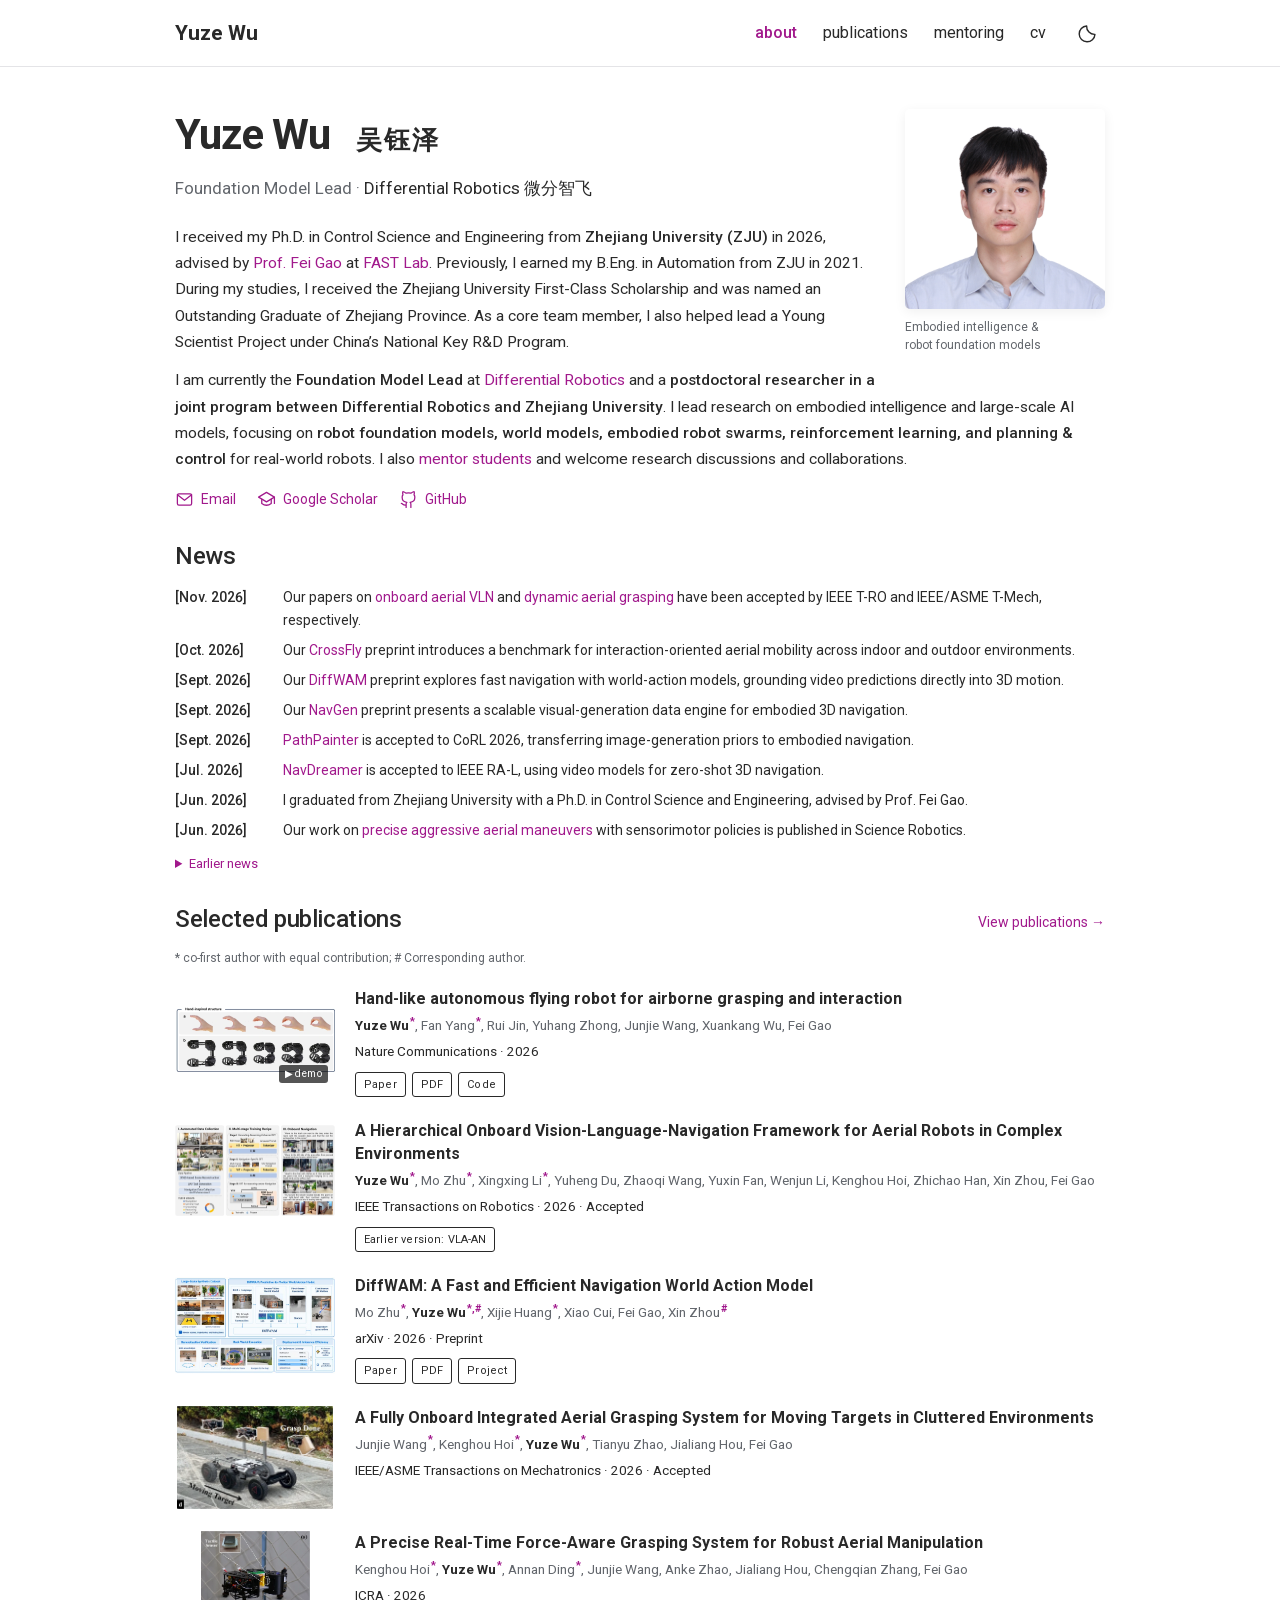
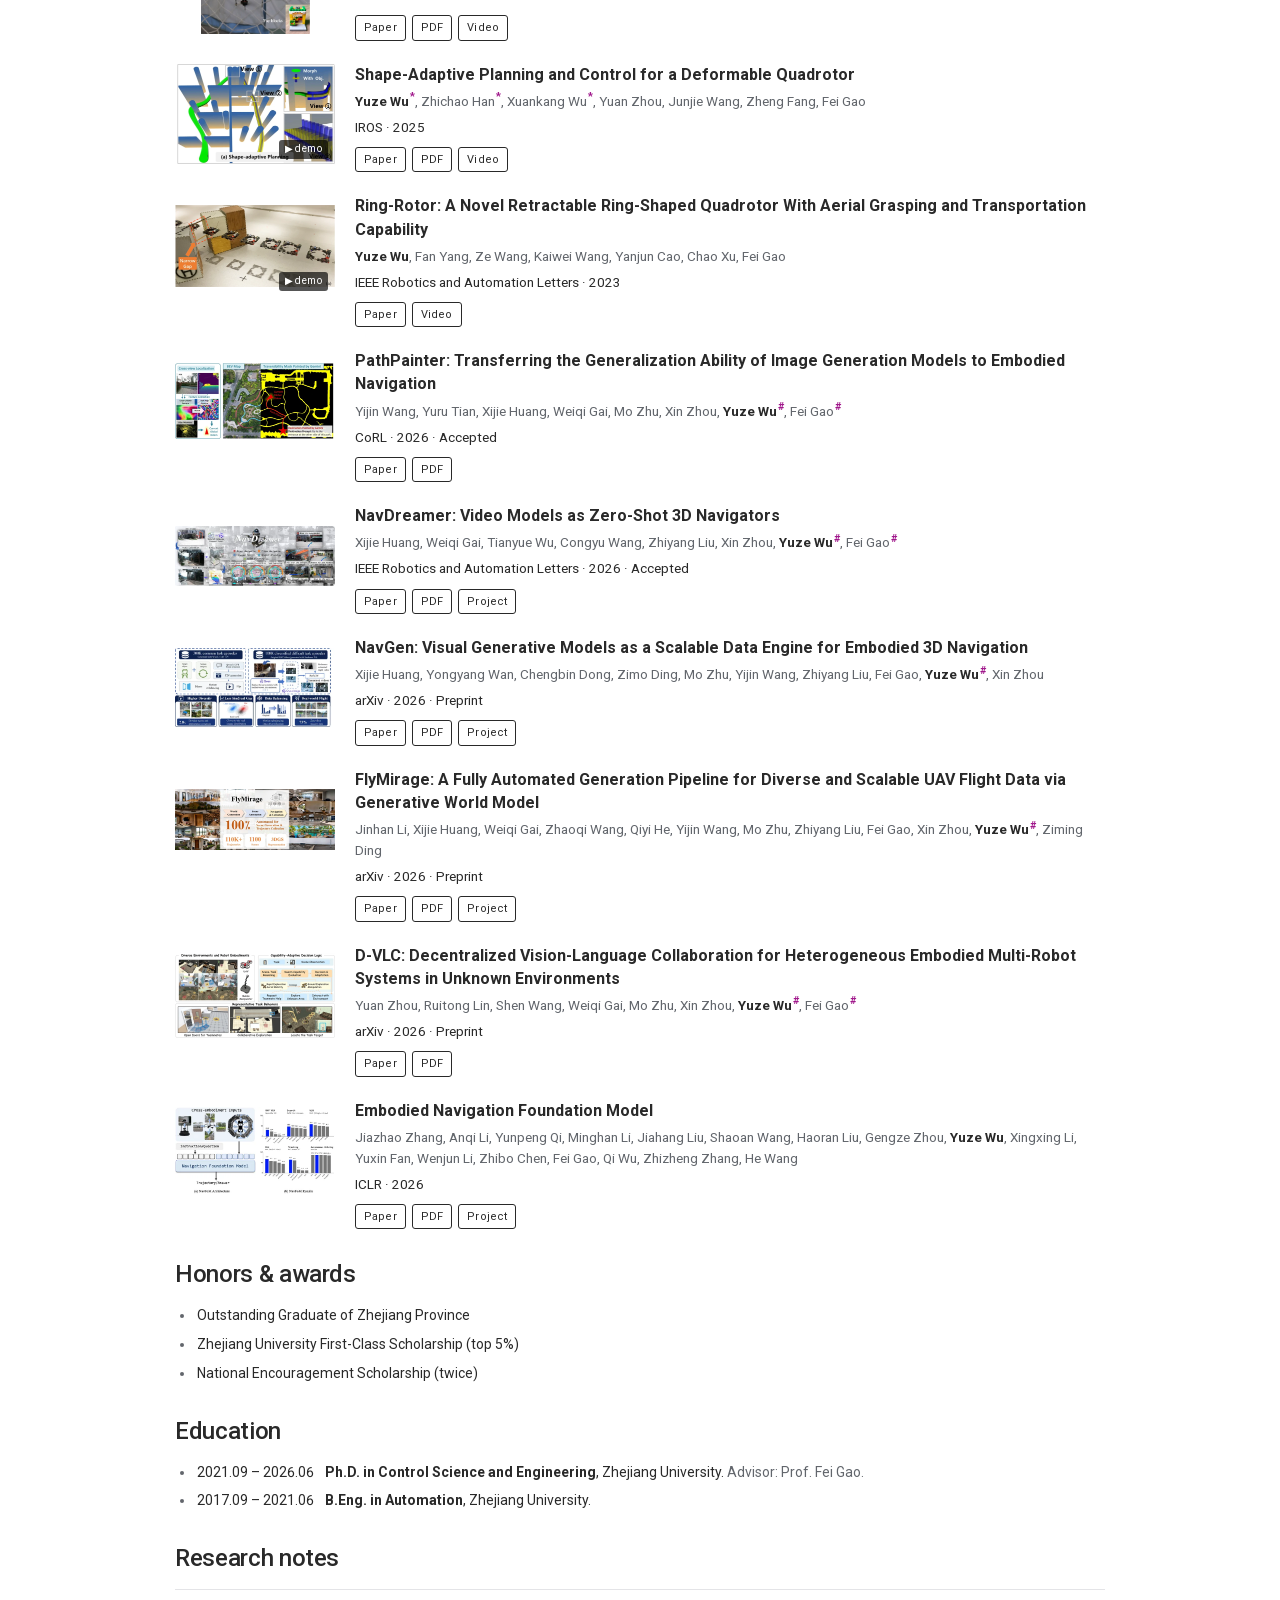
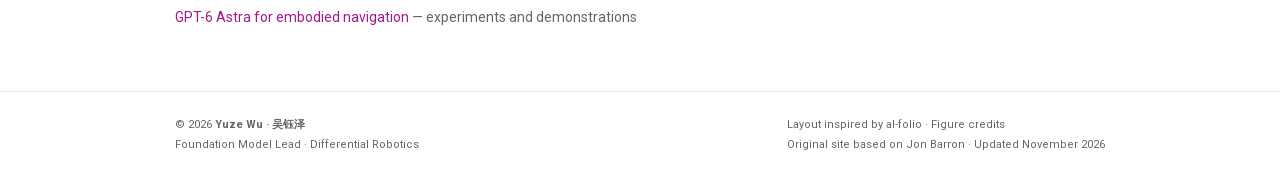
==== index.html @ e942617f "Refresh paper thumbnails, biography, and embodied swarm research direction" ====
<!doctype html>
<html lang="en"><head>
<meta charset="utf-8"><meta name="viewport" content="width=device-width, initial-scale=1">
<title>Yuze Wu · 吴钰泽</title><meta name="description" content="Yuze Wu (吴钰泽), Foundation Model Lead at Differential Robotics and joint postdoctoral researcher with Zhejiang University. Research in embodied intelligence, world models, embodied robot swarms, robot learning and aerial robotics."><meta name="author" content="Yuze Wu">
<link rel="canonical" href="https://wyz000.github.io/"><meta property="og:type" content="website"><meta property="og:title" content="Yuze Wu · 吴钰泽"><meta property="og:description" content="Yuze Wu (吴钰泽), Foundation Model Lead at Differential Robotics and joint postdoctoral researcher with Zhejiang University. Research in embodied intelligence, world models, embodied robot swarms, robot learning and aerial robotics."><meta property="og:url" content="https://wyz000.github.io/"><meta property="og:image" content="https://wyz000.github.io/assets/images/yuze-wu.jpg">
<meta name="theme-color" content="#ffffff"><link rel="icon" href="./assets/favicon.svg" type="image/svg+xml">
<script>try{const t=localStorage.getItem('theme');document.documentElement.dataset.theme=t||(matchMedia('(prefers-color-scheme: dark)').matches?'dark':'light')}catch(e){}</script>
<link rel="stylesheet" href="./assets/css/site.css?v=ba0b3f9cfb"><script src="./assets/js/site.js" defer></script>
<script type="application/ld+json">{"@context": "https://schema.org", "@type": "Person", "name": "Yuze Wu", "alternateName": "吴钰泽", "url": "https://wyz000.github.io", "jobTitle": ["Foundation Model Lead", "Postdoctoral Researcher"], "affiliation": [{"@type": "Organization", "name": "Differential Robotics", "url": "https://www.diffrobot.com/"}, {"@type": "CollegeOrUniversity", "name": "Zhejiang University"}], "alumniOf": {"@type": "CollegeOrUniversity", "name": "Zhejiang University"}, "sameAs": ["https://scholar.google.com/citations?user=xYCz7sAAAAAJ&hl=en", "https://github.com/Wyz000"]}</script></head>
<body><a class="skip-link" href="#main">Skip to content</a>
<header class="site-header"><div class="wrap header-inner"><a class="brand" href="./" aria-label="Yuze Wu home"><strong>Yuze Wu</strong></a>
<div class="header-right"><nav id="site-nav" aria-label="Main navigation" data-menu><a href="./" aria-current="page">about</a><a href="./publications/">publications</a><a href="./mentoring/">mentoring</a><a href="./cv/">cv</a></nav>
<button class="icon-button" type="button" data-theme-toggle aria-label="Switch to dark theme"><svg class="moon" viewBox="0 0 24 24" fill="none" stroke="currentColor" stroke-width="1.6" stroke-linecap="round" stroke-linejoin="round" aria-hidden="true"><path d="M20.5 13A9 9 0 0 1 11 3.5 9 9 0 1 0 20.5 13Z"/></svg><svg class="sun" viewBox="0 0 24 24" fill="none" stroke="currentColor" stroke-width="1.6" stroke-linecap="round" stroke-linejoin="round" aria-hidden="true"><circle cx="12" cy="12" r="4"/><path d="M12 2v2m0 16v2M2 12h2m16 0h2M5 5l1.5 1.5m11 11L19 19M5 19l1.5-1.5m11-11L19 5"/></svg></button>
<button class="icon-button menu-button" type="button" data-menu-toggle aria-label="Toggle navigation" aria-expanded="false" aria-controls="site-nav"><svg class="" viewBox="0 0 24 24" fill="none" stroke="currentColor" stroke-width="1.6" stroke-linecap="round" stroke-linejoin="round" aria-hidden="true"><path d="M4 6h16M4 12h16M4 18h16"/></svg></button></div></div></header>
<main id="main" class="wrap"><div class="about-body"><figure class="portrait"><img src="./assets/images/yuze-wu.jpg" alt="Yuze Wu" width="400" height="400" fetchpriority="high"><figcaption>Embodied intelligence &amp;<br>robot foundation models</figcaption></figure>
<h1 class="profile-name">Yuze Wu <span class="name-zh" lang="zh-CN">吴钰泽</span></h1>
<p class="subtitle">Foundation Model Lead · <a href="https://www.diffrobot.com/">Differential Robotics <span lang="zh-CN">微分智飞</span></a></p>
<div class="intro"><p>I received my Ph.D. in Control Science and Engineering from <strong>Zhejiang University (ZJU)</strong> in 2026, advised by <a href="http://zju-fast.com/research-group/fei-gao/">Prof. Fei Gao</a> at <a href="http://zju-fast.com/">FAST Lab</a>. Previously, I earned my B.Eng. in Automation from ZJU in 2021. During my studies, I received the Zhejiang University First-Class Scholarship and was named an Outstanding Graduate of Zhejiang Province. As a core team member, I also helped lead a Young Scientist Project under China’s National Key R&amp;D Program.</p>
<p>I am currently the <strong>Foundation Model Lead</strong> at <a href="https://www.diffrobot.com/">Differential Robotics</a> and a <strong>postdoctoral researcher in a joint program between Differential Robotics and Zhejiang University</strong>. I lead research on embodied intelligence and large-scale AI models, focusing on <strong>robot foundation models, world models, embodied robot swarms, reinforcement learning, and planning &amp; control</strong> for real-world robots. I also <a href="./mentoring/">mentor students</a> and welcome research discussions and collaborations.</p></div>
<div class="socials"><a href="mailto:wuyuze000@zju.edu.cn"><svg class="" viewBox="0 0 24 24" fill="none" stroke="currentColor" stroke-width="1.6" stroke-linecap="round" stroke-linejoin="round" aria-hidden="true"><rect x="3" y="5" width="18" height="14" rx="2"/><path d="m3 6 9 7 9-7"/></svg><span>Email</span></a><a href="https://scholar.google.com/citations?user=xYCz7sAAAAAJ&amp;hl=en"><svg class="" viewBox="0 0 24 24" fill="none" stroke="currentColor" stroke-width="1.6" stroke-linecap="round" stroke-linejoin="round" aria-hidden="true"><path d="m2 9 10-6 10 6-10 6L2 9Z"/><path d="M6 12v5c4 3 8 3 12 0v-5M22 9v8"/></svg><span>Google Scholar</span></a><a href="https://github.com/Wyz000"><svg class="" viewBox="0 0 24 24" fill="none" stroke="currentColor" stroke-width="1.6" stroke-linecap="round" stroke-linejoin="round" aria-hidden="true"><path d="M9 19c-4 1-4-2-6-2m12 5v-4c0-1-.3-2-1-2.5 3-.3 6-1.5 6-6A5 5 0 0 0 19 6a5 5 0 0 0 0-4s-1 0-4 2a13 13 0 0 0-6 0C6 2 5 2 5 2a5 5 0 0 0 0 4 5 5 0 0 0-1 3.5c0 4.5 3 5.7 6 6-.7.5-1 1.5-1 2.5v4"/></svg><span>GitHub</span></a></div></div>
<section class="section" aria-labelledby="news-title"><h2 id="news-title">News</h2><ul class="news-list"><li><time datetime="2026-11">[Nov. 2026]</time> <span>Our papers on <a href="./publications/#vln-ar-2026">onboard aerial VLN</a> and <a href="./publications/#dynamic-grasp-2026">dynamic aerial grasping</a> have been accepted by IEEE T-RO and IEEE/ASME T-Mech, respectively.</span></li><li><time datetime="2026-10">[Oct. 2026]</time> <span>Our <a href="./publications/#crossfly-2026">CrossFly</a> preprint introduces a benchmark for interaction-oriented aerial mobility across indoor and outdoor environments.</span></li><li><time datetime="2026-09">[Sept. 2026]</time> <span>Our <a href="./publications/#diffwam-2026">DiffWAM</a> preprint explores fast navigation with world-action models, grounding video predictions directly into 3D motion.</span></li><li><time datetime="2026-09">[Sept. 2026]</time> <span>Our <a href="./publications/#navgen-2026">NavGen</a> preprint presents a scalable visual-generation data engine for embodied 3D navigation.</span></li><li><time datetime="2026-09">[Sept. 2026]</time> <span><a href="./publications/#pathpainter-2026">PathPainter</a> is accepted to CoRL 2026, transferring image-generation priors to embodied navigation.</span></li><li><time datetime="2026-07">[Jul. 2026]</time> <span><a href="./publications/#navdreamer-2026">NavDreamer</a> is accepted to IEEE RA-L, using video models for zero-shot 3D navigation.</span></li><li><time datetime="2026-06">[Jun. 2026]</time> <span>I graduated from Zhejiang University with a Ph.D. in Control Science and Engineering, advised by Prof. Fei Gao.</span></li><li><time datetime="2026-06">[Jun. 2026]</time> <span>Our work on <a href="./publications/#sensorimotor-2026">precise aggressive aerial maneuvers</a> with sensorimotor policies is published in Science Robotics.</span></li></ul><details class="earlier-news"><summary>Earlier news</summary><ul class="news-list"><li><time datetime="2026-05">[May 2026]</time> <span>Our <a href="./publications/#flymirage-2026">FlyMirage</a> preprint presents an automated pipeline for generating diverse UAV navigation data with world models.</span></li><li><time datetime="2026-01">[Jan. 2026]</time> <span><a href="./publications/#hiarm-2026">HI-ARM</a>, our hand-like flying robot for airborne grasping and interaction, is published in Nature Communications.</span></li><li><time datetime="2025-09">[Sept. 2025]</time> <span>Our <a href="./publications/#navfom-2026">NavFoM</a> preprint introduces a navigation foundation model spanning robot embodiments and navigation tasks.</span></li><li><time datetime="2025-08">[Aug. 2025]</time> <span>Our <a href="./publications/#reactive-aerobatic-2025">reactive aerobatic flight</a> work is accepted to IEEE RA-L.</span></li></ul></details></section>
<section class="section" aria-labelledby="selected-title"><div class="section-heading"><h2 id="selected-title">Selected publications</h2><a href="./publications/">View publications →</a></div><p class="author-legend">* co-first author with equal contribution; # Corresponding author.</p><div class="pub-list"><article class="pub" id="hiarm-2026" data-publication data-category="robotics" data-search="hand-like autonomous flying robot for airborne grasping and interaction yuze wu fan yang rui jin yuhang zhong junjie wang xuankang wu fei gao 2026 nature communications integrates flight and grasping in a hand-inspired robot for perching, transport and airborne interaction."><button type="button" class="pub-media" data-demo="https://wyz000.github.io/gif/HI-ARM_Movie1%20Summary%20Presentation.gif" aria-label="Play demonstration: Hand-like autonomous flying robot for airborne grasping and interaction" aria-pressed="false"><img src="./assets/images/hi-arm-figure.webp" data-poster="./assets/images/hi-arm-figure.webp" alt="Hand-inspired structure: the human grasping sequence and the corresponding HI-ARM morphing sequence." width="640" height="263" loading="lazy" decoding="async"></button><div class="pub-info"><h3><a href="https://www.nature.com/articles/s41467-026-68967-3">Hand-like autonomous flying robot for airborne grasping and interaction</a></h3><div class="authors"><strong>Yuze Wu</strong><sup class="author-mark" aria-label="co-first author with equal contribution" title="co-first author with equal contribution">*</sup>, Fan Yang<sup class="author-mark" aria-label="co-first author with equal contribution" title="co-first author with equal contribution">*</sup>, Rui Jin, Yuhang Zhong, Junjie Wang, Xuankang Wu, Fei Gao</div><p class="venue"><em>Nature Communications · 2026</em></p><div class="pub-links"><a class="pub-link" href="https://www.nature.com/articles/s41467-026-68967-3">Paper</a><a class="pub-link" href="https://www.nature.com/articles/s41467-026-68967-3.pdf">PDF</a><a class="pub-link" href="https://github.com/Wyz000/HIARM">Code</a></div></div></article><article class="pub" id="vln-ar-2026" data-publication data-category="models" data-search="a hierarchical onboard vision-language-navigation framework for aerial robots in complex environments yuze wu mo zhu xingxing li yuheng du zhaoqi wang yuxin fan wenjun li kenghou hoi zhichao han xin zhou fei gao 2026 ieee transactions on robotics a hierarchical onboard vision-language navigation framework for aerial robots, extending vla-an."><a class="pub-media" href="https://arxiv.org/abs/2512.15258" aria-label="View A Hierarchical Onboard Vision-Language-Navigation Framework for Aerial Robots in Complex Environments"><img src="./assets/images/vln-ar.webp" data-poster="./assets/images/vln-ar.webp" alt="Complete overview of VLN-AR data collection, multi-stage training, and onboard navigation." width="640" height="365" loading="lazy" decoding="async"></a><div class="pub-info"><h3>A Hierarchical Onboard Vision-Language-Navigation Framework for Aerial Robots in Complex Environments</h3><div class="authors"><strong>Yuze Wu</strong><sup class="author-mark" aria-label="co-first author with equal contribution" title="co-first author with equal contribution">*</sup>, Mo Zhu<sup class="author-mark" aria-label="co-first author with equal contribution" title="co-first author with equal contribution">*</sup>, Xingxing Li<sup class="author-mark" aria-label="co-first author with equal contribution" title="co-first author with equal contribution">*</sup>, Yuheng Du, Zhaoqi Wang, Yuxin Fan, Wenjun Li, Kenghou Hoi, Zhichao Han, Xin Zhou, Fei Gao</div><p class="venue"><em>IEEE Transactions on Robotics · 2026 · Accepted</em></p><div class="pub-links"><a class="pub-link" href="https://arxiv.org/abs/2512.15258">Earlier version: VLA-AN</a></div></div></article><article class="pub" id="diffwam-2026" data-publication data-category="models" data-search="diffwam: a fast and efficient navigation world action model mo zhu yuze wu xijie huang xiao cui fei gao xin zhou 2026 arxiv grounds predictive representations from video foundation models directly into continuous 3d navigation trajectories."><a class="pub-media" href="https://zzmmzzm.github.io/diffwam.github.io/" aria-label="View DiffWAM: A Fast and Efficient Navigation World Action Model"><img src="./assets/images/diffwam.webp" data-poster="./assets/images/diffwam.webp" alt="DiffWAM: A Fast and Efficient Navigation World Action Model" width="540" height="348" loading="lazy" decoding="async"></a><div class="pub-info"><h3><a href="https://arxiv.org/abs/2609.39763">DiffWAM: A Fast and Efficient Navigation World Action Model</a></h3><div class="authors">Mo Zhu<sup class="author-mark" aria-label="co-first author with equal contribution" title="co-first author with equal contribution">*</sup>, <strong>Yuze Wu</strong><sup class="author-mark" aria-label="co-first author with equal contribution; Corresponding author" title="co-first author with equal contribution; Corresponding author">*,#</sup>, Xijie Huang<sup class="author-mark" aria-label="co-first author with equal contribution" title="co-first author with equal contribution">*</sup>, Xiao Cui, Fei Gao, Xin Zhou<sup class="author-mark" aria-label="Corresponding author" title="Corresponding author">#</sup></div><p class="venue"><em>arXiv · 2026 · Preprint</em></p><div class="pub-links"><a class="pub-link" href="https://arxiv.org/abs/2609.39763">Paper</a><a class="pub-link" href="https://arxiv.org/pdf/2609.39763">PDF</a><a class="pub-link" href="https://zzmmzzm.github.io/diffwam.github.io/">Project</a></div></div></article><article class="pub" id="dynamic-grasp-2026" data-publication data-category="robotics" data-search="a fully onboard integrated aerial grasping system for moving targets in cluttered environments junjie wang kenghou hoi yuze wu tianyu zhao jialiang hou fei gao 2026 ieee/asme transactions on mechatronics fully onboard perception and planning for aerial grasping of moving targets in cluttered environments."><div class="pub-media"><img src="./assets/images/dynamic-grasp.webp" data-poster="./assets/images/dynamic-grasp.webp" alt="Outdoor moving-target capture experiment, showing the aerial robot and mobile target." width="640" height="426" loading="lazy" decoding="async"></div><div class="pub-info"><h3>A Fully Onboard Integrated Aerial Grasping System for Moving Targets in Cluttered Environments</h3><div class="authors">Junjie Wang<sup class="author-mark" aria-label="co-first author with equal contribution" title="co-first author with equal contribution">*</sup>, Kenghou Hoi<sup class="author-mark" aria-label="co-first author with equal contribution" title="co-first author with equal contribution">*</sup>, <strong>Yuze Wu</strong><sup class="author-mark" aria-label="co-first author with equal contribution" title="co-first author with equal contribution">*</sup>, Tianyu Zhao, Jialiang Hou, Fei Gao</div><p class="venue"><em>IEEE/ASME Transactions on Mechatronics · 2026 · Accepted</em></p><div class="pub-links"></div></div></article><article class="pub" id="force-grasp-2026" data-publication data-category="robotics" data-search="a precise real-time force-aware grasping system for robust aerial manipulation kenghou hoi yuze wu annan ding junjie wang anke zhao jialiang hou chengqian zhang fei gao 2026 icra introduces lightweight magnetic tactile sensing and force-aware control for delicate aerial grasping."><a class="pub-media" href="https://arxiv.org/abs/2602.08599" aria-label="View A Precise Real-Time Force-Aware Grasping System for Robust Aerial Manipulation"><img src="./assets/images/force-grasp.webp" data-poster="./assets/images/force-grasp.webp" alt="Force-aware aerial grasping of toy blocks with the tactile sensor inset." width="640" height="606" loading="lazy" decoding="async"></a><div class="pub-info"><h3><a href="https://arxiv.org/abs/2602.08599">A Precise Real-Time Force-Aware Grasping System for Robust Aerial Manipulation</a></h3><div class="authors">Kenghou Hoi<sup class="author-mark" aria-label="co-first author with equal contribution" title="co-first author with equal contribution">*</sup>, <strong>Yuze Wu</strong><sup class="author-mark" aria-label="co-first author with equal contribution" title="co-first author with equal contribution">*</sup>, Annan Ding<sup class="author-mark" aria-label="co-first author with equal contribution" title="co-first author with equal contribution">*</sup>, Junjie Wang, Anke Zhao, Jialiang Hou, Chengqian Zhang, Fei Gao</div><p class="venue"><em>ICRA · 2026</em></p><div class="pub-links"><a class="pub-link" href="https://arxiv.org/abs/2602.08599">Paper</a><a class="pub-link" href="https://arxiv.org/pdf/2602.08599">PDF</a><a class="pub-link" href="https://www.youtube.com/watch?v=mbcZkrJEf1I">Video</a></div></div></article><article class="pub" id="shape-adaptive-2025" data-publication data-category="robotics" data-search="shape-adaptive planning and control for a deformable quadrotor yuze wu zhichao han xuankang wu yuan zhou junjie wang zheng fang fei gao 2025 iros plans deformation-aware trajectories and compensates disturbances for shape-changing quadrotors."><button type="button" class="pub-media" data-demo="https://wyz000.github.io/gif/Iros2025%20Rr%20Video-mid.gif" aria-label="Play demonstration: Shape-Adaptive Planning and Control for a Deformable Quadrotor" aria-pressed="false"><img src="./assets/images/shape-adaptive.webp" data-poster="./assets/images/shape-adaptive.webp" alt="Shape-adaptive planning overview with deformation trajectories." width="640" height="406" loading="lazy" decoding="async"></button><div class="pub-info"><h3><a href="https://arxiv.org/abs/2505.15010">Shape-Adaptive Planning and Control for a Deformable Quadrotor</a></h3><div class="authors"><strong>Yuze Wu</strong><sup class="author-mark" aria-label="co-first author with equal contribution" title="co-first author with equal contribution">*</sup>, Zhichao Han<sup class="author-mark" aria-label="co-first author with equal contribution" title="co-first author with equal contribution">*</sup>, Xuankang Wu<sup class="author-mark" aria-label="co-first author with equal contribution" title="co-first author with equal contribution">*</sup>, Yuan Zhou, Junjie Wang, Zheng Fang, Fei Gao</div><p class="venue"><em>IROS · 2025</em></p><div class="pub-links"><a class="pub-link" href="https://arxiv.org/abs/2505.15010">Paper</a><a class="pub-link" href="https://arxiv.org/pdf/2505.15010">PDF</a><a class="pub-link" href="https://www.bilibili.com/video/BV14eRpYnE8K/">Video</a></div></div></article><article class="pub" id="ring-rotor-2023" data-publication data-category="robotics" data-search="ring-rotor: a novel retractable ring-shaped quadrotor with aerial grasping and transportation capability yuze wu fan yang ze wang kaiwei wang yanjun cao chao xu fei gao 2023 ieee robotics and automation letters a retractable ring-shaped quadrotor for whole-body aerial grasping and transportation."><button type="button" class="pub-media" data-demo="https://wyz000.github.io/gif/RingRotor_0905.gif" aria-label="Play demonstration: Ring-Rotor: A Novel Retractable Ring-Shaped Quadrotor With Aerial Grasping and Transportation Capability" aria-pressed="false"><img src="./assets/images/ring-rotor.webp" data-poster="./assets/images/ring-rotor.webp" alt="Long-exposure demonstration of Ring-Rotor deforming through a narrow gap." width="640" height="327" loading="lazy" decoding="async"></button><div class="pub-info"><h3><a href="https://ieeexplore.ieee.org/document/10044964">Ring-Rotor: A Novel Retractable Ring-Shaped Quadrotor With Aerial Grasping and Transportation Capability</a></h3><div class="authors"><strong>Yuze Wu</strong>, Fan Yang, Ze Wang, Kaiwei Wang, Yanjun Cao, Chao Xu, Fei Gao</div><p class="venue"><em>IEEE Robotics and Automation Letters · 2023</em></p><div class="pub-links"><a class="pub-link" href="https://ieeexplore.ieee.org/document/10044964">Paper</a><a class="pub-link" href="https://www.bilibili.com/video/BV1gY4y1K723/">Video</a></div></div></article><article class="pub" id="pathpainter-2026" data-publication data-category="models" data-search="pathpainter: transferring the generalization ability of image generation models to embodied navigation yijin wang yuru tian xijie huang weiqi gai mo zhu xin zhou yuze wu fei gao 2026 corl transfers image generation priors to navigation using bird&#x27;s-eye-view maps and cross-view localization."><a class="pub-media" href="https://arxiv.org/abs/2605.07496" aria-label="View PathPainter: Transferring the Generalization Ability of Image Generation Models to Embodied Navigation"><img src="./assets/images/pathpainter.webp" data-poster="./assets/images/pathpainter.webp" alt="PathPainter: Transferring the Generalization Ability of Image Generation Models to Embodied Navigation — Figure 1: Navigation system overview" width="640" height="302" loading="lazy" decoding="async"></a><div class="pub-info"><h3><a href="https://arxiv.org/abs/2605.07496">PathPainter: Transferring the Generalization Ability of Image Generation Models to Embodied Navigation</a></h3><div class="authors">Yijin Wang, Yuru Tian, Xijie Huang, Weiqi Gai, Mo Zhu, Xin Zhou, <strong>Yuze Wu</strong><sup class="author-mark" aria-label="Corresponding author" title="Corresponding author">#</sup>, Fei Gao<sup class="author-mark" aria-label="Corresponding author" title="Corresponding author">#</sup></div><p class="venue"><em>CoRL · 2026 · Accepted</em></p><div class="pub-links"><a class="pub-link" href="https://arxiv.org/abs/2605.07496">Paper</a><a class="pub-link" href="https://arxiv.org/pdf/2605.07496">PDF</a></div></div></article><article class="pub" id="navdreamer-2026" data-publication data-category="models" data-search="navdreamer: video models as zero-shot 3d navigators xijie huang weiqi gai tianyue wu congyu wang zhiyang liu xin zhou yuze wu fei gao 2026 ieee robotics and automation letters uses video generation models as a zero-shot interface between language instructions and 3d navigation trajectories."><a class="pub-media" href="https://xinjiu612.github.io/NavDreamer/" aria-label="View NavDreamer: Video Models as Zero-Shot 3D Navigators"><img src="./assets/images/navdreamer.webp" data-poster="./assets/images/navdreamer.webp" alt="NavDreamer: Video Models as Zero-Shot 3D Navigators" width="540" height="348" loading="lazy" decoding="async"></a><div class="pub-info"><h3><a href="https://arxiv.org/abs/2602.09765">NavDreamer: Video Models as Zero-Shot 3D Navigators</a></h3><div class="authors">Xijie Huang, Weiqi Gai, Tianyue Wu, Congyu Wang, Zhiyang Liu, Xin Zhou, <strong>Yuze Wu</strong><sup class="author-mark" aria-label="Corresponding author" title="Corresponding author">#</sup>, Fei Gao<sup class="author-mark" aria-label="Corresponding author" title="Corresponding author">#</sup></div><p class="venue"><em>IEEE Robotics and Automation Letters · 2026 · Accepted</em></p><div class="pub-links"><a class="pub-link" href="https://arxiv.org/abs/2602.09765">Paper</a><a class="pub-link" href="https://arxiv.org/pdf/2602.09765">PDF</a><a class="pub-link" href="https://xinjiu612.github.io/NavDreamer/">Project</a></div></div></article><article class="pub" id="navgen-2026" data-publication data-category="models" data-search="navgen: visual generative models as a scalable data engine for embodied 3d navigation xijie huang yongyang wan chengbin dong zimo ding mo zhu yijin wang zhiyang liu fei gao yuze wu xin zhou 2026 arxiv uses visual generative models to scale diverse aerial navigation training data."><a class="pub-media" href="https://xinjiu612.github.io/NavGen/" aria-label="View NavGen: Visual Generative Models as a Scalable Data Engine for Embodied 3D Navigation"><img src="./assets/images/navgen.webp" data-poster="./assets/images/navgen.webp" alt="NavGen: Visual Generative Models as a Scalable Data Engine for Embodied 3D Navigation" width="540" height="348" loading="lazy" decoding="async"></a><div class="pub-info"><h3><a href="https://arxiv.org/abs/2609.30770">NavGen: Visual Generative Models as a Scalable Data Engine for Embodied 3D Navigation</a></h3><div class="authors">Xijie Huang, Yongyang Wan, Chengbin Dong, Zimo Ding, Mo Zhu, Yijin Wang, Zhiyang Liu, Fei Gao, <strong>Yuze Wu</strong><sup class="author-mark" aria-label="Corresponding author" title="Corresponding author">#</sup>, Xin Zhou</div><p class="venue"><em>arXiv · 2026 · Preprint</em></p><div class="pub-links"><a class="pub-link" href="https://arxiv.org/abs/2609.30770">Paper</a><a class="pub-link" href="https://arxiv.org/pdf/2609.30770">PDF</a><a class="pub-link" href="https://xinjiu612.github.io/NavGen/">Project</a></div></div></article><article class="pub" id="flymirage-2026" data-publication data-category="models" data-search="flymirage: a fully automated generation pipeline for diverse and scalable uav flight data via generative world model jinhan li xijie huang weiqi gai zhaoqi wang qiyi he yijin wang mo zhu zhiyang liu fei gao xin zhou yuze wu ziming ding 2026 arxiv combines generative world models, scene annotation and motion planning to create aerial navigation data."><a class="pub-media" href="https://lij1500.github.io/flymirage_website/" aria-label="View FlyMirage: A Fully Automated Generation Pipeline for Diverse and Scalable UAV Flight Data via Generative World Model"><img src="./assets/images/flymirage.webp" data-poster="./assets/images/flymirage.webp" alt="FlyMirage: A Fully Automated Generation Pipeline for Diverse and Scalable UAV Flight Data via Generative World Model — Figure 1: FlyMirage pipeline and scene diversity" width="640" height="242" loading="lazy" decoding="async"></a><div class="pub-info"><h3><a href="https://arxiv.org/abs/2605.19600">FlyMirage: A Fully Automated Generation Pipeline for Diverse and Scalable UAV Flight Data via Generative World Model</a></h3><div class="authors">Jinhan Li, Xijie Huang, Weiqi Gai, Zhaoqi Wang, Qiyi He, Yijin Wang, Mo Zhu, Zhiyang Liu, Fei Gao, Xin Zhou, <strong>Yuze Wu</strong><sup class="author-mark" aria-label="Corresponding author" title="Corresponding author">#</sup>, Ziming Ding</div><p class="venue"><em>arXiv · 2026 · Preprint</em></p><div class="pub-links"><a class="pub-link" href="https://arxiv.org/abs/2605.19600">Paper</a><a class="pub-link" href="https://arxiv.org/pdf/2605.19600">PDF</a><a class="pub-link" href="https://lij1500.github.io/flymirage_website/">Project</a></div></div></article><article class="pub" id="d-vlc-2026" data-publication data-category="models" data-search="d-vlc: decentralized vision-language collaboration for heterogeneous embodied multi-robot systems in unknown environments yuan zhou ruitong lin shen wang weiqi gai mo zhu xin zhou yuze wu fei gao 2026 arxiv decentralized vision-language reasoning coordinates heterogeneous robots in unknown environments."><a class="pub-media" href="https://arxiv.org/abs/2607.29009" aria-label="View D-VLC: Decentralized Vision-Language Collaboration for Heterogeneous Embodied Multi-Robot Systems in Unknown Environments"><img src="./assets/images/d-vlc.webp" data-poster="./assets/images/d-vlc.webp" alt="D-VLC: Decentralized Vision-Language Collaboration for Heterogeneous Embodied Multi-Robot Systems in Unknown Environments — Figure 1: Decentralized heterogeneous multi-robot collaboration" width="640" height="340" loading="lazy" decoding="async"></a><div class="pub-info"><h3><a href="https://arxiv.org/abs/2607.29009">D-VLC: Decentralized Vision-Language Collaboration for Heterogeneous Embodied Multi-Robot Systems in Unknown Environments</a></h3><div class="authors">Yuan Zhou, Ruitong Lin, Shen Wang, Weiqi Gai, Mo Zhu, Xin Zhou, <strong>Yuze Wu</strong><sup class="author-mark" aria-label="Corresponding author" title="Corresponding author">#</sup>, Fei Gao<sup class="author-mark" aria-label="Corresponding author" title="Corresponding author">#</sup></div><p class="venue"><em>arXiv · 2026 · Preprint</em></p><div class="pub-links"><a class="pub-link" href="https://arxiv.org/abs/2607.29009">Paper</a><a class="pub-link" href="https://arxiv.org/pdf/2607.29009">PDF</a></div></div></article><article class="pub" id="navfom-2026" data-publication data-category="models" data-search="embodied navigation foundation model jiazhao zhang anqi li yunpeng qi minghan li jiahang liu shaoan wang haoran liu gengze zhou yuze wu xingxing li yuxin fan wenjun li zhibo chen fei gao qi wu zhizheng zhang he wang 2026 iclr a cross-embodiment, cross-task navigation model spanning multiple robot platforms."><a class="pub-media" href="https://pku-epic.github.io/NavFoM-Web/" aria-label="View Embodied Navigation Foundation Model"><img src="./assets/images/navfom.webp" data-poster="./assets/images/navfom.webp" alt="Embodied Navigation Foundation Model" width="540" height="348" loading="lazy" decoding="async"></a><div class="pub-info"><h3><a href="https://openreview.net/forum?id=kkBOIsrCXh">Embodied Navigation Foundation Model</a></h3><div class="authors">Jiazhao Zhang, Anqi Li, Yunpeng Qi, Minghan Li, Jiahang Liu, Shaoan Wang, Haoran Liu, Gengze Zhou, <strong>Yuze Wu</strong>, Xingxing Li, Yuxin Fan, Wenjun Li, Zhibo Chen, Fei Gao, Qi Wu, Zhizheng Zhang, He Wang</div><p class="venue"><em>ICLR · 2026</em></p><div class="pub-links"><a class="pub-link" href="https://openreview.net/forum?id=kkBOIsrCXh">Paper</a><a class="pub-link" href="https://arxiv.org/pdf/2509.12129">PDF</a><a class="pub-link" href="https://pku-epic.github.io/NavFoM-Web/">Project</a></div></div></article></div></section>
<section class="section" aria-labelledby="honors-title"><h2 id="honors-title">Honors &amp; awards</h2><ul class="compact-list"><li>Outstanding Graduate of Zhejiang Province</li><li>Zhejiang University First-Class Scholarship (top 5%)</li><li>National Encouragement Scholarship (twice)</li></ul></section>
<section class="section" aria-labelledby="education-title"><h2 id="education-title">Education</h2><ul class="compact-list education-list"><li><span class="education-date">2021.09 – 2026.06</span> <strong>Ph.D. in Control Science and Engineering</strong>, Zhejiang University. <span class="quiet-note">Advisor: Prof. Fei Gao.</span></li><li><span class="education-date">2017.09 – 2021.06</span> <strong>B.Eng. in Automation</strong>, Zhejiang University.</li></ul></section>
<section class="section" aria-labelledby="notes-title"><h2 id="notes-title">Research notes</h2><p class="research-note"><a href="https://wyz000.github.io/blog/gpt6-astra-navigation/">GPT-6 Astra for embodied navigation</a> <span class="quiet-note">— experiments and demonstrations</span></p></section></main>
<footer class="site-footer"><div class="wrap footer-inner"><span>© 2026 <strong>Yuze Wu · <span lang="zh-CN">吴钰泽</span></strong><br>Foundation Model Lead · <a href="https://www.diffrobot.com/">Differential Robotics</a></span><span>Layout inspired by <a href="https://github.com/alshedivat/al-folio">al-folio</a> · <a href="./assets/images/CREDITS.txt">Figure credits</a><br>Original site based on <a href="https://jonbarron.info/">Jon Barron</a> · Updated November 2026</span></div></footer></body></html>
---- assets/css/site.css ----
@font-face{font-family:Roboto;font-style:normal;font-weight:100 900;font-display:swap;src:url('../fonts/roboto-latin.woff2') format('woff2')}

:root{--bg:#fff;--text:#292929;--muted:#62666c;--accent:#a1198c;--line:#e4e4e7;--soft:#f7f7f9;--header:rgba(255,255,255,.96);color-scheme:light}
:root[data-theme=dark]{--bg:#1c1c1f;--text:#e9e9ed;--muted:#adaeb8;--accent:#e692d2;--line:#3a3a42;--soft:#25252b;--header:rgba(28,28,31,.96);color-scheme:dark}
*{box-sizing:border-box}html{scroll-behavior:smooth;scroll-padding-top:88px}body{margin:0;background:var(--bg);color:var(--text);font:16px/1.65 Roboto,-apple-system,BlinkMacSystemFont,"Segoe UI","Noto Sans",Arial,sans-serif;font-weight:400;transition:background .2s,color .2s}a{color:var(--accent);text-decoration:none}a:hover{text-decoration:underline;text-underline-offset:4px}button,input{font:inherit}button{cursor:pointer}button,a,input,summary{touch-action:manipulation}a:focus-visible,button:focus-visible,input:focus-visible,summary:focus-visible{outline:2px solid var(--accent);outline-offset:5px}img{max-width:100%;height:auto}p{margin:0 0 1rem}h1,h2,h3{line-height:1.25}h1{font-size:42px;font-weight:300;letter-spacing:-.8px;margin:0 0 12px}h2{font-size:24px;font-weight:500;letter-spacing:-.35px;margin:0 0 15px}h3{font-size:18px;font-weight:500;margin:0 0 7px}strong{font-weight:700}.wrap{width:min(940px,calc(100% - 48px));margin-inline:auto}.skip-link{position:fixed;left:12px;top:-60px;z-index:100;background:var(--bg);padding:10px}.skip-link:focus{top:10px}
.site-header{position:sticky;top:0;z-index:20;background:var(--header);border-bottom:1px solid var(--line);backdrop-filter:blur(10px)}.header-inner{min-height:66px;display:flex;align-items:center;justify-content:space-between;gap:24px}.brand{color:var(--text);font-size:21px;font-weight:700;white-space:nowrap}.brand strong{font-weight:700}.brand:hover{text-decoration:none}.header-right{display:flex;align-items:center;gap:24px}nav{display:flex;gap:26px}nav a{color:var(--text);font-size:16px}nav a[aria-current=page]{color:var(--accent);font-weight:500}.icon-button{border:0;background:none;color:var(--text);display:grid;place-items:center;width:35px;height:35px;padding:5px;border-radius:50%}.icon-button:hover{background:var(--soft)}.icon-button svg{width:21px;height:21px}.menu-button{display:none}main{padding-top:40px;min-height:calc(100vh - 160px)}.profile-name{font-weight:700}.name-zh{font-size:26px;letter-spacing:2px;font-weight:inherit;margin-left:16px}.subtitle{font-size:17px;color:var(--muted);margin-bottom:22px}.subtitle a{color:var(--text)}.about-body{display:flow-root}.about-body .socials{margin-top:15px}.portrait{float:right;width:200px;margin:0 0 15px 28px}.portrait img{display:block;width:100%;aspect-ratio:1/1;object-fit:cover;border-radius:5px;box-shadow:0 3px 12px #00000010}.portrait figcaption{font-size:12px;line-height:1.5;color:var(--muted);margin-top:9px}.intro{font-size:15.5px;line-height:1.7}.intro p{margin-bottom:12px}.intro p:last-child{margin-bottom:0}.intro strong{font-weight:500}.socials{display:flex;gap:21px;align-items:center;flex-wrap:wrap;margin-top:15px}.socials a{display:flex;gap:7px;align-items:center;font-size:14px}.socials svg{width:19px;height:19px}.section{margin-top:30px}.section-heading{display:flex;justify-content:space-between;align-items:baseline;gap:20px}.section-heading a{font-size:14px;white-space:nowrap}.research-list{padding:0;list-style:none;margin:0}.research-list li{margin:0 0 11px;line-height:1.7}.research-list strong{font-weight:500}.research-list span{color:var(--muted)}.news{border-collapse:collapse;width:100%;font-size:14px}.news td{padding:6px 0;vertical-align:top}.news th{width:110px;font-weight:400;color:var(--muted);text-align:left;vertical-align:top;padding:6px 18px 6px 0;white-space:nowrap}.page-intro{color:var(--muted);max-width:760px}.pub-list{display:grid;gap:22px}.pub{display:grid;grid-template-columns:160px minmax(0,1fr);gap:20px;position:relative}.pub-media{position:relative;align-self:start;padding:0;border:0;background:var(--soft);border-radius:4px;overflow:hidden;width:100%}.pub-media img{display:block;width:100%;aspect-ratio:1.55;object-fit:contain;background:#fff}.pub-media[data-demo]::after{content:'▶  demo';position:absolute;right:7px;bottom:7px;color:#fff;background:#000a;border-radius:3px;padding:1px 6px;font-size:10px;letter-spacing:.4px}.pub-media[data-playing=true]::after{content:'Ⅱ  pause'}.pub-art{aspect-ratio:1.55;display:flex;align-items:center;justify-content:center;background:var(--soft);border:1px solid var(--line);border-radius:4px;color:var(--accent);font-size:22px;letter-spacing:-.5px;text-align:center;padding:15px}.pub h3{font-size:16px;line-height:1.45;margin:0 0 5px;font-weight:700}.pub h3 a{color:var(--text)}.authors{font-size:13.5px;line-height:1.55;color:var(--muted);margin-bottom:5px}.authors strong{color:var(--text);font-weight:700}.venue{font-size:13.5px;line-height:1.5;margin:0 0 8px}.venue em{font-style:normal}.venue .tag{color:var(--accent);font-weight:500}.pub-links{display:flex;flex-wrap:wrap;gap:6px;margin:10px 0 0}.pub-link,.pub-details summary,.outline-button{font-size:11px;line-height:1.4;padding:4px 8px;border:1px solid var(--text);border-radius:3px;color:var(--text);background:transparent;display:inline-block;text-decoration:none;letter-spacing:.15px}.pub-link:hover,.pub-details summary:hover,.outline-button:hover{color:var(--accent);border-color:var(--accent);text-decoration:none}.summary{font-size:13.5px;color:var(--muted);line-height:1.6;margin:7px 0}.pub-details{margin-top:9px}.pub-details summary{list-style:none;cursor:pointer}.pub-details summary::-webkit-details-marker{display:none}.pub-details summary::after{content:' +';color:var(--accent)}.pub-details[open] summary::after{content:' −'}.pub-details p{font-size:13px;background:var(--soft);padding:14px;margin:10px 0 0;line-height:1.65}.pub-details pre{white-space:pre-wrap;word-break:break-word;font-size:11px;line-height:1.7;background:var(--soft);padding:14px;margin-bottom:8px}.year-heading{font-size:25px;color:var(--muted);font-weight:300;border-top:1px solid var(--line);padding-top:24px;margin:35px 0 25px}.pub-group:first-child .year-heading{border-top:0;padding-top:0}.pub-controls{margin:28px 0 32px}.search-box{width:100%;padding:11px 14px;border:1px solid var(--line);border-radius:4px;color:var(--text);background:var(--bg)}.search-box:focus{border-color:var(--accent)}.filters{display:flex;gap:9px;flex-wrap:wrap;margin-top:13px}.filter{font-size:12px;padding:5px 11px;border:1px solid var(--line);background:transparent;color:var(--muted);border-radius:4px}.filter[aria-pressed=true]{color:var(--accent);border-color:var(--accent);background:var(--soft)}.results-count{font-size:12px;color:var(--muted);margin:12px 0 0}.empty{padding:30px;background:var(--soft);color:var(--muted);border-radius:4px}.text-content{max-width:760px}.text-content h2{margin-top:35px;font-size:24px}.text-content ul{padding-left:21px}.text-content li{margin-bottom:12px}.text-content li::marker{color:var(--accent)}.quiet-note{font-size:14px;color:var(--muted)}.cv-entry{display:grid;grid-template-columns:145px minmax(0,1fr);gap:20px;padding:22px 0;border-bottom:1px solid var(--line)}.cv-entry time{font-size:14px;color:var(--muted)}.cv-entry h3{font-size:17px}.cv-entry p{font-size:14px;color:var(--muted);margin:4px 0}.cv-title{display:flex;justify-content:space-between;align-items:center;gap:16px}.research-note{margin-top:16px;padding-top:16px;border-top:1px solid var(--line);font-size:14px}.site-footer{margin-top:62px;padding:23px 0 26px;border-top:1px solid var(--line);font-size:11px;color:var(--muted);line-height:1.8}.footer-inner{display:flex;justify-content:space-between;gap:25px}.site-footer a{color:var(--muted)}[hidden]{display:none!important}.sr-only{position:absolute;width:1px;height:1px;padding:0;margin:-1px;overflow:hidden;clip:rect(0,0,0,0);white-space:nowrap;border:0}.sun{display:none}[data-theme=dark] .sun{display:block}[data-theme=dark] .moon{display:none}
@media(min-width:1100px){.wrap{width:930px}main{padding-top:42px}}
@media(max-width:700px){body{font-size:15px}.wrap{width:calc(100% - 36px)}main{padding-top:34px}h1{font-size:35px}.name-zh{font-size:22px;margin-left:10px}.subtitle{font-size:15px;margin-bottom:24px}.header-inner{min-height:60px}.brand{font-size:19px}.header-right{gap:10px}.menu-button{display:grid}nav{position:absolute;top:59px;left:0;right:0;background:var(--bg);border-bottom:1px solid var(--line);padding:20px 25px;flex-direction:column;gap:16px;display:none}nav[data-open=true]{display:flex}.portrait{width:32%;margin-left:22px}.intro{font-size:15px;line-height:1.75}.portrait figcaption{font-size:11px}.section{margin-top:28px}h2{font-size:23px}.pub{grid-template-columns:135px minmax(0,1fr);gap:18px}.pub h3{font-size:15px}.authors,.venue{font-size:12px}.summary{font-size:12.5px}.footer-inner{display:block}.footer-inner span{display:block}.cv-entry{grid-template-columns:110px minmax(0,1fr);gap:15px}}
@media(max-width:460px){.portrait{width:120px;margin-left:18px;margin-bottom:14px}.portrait figcaption{display:none}.pub{grid-template-columns:1fr;gap:13px;padding-bottom:26px;border-bottom:1px solid var(--line)}.pub-media,.pub-art{width:100%;max-width:270px}.pub-list{gap:20px}.pub h3{font-size:16px}.authors,.venue{font-size:13px}.summary{font-size:13px}.socials{gap:18px}.news th{width:80px;padding-right:12px}.section-heading{gap:10px}.section-heading a{font-size:12px}.cv-entry{grid-template-columns:1fr;gap:5px}.name-zh{font-size:20px;letter-spacing:1px}.subtitle{max-width:none}.pub-details p{font-size:13px}}
@media(prefers-reduced-motion:reduce){html{scroll-behavior:auto}body{transition:none}}

/* Compact academic content and complete author attribution. */
.author-mark{color:var(--accent);font-size:.78em;font-weight:600;line-height:0;vertical-align:super;margin-left:1px}
.author-legend{font-size:12px;color:var(--muted);margin:0 0 19px;line-height:1.6}
.news-list{list-style:none;padding:0;margin:0;font-size:14px;line-height:1.65}
.news-list li{display:grid;grid-template-columns:96px minmax(0,1fr);gap:12px;margin:0 0 7px}
.news-list time{font-weight:500;white-space:nowrap;font-variant-numeric:tabular-nums}
.earlier-news{margin-top:10px;font-size:13px}
.earlier-news>summary{color:var(--accent);cursor:pointer;width:fit-content}
.earlier-news[open]>.news-list{margin-top:12px}
.compact-list{padding-left:20px;margin:0;font-size:14px;line-height:1.7}
.compact-list li{padding-left:2px;margin-bottom:5px}
.compact-list li::marker{color:var(--muted)}
.education-date{font-variant-numeric:tabular-nums;margin-right:8px;white-space:nowrap}
.education-list .quiet-note{font-size:inherit}
@media(max-width:700px){.intro{font-size:15px;line-height:1.7}.portrait{width:30%;margin-left:22px}.news-list{font-size:13.5px}.news-list li{grid-template-columns:88px minmax(0,1fr);gap:8px}.compact-list{font-size:13.5px}.author-legend{font-size:11.5px}}
@media(max-width:460px){.portrait{width:115px;margin-left:18px}.news-list li{display:block;margin-bottom:9px}.news-list time{margin-right:6px}.education-date{display:block;margin-right:0}.section-heading{align-items:center}.section-heading h2{font-size:22px}}

@media print{:root,:root[data-theme=dark]{--bg:#fff;--text:#000;--muted:#444;--accent:#000;--line:#ddd;--soft:#f7f7f7;color-scheme:light}.site-header,.site-footer,.print-button,.pub-controls,.socials{display:none}body{font-size:11pt;color:#000;background:#fff}.wrap{width:100%}main{padding-top:0}h1{font-size:28pt}.cv-entry{break-inside:avoid}a{color:#000}.section{margin-top:20px}}
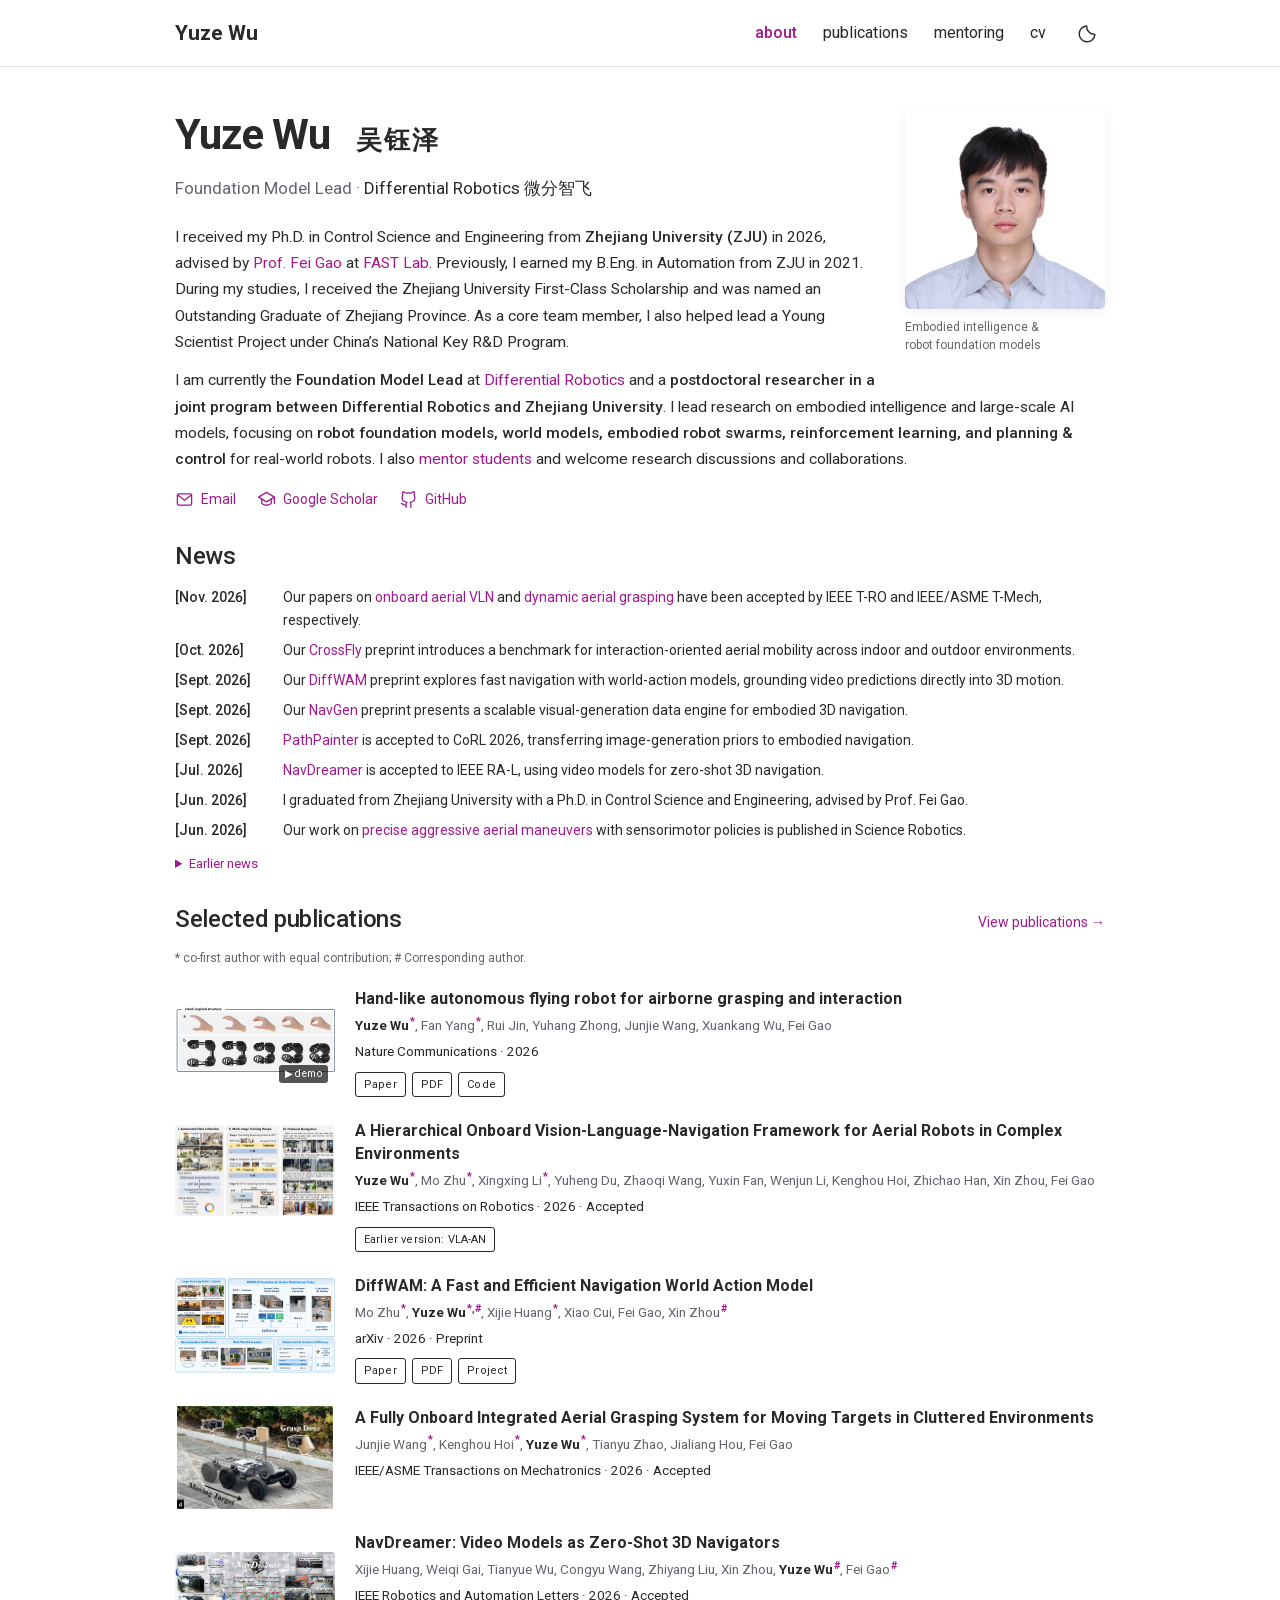
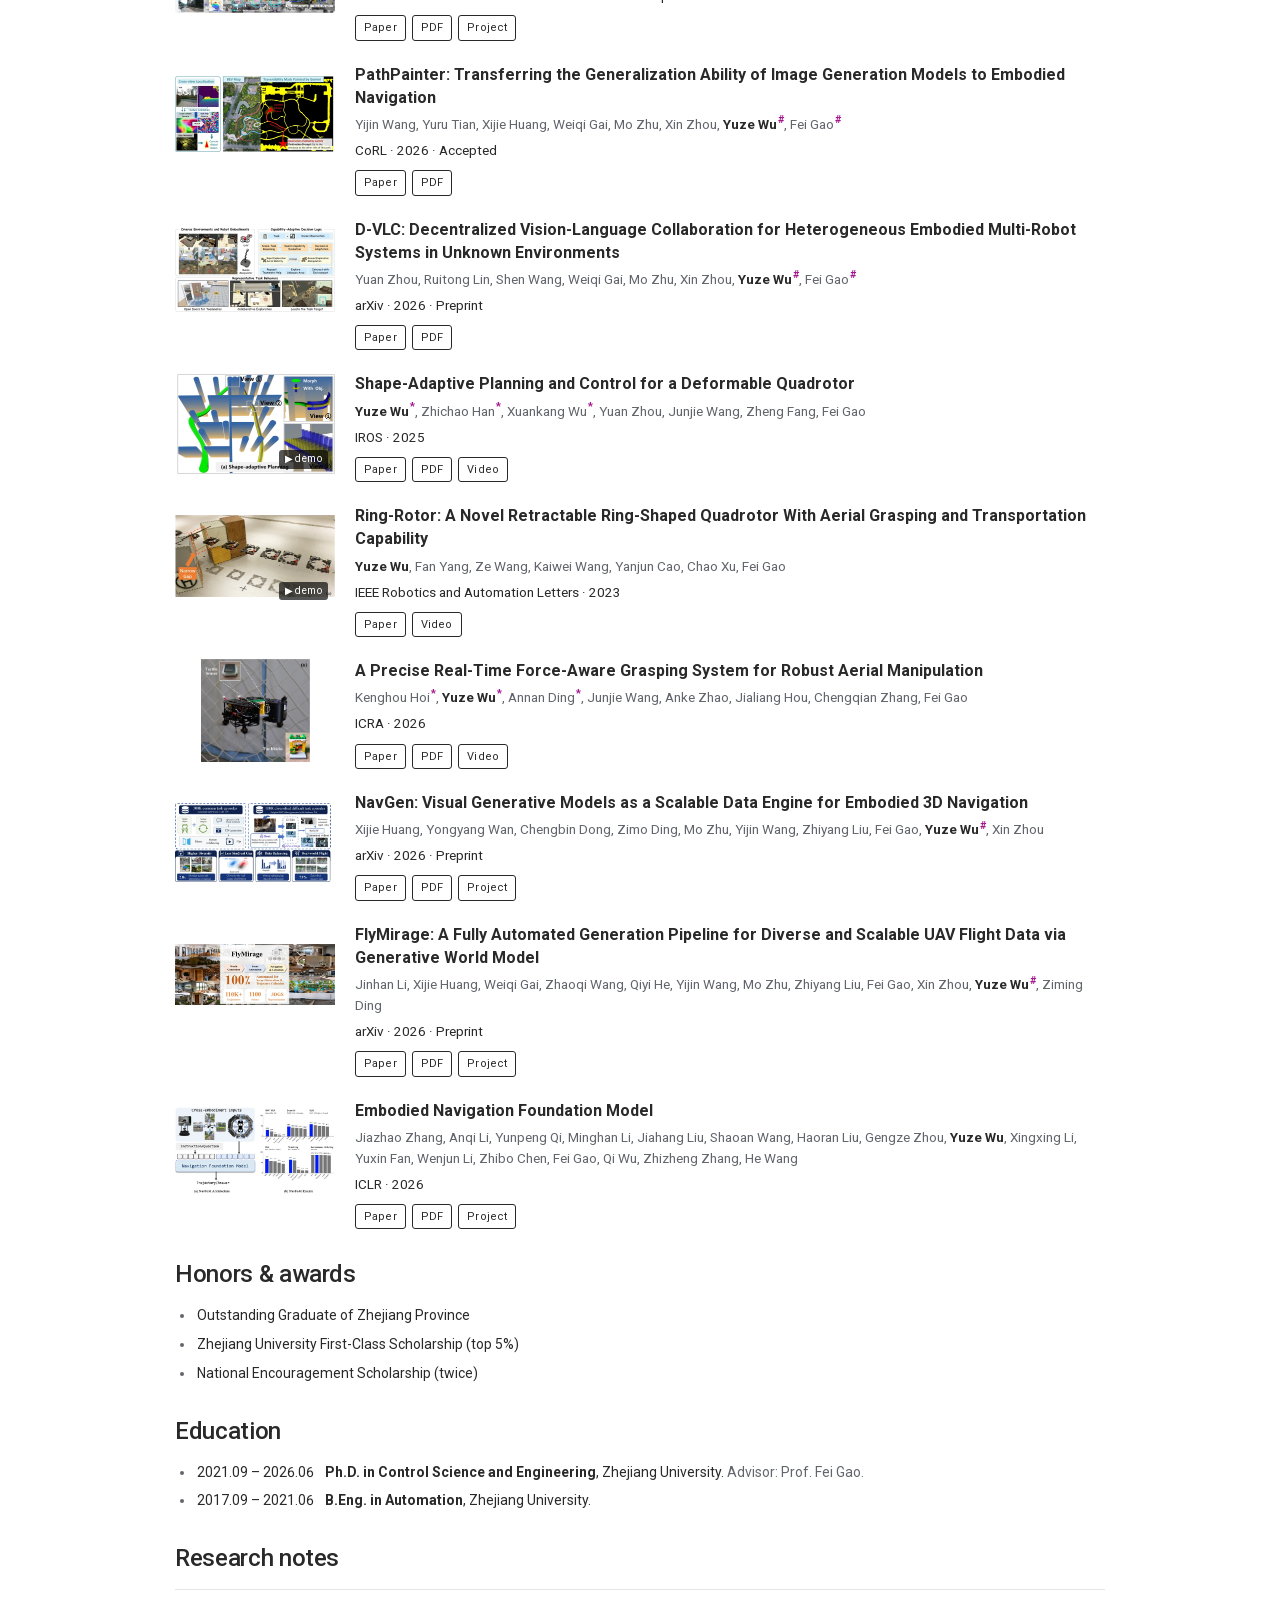
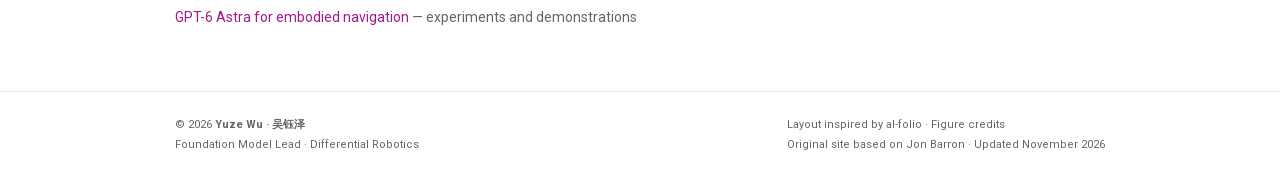
==== commit 2f11dc78: "Reorder selected publications around NavDreamer" ====
--- a/index.html
+++ b/index.html
@@ -19,7 +19,7 @@
 <p>I am currently the <strong>Foundation Model Lead</strong> at <a href="https://www.diffrobot.com/">Differential Robotics</a> and a <strong>postdoctoral researcher in a joint program between Differential Robotics and Zhejiang University</strong>. I lead research on embodied intelligence and large-scale AI models, focusing on <strong>robot foundation models, world models, embodied robot swarms, reinforcement learning, and planning &amp; control</strong> for real-world robots. I also <a href="./mentoring/">mentor students</a> and welcome research discussions and collaborations.</p></div>
 <div class="socials"><a href="mailto:wuyuze000@zju.edu.cn"><svg class="" viewBox="0 0 24 24" fill="none" stroke="currentColor" stroke-width="1.6" stroke-linecap="round" stroke-linejoin="round" aria-hidden="true"><rect x="3" y="5" width="18" height="14" rx="2"/><path d="m3 6 9 7 9-7"/></svg><span>Email</span></a><a href="https://scholar.google.com/citations?user=xYCz7sAAAAAJ&amp;hl=en"><svg class="" viewBox="0 0 24 24" fill="none" stroke="currentColor" stroke-width="1.6" stroke-linecap="round" stroke-linejoin="round" aria-hidden="true"><path d="m2 9 10-6 10 6-10 6L2 9Z"/><path d="M6 12v5c4 3 8 3 12 0v-5M22 9v8"/></svg><span>Google Scholar</span></a><a href="https://github.com/Wyz000"><svg class="" viewBox="0 0 24 24" fill="none" stroke="currentColor" stroke-width="1.6" stroke-linecap="round" stroke-linejoin="round" aria-hidden="true"><path d="M9 19c-4 1-4-2-6-2m12 5v-4c0-1-.3-2-1-2.5 3-.3 6-1.5 6-6A5 5 0 0 0 19 6a5 5 0 0 0 0-4s-1 0-4 2a13 13 0 0 0-6 0C6 2 5 2 5 2a5 5 0 0 0 0 4 5 5 0 0 0-1 3.5c0 4.5 3 5.7 6 6-.7.5-1 1.5-1 2.5v4"/></svg><span>GitHub</span></a></div></div>
 <section class="section" aria-labelledby="news-title"><h2 id="news-title">News</h2><ul class="news-list"><li><time datetime="2026-11">[Nov. 2026]</time> <span>Our papers on <a href="./publications/#vln-ar-2026">onboard aerial VLN</a> and <a href="./publications/#dynamic-grasp-2026">dynamic aerial grasping</a> have been accepted by IEEE T-RO and IEEE/ASME T-Mech, respectively.</span></li><li><time datetime="2026-10">[Oct. 2026]</time> <span>Our <a href="./publications/#crossfly-2026">CrossFly</a> preprint introduces a benchmark for interaction-oriented aerial mobility across indoor and outdoor environments.</span></li><li><time datetime="2026-09">[Sept. 2026]</time> <span>Our <a href="./publications/#diffwam-2026">DiffWAM</a> preprint explores fast navigation with world-action models, grounding video predictions directly into 3D motion.</span></li><li><time datetime="2026-09">[Sept. 2026]</time> <span>Our <a href="./publications/#navgen-2026">NavGen</a> preprint presents a scalable visual-generation data engine for embodied 3D navigation.</span></li><li><time datetime="2026-09">[Sept. 2026]</time> <span><a href="./publications/#pathpainter-2026">PathPainter</a> is accepted to CoRL 2026, transferring image-generation priors to embodied navigation.</span></li><li><time datetime="2026-07">[Jul. 2026]</time> <span><a href="./publications/#navdreamer-2026">NavDreamer</a> is accepted to IEEE RA-L, using video models for zero-shot 3D navigation.</span></li><li><time datetime="2026-06">[Jun. 2026]</time> <span>I graduated from Zhejiang University with a Ph.D. in Control Science and Engineering, advised by Prof. Fei Gao.</span></li><li><time datetime="2026-06">[Jun. 2026]</time> <span>Our work on <a href="./publications/#sensorimotor-2026">precise aggressive aerial maneuvers</a> with sensorimotor policies is published in Science Robotics.</span></li></ul><details class="earlier-news"><summary>Earlier news</summary><ul class="news-list"><li><time datetime="2026-05">[May 2026]</time> <span>Our <a href="./publications/#flymirage-2026">FlyMirage</a> preprint presents an automated pipeline for generating diverse UAV navigation data with world models.</span></li><li><time datetime="2026-01">[Jan. 2026]</time> <span><a href="./publications/#hiarm-2026">HI-ARM</a>, our hand-like flying robot for airborne grasping and interaction, is published in Nature Communications.</span></li><li><time datetime="2025-09">[Sept. 2025]</time> <span>Our <a href="./publications/#navfom-2026">NavFoM</a> preprint introduces a navigation foundation model spanning robot embodiments and navigation tasks.</span></li><li><time datetime="2025-08">[Aug. 2025]</time> <span>Our <a href="./publications/#reactive-aerobatic-2025">reactive aerobatic flight</a> work is accepted to IEEE RA-L.</span></li></ul></details></section>
-<section class="section" aria-labelledby="selected-title"><div class="section-heading"><h2 id="selected-title">Selected publications</h2><a href="./publications/">View publications →</a></div><p class="author-legend">* co-first author with equal contribution; # Corresponding author.</p><div class="pub-list"><article class="pub" id="hiarm-2026" data-publication data-category="robotics" data-search="hand-like autonomous flying robot for airborne grasping and interaction yuze wu fan yang rui jin yuhang zhong junjie wang xuankang wu fei gao 2026 nature communications integrates flight and grasping in a hand-inspired robot for perching, transport and airborne interaction."><button type="button" class="pub-media" data-demo="https://wyz000.github.io/gif/HI-ARM_Movie1%20Summary%20Presentation.gif" aria-label="Play demonstration: Hand-like autonomous flying robot for airborne grasping and interaction" aria-pressed="false"><img src="./assets/images/hi-arm-figure.webp" data-poster="./assets/images/hi-arm-figure.webp" alt="Hand-inspired structure: the human grasping sequence and the corresponding HI-ARM morphing sequence." width="640" height="263" loading="lazy" decoding="async"></button><div class="pub-info"><h3><a href="https://www.nature.com/articles/s41467-026-68967-3">Hand-like autonomous flying robot for airborne grasping and interaction</a></h3><div class="authors"><strong>Yuze Wu</strong><sup class="author-mark" aria-label="co-first author with equal contribution" title="co-first author with equal contribution">*</sup>, Fan Yang<sup class="author-mark" aria-label="co-first author with equal contribution" title="co-first author with equal contribution">*</sup>, Rui Jin, Yuhang Zhong, Junjie Wang, Xuankang Wu, Fei Gao</div><p class="venue"><em>Nature Communications · 2026</em></p><div class="pub-links"><a class="pub-link" href="https://www.nature.com/articles/s41467-026-68967-3">Paper</a><a class="pub-link" href="https://www.nature.com/articles/s41467-026-68967-3.pdf">PDF</a><a class="pub-link" href="https://github.com/Wyz000/HIARM">Code</a></div></div></article><article class="pub" id="vln-ar-2026" data-publication data-category="models" data-search="a hierarchical onboard vision-language-navigation framework for aerial robots in complex environments yuze wu mo zhu xingxing li yuheng du zhaoqi wang yuxin fan wenjun li kenghou hoi zhichao han xin zhou fei gao 2026 ieee transactions on robotics a hierarchical onboard vision-language navigation framework for aerial robots, extending vla-an."><a class="pub-media" href="https://arxiv.org/abs/2512.15258" aria-label="View A Hierarchical Onboard Vision-Language-Navigation Framework for Aerial Robots in Complex Environments"><img src="./assets/images/vln-ar.webp" data-poster="./assets/images/vln-ar.webp" alt="Complete overview of VLN-AR data collection, multi-stage training, and onboard navigation." width="640" height="365" loading="lazy" decoding="async"></a><div class="pub-info"><h3>A Hierarchical Onboard Vision-Language-Navigation Framework for Aerial Robots in Complex Environments</h3><div class="authors"><strong>Yuze Wu</strong><sup class="author-mark" aria-label="co-first author with equal contribution" title="co-first author with equal contribution">*</sup>, Mo Zhu<sup class="author-mark" aria-label="co-first author with equal contribution" title="co-first author with equal contribution">*</sup>, Xingxing Li<sup class="author-mark" aria-label="co-first author with equal contribution" title="co-first author with equal contribution">*</sup>, Yuheng Du, Zhaoqi Wang, Yuxin Fan, Wenjun Li, Kenghou Hoi, Zhichao Han, Xin Zhou, Fei Gao</div><p class="venue"><em>IEEE Transactions on Robotics · 2026 · Accepted</em></p><div class="pub-links"><a class="pub-link" href="https://arxiv.org/abs/2512.15258">Earlier version: VLA-AN</a></div></div></article><article class="pub" id="diffwam-2026" data-publication data-category="models" data-search="diffwam: a fast and efficient navigation world action model mo zhu yuze wu xijie huang xiao cui fei gao xin zhou 2026 arxiv grounds predictive representations from video foundation models directly into continuous 3d navigation trajectories."><a class="pub-media" href="https://zzmmzzm.github.io/diffwam.github.io/" aria-label="View DiffWAM: A Fast and Efficient Navigation World Action Model"><img src="./assets/images/diffwam.webp" data-poster="./assets/images/diffwam.webp" alt="DiffWAM: A Fast and Efficient Navigation World Action Model" width="540" height="348" loading="lazy" decoding="async"></a><div class="pub-info"><h3><a href="https://arxiv.org/abs/2609.39763">DiffWAM: A Fast and Efficient Navigation World Action Model</a></h3><div class="authors">Mo Zhu<sup class="author-mark" aria-label="co-first author with equal contribution" title="co-first author with equal contribution">*</sup>, <strong>Yuze Wu</strong><sup class="author-mark" aria-label="co-first author with equal contribution; Corresponding author" title="co-first author with equal contribution; Corresponding author">*,#</sup>, Xijie Huang<sup class="author-mark" aria-label="co-first author with equal contribution" title="co-first author with equal contribution">*</sup>, Xiao Cui, Fei Gao, Xin Zhou<sup class="author-mark" aria-label="Corresponding author" title="Corresponding author">#</sup></div><p class="venue"><em>arXiv · 2026 · Preprint</em></p><div class="pub-links"><a class="pub-link" href="https://arxiv.org/abs/2609.39763">Paper</a><a class="pub-link" href="https://arxiv.org/pdf/2609.39763">PDF</a><a class="pub-link" href="https://zzmmzzm.github.io/diffwam.github.io/">Project</a></div></div></article><article class="pub" id="dynamic-grasp-2026" data-publication data-category="robotics" data-search="a fully onboard integrated aerial grasping system for moving targets in cluttered environments junjie wang kenghou hoi yuze wu tianyu zhao jialiang hou fei gao 2026 ieee/asme transactions on mechatronics fully onboard perception and planning for aerial grasping of moving targets in cluttered environments."><div class="pub-media"><img src="./assets/images/dynamic-grasp.webp" data-poster="./assets/images/dynamic-grasp.webp" alt="Outdoor moving-target capture experiment, showing the aerial robot and mobile target." width="640" height="426" loading="lazy" decoding="async"></div><div class="pub-info"><h3>A Fully Onboard Integrated Aerial Grasping System for Moving Targets in Cluttered Environments</h3><div class="authors">Junjie Wang<sup class="author-mark" aria-label="co-first author with equal contribution" title="co-first author with equal contribution">*</sup>, Kenghou Hoi<sup class="author-mark" aria-label="co-first author with equal contribution" title="co-first author with equal contribution">*</sup>, <strong>Yuze Wu</strong><sup class="author-mark" aria-label="co-first author with equal contribution" title="co-first author with equal contribution">*</sup>, Tianyu Zhao, Jialiang Hou, Fei Gao</div><p class="venue"><em>IEEE/ASME Transactions on Mechatronics · 2026 · Accepted</em></p><div class="pub-links"></div></div></article><article class="pub" id="force-grasp-2026" data-publication data-category="robotics" data-search="a precise real-time force-aware grasping system for robust aerial manipulation kenghou hoi yuze wu annan ding junjie wang anke zhao jialiang hou chengqian zhang fei gao 2026 icra introduces lightweight magnetic tactile sensing and force-aware control for delicate aerial grasping."><a class="pub-media" href="https://arxiv.org/abs/2602.08599" aria-label="View A Precise Real-Time Force-Aware Grasping System for Robust Aerial Manipulation"><img src="./assets/images/force-grasp.webp" data-poster="./assets/images/force-grasp.webp" alt="Force-aware aerial grasping of toy blocks with the tactile sensor inset." width="640" height="606" loading="lazy" decoding="async"></a><div class="pub-info"><h3><a href="https://arxiv.org/abs/2602.08599">A Precise Real-Time Force-Aware Grasping System for Robust Aerial Manipulation</a></h3><div class="authors">Kenghou Hoi<sup class="author-mark" aria-label="co-first author with equal contribution" title="co-first author with equal contribution">*</sup>, <strong>Yuze Wu</strong><sup class="author-mark" aria-label="co-first author with equal contribution" title="co-first author with equal contribution">*</sup>, Annan Ding<sup class="author-mark" aria-label="co-first author with equal contribution" title="co-first author with equal contribution">*</sup>, Junjie Wang, Anke Zhao, Jialiang Hou, Chengqian Zhang, Fei Gao</div><p class="venue"><em>ICRA · 2026</em></p><div class="pub-links"><a class="pub-link" href="https://arxiv.org/abs/2602.08599">Paper</a><a class="pub-link" href="https://arxiv.org/pdf/2602.08599">PDF</a><a class="pub-link" href="https://www.youtube.com/watch?v=mbcZkrJEf1I">Video</a></div></div></article><article class="pub" id="shape-adaptive-2025" data-publication data-category="robotics" data-search="shape-adaptive planning and control for a deformable quadrotor yuze wu zhichao han xuankang wu yuan zhou junjie wang zheng fang fei gao 2025 iros plans deformation-aware trajectories and compensates disturbances for shape-changing quadrotors."><button type="button" class="pub-media" data-demo="https://wyz000.github.io/gif/Iros2025%20Rr%20Video-mid.gif" aria-label="Play demonstration: Shape-Adaptive Planning and Control for a Deformable Quadrotor" aria-pressed="false"><img src="./assets/images/shape-adaptive.webp" data-poster="./assets/images/shape-adaptive.webp" alt="Shape-adaptive planning overview with deformation trajectories." width="640" height="406" loading="lazy" decoding="async"></button><div class="pub-info"><h3><a href="https://arxiv.org/abs/2505.15010">Shape-Adaptive Planning and Control for a Deformable Quadrotor</a></h3><div class="authors"><strong>Yuze Wu</strong><sup class="author-mark" aria-label="co-first author with equal contribution" title="co-first author with equal contribution">*</sup>, Zhichao Han<sup class="author-mark" aria-label="co-first author with equal contribution" title="co-first author with equal contribution">*</sup>, Xuankang Wu<sup class="author-mark" aria-label="co-first author with equal contribution" title="co-first author with equal contribution">*</sup>, Yuan Zhou, Junjie Wang, Zheng Fang, Fei Gao</div><p class="venue"><em>IROS · 2025</em></p><div class="pub-links"><a class="pub-link" href="https://arxiv.org/abs/2505.15010">Paper</a><a class="pub-link" href="https://arxiv.org/pdf/2505.15010">PDF</a><a class="pub-link" href="https://www.bilibili.com/video/BV14eRpYnE8K/">Video</a></div></div></article><article class="pub" id="ring-rotor-2023" data-publication data-category="robotics" data-search="ring-rotor: a novel retractable ring-shaped quadrotor with aerial grasping and transportation capability yuze wu fan yang ze wang kaiwei wang yanjun cao chao xu fei gao 2023 ieee robotics and automation letters a retractable ring-shaped quadrotor for whole-body aerial grasping and transportation."><button type="button" class="pub-media" data-demo="https://wyz000.github.io/gif/RingRotor_0905.gif" aria-label="Play demonstration: Ring-Rotor: A Novel Retractable Ring-Shaped Quadrotor With Aerial Grasping and Transportation Capability" aria-pressed="false"><img src="./assets/images/ring-rotor.webp" data-poster="./assets/images/ring-rotor.webp" alt="Long-exposure demonstration of Ring-Rotor deforming through a narrow gap." width="640" height="327" loading="lazy" decoding="async"></button><div class="pub-info"><h3><a href="https://ieeexplore.ieee.org/document/10044964">Ring-Rotor: A Novel Retractable Ring-Shaped Quadrotor With Aerial Grasping and Transportation Capability</a></h3><div class="authors"><strong>Yuze Wu</strong>, Fan Yang, Ze Wang, Kaiwei Wang, Yanjun Cao, Chao Xu, Fei Gao</div><p class="venue"><em>IEEE Robotics and Automation Letters · 2023</em></p><div class="pub-links"><a class="pub-link" href="https://ieeexplore.ieee.org/document/10044964">Paper</a><a class="pub-link" href="https://www.bilibili.com/video/BV1gY4y1K723/">Video</a></div></div></article><article class="pub" id="pathpainter-2026" data-publication data-category="models" data-search="pathpainter: transferring the generalization ability of image generation models to embodied navigation yijin wang yuru tian xijie huang weiqi gai mo zhu xin zhou yuze wu fei gao 2026 corl transfers image generation priors to navigation using bird&#x27;s-eye-view maps and cross-view localization."><a class="pub-media" href="https://arxiv.org/abs/2605.07496" aria-label="View PathPainter: Transferring the Generalization Ability of Image Generation Models to Embodied Navigation"><img src="./assets/images/pathpainter.webp" data-poster="./assets/images/pathpainter.webp" alt="PathPainter: Transferring the Generalization Ability of Image Generation Models to Embodied Navigation — Figure 1: Navigation system overview" width="640" height="302" loading="lazy" decoding="async"></a><div class="pub-info"><h3><a href="https://arxiv.org/abs/2605.07496">PathPainter: Transferring the Generalization Ability of Image Generation Models to Embodied Navigation</a></h3><div class="authors">Yijin Wang, Yuru Tian, Xijie Huang, Weiqi Gai, Mo Zhu, Xin Zhou, <strong>Yuze Wu</strong><sup class="author-mark" aria-label="Corresponding author" title="Corresponding author">#</sup>, Fei Gao<sup class="author-mark" aria-label="Corresponding author" title="Corresponding author">#</sup></div><p class="venue"><em>CoRL · 2026 · Accepted</em></p><div class="pub-links"><a class="pub-link" href="https://arxiv.org/abs/2605.07496">Paper</a><a class="pub-link" href="https://arxiv.org/pdf/2605.07496">PDF</a></div></div></article><article class="pub" id="navdreamer-2026" data-publication data-category="models" data-search="navdreamer: video models as zero-shot 3d navigators xijie huang weiqi gai tianyue wu congyu wang zhiyang liu xin zhou yuze wu fei gao 2026 ieee robotics and automation letters uses video generation models as a zero-shot interface between language instructions and 3d navigation trajectories."><a class="pub-media" href="https://xinjiu612.github.io/NavDreamer/" aria-label="View NavDreamer: Video Models as Zero-Shot 3D Navigators"><img src="./assets/images/navdreamer.webp" data-poster="./assets/images/navdreamer.webp" alt="NavDreamer: Video Models as Zero-Shot 3D Navigators" width="540" height="348" loading="lazy" decoding="async"></a><div class="pub-info"><h3><a href="https://arxiv.org/abs/2602.09765">NavDreamer: Video Models as Zero-Shot 3D Navigators</a></h3><div class="authors">Xijie Huang, Weiqi Gai, Tianyue Wu, Congyu Wang, Zhiyang Liu, Xin Zhou, <strong>Yuze Wu</strong><sup class="author-mark" aria-label="Corresponding author" title="Corresponding author">#</sup>, Fei Gao<sup class="author-mark" aria-label="Corresponding author" title="Corresponding author">#</sup></div><p class="venue"><em>IEEE Robotics and Automation Letters · 2026 · Accepted</em></p><div class="pub-links"><a class="pub-link" href="https://arxiv.org/abs/2602.09765">Paper</a><a class="pub-link" href="https://arxiv.org/pdf/2602.09765">PDF</a><a class="pub-link" href="https://xinjiu612.github.io/NavDreamer/">Project</a></div></div></article><article class="pub" id="navgen-2026" data-publication data-category="models" data-search="navgen: visual generative models as a scalable data engine for embodied 3d navigation xijie huang yongyang wan chengbin dong zimo ding mo zhu yijin wang zhiyang liu fei gao yuze wu xin zhou 2026 arxiv uses visual generative models to scale diverse aerial navigation training data."><a class="pub-media" href="https://xinjiu612.github.io/NavGen/" aria-label="View NavGen: Visual Generative Models as a Scalable Data Engine for Embodied 3D Navigation"><img src="./assets/images/navgen.webp" data-poster="./assets/images/navgen.webp" alt="NavGen: Visual Generative Models as a Scalable Data Engine for Embodied 3D Navigation" width="540" height="348" loading="lazy" decoding="async"></a><div class="pub-info"><h3><a href="https://arxiv.org/abs/2609.30770">NavGen: Visual Generative Models as a Scalable Data Engine for Embodied 3D Navigation</a></h3><div class="authors">Xijie Huang, Yongyang Wan, Chengbin Dong, Zimo Ding, Mo Zhu, Yijin Wang, Zhiyang Liu, Fei Gao, <strong>Yuze Wu</strong><sup class="author-mark" aria-label="Corresponding author" title="Corresponding author">#</sup>, Xin Zhou</div><p class="venue"><em>arXiv · 2026 · Preprint</em></p><div class="pub-links"><a class="pub-link" href="https://arxiv.org/abs/2609.30770">Paper</a><a class="pub-link" href="https://arxiv.org/pdf/2609.30770">PDF</a><a class="pub-link" href="https://xinjiu612.github.io/NavGen/">Project</a></div></div></article><article class="pub" id="flymirage-2026" data-publication data-category="models" data-search="flymirage: a fully automated generation pipeline for diverse and scalable uav flight data via generative world model jinhan li xijie huang weiqi gai zhaoqi wang qiyi he yijin wang mo zhu zhiyang liu fei gao xin zhou yuze wu ziming ding 2026 arxiv combines generative world models, scene annotation and motion planning to create aerial navigation data."><a class="pub-media" href="https://lij1500.github.io/flymirage_website/" aria-label="View FlyMirage: A Fully Automated Generation Pipeline for Diverse and Scalable UAV Flight Data via Generative World Model"><img src="./assets/images/flymirage.webp" data-poster="./assets/images/flymirage.webp" alt="FlyMirage: A Fully Automated Generation Pipeline for Diverse and Scalable UAV Flight Data via Generative World Model — Figure 1: FlyMirage pipeline and scene diversity" width="640" height="242" loading="lazy" decoding="async"></a><div class="pub-info"><h3><a href="https://arxiv.org/abs/2605.19600">FlyMirage: A Fully Automated Generation Pipeline for Diverse and Scalable UAV Flight Data via Generative World Model</a></h3><div class="authors">Jinhan Li, Xijie Huang, Weiqi Gai, Zhaoqi Wang, Qiyi He, Yijin Wang, Mo Zhu, Zhiyang Liu, Fei Gao, Xin Zhou, <strong>Yuze Wu</strong><sup class="author-mark" aria-label="Corresponding author" title="Corresponding author">#</sup>, Ziming Ding</div><p class="venue"><em>arXiv · 2026 · Preprint</em></p><div class="pub-links"><a class="pub-link" href="https://arxiv.org/abs/2605.19600">Paper</a><a class="pub-link" href="https://arxiv.org/pdf/2605.19600">PDF</a><a class="pub-link" href="https://lij1500.github.io/flymirage_website/">Project</a></div></div></article><article class="pub" id="d-vlc-2026" data-publication data-category="models" data-search="d-vlc: decentralized vision-language collaboration for heterogeneous embodied multi-robot systems in unknown environments yuan zhou ruitong lin shen wang weiqi gai mo zhu xin zhou yuze wu fei gao 2026 arxiv decentralized vision-language reasoning coordinates heterogeneous robots in unknown environments."><a class="pub-media" href="https://arxiv.org/abs/2607.29009" aria-label="View D-VLC: Decentralized Vision-Language Collaboration for Heterogeneous Embodied Multi-Robot Systems in Unknown Environments"><img src="./assets/images/d-vlc.webp" data-poster="./assets/images/d-vlc.webp" alt="D-VLC: Decentralized Vision-Language Collaboration for Heterogeneous Embodied Multi-Robot Systems in Unknown Environments — Figure 1: Decentralized heterogeneous multi-robot collaboration" width="640" height="340" loading="lazy" decoding="async"></a><div class="pub-info"><h3><a href="https://arxiv.org/abs/2607.29009">D-VLC: Decentralized Vision-Language Collaboration for Heterogeneous Embodied Multi-Robot Systems in Unknown Environments</a></h3><div class="authors">Yuan Zhou, Ruitong Lin, Shen Wang, Weiqi Gai, Mo Zhu, Xin Zhou, <strong>Yuze Wu</strong><sup class="author-mark" aria-label="Corresponding author" title="Corresponding author">#</sup>, Fei Gao<sup class="author-mark" aria-label="Corresponding author" title="Corresponding author">#</sup></div><p class="venue"><em>arXiv · 2026 · Preprint</em></p><div class="pub-links"><a class="pub-link" href="https://arxiv.org/abs/2607.29009">Paper</a><a class="pub-link" href="https://arxiv.org/pdf/2607.29009">PDF</a></div></div></article><article class="pub" id="navfom-2026" data-publication data-category="models" data-search="embodied navigation foundation model jiazhao zhang anqi li yunpeng qi minghan li jiahang liu shaoan wang haoran liu gengze zhou yuze wu xingxing li yuxin fan wenjun li zhibo chen fei gao qi wu zhizheng zhang he wang 2026 iclr a cross-embodiment, cross-task navigation model spanning multiple robot platforms."><a class="pub-media" href="https://pku-epic.github.io/NavFoM-Web/" aria-label="View Embodied Navigation Foundation Model"><img src="./assets/images/navfom.webp" data-poster="./assets/images/navfom.webp" alt="Embodied Navigation Foundation Model" width="540" height="348" loading="lazy" decoding="async"></a><div class="pub-info"><h3><a href="https://openreview.net/forum?id=kkBOIsrCXh">Embodied Navigation Foundation Model</a></h3><div class="authors">Jiazhao Zhang, Anqi Li, Yunpeng Qi, Minghan Li, Jiahang Liu, Shaoan Wang, Haoran Liu, Gengze Zhou, <strong>Yuze Wu</strong>, Xingxing Li, Yuxin Fan, Wenjun Li, Zhibo Chen, Fei Gao, Qi Wu, Zhizheng Zhang, He Wang</div><p class="venue"><em>ICLR · 2026</em></p><div class="pub-links"><a class="pub-link" href="https://openreview.net/forum?id=kkBOIsrCXh">Paper</a><a class="pub-link" href="https://arxiv.org/pdf/2509.12129">PDF</a><a class="pub-link" href="https://pku-epic.github.io/NavFoM-Web/">Project</a></div></div></article></div></section>
+<section class="section" aria-labelledby="selected-title"><div class="section-heading"><h2 id="selected-title">Selected publications</h2><a href="./publications/">View publications →</a></div><p class="author-legend">* co-first author with equal contribution; # Corresponding author.</p><div class="pub-list"><article class="pub" id="hiarm-2026" data-publication data-category="robotics" data-search="hand-like autonomous flying robot for airborne grasping and interaction yuze wu fan yang rui jin yuhang zhong junjie wang xuankang wu fei gao 2026 nature communications integrates flight and grasping in a hand-inspired robot for perching, transport and airborne interaction."><button type="button" class="pub-media" data-demo="https://wyz000.github.io/gif/HI-ARM_Movie1%20Summary%20Presentation.gif" aria-label="Play demonstration: Hand-like autonomous flying robot for airborne grasping and interaction" aria-pressed="false"><img src="./assets/images/hi-arm-figure.webp" data-poster="./assets/images/hi-arm-figure.webp" alt="Hand-inspired structure: the human grasping sequence and the corresponding HI-ARM morphing sequence." width="640" height="263" loading="lazy" decoding="async"></button><div class="pub-info"><h3><a href="https://www.nature.com/articles/s41467-026-68967-3">Hand-like autonomous flying robot for airborne grasping and interaction</a></h3><div class="authors"><strong>Yuze Wu</strong><sup class="author-mark" aria-label="co-first author with equal contribution" title="co-first author with equal contribution">*</sup>, Fan Yang<sup class="author-mark" aria-label="co-first author with equal contribution" title="co-first author with equal contribution">*</sup>, Rui Jin, Yuhang Zhong, Junjie Wang, Xuankang Wu, Fei Gao</div><p class="venue"><em>Nature Communications · 2026</em></p><div class="pub-links"><a class="pub-link" href="https://www.nature.com/articles/s41467-026-68967-3">Paper</a><a class="pub-link" href="https://www.nature.com/articles/s41467-026-68967-3.pdf">PDF</a><a class="pub-link" href="https://github.com/Wyz000/HIARM">Code</a></div></div></article><article class="pub" id="vln-ar-2026" data-publication data-category="models" data-search="a hierarchical onboard vision-language-navigation framework for aerial robots in complex environments yuze wu mo zhu xingxing li yuheng du zhaoqi wang yuxin fan wenjun li kenghou hoi zhichao han xin zhou fei gao 2026 ieee transactions on robotics a hierarchical onboard vision-language navigation framework for aerial robots, extending vla-an."><a class="pub-media" href="https://arxiv.org/abs/2512.15258" aria-label="View A Hierarchical Onboard Vision-Language-Navigation Framework for Aerial Robots in Complex Environments"><img src="./assets/images/vln-ar.webp" data-poster="./assets/images/vln-ar.webp" alt="Complete overview of VLN-AR data collection, multi-stage training, and onboard navigation." width="640" height="365" loading="lazy" decoding="async"></a><div class="pub-info"><h3>A Hierarchical Onboard Vision-Language-Navigation Framework for Aerial Robots in Complex Environments</h3><div class="authors"><strong>Yuze Wu</strong><sup class="author-mark" aria-label="co-first author with equal contribution" title="co-first author with equal contribution">*</sup>, Mo Zhu<sup class="author-mark" aria-label="co-first author with equal contribution" title="co-first author with equal contribution">*</sup>, Xingxing Li<sup class="author-mark" aria-label="co-first author with equal contribution" title="co-first author with equal contribution">*</sup>, Yuheng Du, Zhaoqi Wang, Yuxin Fan, Wenjun Li, Kenghou Hoi, Zhichao Han, Xin Zhou, Fei Gao</div><p class="venue"><em>IEEE Transactions on Robotics · 2026 · Accepted</em></p><div class="pub-links"><a class="pub-link" href="https://arxiv.org/abs/2512.15258">Earlier version: VLA-AN</a></div></div></article><article class="pub" id="diffwam-2026" data-publication data-category="models" data-search="diffwam: a fast and efficient navigation world action model mo zhu yuze wu xijie huang xiao cui fei gao xin zhou 2026 arxiv grounds predictive representations from video foundation models directly into continuous 3d navigation trajectories."><a class="pub-media" href="https://zzmmzzm.github.io/diffwam.github.io/" aria-label="View DiffWAM: A Fast and Efficient Navigation World Action Model"><img src="./assets/images/diffwam.webp" data-poster="./assets/images/diffwam.webp" alt="DiffWAM: A Fast and Efficient Navigation World Action Model" width="540" height="348" loading="lazy" decoding="async"></a><div class="pub-info"><h3><a href="https://arxiv.org/abs/2609.39763">DiffWAM: A Fast and Efficient Navigation World Action Model</a></h3><div class="authors">Mo Zhu<sup class="author-mark" aria-label="co-first author with equal contribution" title="co-first author with equal contribution">*</sup>, <strong>Yuze Wu</strong><sup class="author-mark" aria-label="co-first author with equal contribution; Corresponding author" title="co-first author with equal contribution; Corresponding author">*,#</sup>, Xijie Huang<sup class="author-mark" aria-label="co-first author with equal contribution" title="co-first author with equal contribution">*</sup>, Xiao Cui, Fei Gao, Xin Zhou<sup class="author-mark" aria-label="Corresponding author" title="Corresponding author">#</sup></div><p class="venue"><em>arXiv · 2026 · Preprint</em></p><div class="pub-links"><a class="pub-link" href="https://arxiv.org/abs/2609.39763">Paper</a><a class="pub-link" href="https://arxiv.org/pdf/2609.39763">PDF</a><a class="pub-link" href="https://zzmmzzm.github.io/diffwam.github.io/">Project</a></div></div></article><article class="pub" id="dynamic-grasp-2026" data-publication data-category="robotics" data-search="a fully onboard integrated aerial grasping system for moving targets in cluttered environments junjie wang kenghou hoi yuze wu tianyu zhao jialiang hou fei gao 2026 ieee/asme transactions on mechatronics fully onboard perception and planning for aerial grasping of moving targets in cluttered environments."><div class="pub-media"><img src="./assets/images/dynamic-grasp.webp" data-poster="./assets/images/dynamic-grasp.webp" alt="Outdoor moving-target capture experiment, showing the aerial robot and mobile target." width="640" height="426" loading="lazy" decoding="async"></div><div class="pub-info"><h3>A Fully Onboard Integrated Aerial Grasping System for Moving Targets in Cluttered Environments</h3><div class="authors">Junjie Wang<sup class="author-mark" aria-label="co-first author with equal contribution" title="co-first author with equal contribution">*</sup>, Kenghou Hoi<sup class="author-mark" aria-label="co-first author with equal contribution" title="co-first author with equal contribution">*</sup>, <strong>Yuze Wu</strong><sup class="author-mark" aria-label="co-first author with equal contribution" title="co-first author with equal contribution">*</sup>, Tianyu Zhao, Jialiang Hou, Fei Gao</div><p class="venue"><em>IEEE/ASME Transactions on Mechatronics · 2026 · Accepted</em></p><div class="pub-links"></div></div></article><article class="pub" id="navdreamer-2026" data-publication data-category="models" data-search="navdreamer: video models as zero-shot 3d navigators xijie huang weiqi gai tianyue wu congyu wang zhiyang liu xin zhou yuze wu fei gao 2026 ieee robotics and automation letters uses video generation models as a zero-shot interface between language instructions and 3d navigation trajectories."><a class="pub-media" href="https://xinjiu612.github.io/NavDreamer/" aria-label="View NavDreamer: Video Models as Zero-Shot 3D Navigators"><img src="./assets/images/navdreamer.webp" data-poster="./assets/images/navdreamer.webp" alt="NavDreamer: Video Models as Zero-Shot 3D Navigators" width="540" height="348" loading="lazy" decoding="async"></a><div class="pub-info"><h3><a href="https://arxiv.org/abs/2602.09765">NavDreamer: Video Models as Zero-Shot 3D Navigators</a></h3><div class="authors">Xijie Huang, Weiqi Gai, Tianyue Wu, Congyu Wang, Zhiyang Liu, Xin Zhou, <strong>Yuze Wu</strong><sup class="author-mark" aria-label="Corresponding author" title="Corresponding author">#</sup>, Fei Gao<sup class="author-mark" aria-label="Corresponding author" title="Corresponding author">#</sup></div><p class="venue"><em>IEEE Robotics and Automation Letters · 2026 · Accepted</em></p><div class="pub-links"><a class="pub-link" href="https://arxiv.org/abs/2602.09765">Paper</a><a class="pub-link" href="https://arxiv.org/pdf/2602.09765">PDF</a><a class="pub-link" href="https://xinjiu612.github.io/NavDreamer/">Project</a></div></div></article><article class="pub" id="pathpainter-2026" data-publication data-category="models" data-search="pathpainter: transferring the generalization ability of image generation models to embodied navigation yijin wang yuru tian xijie huang weiqi gai mo zhu xin zhou yuze wu fei gao 2026 corl transfers image generation priors to navigation using bird&#x27;s-eye-view maps and cross-view localization."><a class="pub-media" href="https://arxiv.org/abs/2605.07496" aria-label="View PathPainter: Transferring the Generalization Ability of Image Generation Models to Embodied Navigation"><img src="./assets/images/pathpainter.webp" data-poster="./assets/images/pathpainter.webp" alt="PathPainter: Transferring the Generalization Ability of Image Generation Models to Embodied Navigation — Figure 1: Navigation system overview" width="640" height="302" loading="lazy" decoding="async"></a><div class="pub-info"><h3><a href="https://arxiv.org/abs/2605.07496">PathPainter: Transferring the Generalization Ability of Image Generation Models to Embodied Navigation</a></h3><div class="authors">Yijin Wang, Yuru Tian, Xijie Huang, Weiqi Gai, Mo Zhu, Xin Zhou, <strong>Yuze Wu</strong><sup class="author-mark" aria-label="Corresponding author" title="Corresponding author">#</sup>, Fei Gao<sup class="author-mark" aria-label="Corresponding author" title="Corresponding author">#</sup></div><p class="venue"><em>CoRL · 2026 · Accepted</em></p><div class="pub-links"><a class="pub-link" href="https://arxiv.org/abs/2605.07496">Paper</a><a class="pub-link" href="https://arxiv.org/pdf/2605.07496">PDF</a></div></div></article><article class="pub" id="d-vlc-2026" data-publication data-category="models" data-search="d-vlc: decentralized vision-language collaboration for heterogeneous embodied multi-robot systems in unknown environments yuan zhou ruitong lin shen wang weiqi gai mo zhu xin zhou yuze wu fei gao 2026 arxiv decentralized vision-language reasoning coordinates heterogeneous robots in unknown environments."><a class="pub-media" href="https://arxiv.org/abs/2607.29009" aria-label="View D-VLC: Decentralized Vision-Language Collaboration for Heterogeneous Embodied Multi-Robot Systems in Unknown Environments"><img src="./assets/images/d-vlc.webp" data-poster="./assets/images/d-vlc.webp" alt="D-VLC: Decentralized Vision-Language Collaboration for Heterogeneous Embodied Multi-Robot Systems in Unknown Environments — Figure 1: Decentralized heterogeneous multi-robot collaboration" width="640" height="340" loading="lazy" decoding="async"></a><div class="pub-info"><h3><a href="https://arxiv.org/abs/2607.29009">D-VLC: Decentralized Vision-Language Collaboration for Heterogeneous Embodied Multi-Robot Systems in Unknown Environments</a></h3><div class="authors">Yuan Zhou, Ruitong Lin, Shen Wang, Weiqi Gai, Mo Zhu, Xin Zhou, <strong>Yuze Wu</strong><sup class="author-mark" aria-label="Corresponding author" title="Corresponding author">#</sup>, Fei Gao<sup class="author-mark" aria-label="Corresponding author" title="Corresponding author">#</sup></div><p class="venue"><em>arXiv · 2026 · Preprint</em></p><div class="pub-links"><a class="pub-link" href="https://arxiv.org/abs/2607.29009">Paper</a><a class="pub-link" href="https://arxiv.org/pdf/2607.29009">PDF</a></div></div></article><article class="pub" id="shape-adaptive-2025" data-publication data-category="robotics" data-search="shape-adaptive planning and control for a deformable quadrotor yuze wu zhichao han xuankang wu yuan zhou junjie wang zheng fang fei gao 2025 iros plans deformation-aware trajectories and compensates disturbances for shape-changing quadrotors."><button type="button" class="pub-media" data-demo="https://wyz000.github.io/gif/Iros2025%20Rr%20Video-mid.gif" aria-label="Play demonstration: Shape-Adaptive Planning and Control for a Deformable Quadrotor" aria-pressed="false"><img src="./assets/images/shape-adaptive.webp" data-poster="./assets/images/shape-adaptive.webp" alt="Shape-adaptive planning overview with deformation trajectories." width="640" height="406" loading="lazy" decoding="async"></button><div class="pub-info"><h3><a href="https://arxiv.org/abs/2505.15010">Shape-Adaptive Planning and Control for a Deformable Quadrotor</a></h3><div class="authors"><strong>Yuze Wu</strong><sup class="author-mark" aria-label="co-first author with equal contribution" title="co-first author with equal contribution">*</sup>, Zhichao Han<sup class="author-mark" aria-label="co-first author with equal contribution" title="co-first author with equal contribution">*</sup>, Xuankang Wu<sup class="author-mark" aria-label="co-first author with equal contribution" title="co-first author with equal contribution">*</sup>, Yuan Zhou, Junjie Wang, Zheng Fang, Fei Gao</div><p class="venue"><em>IROS · 2025</em></p><div class="pub-links"><a class="pub-link" href="https://arxiv.org/abs/2505.15010">Paper</a><a class="pub-link" href="https://arxiv.org/pdf/2505.15010">PDF</a><a class="pub-link" href="https://www.bilibili.com/video/BV14eRpYnE8K/">Video</a></div></div></article><article class="pub" id="ring-rotor-2023" data-publication data-category="robotics" data-search="ring-rotor: a novel retractable ring-shaped quadrotor with aerial grasping and transportation capability yuze wu fan yang ze wang kaiwei wang yanjun cao chao xu fei gao 2023 ieee robotics and automation letters a retractable ring-shaped quadrotor for whole-body aerial grasping and transportation."><button type="button" class="pub-media" data-demo="https://wyz000.github.io/gif/RingRotor_0905.gif" aria-label="Play demonstration: Ring-Rotor: A Novel Retractable Ring-Shaped Quadrotor With Aerial Grasping and Transportation Capability" aria-pressed="false"><img src="./assets/images/ring-rotor.webp" data-poster="./assets/images/ring-rotor.webp" alt="Long-exposure demonstration of Ring-Rotor deforming through a narrow gap." width="640" height="327" loading="lazy" decoding="async"></button><div class="pub-info"><h3><a href="https://ieeexplore.ieee.org/document/10044964">Ring-Rotor: A Novel Retractable Ring-Shaped Quadrotor With Aerial Grasping and Transportation Capability</a></h3><div class="authors"><strong>Yuze Wu</strong>, Fan Yang, Ze Wang, Kaiwei Wang, Yanjun Cao, Chao Xu, Fei Gao</div><p class="venue"><em>IEEE Robotics and Automation Letters · 2023</em></p><div class="pub-links"><a class="pub-link" href="https://ieeexplore.ieee.org/document/10044964">Paper</a><a class="pub-link" href="https://www.bilibili.com/video/BV1gY4y1K723/">Video</a></div></div></article><article class="pub" id="force-grasp-2026" data-publication data-category="robotics" data-search="a precise real-time force-aware grasping system for robust aerial manipulation kenghou hoi yuze wu annan ding junjie wang anke zhao jialiang hou chengqian zhang fei gao 2026 icra introduces lightweight magnetic tactile sensing and force-aware control for delicate aerial grasping."><a class="pub-media" href="https://arxiv.org/abs/2602.08599" aria-label="View A Precise Real-Time Force-Aware Grasping System for Robust Aerial Manipulation"><img src="./assets/images/force-grasp.webp" data-poster="./assets/images/force-grasp.webp" alt="Force-aware aerial grasping of toy blocks with the tactile sensor inset." width="640" height="606" loading="lazy" decoding="async"></a><div class="pub-info"><h3><a href="https://arxiv.org/abs/2602.08599">A Precise Real-Time Force-Aware Grasping System for Robust Aerial Manipulation</a></h3><div class="authors">Kenghou Hoi<sup class="author-mark" aria-label="co-first author with equal contribution" title="co-first author with equal contribution">*</sup>, <strong>Yuze Wu</strong><sup class="author-mark" aria-label="co-first author with equal contribution" title="co-first author with equal contribution">*</sup>, Annan Ding<sup class="author-mark" aria-label="co-first author with equal contribution" title="co-first author with equal contribution">*</sup>, Junjie Wang, Anke Zhao, Jialiang Hou, Chengqian Zhang, Fei Gao</div><p class="venue"><em>ICRA · 2026</em></p><div class="pub-links"><a class="pub-link" href="https://arxiv.org/abs/2602.08599">Paper</a><a class="pub-link" href="https://arxiv.org/pdf/2602.08599">PDF</a><a class="pub-link" href="https://www.youtube.com/watch?v=mbcZkrJEf1I">Video</a></div></div></article><article class="pub" id="navgen-2026" data-publication data-category="models" data-search="navgen: visual generative models as a scalable data engine for embodied 3d navigation xijie huang yongyang wan chengbin dong zimo ding mo zhu yijin wang zhiyang liu fei gao yuze wu xin zhou 2026 arxiv uses visual generative models to scale diverse aerial navigation training data."><a class="pub-media" href="https://xinjiu612.github.io/NavGen/" aria-label="View NavGen: Visual Generative Models as a Scalable Data Engine for Embodied 3D Navigation"><img src="./assets/images/navgen.webp" data-poster="./assets/images/navgen.webp" alt="NavGen: Visual Generative Models as a Scalable Data Engine for Embodied 3D Navigation" width="540" height="348" loading="lazy" decoding="async"></a><div class="pub-info"><h3><a href="https://arxiv.org/abs/2609.30770">NavGen: Visual Generative Models as a Scalable Data Engine for Embodied 3D Navigation</a></h3><div class="authors">Xijie Huang, Yongyang Wan, Chengbin Dong, Zimo Ding, Mo Zhu, Yijin Wang, Zhiyang Liu, Fei Gao, <strong>Yuze Wu</strong><sup class="author-mark" aria-label="Corresponding author" title="Corresponding author">#</sup>, Xin Zhou</div><p class="venue"><em>arXiv · 2026 · Preprint</em></p><div class="pub-links"><a class="pub-link" href="https://arxiv.org/abs/2609.30770">Paper</a><a class="pub-link" href="https://arxiv.org/pdf/2609.30770">PDF</a><a class="pub-link" href="https://xinjiu612.github.io/NavGen/">Project</a></div></div></article><article class="pub" id="flymirage-2026" data-publication data-category="models" data-search="flymirage: a fully automated generation pipeline for diverse and scalable uav flight data via generative world model jinhan li xijie huang weiqi gai zhaoqi wang qiyi he yijin wang mo zhu zhiyang liu fei gao xin zhou yuze wu ziming ding 2026 arxiv combines generative world models, scene annotation and motion planning to create aerial navigation data."><a class="pub-media" href="https://lij1500.github.io/flymirage_website/" aria-label="View FlyMirage: A Fully Automated Generation Pipeline for Diverse and Scalable UAV Flight Data via Generative World Model"><img src="./assets/images/flymirage.webp" data-poster="./assets/images/flymirage.webp" alt="FlyMirage: A Fully Automated Generation Pipeline for Diverse and Scalable UAV Flight Data via Generative World Model — Figure 1: FlyMirage pipeline and scene diversity" width="640" height="242" loading="lazy" decoding="async"></a><div class="pub-info"><h3><a href="https://arxiv.org/abs/2605.19600">FlyMirage: A Fully Automated Generation Pipeline for Diverse and Scalable UAV Flight Data via Generative World Model</a></h3><div class="authors">Jinhan Li, Xijie Huang, Weiqi Gai, Zhaoqi Wang, Qiyi He, Yijin Wang, Mo Zhu, Zhiyang Liu, Fei Gao, Xin Zhou, <strong>Yuze Wu</strong><sup class="author-mark" aria-label="Corresponding author" title="Corresponding author">#</sup>, Ziming Ding</div><p class="venue"><em>arXiv · 2026 · Preprint</em></p><div class="pub-links"><a class="pub-link" href="https://arxiv.org/abs/2605.19600">Paper</a><a class="pub-link" href="https://arxiv.org/pdf/2605.19600">PDF</a><a class="pub-link" href="https://lij1500.github.io/flymirage_website/">Project</a></div></div></article><article class="pub" id="navfom-2026" data-publication data-category="models" data-search="embodied navigation foundation model jiazhao zhang anqi li yunpeng qi minghan li jiahang liu shaoan wang haoran liu gengze zhou yuze wu xingxing li yuxin fan wenjun li zhibo chen fei gao qi wu zhizheng zhang he wang 2026 iclr a cross-embodiment, cross-task navigation model spanning multiple robot platforms."><a class="pub-media" href="https://pku-epic.github.io/NavFoM-Web/" aria-label="View Embodied Navigation Foundation Model"><img src="./assets/images/navfom.webp" data-poster="./assets/images/navfom.webp" alt="Embodied Navigation Foundation Model" width="540" height="348" loading="lazy" decoding="async"></a><div class="pub-info"><h3><a href="https://openreview.net/forum?id=kkBOIsrCXh">Embodied Navigation Foundation Model</a></h3><div class="authors">Jiazhao Zhang, Anqi Li, Yunpeng Qi, Minghan Li, Jiahang Liu, Shaoan Wang, Haoran Liu, Gengze Zhou, <strong>Yuze Wu</strong>, Xingxing Li, Yuxin Fan, Wenjun Li, Zhibo Chen, Fei Gao, Qi Wu, Zhizheng Zhang, He Wang</div><p class="venue"><em>ICLR · 2026</em></p><div class="pub-links"><a class="pub-link" href="https://openreview.net/forum?id=kkBOIsrCXh">Paper</a><a class="pub-link" href="https://arxiv.org/pdf/2509.12129">PDF</a><a class="pub-link" href="https://pku-epic.github.io/NavFoM-Web/">Project</a></div></div></article></div></section>
 <section class="section" aria-labelledby="honors-title"><h2 id="honors-title">Honors &amp; awards</h2><ul class="compact-list"><li>Outstanding Graduate of Zhejiang Province</li><li>Zhejiang University First-Class Scholarship (top 5%)</li><li>National Encouragement Scholarship (twice)</li></ul></section>
 <section class="section" aria-labelledby="education-title"><h2 id="education-title">Education</h2><ul class="compact-list education-list"><li><span class="education-date">2021.09 – 2026.06</span> <strong>Ph.D. in Control Science and Engineering</strong>, Zhejiang University. <span class="quiet-note">Advisor: Prof. Fei Gao.</span></li><li><span class="education-date">2017.09 – 2021.06</span> <strong>B.Eng. in Automation</strong>, Zhejiang University.</li></ul></section>
 <section class="section" aria-labelledby="notes-title"><h2 id="notes-title">Research notes</h2><p class="research-note"><a href="https://wyz000.github.io/blog/gpt6-astra-navigation/">GPT-6 Astra for embodied navigation</a> <span class="quiet-note">— experiments and demonstrations</span></p></section></main>
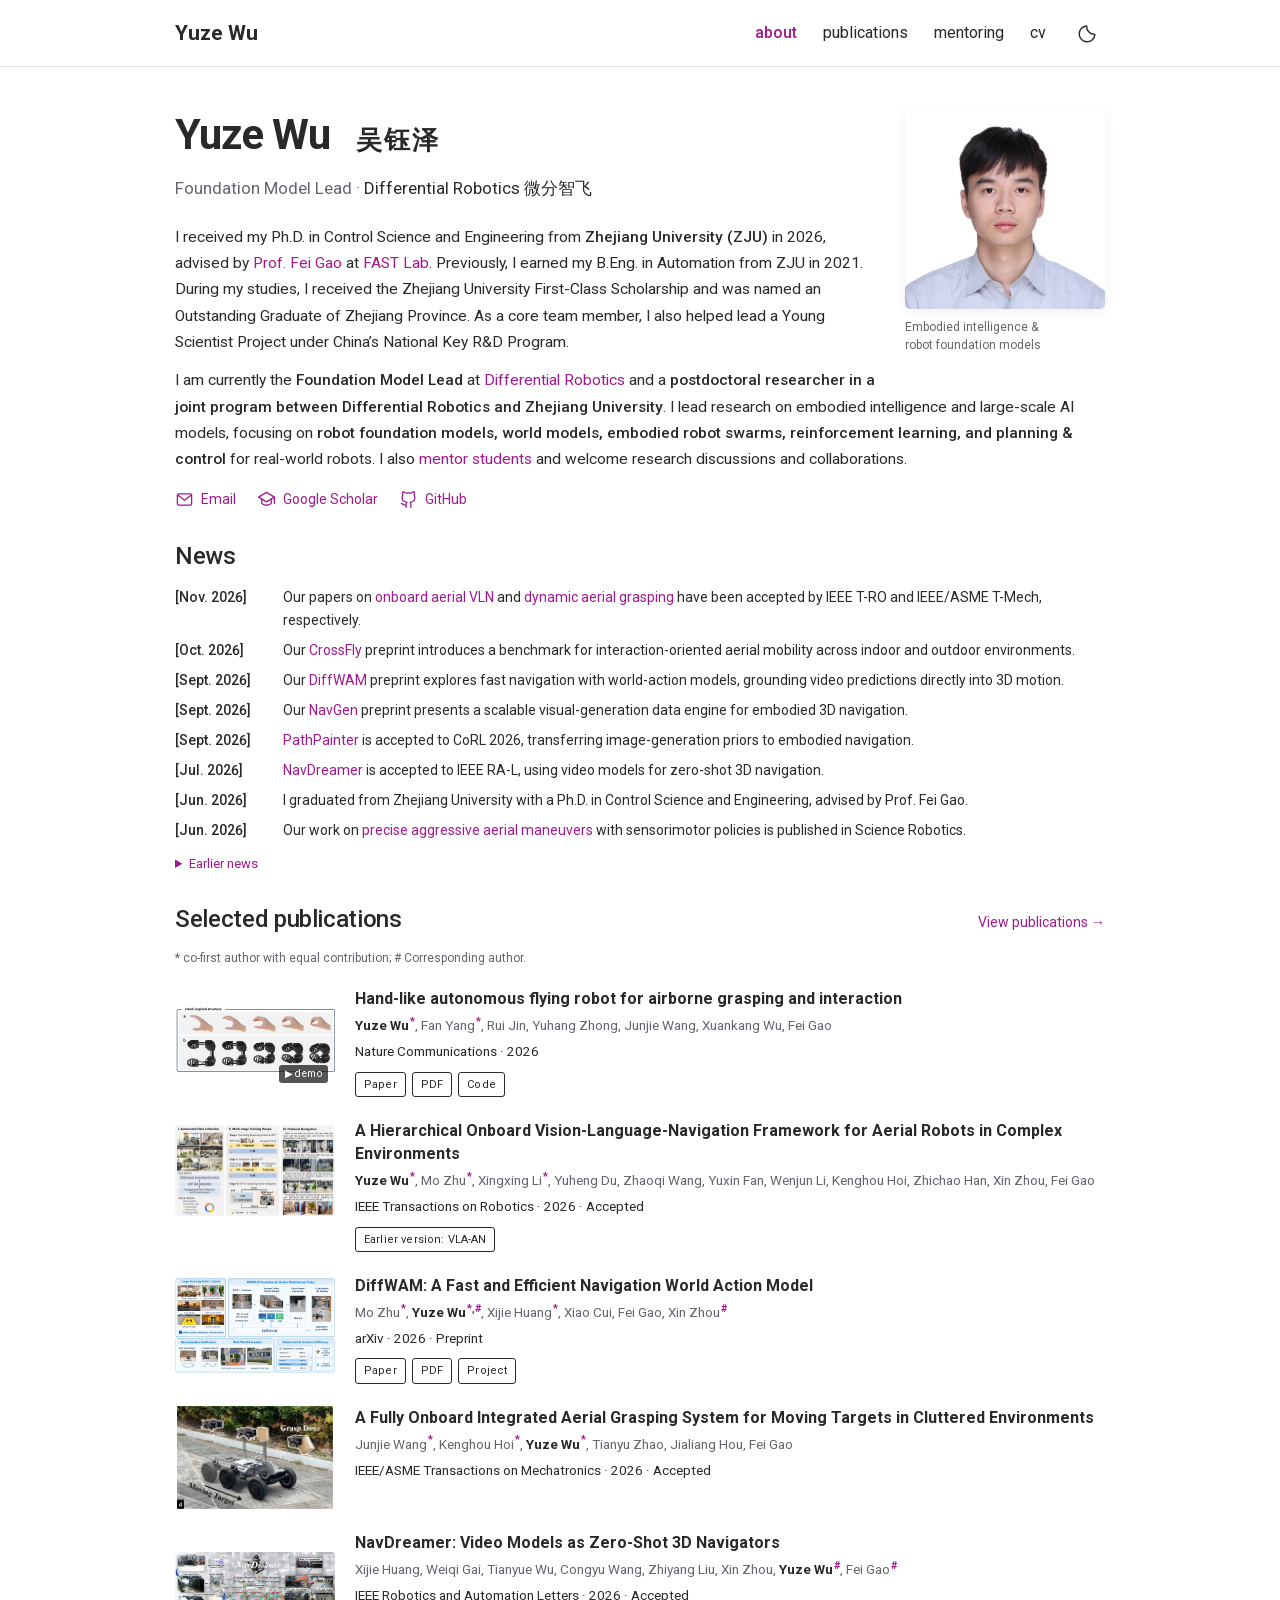
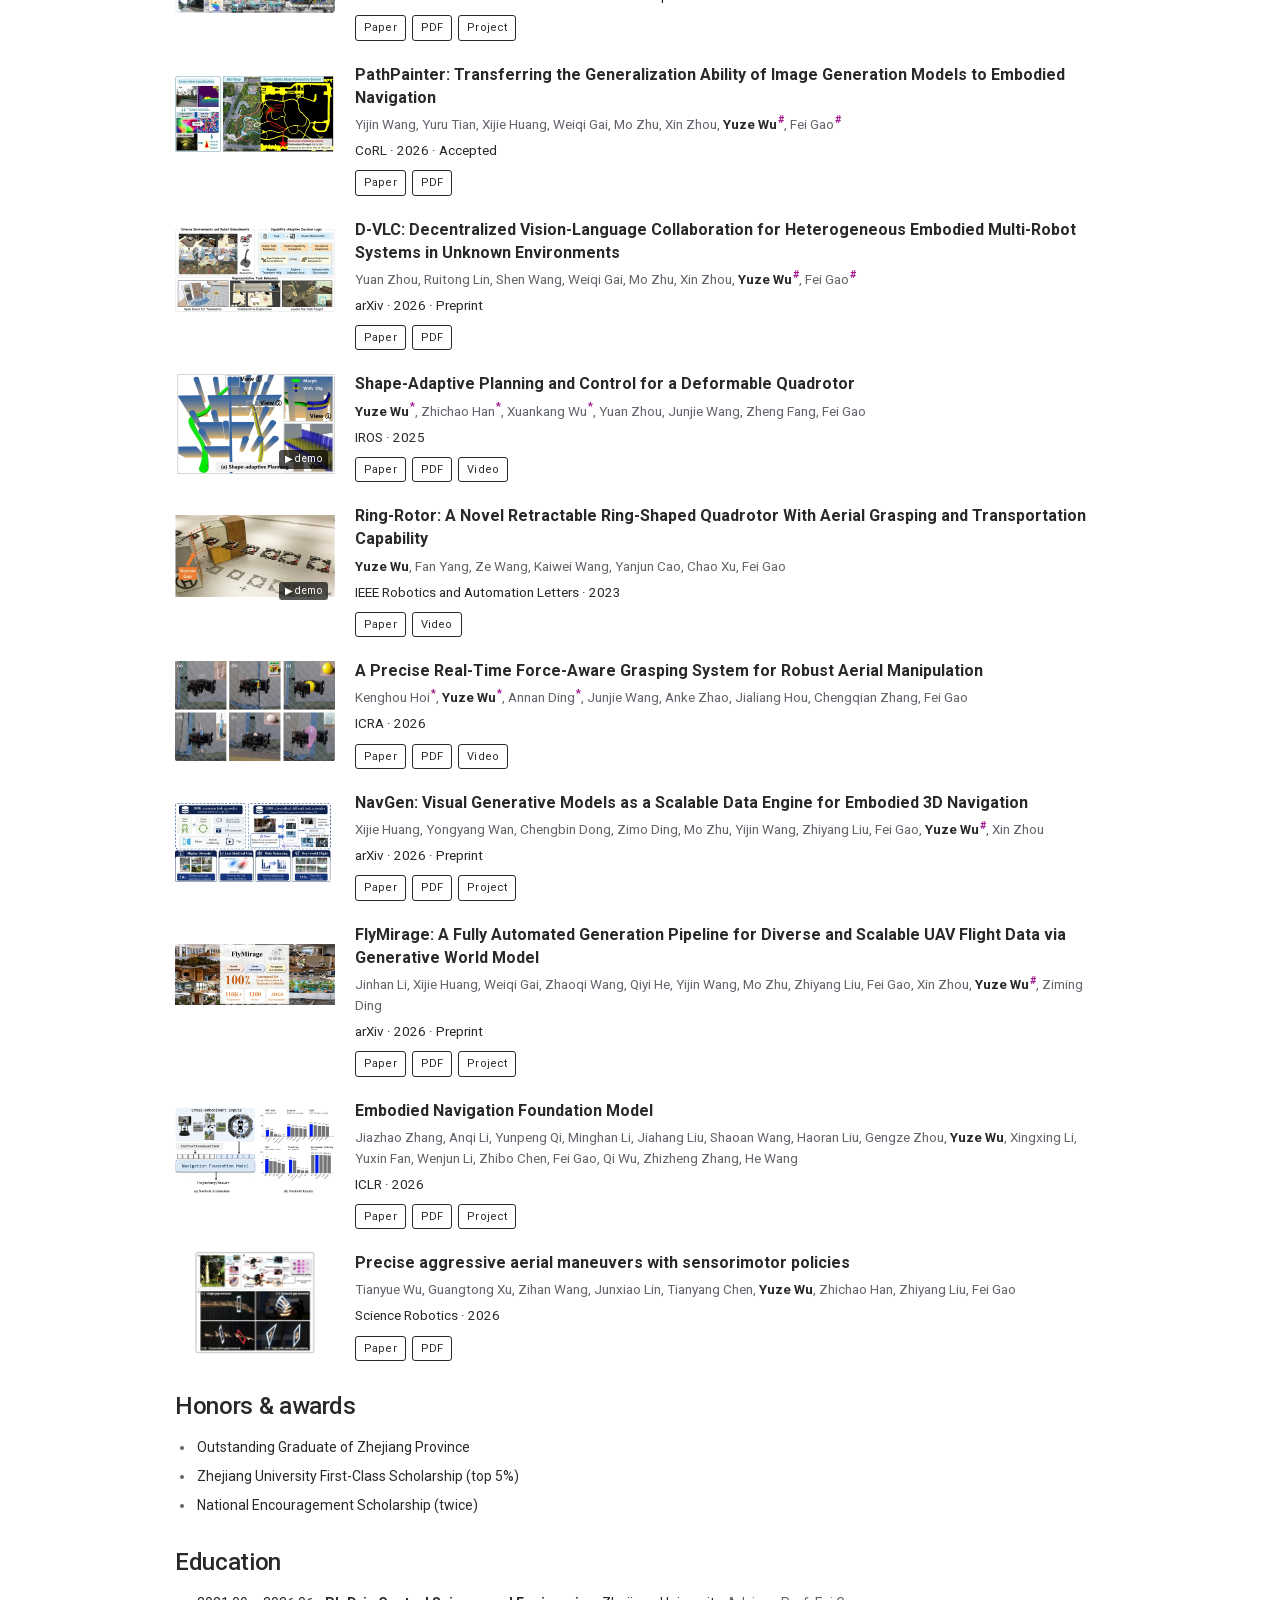
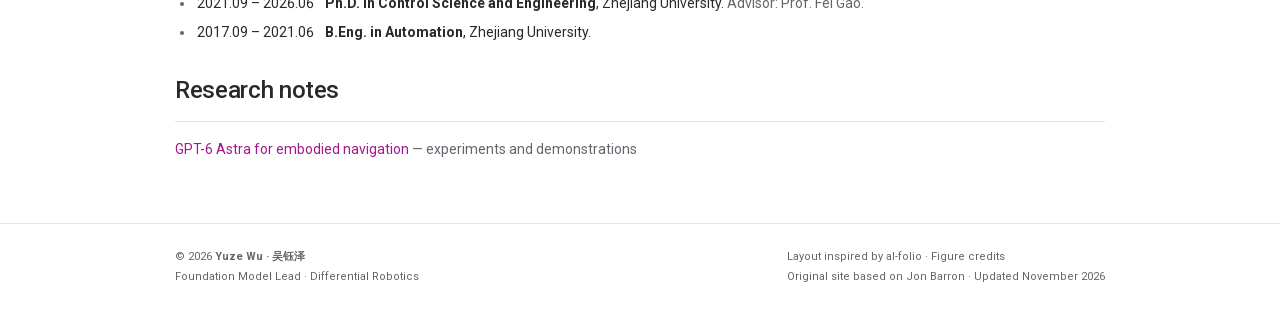
==== commit c4caf4e6: "Refresh force-aware grasping thumbnail and feature sensorimotor flight paper" ====
--- a/index.html
+++ b/index.html
@@ -19,7 +19,7 @@
 <p>I am currently the <strong>Foundation Model Lead</strong> at <a href="https://www.diffrobot.com/">Differential Robotics</a> and a <strong>postdoctoral researcher in a joint program between Differential Robotics and Zhejiang University</strong>. I lead research on embodied intelligence and large-scale AI models, focusing on <strong>robot foundation models, world models, embodied robot swarms, reinforcement learning, and planning &amp; control</strong> for real-world robots. I also <a href="./mentoring/">mentor students</a> and welcome research discussions and collaborations.</p></div>
 <div class="socials"><a href="mailto:wuyuze000@zju.edu.cn"><svg class="" viewBox="0 0 24 24" fill="none" stroke="currentColor" stroke-width="1.6" stroke-linecap="round" stroke-linejoin="round" aria-hidden="true"><rect x="3" y="5" width="18" height="14" rx="2"/><path d="m3 6 9 7 9-7"/></svg><span>Email</span></a><a href="https://scholar.google.com/citations?user=xYCz7sAAAAAJ&amp;hl=en"><svg class="" viewBox="0 0 24 24" fill="none" stroke="currentColor" stroke-width="1.6" stroke-linecap="round" stroke-linejoin="round" aria-hidden="true"><path d="m2 9 10-6 10 6-10 6L2 9Z"/><path d="M6 12v5c4 3 8 3 12 0v-5M22 9v8"/></svg><span>Google Scholar</span></a><a href="https://github.com/Wyz000"><svg class="" viewBox="0 0 24 24" fill="none" stroke="currentColor" stroke-width="1.6" stroke-linecap="round" stroke-linejoin="round" aria-hidden="true"><path d="M9 19c-4 1-4-2-6-2m12 5v-4c0-1-.3-2-1-2.5 3-.3 6-1.5 6-6A5 5 0 0 0 19 6a5 5 0 0 0 0-4s-1 0-4 2a13 13 0 0 0-6 0C6 2 5 2 5 2a5 5 0 0 0 0 4 5 5 0 0 0-1 3.5c0 4.5 3 5.7 6 6-.7.5-1 1.5-1 2.5v4"/></svg><span>GitHub</span></a></div></div>
 <section class="section" aria-labelledby="news-title"><h2 id="news-title">News</h2><ul class="news-list"><li><time datetime="2026-11">[Nov. 2026]</time> <span>Our papers on <a href="./publications/#vln-ar-2026">onboard aerial VLN</a> and <a href="./publications/#dynamic-grasp-2026">dynamic aerial grasping</a> have been accepted by IEEE T-RO and IEEE/ASME T-Mech, respectively.</span></li><li><time datetime="2026-10">[Oct. 2026]</time> <span>Our <a href="./publications/#crossfly-2026">CrossFly</a> preprint introduces a benchmark for interaction-oriented aerial mobility across indoor and outdoor environments.</span></li><li><time datetime="2026-09">[Sept. 2026]</time> <span>Our <a href="./publications/#diffwam-2026">DiffWAM</a> preprint explores fast navigation with world-action models, grounding video predictions directly into 3D motion.</span></li><li><time datetime="2026-09">[Sept. 2026]</time> <span>Our <a href="./publications/#navgen-2026">NavGen</a> preprint presents a scalable visual-generation data engine for embodied 3D navigation.</span></li><li><time datetime="2026-09">[Sept. 2026]</time> <span><a href="./publications/#pathpainter-2026">PathPainter</a> is accepted to CoRL 2026, transferring image-generation priors to embodied navigation.</span></li><li><time datetime="2026-07">[Jul. 2026]</time> <span><a href="./publications/#navdreamer-2026">NavDreamer</a> is accepted to IEEE RA-L, using video models for zero-shot 3D navigation.</span></li><li><time datetime="2026-06">[Jun. 2026]</time> <span>I graduated from Zhejiang University with a Ph.D. in Control Science and Engineering, advised by Prof. Fei Gao.</span></li><li><time datetime="2026-06">[Jun. 2026]</time> <span>Our work on <a href="./publications/#sensorimotor-2026">precise aggressive aerial maneuvers</a> with sensorimotor policies is published in Science Robotics.</span></li></ul><details class="earlier-news"><summary>Earlier news</summary><ul class="news-list"><li><time datetime="2026-05">[May 2026]</time> <span>Our <a href="./publications/#flymirage-2026">FlyMirage</a> preprint presents an automated pipeline for generating diverse UAV navigation data with world models.</span></li><li><time datetime="2026-01">[Jan. 2026]</time> <span><a href="./publications/#hiarm-2026">HI-ARM</a>, our hand-like flying robot for airborne grasping and interaction, is published in Nature Communications.</span></li><li><time datetime="2025-09">[Sept. 2025]</time> <span>Our <a href="./publications/#navfom-2026">NavFoM</a> preprint introduces a navigation foundation model spanning robot embodiments and navigation tasks.</span></li><li><time datetime="2025-08">[Aug. 2025]</time> <span>Our <a href="./publications/#reactive-aerobatic-2025">reactive aerobatic flight</a> work is accepted to IEEE RA-L.</span></li></ul></details></section>
-<section class="section" aria-labelledby="selected-title"><div class="section-heading"><h2 id="selected-title">Selected publications</h2><a href="./publications/">View publications →</a></div><p class="author-legend">* co-first author with equal contribution; # Corresponding author.</p><div class="pub-list"><article class="pub" id="hiarm-2026" data-publication data-category="robotics" data-search="hand-like autonomous flying robot for airborne grasping and interaction yuze wu fan yang rui jin yuhang zhong junjie wang xuankang wu fei gao 2026 nature communications integrates flight and grasping in a hand-inspired robot for perching, transport and airborne interaction."><button type="button" class="pub-media" data-demo="https://wyz000.github.io/gif/HI-ARM_Movie1%20Summary%20Presentation.gif" aria-label="Play demonstration: Hand-like autonomous flying robot for airborne grasping and interaction" aria-pressed="false"><img src="./assets/images/hi-arm-figure.webp" data-poster="./assets/images/hi-arm-figure.webp" alt="Hand-inspired structure: the human grasping sequence and the corresponding HI-ARM morphing sequence." width="640" height="263" loading="lazy" decoding="async"></button><div class="pub-info"><h3><a href="https://www.nature.com/articles/s41467-026-68967-3">Hand-like autonomous flying robot for airborne grasping and interaction</a></h3><div class="authors"><strong>Yuze Wu</strong><sup class="author-mark" aria-label="co-first author with equal contribution" title="co-first author with equal contribution">*</sup>, Fan Yang<sup class="author-mark" aria-label="co-first author with equal contribution" title="co-first author with equal contribution">*</sup>, Rui Jin, Yuhang Zhong, Junjie Wang, Xuankang Wu, Fei Gao</div><p class="venue"><em>Nature Communications · 2026</em></p><div class="pub-links"><a class="pub-link" href="https://www.nature.com/articles/s41467-026-68967-3">Paper</a><a class="pub-link" href="https://www.nature.com/articles/s41467-026-68967-3.pdf">PDF</a><a class="pub-link" href="https://github.com/Wyz000/HIARM">Code</a></div></div></article><article class="pub" id="vln-ar-2026" data-publication data-category="models" data-search="a hierarchical onboard vision-language-navigation framework for aerial robots in complex environments yuze wu mo zhu xingxing li yuheng du zhaoqi wang yuxin fan wenjun li kenghou hoi zhichao han xin zhou fei gao 2026 ieee transactions on robotics a hierarchical onboard vision-language navigation framework for aerial robots, extending vla-an."><a class="pub-media" href="https://arxiv.org/abs/2512.15258" aria-label="View A Hierarchical Onboard Vision-Language-Navigation Framework for Aerial Robots in Complex Environments"><img src="./assets/images/vln-ar.webp" data-poster="./assets/images/vln-ar.webp" alt="Complete overview of VLN-AR data collection, multi-stage training, and onboard navigation." width="640" height="365" loading="lazy" decoding="async"></a><div class="pub-info"><h3>A Hierarchical Onboard Vision-Language-Navigation Framework for Aerial Robots in Complex Environments</h3><div class="authors"><strong>Yuze Wu</strong><sup class="author-mark" aria-label="co-first author with equal contribution" title="co-first author with equal contribution">*</sup>, Mo Zhu<sup class="author-mark" aria-label="co-first author with equal contribution" title="co-first author with equal contribution">*</sup>, Xingxing Li<sup class="author-mark" aria-label="co-first author with equal contribution" title="co-first author with equal contribution">*</sup>, Yuheng Du, Zhaoqi Wang, Yuxin Fan, Wenjun Li, Kenghou Hoi, Zhichao Han, Xin Zhou, Fei Gao</div><p class="venue"><em>IEEE Transactions on Robotics · 2026 · Accepted</em></p><div class="pub-links"><a class="pub-link" href="https://arxiv.org/abs/2512.15258">Earlier version: VLA-AN</a></div></div></article><article class="pub" id="diffwam-2026" data-publication data-category="models" data-search="diffwam: a fast and efficient navigation world action model mo zhu yuze wu xijie huang xiao cui fei gao xin zhou 2026 arxiv grounds predictive representations from video foundation models directly into continuous 3d navigation trajectories."><a class="pub-media" href="https://zzmmzzm.github.io/diffwam.github.io/" aria-label="View DiffWAM: A Fast and Efficient Navigation World Action Model"><img src="./assets/images/diffwam.webp" data-poster="./assets/images/diffwam.webp" alt="DiffWAM: A Fast and Efficient Navigation World Action Model" width="540" height="348" loading="lazy" decoding="async"></a><div class="pub-info"><h3><a href="https://arxiv.org/abs/2609.39763">DiffWAM: A Fast and Efficient Navigation World Action Model</a></h3><div class="authors">Mo Zhu<sup class="author-mark" aria-label="co-first author with equal contribution" title="co-first author with equal contribution">*</sup>, <strong>Yuze Wu</strong><sup class="author-mark" aria-label="co-first author with equal contribution; Corresponding author" title="co-first author with equal contribution; Corresponding author">*,#</sup>, Xijie Huang<sup class="author-mark" aria-label="co-first author with equal contribution" title="co-first author with equal contribution">*</sup>, Xiao Cui, Fei Gao, Xin Zhou<sup class="author-mark" aria-label="Corresponding author" title="Corresponding author">#</sup></div><p class="venue"><em>arXiv · 2026 · Preprint</em></p><div class="pub-links"><a class="pub-link" href="https://arxiv.org/abs/2609.39763">Paper</a><a class="pub-link" href="https://arxiv.org/pdf/2609.39763">PDF</a><a class="pub-link" href="https://zzmmzzm.github.io/diffwam.github.io/">Project</a></div></div></article><article class="pub" id="dynamic-grasp-2026" data-publication data-category="robotics" data-search="a fully onboard integrated aerial grasping system for moving targets in cluttered environments junjie wang kenghou hoi yuze wu tianyu zhao jialiang hou fei gao 2026 ieee/asme transactions on mechatronics fully onboard perception and planning for aerial grasping of moving targets in cluttered environments."><div class="pub-media"><img src="./assets/images/dynamic-grasp.webp" data-poster="./assets/images/dynamic-grasp.webp" alt="Outdoor moving-target capture experiment, showing the aerial robot and mobile target." width="640" height="426" loading="lazy" decoding="async"></div><div class="pub-info"><h3>A Fully Onboard Integrated Aerial Grasping System for Moving Targets in Cluttered Environments</h3><div class="authors">Junjie Wang<sup class="author-mark" aria-label="co-first author with equal contribution" title="co-first author with equal contribution">*</sup>, Kenghou Hoi<sup class="author-mark" aria-label="co-first author with equal contribution" title="co-first author with equal contribution">*</sup>, <strong>Yuze Wu</strong><sup class="author-mark" aria-label="co-first author with equal contribution" title="co-first author with equal contribution">*</sup>, Tianyu Zhao, Jialiang Hou, Fei Gao</div><p class="venue"><em>IEEE/ASME Transactions on Mechatronics · 2026 · Accepted</em></p><div class="pub-links"></div></div></article><article class="pub" id="navdreamer-2026" data-publication data-category="models" data-search="navdreamer: video models as zero-shot 3d navigators xijie huang weiqi gai tianyue wu congyu wang zhiyang liu xin zhou yuze wu fei gao 2026 ieee robotics and automation letters uses video generation models as a zero-shot interface between language instructions and 3d navigation trajectories."><a class="pub-media" href="https://xinjiu612.github.io/NavDreamer/" aria-label="View NavDreamer: Video Models as Zero-Shot 3D Navigators"><img src="./assets/images/navdreamer.webp" data-poster="./assets/images/navdreamer.webp" alt="NavDreamer: Video Models as Zero-Shot 3D Navigators" width="540" height="348" loading="lazy" decoding="async"></a><div class="pub-info"><h3><a href="https://arxiv.org/abs/2602.09765">NavDreamer: Video Models as Zero-Shot 3D Navigators</a></h3><div class="authors">Xijie Huang, Weiqi Gai, Tianyue Wu, Congyu Wang, Zhiyang Liu, Xin Zhou, <strong>Yuze Wu</strong><sup class="author-mark" aria-label="Corresponding author" title="Corresponding author">#</sup>, Fei Gao<sup class="author-mark" aria-label="Corresponding author" title="Corresponding author">#</sup></div><p class="venue"><em>IEEE Robotics and Automation Letters · 2026 · Accepted</em></p><div class="pub-links"><a class="pub-link" href="https://arxiv.org/abs/2602.09765">Paper</a><a class="pub-link" href="https://arxiv.org/pdf/2602.09765">PDF</a><a class="pub-link" href="https://xinjiu612.github.io/NavDreamer/">Project</a></div></div></article><article class="pub" id="pathpainter-2026" data-publication data-category="models" data-search="pathpainter: transferring the generalization ability of image generation models to embodied navigation yijin wang yuru tian xijie huang weiqi gai mo zhu xin zhou yuze wu fei gao 2026 corl transfers image generation priors to navigation using bird&#x27;s-eye-view maps and cross-view localization."><a class="pub-media" href="https://arxiv.org/abs/2605.07496" aria-label="View PathPainter: Transferring the Generalization Ability of Image Generation Models to Embodied Navigation"><img src="./assets/images/pathpainter.webp" data-poster="./assets/images/pathpainter.webp" alt="PathPainter: Transferring the Generalization Ability of Image Generation Models to Embodied Navigation — Figure 1: Navigation system overview" width="640" height="302" loading="lazy" decoding="async"></a><div class="pub-info"><h3><a href="https://arxiv.org/abs/2605.07496">PathPainter: Transferring the Generalization Ability of Image Generation Models to Embodied Navigation</a></h3><div class="authors">Yijin Wang, Yuru Tian, Xijie Huang, Weiqi Gai, Mo Zhu, Xin Zhou, <strong>Yuze Wu</strong><sup class="author-mark" aria-label="Corresponding author" title="Corresponding author">#</sup>, Fei Gao<sup class="author-mark" aria-label="Corresponding author" title="Corresponding author">#</sup></div><p class="venue"><em>CoRL · 2026 · Accepted</em></p><div class="pub-links"><a class="pub-link" href="https://arxiv.org/abs/2605.07496">Paper</a><a class="pub-link" href="https://arxiv.org/pdf/2605.07496">PDF</a></div></div></article><article class="pub" id="d-vlc-2026" data-publication data-category="models" data-search="d-vlc: decentralized vision-language collaboration for heterogeneous embodied multi-robot systems in unknown environments yuan zhou ruitong lin shen wang weiqi gai mo zhu xin zhou yuze wu fei gao 2026 arxiv decentralized vision-language reasoning coordinates heterogeneous robots in unknown environments."><a class="pub-media" href="https://arxiv.org/abs/2607.29009" aria-label="View D-VLC: Decentralized Vision-Language Collaboration for Heterogeneous Embodied Multi-Robot Systems in Unknown Environments"><img src="./assets/images/d-vlc.webp" data-poster="./assets/images/d-vlc.webp" alt="D-VLC: Decentralized Vision-Language Collaboration for Heterogeneous Embodied Multi-Robot Systems in Unknown Environments — Figure 1: Decentralized heterogeneous multi-robot collaboration" width="640" height="340" loading="lazy" decoding="async"></a><div class="pub-info"><h3><a href="https://arxiv.org/abs/2607.29009">D-VLC: Decentralized Vision-Language Collaboration for Heterogeneous Embodied Multi-Robot Systems in Unknown Environments</a></h3><div class="authors">Yuan Zhou, Ruitong Lin, Shen Wang, Weiqi Gai, Mo Zhu, Xin Zhou, <strong>Yuze Wu</strong><sup class="author-mark" aria-label="Corresponding author" title="Corresponding author">#</sup>, Fei Gao<sup class="author-mark" aria-label="Corresponding author" title="Corresponding author">#</sup></div><p class="venue"><em>arXiv · 2026 · Preprint</em></p><div class="pub-links"><a class="pub-link" href="https://arxiv.org/abs/2607.29009">Paper</a><a class="pub-link" href="https://arxiv.org/pdf/2607.29009">PDF</a></div></div></article><article class="pub" id="shape-adaptive-2025" data-publication data-category="robotics" data-search="shape-adaptive planning and control for a deformable quadrotor yuze wu zhichao han xuankang wu yuan zhou junjie wang zheng fang fei gao 2025 iros plans deformation-aware trajectories and compensates disturbances for shape-changing quadrotors."><button type="button" class="pub-media" data-demo="https://wyz000.github.io/gif/Iros2025%20Rr%20Video-mid.gif" aria-label="Play demonstration: Shape-Adaptive Planning and Control for a Deformable Quadrotor" aria-pressed="false"><img src="./assets/images/shape-adaptive.webp" data-poster="./assets/images/shape-adaptive.webp" alt="Shape-adaptive planning overview with deformation trajectories." width="640" height="406" loading="lazy" decoding="async"></button><div class="pub-info"><h3><a href="https://arxiv.org/abs/2505.15010">Shape-Adaptive Planning and Control for a Deformable Quadrotor</a></h3><div class="authors"><strong>Yuze Wu</strong><sup class="author-mark" aria-label="co-first author with equal contribution" title="co-first author with equal contribution">*</sup>, Zhichao Han<sup class="author-mark" aria-label="co-first author with equal contribution" title="co-first author with equal contribution">*</sup>, Xuankang Wu<sup class="author-mark" aria-label="co-first author with equal contribution" title="co-first author with equal contribution">*</sup>, Yuan Zhou, Junjie Wang, Zheng Fang, Fei Gao</div><p class="venue"><em>IROS · 2025</em></p><div class="pub-links"><a class="pub-link" href="https://arxiv.org/abs/2505.15010">Paper</a><a class="pub-link" href="https://arxiv.org/pdf/2505.15010">PDF</a><a class="pub-link" href="https://www.bilibili.com/video/BV14eRpYnE8K/">Video</a></div></div></article><article class="pub" id="ring-rotor-2023" data-publication data-category="robotics" data-search="ring-rotor: a novel retractable ring-shaped quadrotor with aerial grasping and transportation capability yuze wu fan yang ze wang kaiwei wang yanjun cao chao xu fei gao 2023 ieee robotics and automation letters a retractable ring-shaped quadrotor for whole-body aerial grasping and transportation."><button type="button" class="pub-media" data-demo="https://wyz000.github.io/gif/RingRotor_0905.gif" aria-label="Play demonstration: Ring-Rotor: A Novel Retractable Ring-Shaped Quadrotor With Aerial Grasping and Transportation Capability" aria-pressed="false"><img src="./assets/images/ring-rotor.webp" data-poster="./assets/images/ring-rotor.webp" alt="Long-exposure demonstration of Ring-Rotor deforming through a narrow gap." width="640" height="327" loading="lazy" decoding="async"></button><div class="pub-info"><h3><a href="https://ieeexplore.ieee.org/document/10044964">Ring-Rotor: A Novel Retractable Ring-Shaped Quadrotor With Aerial Grasping and Transportation Capability</a></h3><div class="authors"><strong>Yuze Wu</strong>, Fan Yang, Ze Wang, Kaiwei Wang, Yanjun Cao, Chao Xu, Fei Gao</div><p class="venue"><em>IEEE Robotics and Automation Letters · 2023</em></p><div class="pub-links"><a class="pub-link" href="https://ieeexplore.ieee.org/document/10044964">Paper</a><a class="pub-link" href="https://www.bilibili.com/video/BV1gY4y1K723/">Video</a></div></div></article><article class="pub" id="force-grasp-2026" data-publication data-category="robotics" data-search="a precise real-time force-aware grasping system for robust aerial manipulation kenghou hoi yuze wu annan ding junjie wang anke zhao jialiang hou chengqian zhang fei gao 2026 icra introduces lightweight magnetic tactile sensing and force-aware control for delicate aerial grasping."><a class="pub-media" href="https://arxiv.org/abs/2602.08599" aria-label="View A Precise Real-Time Force-Aware Grasping System for Robust Aerial Manipulation"><img src="./assets/images/force-grasp.webp" data-poster="./assets/images/force-grasp.webp" alt="Force-aware aerial grasping of toy blocks with the tactile sensor inset." width="640" height="606" loading="lazy" decoding="async"></a><div class="pub-info"><h3><a href="https://arxiv.org/abs/2602.08599">A Precise Real-Time Force-Aware Grasping System for Robust Aerial Manipulation</a></h3><div class="authors">Kenghou Hoi<sup class="author-mark" aria-label="co-first author with equal contribution" title="co-first author with equal contribution">*</sup>, <strong>Yuze Wu</strong><sup class="author-mark" aria-label="co-first author with equal contribution" title="co-first author with equal contribution">*</sup>, Annan Ding<sup class="author-mark" aria-label="co-first author with equal contribution" title="co-first author with equal contribution">*</sup>, Junjie Wang, Anke Zhao, Jialiang Hou, Chengqian Zhang, Fei Gao</div><p class="venue"><em>ICRA · 2026</em></p><div class="pub-links"><a class="pub-link" href="https://arxiv.org/abs/2602.08599">Paper</a><a class="pub-link" href="https://arxiv.org/pdf/2602.08599">PDF</a><a class="pub-link" href="https://www.youtube.com/watch?v=mbcZkrJEf1I">Video</a></div></div></article><article class="pub" id="navgen-2026" data-publication data-category="models" data-search="navgen: visual generative models as a scalable data engine for embodied 3d navigation xijie huang yongyang wan chengbin dong zimo ding mo zhu yijin wang zhiyang liu fei gao yuze wu xin zhou 2026 arxiv uses visual generative models to scale diverse aerial navigation training data."><a class="pub-media" href="https://xinjiu612.github.io/NavGen/" aria-label="View NavGen: Visual Generative Models as a Scalable Data Engine for Embodied 3D Navigation"><img src="./assets/images/navgen.webp" data-poster="./assets/images/navgen.webp" alt="NavGen: Visual Generative Models as a Scalable Data Engine for Embodied 3D Navigation" width="540" height="348" loading="lazy" decoding="async"></a><div class="pub-info"><h3><a href="https://arxiv.org/abs/2609.30770">NavGen: Visual Generative Models as a Scalable Data Engine for Embodied 3D Navigation</a></h3><div class="authors">Xijie Huang, Yongyang Wan, Chengbin Dong, Zimo Ding, Mo Zhu, Yijin Wang, Zhiyang Liu, Fei Gao, <strong>Yuze Wu</strong><sup class="author-mark" aria-label="Corresponding author" title="Corresponding author">#</sup>, Xin Zhou</div><p class="venue"><em>arXiv · 2026 · Preprint</em></p><div class="pub-links"><a class="pub-link" href="https://arxiv.org/abs/2609.30770">Paper</a><a class="pub-link" href="https://arxiv.org/pdf/2609.30770">PDF</a><a class="pub-link" href="https://xinjiu612.github.io/NavGen/">Project</a></div></div></article><article class="pub" id="flymirage-2026" data-publication data-category="models" data-search="flymirage: a fully automated generation pipeline for diverse and scalable uav flight data via generative world model jinhan li xijie huang weiqi gai zhaoqi wang qiyi he yijin wang mo zhu zhiyang liu fei gao xin zhou yuze wu ziming ding 2026 arxiv combines generative world models, scene annotation and motion planning to create aerial navigation data."><a class="pub-media" href="https://lij1500.github.io/flymirage_website/" aria-label="View FlyMirage: A Fully Automated Generation Pipeline for Diverse and Scalable UAV Flight Data via Generative World Model"><img src="./assets/images/flymirage.webp" data-poster="./assets/images/flymirage.webp" alt="FlyMirage: A Fully Automated Generation Pipeline for Diverse and Scalable UAV Flight Data via Generative World Model — Figure 1: FlyMirage pipeline and scene diversity" width="640" height="242" loading="lazy" decoding="async"></a><div class="pub-info"><h3><a href="https://arxiv.org/abs/2605.19600">FlyMirage: A Fully Automated Generation Pipeline for Diverse and Scalable UAV Flight Data via Generative World Model</a></h3><div class="authors">Jinhan Li, Xijie Huang, Weiqi Gai, Zhaoqi Wang, Qiyi He, Yijin Wang, Mo Zhu, Zhiyang Liu, Fei Gao, Xin Zhou, <strong>Yuze Wu</strong><sup class="author-mark" aria-label="Corresponding author" title="Corresponding author">#</sup>, Ziming Ding</div><p class="venue"><em>arXiv · 2026 · Preprint</em></p><div class="pub-links"><a class="pub-link" href="https://arxiv.org/abs/2605.19600">Paper</a><a class="pub-link" href="https://arxiv.org/pdf/2605.19600">PDF</a><a class="pub-link" href="https://lij1500.github.io/flymirage_website/">Project</a></div></div></article><article class="pub" id="navfom-2026" data-publication data-category="models" data-search="embodied navigation foundation model jiazhao zhang anqi li yunpeng qi minghan li jiahang liu shaoan wang haoran liu gengze zhou yuze wu xingxing li yuxin fan wenjun li zhibo chen fei gao qi wu zhizheng zhang he wang 2026 iclr a cross-embodiment, cross-task navigation model spanning multiple robot platforms."><a class="pub-media" href="https://pku-epic.github.io/NavFoM-Web/" aria-label="View Embodied Navigation Foundation Model"><img src="./assets/images/navfom.webp" data-poster="./assets/images/navfom.webp" alt="Embodied Navigation Foundation Model" width="540" height="348" loading="lazy" decoding="async"></a><div class="pub-info"><h3><a href="https://openreview.net/forum?id=kkBOIsrCXh">Embodied Navigation Foundation Model</a></h3><div class="authors">Jiazhao Zhang, Anqi Li, Yunpeng Qi, Minghan Li, Jiahang Liu, Shaoan Wang, Haoran Liu, Gengze Zhou, <strong>Yuze Wu</strong>, Xingxing Li, Yuxin Fan, Wenjun Li, Zhibo Chen, Fei Gao, Qi Wu, Zhizheng Zhang, He Wang</div><p class="venue"><em>ICLR · 2026</em></p><div class="pub-links"><a class="pub-link" href="https://openreview.net/forum?id=kkBOIsrCXh">Paper</a><a class="pub-link" href="https://arxiv.org/pdf/2509.12129">PDF</a><a class="pub-link" href="https://pku-epic.github.io/NavFoM-Web/">Project</a></div></div></article></div></section>
+<section class="section" aria-labelledby="selected-title"><div class="section-heading"><h2 id="selected-title">Selected publications</h2><a href="./publications/">View publications →</a></div><p class="author-legend">* co-first author with equal contribution; # Corresponding author.</p><div class="pub-list"><article class="pub" id="hiarm-2026" data-publication data-category="robotics" data-search="hand-like autonomous flying robot for airborne grasping and interaction yuze wu fan yang rui jin yuhang zhong junjie wang xuankang wu fei gao 2026 nature communications integrates flight and grasping in a hand-inspired robot for perching, transport and airborne interaction."><button type="button" class="pub-media" data-demo="https://wyz000.github.io/gif/HI-ARM_Movie1%20Summary%20Presentation.gif" aria-label="Play demonstration: Hand-like autonomous flying robot for airborne grasping and interaction" aria-pressed="false"><img src="./assets/images/hi-arm-figure.webp" data-poster="./assets/images/hi-arm-figure.webp" alt="Hand-inspired structure: the human grasping sequence and the corresponding HI-ARM morphing sequence." width="640" height="263" loading="lazy" decoding="async"></button><div class="pub-info"><h3><a href="https://www.nature.com/articles/s41467-026-68967-3">Hand-like autonomous flying robot for airborne grasping and interaction</a></h3><div class="authors"><strong>Yuze Wu</strong><sup class="author-mark" aria-label="co-first author with equal contribution" title="co-first author with equal contribution">*</sup>, Fan Yang<sup class="author-mark" aria-label="co-first author with equal contribution" title="co-first author with equal contribution">*</sup>, Rui Jin, Yuhang Zhong, Junjie Wang, Xuankang Wu, Fei Gao</div><p class="venue"><em>Nature Communications · 2026</em></p><div class="pub-links"><a class="pub-link" href="https://www.nature.com/articles/s41467-026-68967-3">Paper</a><a class="pub-link" href="https://www.nature.com/articles/s41467-026-68967-3.pdf">PDF</a><a class="pub-link" href="https://github.com/Wyz000/HIARM">Code</a></div></div></article><article class="pub" id="vln-ar-2026" data-publication data-category="models" data-search="a hierarchical onboard vision-language-navigation framework for aerial robots in complex environments yuze wu mo zhu xingxing li yuheng du zhaoqi wang yuxin fan wenjun li kenghou hoi zhichao han xin zhou fei gao 2026 ieee transactions on robotics a hierarchical onboard vision-language navigation framework for aerial robots, extending vla-an."><a class="pub-media" href="https://arxiv.org/abs/2512.15258" aria-label="View A Hierarchical Onboard Vision-Language-Navigation Framework for Aerial Robots in Complex Environments"><img src="./assets/images/vln-ar.webp" data-poster="./assets/images/vln-ar.webp" alt="Complete overview of VLN-AR data collection, multi-stage training, and onboard navigation." width="640" height="365" loading="lazy" decoding="async"></a><div class="pub-info"><h3>A Hierarchical Onboard Vision-Language-Navigation Framework for Aerial Robots in Complex Environments</h3><div class="authors"><strong>Yuze Wu</strong><sup class="author-mark" aria-label="co-first author with equal contribution" title="co-first author with equal contribution">*</sup>, Mo Zhu<sup class="author-mark" aria-label="co-first author with equal contribution" title="co-first author with equal contribution">*</sup>, Xingxing Li<sup class="author-mark" aria-label="co-first author with equal contribution" title="co-first author with equal contribution">*</sup>, Yuheng Du, Zhaoqi Wang, Yuxin Fan, Wenjun Li, Kenghou Hoi, Zhichao Han, Xin Zhou, Fei Gao</div><p class="venue"><em>IEEE Transactions on Robotics · 2026 · Accepted</em></p><div class="pub-links"><a class="pub-link" href="https://arxiv.org/abs/2512.15258">Earlier version: VLA-AN</a></div></div></article><article class="pub" id="diffwam-2026" data-publication data-category="models" data-search="diffwam: a fast and efficient navigation world action model mo zhu yuze wu xijie huang xiao cui fei gao xin zhou 2026 arxiv grounds predictive representations from video foundation models directly into continuous 3d navigation trajectories."><a class="pub-media" href="https://zzmmzzm.github.io/diffwam.github.io/" aria-label="View DiffWAM: A Fast and Efficient Navigation World Action Model"><img src="./assets/images/diffwam.webp" data-poster="./assets/images/diffwam.webp" alt="DiffWAM: A Fast and Efficient Navigation World Action Model" width="540" height="348" loading="lazy" decoding="async"></a><div class="pub-info"><h3><a href="https://arxiv.org/abs/2609.39763">DiffWAM: A Fast and Efficient Navigation World Action Model</a></h3><div class="authors">Mo Zhu<sup class="author-mark" aria-label="co-first author with equal contribution" title="co-first author with equal contribution">*</sup>, <strong>Yuze Wu</strong><sup class="author-mark" aria-label="co-first author with equal contribution; Corresponding author" title="co-first author with equal contribution; Corresponding author">*,#</sup>, Xijie Huang<sup class="author-mark" aria-label="co-first author with equal contribution" title="co-first author with equal contribution">*</sup>, Xiao Cui, Fei Gao, Xin Zhou<sup class="author-mark" aria-label="Corresponding author" title="Corresponding author">#</sup></div><p class="venue"><em>arXiv · 2026 · Preprint</em></p><div class="pub-links"><a class="pub-link" href="https://arxiv.org/abs/2609.39763">Paper</a><a class="pub-link" href="https://arxiv.org/pdf/2609.39763">PDF</a><a class="pub-link" href="https://zzmmzzm.github.io/diffwam.github.io/">Project</a></div></div></article><article class="pub" id="dynamic-grasp-2026" data-publication data-category="robotics" data-search="a fully onboard integrated aerial grasping system for moving targets in cluttered environments junjie wang kenghou hoi yuze wu tianyu zhao jialiang hou fei gao 2026 ieee/asme transactions on mechatronics fully onboard perception and planning for aerial grasping of moving targets in cluttered environments."><div class="pub-media"><img src="./assets/images/dynamic-grasp.webp" data-poster="./assets/images/dynamic-grasp.webp" alt="Outdoor moving-target capture experiment, showing the aerial robot and mobile target." width="640" height="426" loading="lazy" decoding="async"></div><div class="pub-info"><h3>A Fully Onboard Integrated Aerial Grasping System for Moving Targets in Cluttered Environments</h3><div class="authors">Junjie Wang<sup class="author-mark" aria-label="co-first author with equal contribution" title="co-first author with equal contribution">*</sup>, Kenghou Hoi<sup class="author-mark" aria-label="co-first author with equal contribution" title="co-first author with equal contribution">*</sup>, <strong>Yuze Wu</strong><sup class="author-mark" aria-label="co-first author with equal contribution" title="co-first author with equal contribution">*</sup>, Tianyu Zhao, Jialiang Hou, Fei Gao</div><p class="venue"><em>IEEE/ASME Transactions on Mechatronics · 2026 · Accepted</em></p><div class="pub-links"></div></div></article><article class="pub" id="navdreamer-2026" data-publication data-category="models" data-search="navdreamer: video models as zero-shot 3d navigators xijie huang weiqi gai tianyue wu congyu wang zhiyang liu xin zhou yuze wu fei gao 2026 ieee robotics and automation letters uses video generation models as a zero-shot interface between language instructions and 3d navigation trajectories."><a class="pub-media" href="https://xinjiu612.github.io/NavDreamer/" aria-label="View NavDreamer: Video Models as Zero-Shot 3D Navigators"><img src="./assets/images/navdreamer.webp" data-poster="./assets/images/navdreamer.webp" alt="NavDreamer: Video Models as Zero-Shot 3D Navigators" width="540" height="348" loading="lazy" decoding="async"></a><div class="pub-info"><h3><a href="https://arxiv.org/abs/2602.09765">NavDreamer: Video Models as Zero-Shot 3D Navigators</a></h3><div class="authors">Xijie Huang, Weiqi Gai, Tianyue Wu, Congyu Wang, Zhiyang Liu, Xin Zhou, <strong>Yuze Wu</strong><sup class="author-mark" aria-label="Corresponding author" title="Corresponding author">#</sup>, Fei Gao<sup class="author-mark" aria-label="Corresponding author" title="Corresponding author">#</sup></div><p class="venue"><em>IEEE Robotics and Automation Letters · 2026 · Accepted</em></p><div class="pub-links"><a class="pub-link" href="https://arxiv.org/abs/2602.09765">Paper</a><a class="pub-link" href="https://arxiv.org/pdf/2602.09765">PDF</a><a class="pub-link" href="https://xinjiu612.github.io/NavDreamer/">Project</a></div></div></article><article class="pub" id="pathpainter-2026" data-publication data-category="models" data-search="pathpainter: transferring the generalization ability of image generation models to embodied navigation yijin wang yuru tian xijie huang weiqi gai mo zhu xin zhou yuze wu fei gao 2026 corl transfers image generation priors to navigation using bird&#x27;s-eye-view maps and cross-view localization."><a class="pub-media" href="https://arxiv.org/abs/2605.07496" aria-label="View PathPainter: Transferring the Generalization Ability of Image Generation Models to Embodied Navigation"><img src="./assets/images/pathpainter.webp" data-poster="./assets/images/pathpainter.webp" alt="PathPainter: Transferring the Generalization Ability of Image Generation Models to Embodied Navigation — Figure 1: Navigation system overview" width="640" height="302" loading="lazy" decoding="async"></a><div class="pub-info"><h3><a href="https://arxiv.org/abs/2605.07496">PathPainter: Transferring the Generalization Ability of Image Generation Models to Embodied Navigation</a></h3><div class="authors">Yijin Wang, Yuru Tian, Xijie Huang, Weiqi Gai, Mo Zhu, Xin Zhou, <strong>Yuze Wu</strong><sup class="author-mark" aria-label="Corresponding author" title="Corresponding author">#</sup>, Fei Gao<sup class="author-mark" aria-label="Corresponding author" title="Corresponding author">#</sup></div><p class="venue"><em>CoRL · 2026 · Accepted</em></p><div class="pub-links"><a class="pub-link" href="https://arxiv.org/abs/2605.07496">Paper</a><a class="pub-link" href="https://arxiv.org/pdf/2605.07496">PDF</a></div></div></article><article class="pub" id="d-vlc-2026" data-publication data-category="models" data-search="d-vlc: decentralized vision-language collaboration for heterogeneous embodied multi-robot systems in unknown environments yuan zhou ruitong lin shen wang weiqi gai mo zhu xin zhou yuze wu fei gao 2026 arxiv decentralized vision-language reasoning coordinates heterogeneous robots in unknown environments."><a class="pub-media" href="https://arxiv.org/abs/2607.29009" aria-label="View D-VLC: Decentralized Vision-Language Collaboration for Heterogeneous Embodied Multi-Robot Systems in Unknown Environments"><img src="./assets/images/d-vlc.webp" data-poster="./assets/images/d-vlc.webp" alt="D-VLC: Decentralized Vision-Language Collaboration for Heterogeneous Embodied Multi-Robot Systems in Unknown Environments — Figure 1: Decentralized heterogeneous multi-robot collaboration" width="640" height="340" loading="lazy" decoding="async"></a><div class="pub-info"><h3><a href="https://arxiv.org/abs/2607.29009">D-VLC: Decentralized Vision-Language Collaboration for Heterogeneous Embodied Multi-Robot Systems in Unknown Environments</a></h3><div class="authors">Yuan Zhou, Ruitong Lin, Shen Wang, Weiqi Gai, Mo Zhu, Xin Zhou, <strong>Yuze Wu</strong><sup class="author-mark" aria-label="Corresponding author" title="Corresponding author">#</sup>, Fei Gao<sup class="author-mark" aria-label="Corresponding author" title="Corresponding author">#</sup></div><p class="venue"><em>arXiv · 2026 · Preprint</em></p><div class="pub-links"><a class="pub-link" href="https://arxiv.org/abs/2607.29009">Paper</a><a class="pub-link" href="https://arxiv.org/pdf/2607.29009">PDF</a></div></div></article><article class="pub" id="shape-adaptive-2025" data-publication data-category="robotics" data-search="shape-adaptive planning and control for a deformable quadrotor yuze wu zhichao han xuankang wu yuan zhou junjie wang zheng fang fei gao 2025 iros plans deformation-aware trajectories and compensates disturbances for shape-changing quadrotors."><button type="button" class="pub-media" data-demo="https://wyz000.github.io/gif/Iros2025%20Rr%20Video-mid.gif" aria-label="Play demonstration: Shape-Adaptive Planning and Control for a Deformable Quadrotor" aria-pressed="false"><img src="./assets/images/shape-adaptive.webp" data-poster="./assets/images/shape-adaptive.webp" alt="Shape-adaptive planning overview with deformation trajectories." width="640" height="406" loading="lazy" decoding="async"></button><div class="pub-info"><h3><a href="https://arxiv.org/abs/2505.15010">Shape-Adaptive Planning and Control for a Deformable Quadrotor</a></h3><div class="authors"><strong>Yuze Wu</strong><sup class="author-mark" aria-label="co-first author with equal contribution" title="co-first author with equal contribution">*</sup>, Zhichao Han<sup class="author-mark" aria-label="co-first author with equal contribution" title="co-first author with equal contribution">*</sup>, Xuankang Wu<sup class="author-mark" aria-label="co-first author with equal contribution" title="co-first author with equal contribution">*</sup>, Yuan Zhou, Junjie Wang, Zheng Fang, Fei Gao</div><p class="venue"><em>IROS · 2025</em></p><div class="pub-links"><a class="pub-link" href="https://arxiv.org/abs/2505.15010">Paper</a><a class="pub-link" href="https://arxiv.org/pdf/2505.15010">PDF</a><a class="pub-link" href="https://www.bilibili.com/video/BV14eRpYnE8K/">Video</a></div></div></article><article class="pub" id="ring-rotor-2023" data-publication data-category="robotics" data-search="ring-rotor: a novel retractable ring-shaped quadrotor with aerial grasping and transportation capability yuze wu fan yang ze wang kaiwei wang yanjun cao chao xu fei gao 2023 ieee robotics and automation letters a retractable ring-shaped quadrotor for whole-body aerial grasping and transportation."><button type="button" class="pub-media" data-demo="https://wyz000.github.io/gif/RingRotor_0905.gif" aria-label="Play demonstration: Ring-Rotor: A Novel Retractable Ring-Shaped Quadrotor With Aerial Grasping and Transportation Capability" aria-pressed="false"><img src="./assets/images/ring-rotor.webp" data-poster="./assets/images/ring-rotor.webp" alt="Long-exposure demonstration of Ring-Rotor deforming through a narrow gap." width="640" height="327" loading="lazy" decoding="async"></button><div class="pub-info"><h3><a href="https://ieeexplore.ieee.org/document/10044964">Ring-Rotor: A Novel Retractable Ring-Shaped Quadrotor With Aerial Grasping and Transportation Capability</a></h3><div class="authors"><strong>Yuze Wu</strong>, Fan Yang, Ze Wang, Kaiwei Wang, Yanjun Cao, Chao Xu, Fei Gao</div><p class="venue"><em>IEEE Robotics and Automation Letters · 2023</em></p><div class="pub-links"><a class="pub-link" href="https://ieeexplore.ieee.org/document/10044964">Paper</a><a class="pub-link" href="https://www.bilibili.com/video/BV1gY4y1K723/">Video</a></div></div></article><article class="pub" id="force-grasp-2026" data-publication data-category="robotics" data-search="a precise real-time force-aware grasping system for robust aerial manipulation kenghou hoi yuze wu annan ding junjie wang anke zhao jialiang hou chengqian zhang fei gao 2026 icra introduces lightweight magnetic tactile sensing and force-aware control for delicate aerial grasping."><a class="pub-media" href="https://arxiv.org/abs/2602.08599" aria-label="View A Precise Real-Time Force-Aware Grasping System for Robust Aerial Manipulation"><img src="./assets/images/force-grasp-wide.webp" data-poster="./assets/images/force-grasp-wide.webp" alt="Force-aware aerial grasping of a glass cup, toy blocks, stress ball, wooden puzzle, egg, and balloon." width="640" height="402" loading="lazy" decoding="async"></a><div class="pub-info"><h3><a href="https://arxiv.org/abs/2602.08599">A Precise Real-Time Force-Aware Grasping System for Robust Aerial Manipulation</a></h3><div class="authors">Kenghou Hoi<sup class="author-mark" aria-label="co-first author with equal contribution" title="co-first author with equal contribution">*</sup>, <strong>Yuze Wu</strong><sup class="author-mark" aria-label="co-first author with equal contribution" title="co-first author with equal contribution">*</sup>, Annan Ding<sup class="author-mark" aria-label="co-first author with equal contribution" title="co-first author with equal contribution">*</sup>, Junjie Wang, Anke Zhao, Jialiang Hou, Chengqian Zhang, Fei Gao</div><p class="venue"><em>ICRA · 2026</em></p><div class="pub-links"><a class="pub-link" href="https://arxiv.org/abs/2602.08599">Paper</a><a class="pub-link" href="https://arxiv.org/pdf/2602.08599">PDF</a><a class="pub-link" href="https://www.youtube.com/watch?v=mbcZkrJEf1I">Video</a></div></div></article><article class="pub" id="navgen-2026" data-publication data-category="models" data-search="navgen: visual generative models as a scalable data engine for embodied 3d navigation xijie huang yongyang wan chengbin dong zimo ding mo zhu yijin wang zhiyang liu fei gao yuze wu xin zhou 2026 arxiv uses visual generative models to scale diverse aerial navigation training data."><a class="pub-media" href="https://xinjiu612.github.io/NavGen/" aria-label="View NavGen: Visual Generative Models as a Scalable Data Engine for Embodied 3D Navigation"><img src="./assets/images/navgen.webp" data-poster="./assets/images/navgen.webp" alt="NavGen: Visual Generative Models as a Scalable Data Engine for Embodied 3D Navigation" width="540" height="348" loading="lazy" decoding="async"></a><div class="pub-info"><h3><a href="https://arxiv.org/abs/2609.30770">NavGen: Visual Generative Models as a Scalable Data Engine for Embodied 3D Navigation</a></h3><div class="authors">Xijie Huang, Yongyang Wan, Chengbin Dong, Zimo Ding, Mo Zhu, Yijin Wang, Zhiyang Liu, Fei Gao, <strong>Yuze Wu</strong><sup class="author-mark" aria-label="Corresponding author" title="Corresponding author">#</sup>, Xin Zhou</div><p class="venue"><em>arXiv · 2026 · Preprint</em></p><div class="pub-links"><a class="pub-link" href="https://arxiv.org/abs/2609.30770">Paper</a><a class="pub-link" href="https://arxiv.org/pdf/2609.30770">PDF</a><a class="pub-link" href="https://xinjiu612.github.io/NavGen/">Project</a></div></div></article><article class="pub" id="flymirage-2026" data-publication data-category="models" data-search="flymirage: a fully automated generation pipeline for diverse and scalable uav flight data via generative world model jinhan li xijie huang weiqi gai zhaoqi wang qiyi he yijin wang mo zhu zhiyang liu fei gao xin zhou yuze wu ziming ding 2026 arxiv combines generative world models, scene annotation and motion planning to create aerial navigation data."><a class="pub-media" href="https://lij1500.github.io/flymirage_website/" aria-label="View FlyMirage: A Fully Automated Generation Pipeline for Diverse and Scalable UAV Flight Data via Generative World Model"><img src="./assets/images/flymirage.webp" data-poster="./assets/images/flymirage.webp" alt="FlyMirage: A Fully Automated Generation Pipeline for Diverse and Scalable UAV Flight Data via Generative World Model — Figure 1: FlyMirage pipeline and scene diversity" width="640" height="242" loading="lazy" decoding="async"></a><div class="pub-info"><h3><a href="https://arxiv.org/abs/2605.19600">FlyMirage: A Fully Automated Generation Pipeline for Diverse and Scalable UAV Flight Data via Generative World Model</a></h3><div class="authors">Jinhan Li, Xijie Huang, Weiqi Gai, Zhaoqi Wang, Qiyi He, Yijin Wang, Mo Zhu, Zhiyang Liu, Fei Gao, Xin Zhou, <strong>Yuze Wu</strong><sup class="author-mark" aria-label="Corresponding author" title="Corresponding author">#</sup>, Ziming Ding</div><p class="venue"><em>arXiv · 2026 · Preprint</em></p><div class="pub-links"><a class="pub-link" href="https://arxiv.org/abs/2605.19600">Paper</a><a class="pub-link" href="https://arxiv.org/pdf/2605.19600">PDF</a><a class="pub-link" href="https://lij1500.github.io/flymirage_website/">Project</a></div></div></article><article class="pub" id="navfom-2026" data-publication data-category="models" data-search="embodied navigation foundation model jiazhao zhang anqi li yunpeng qi minghan li jiahang liu shaoan wang haoran liu gengze zhou yuze wu xingxing li yuxin fan wenjun li zhibo chen fei gao qi wu zhizheng zhang he wang 2026 iclr a cross-embodiment, cross-task navigation model spanning multiple robot platforms."><a class="pub-media" href="https://pku-epic.github.io/NavFoM-Web/" aria-label="View Embodied Navigation Foundation Model"><img src="./assets/images/navfom.webp" data-poster="./assets/images/navfom.webp" alt="Embodied Navigation Foundation Model" width="540" height="348" loading="lazy" decoding="async"></a><div class="pub-info"><h3><a href="https://openreview.net/forum?id=kkBOIsrCXh">Embodied Navigation Foundation Model</a></h3><div class="authors">Jiazhao Zhang, Anqi Li, Yunpeng Qi, Minghan Li, Jiahang Liu, Shaoan Wang, Haoran Liu, Gengze Zhou, <strong>Yuze Wu</strong>, Xingxing Li, Yuxin Fan, Wenjun Li, Zhibo Chen, Fei Gao, Qi Wu, Zhizheng Zhang, He Wang</div><p class="venue"><em>ICLR · 2026</em></p><div class="pub-links"><a class="pub-link" href="https://openreview.net/forum?id=kkBOIsrCXh">Paper</a><a class="pub-link" href="https://arxiv.org/pdf/2509.12129">PDF</a><a class="pub-link" href="https://pku-epic.github.io/NavFoM-Web/">Project</a></div></div></article><article class="pub" id="sensorimotor-2026" data-publication data-category="robotics" data-search="precise aggressive aerial maneuvers with sensorimotor policies tianyue wu guangtong xu zihan wang junxiao lin tianyang chen yuze wu zhichao han zhiyang liu fei gao 2026 science robotics learns sensorimotor policies that map onboard vision and proprioception to precise aggressive flight through narrow gaps."><a class="pub-media" href="https://doi.org/10.1126/scirobotics.aeb0180" aria-label="View Precise aggressive aerial maneuvers with sensorimotor policies"><img src="./assets/images/sensorimotor.webp" data-poster="./assets/images/sensorimotor.webp" alt="Precise aggressive aerial maneuvers with sensorimotor policies" width="540" height="348" loading="lazy" decoding="async"></a><div class="pub-info"><h3><a href="https://doi.org/10.1126/scirobotics.aeb0180">Precise aggressive aerial maneuvers with sensorimotor policies</a></h3><div class="authors">Tianyue Wu, Guangtong Xu, Zihan Wang, Junxiao Lin, Tianyang Chen, <strong>Yuze Wu</strong>, Zhichao Han, Zhiyang Liu, Fei Gao</div><p class="venue"><em>Science Robotics · 2026</em></p><div class="pub-links"><a class="pub-link" href="https://doi.org/10.1126/scirobotics.aeb0180">Paper</a><a class="pub-link" href="https://arxiv.org/pdf/2604.05828">PDF</a></div></div></article></div></section>
 <section class="section" aria-labelledby="honors-title"><h2 id="honors-title">Honors &amp; awards</h2><ul class="compact-list"><li>Outstanding Graduate of Zhejiang Province</li><li>Zhejiang University First-Class Scholarship (top 5%)</li><li>National Encouragement Scholarship (twice)</li></ul></section>
 <section class="section" aria-labelledby="education-title"><h2 id="education-title">Education</h2><ul class="compact-list education-list"><li><span class="education-date">2021.09 – 2026.06</span> <strong>Ph.D. in Control Science and Engineering</strong>, Zhejiang University. <span class="quiet-note">Advisor: Prof. Fei Gao.</span></li><li><span class="education-date">2017.09 – 2021.06</span> <strong>B.Eng. in Automation</strong>, Zhejiang University.</li></ul></section>
 <section class="section" aria-labelledby="notes-title"><h2 id="notes-title">Research notes</h2><p class="research-note"><a href="https://wyz000.github.io/blog/gpt6-astra-navigation/">GPT-6 Astra for embodied navigation</a> <span class="quiet-note">— experiments and demonstrations</span></p></section></main>
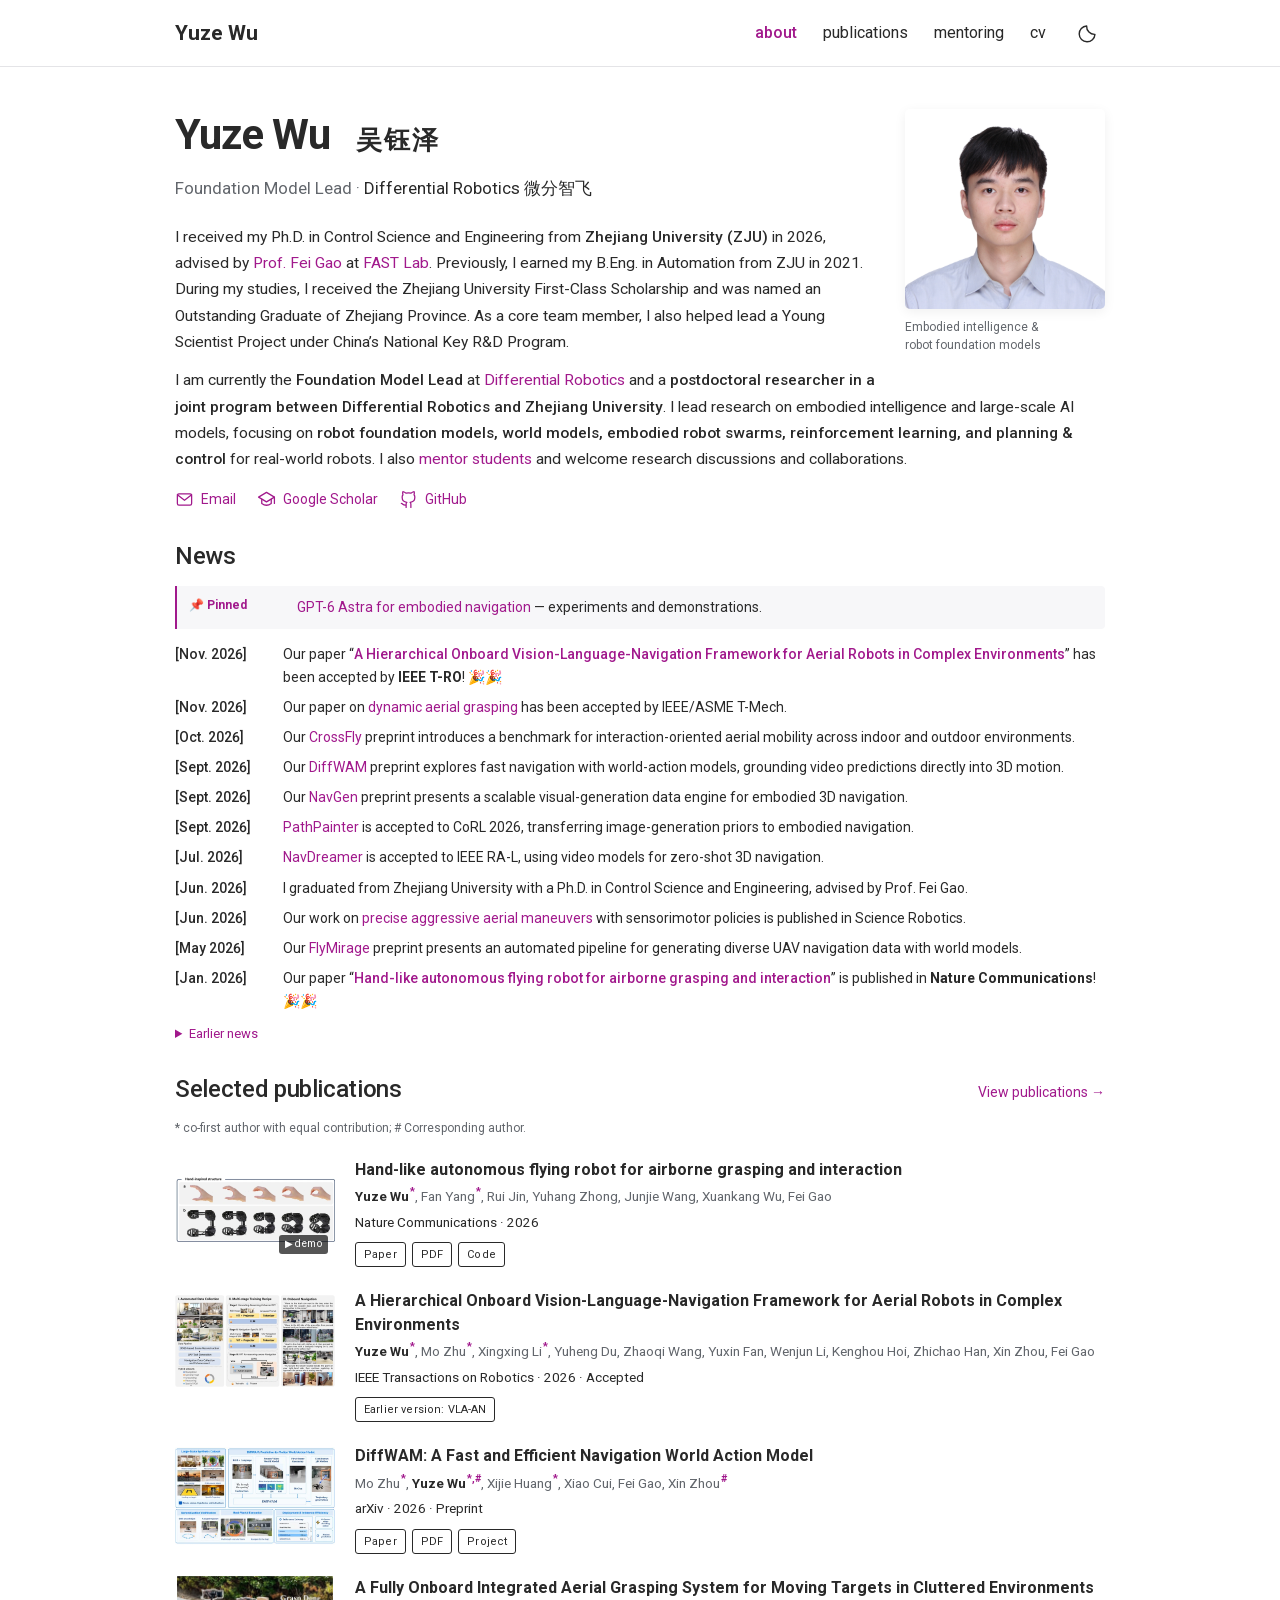
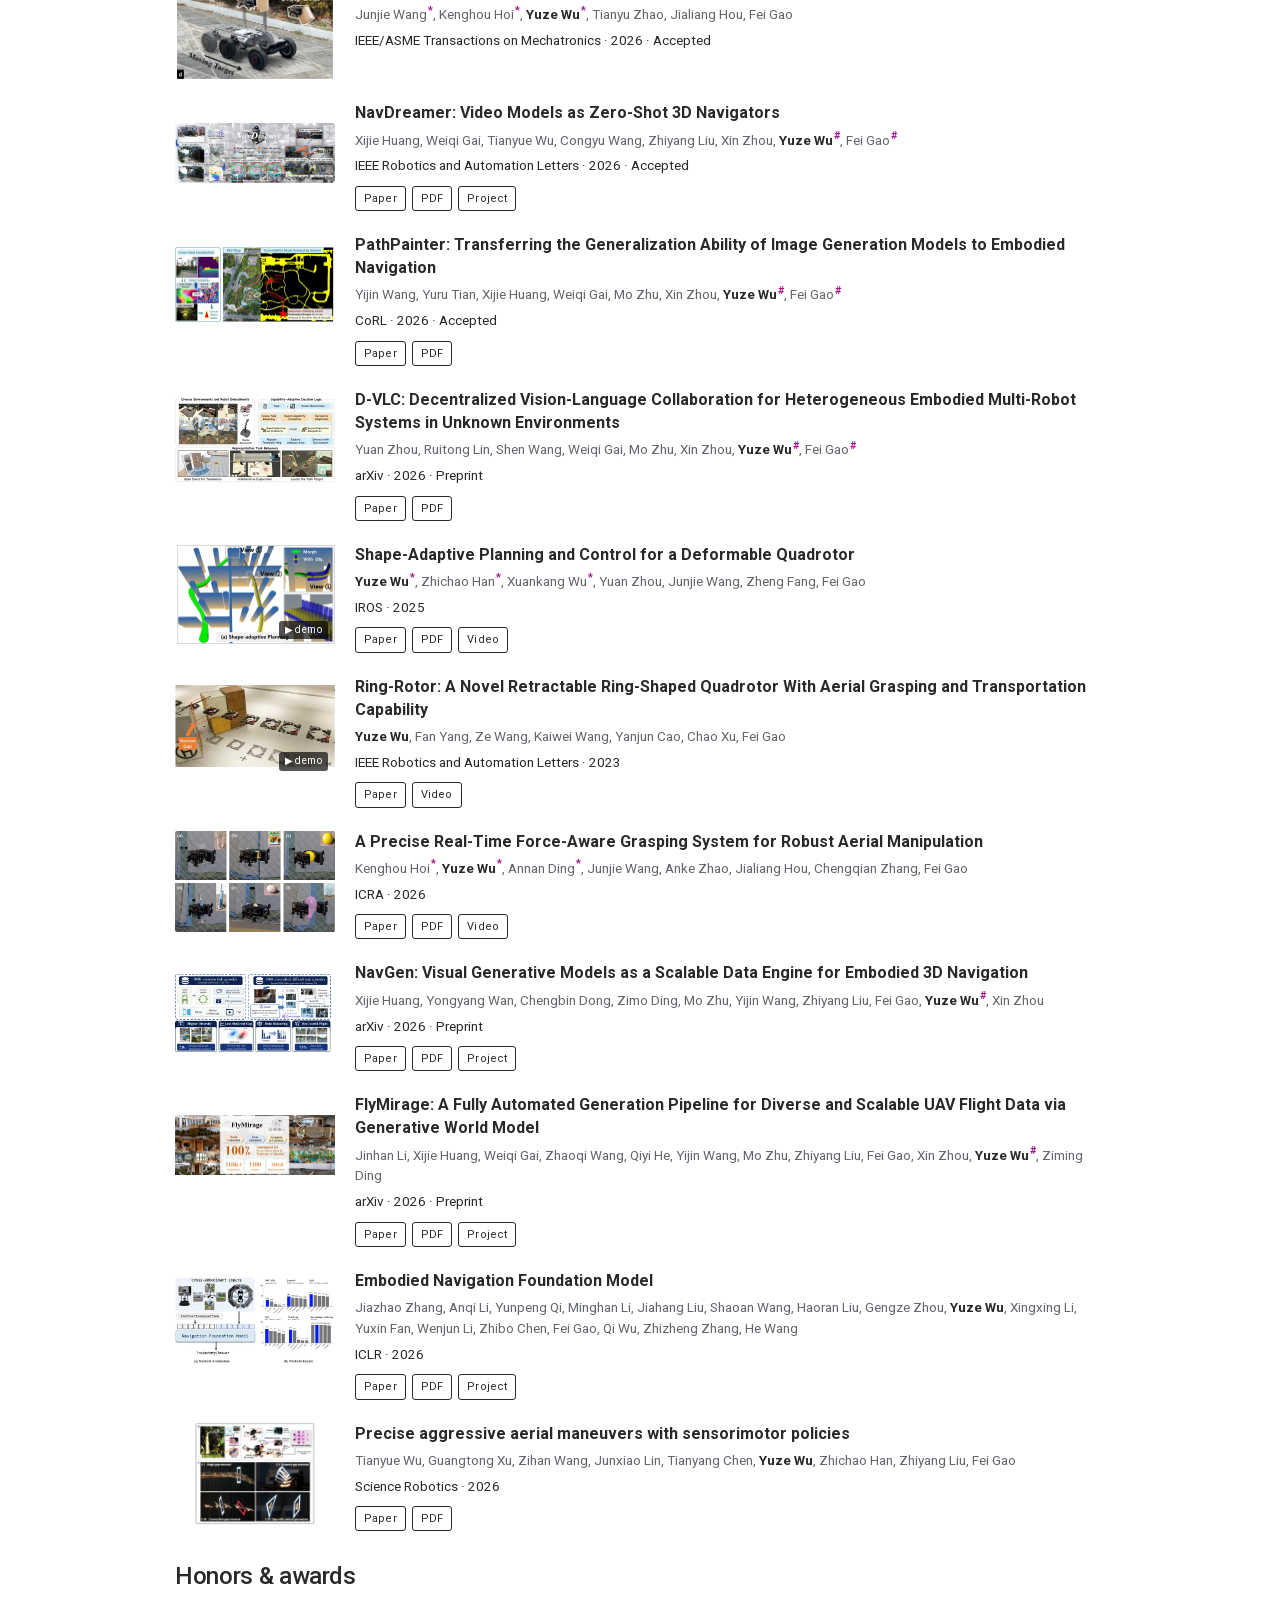
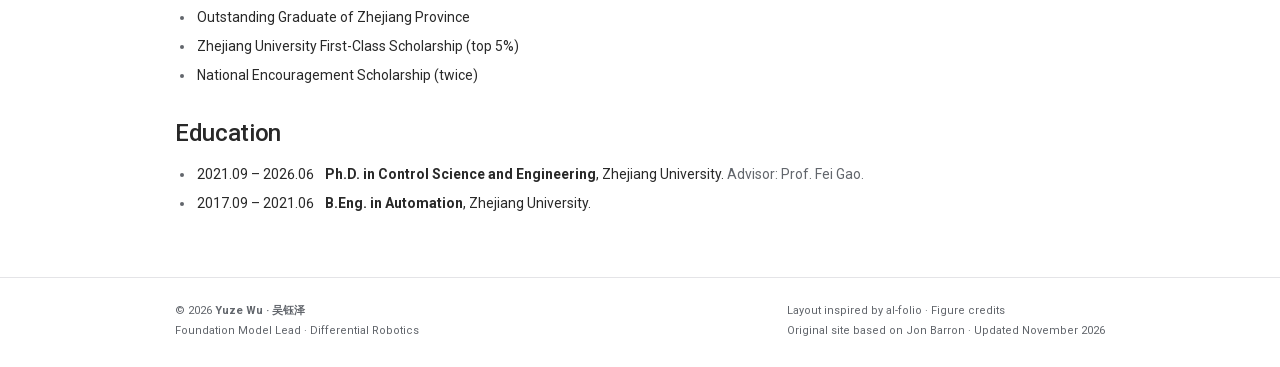
==== commit 74623ff7: "Highlight paper news and pin embodied navigation blog" ====
--- a/index.html
+++ b/index.html
@@ -5,7 +5,7 @@
 <link rel="canonical" href="https://wyz000.github.io/"><meta property="og:type" content="website"><meta property="og:title" content="Yuze Wu · 吴钰泽"><meta property="og:description" content="Yuze Wu (吴钰泽), Foundation Model Lead at Differential Robotics and joint postdoctoral researcher with Zhejiang University. Research in embodied intelligence, world models, embodied robot swarms, robot learning and aerial robotics."><meta property="og:url" content="https://wyz000.github.io/"><meta property="og:image" content="https://wyz000.github.io/assets/images/yuze-wu.jpg">
 <meta name="theme-color" content="#ffffff"><link rel="icon" href="./assets/favicon.svg" type="image/svg+xml">
 <script>try{const t=localStorage.getItem('theme');document.documentElement.dataset.theme=t||(matchMedia('(prefers-color-scheme: dark)').matches?'dark':'light')}catch(e){}</script>
-<link rel="stylesheet" href="./assets/css/site.css?v=ba0b3f9cfb"><script src="./assets/js/site.js" defer></script>
+<link rel="stylesheet" href="./assets/css/site.css?v=edd13d28de"><script src="./assets/js/site.js" defer></script>
 <script type="application/ld+json">{"@context": "https://schema.org", "@type": "Person", "name": "Yuze Wu", "alternateName": "吴钰泽", "url": "https://wyz000.github.io", "jobTitle": ["Foundation Model Lead", "Postdoctoral Researcher"], "affiliation": [{"@type": "Organization", "name": "Differential Robotics", "url": "https://www.diffrobot.com/"}, {"@type": "CollegeOrUniversity", "name": "Zhejiang University"}], "alumniOf": {"@type": "CollegeOrUniversity", "name": "Zhejiang University"}, "sameAs": ["https://scholar.google.com/citations?user=xYCz7sAAAAAJ&hl=en", "https://github.com/Wyz000"]}</script></head>
 <body><a class="skip-link" href="#main">Skip to content</a>
 <header class="site-header"><div class="wrap header-inner"><a class="brand" href="./" aria-label="Yuze Wu home"><strong>Yuze Wu</strong></a>
@@ -18,9 +18,8 @@
 <div class="intro"><p>I received my Ph.D. in Control Science and Engineering from <strong>Zhejiang University (ZJU)</strong> in 2026, advised by <a href="http://zju-fast.com/research-group/fei-gao/">Prof. Fei Gao</a> at <a href="http://zju-fast.com/">FAST Lab</a>. Previously, I earned my B.Eng. in Automation from ZJU in 2021. During my studies, I received the Zhejiang University First-Class Scholarship and was named an Outstanding Graduate of Zhejiang Province. As a core team member, I also helped lead a Young Scientist Project under China’s National Key R&amp;D Program.</p>
 <p>I am currently the <strong>Foundation Model Lead</strong> at <a href="https://www.diffrobot.com/">Differential Robotics</a> and a <strong>postdoctoral researcher in a joint program between Differential Robotics and Zhejiang University</strong>. I lead research on embodied intelligence and large-scale AI models, focusing on <strong>robot foundation models, world models, embodied robot swarms, reinforcement learning, and planning &amp; control</strong> for real-world robots. I also <a href="./mentoring/">mentor students</a> and welcome research discussions and collaborations.</p></div>
 <div class="socials"><a href="mailto:wuyuze000@zju.edu.cn"><svg class="" viewBox="0 0 24 24" fill="none" stroke="currentColor" stroke-width="1.6" stroke-linecap="round" stroke-linejoin="round" aria-hidden="true"><rect x="3" y="5" width="18" height="14" rx="2"/><path d="m3 6 9 7 9-7"/></svg><span>Email</span></a><a href="https://scholar.google.com/citations?user=xYCz7sAAAAAJ&amp;hl=en"><svg class="" viewBox="0 0 24 24" fill="none" stroke="currentColor" stroke-width="1.6" stroke-linecap="round" stroke-linejoin="round" aria-hidden="true"><path d="m2 9 10-6 10 6-10 6L2 9Z"/><path d="M6 12v5c4 3 8 3 12 0v-5M22 9v8"/></svg><span>Google Scholar</span></a><a href="https://github.com/Wyz000"><svg class="" viewBox="0 0 24 24" fill="none" stroke="currentColor" stroke-width="1.6" stroke-linecap="round" stroke-linejoin="round" aria-hidden="true"><path d="M9 19c-4 1-4-2-6-2m12 5v-4c0-1-.3-2-1-2.5 3-.3 6-1.5 6-6A5 5 0 0 0 19 6a5 5 0 0 0 0-4s-1 0-4 2a13 13 0 0 0-6 0C6 2 5 2 5 2a5 5 0 0 0 0 4 5 5 0 0 0-1 3.5c0 4.5 3 5.7 6 6-.7.5-1 1.5-1 2.5v4"/></svg><span>GitHub</span></a></div></div>
-<section class="section" aria-labelledby="news-title"><h2 id="news-title">News</h2><ul class="news-list"><li><time datetime="2026-11">[Nov. 2026]</time> <span>Our papers on <a href="./publications/#vln-ar-2026">onboard aerial VLN</a> and <a href="./publications/#dynamic-grasp-2026">dynamic aerial grasping</a> have been accepted by IEEE T-RO and IEEE/ASME T-Mech, respectively.</span></li><li><time datetime="2026-10">[Oct. 2026]</time> <span>Our <a href="./publications/#crossfly-2026">CrossFly</a> preprint introduces a benchmark for interaction-oriented aerial mobility across indoor and outdoor environments.</span></li><li><time datetime="2026-09">[Sept. 2026]</time> <span>Our <a href="./publications/#diffwam-2026">DiffWAM</a> preprint explores fast navigation with world-action models, grounding video predictions directly into 3D motion.</span></li><li><time datetime="2026-09">[Sept. 2026]</time> <span>Our <a href="./publications/#navgen-2026">NavGen</a> preprint presents a scalable visual-generation data engine for embodied 3D navigation.</span></li><li><time datetime="2026-09">[Sept. 2026]</time> <span><a href="./publications/#pathpainter-2026">PathPainter</a> is accepted to CoRL 2026, transferring image-generation priors to embodied navigation.</span></li><li><time datetime="2026-07">[Jul. 2026]</time> <span><a href="./publications/#navdreamer-2026">NavDreamer</a> is accepted to IEEE RA-L, using video models for zero-shot 3D navigation.</span></li><li><time datetime="2026-06">[Jun. 2026]</time> <span>I graduated from Zhejiang University with a Ph.D. in Control Science and Engineering, advised by Prof. Fei Gao.</span></li><li><time datetime="2026-06">[Jun. 2026]</time> <span>Our work on <a href="./publications/#sensorimotor-2026">precise aggressive aerial maneuvers</a> with sensorimotor policies is published in Science Robotics.</span></li></ul><details class="earlier-news"><summary>Earlier news</summary><ul class="news-list"><li><time datetime="2026-05">[May 2026]</time> <span>Our <a href="./publications/#flymirage-2026">FlyMirage</a> preprint presents an automated pipeline for generating diverse UAV navigation data with world models.</span></li><li><time datetime="2026-01">[Jan. 2026]</time> <span><a href="./publications/#hiarm-2026">HI-ARM</a>, our hand-like flying robot for airborne grasping and interaction, is published in Nature Communications.</span></li><li><time datetime="2025-09">[Sept. 2025]</time> <span>Our <a href="./publications/#navfom-2026">NavFoM</a> preprint introduces a navigation foundation model spanning robot embodiments and navigation tasks.</span></li><li><time datetime="2025-08">[Aug. 2025]</time> <span>Our <a href="./publications/#reactive-aerobatic-2025">reactive aerobatic flight</a> work is accepted to IEEE RA-L.</span></li></ul></details></section>
+<section class="section" aria-labelledby="news-title"><h2 id="news-title">News</h2><ul class="news-list"><li class="news-pinned"><span class="news-pin"><span aria-hidden="true">📌</span> Pinned</span> <span><a href="https://wyz000.github.io/blog/gpt6-astra-navigation/">GPT-6 Astra for embodied navigation</a> — experiments and demonstrations.</span></li></ul><ul class="news-list"><li class="news-highlight"><time datetime="2026-11">[Nov. 2026]</time> <span>Our paper “<a href="./publications/#vln-ar-2026">A Hierarchical Onboard Vision-Language-Navigation Framework for Aerial Robots in Complex Environments</a>” has been accepted by <strong>IEEE T-RO</strong>! <span class="news-celebration" aria-hidden="true">🎉🎉</span></span></li><li><time datetime="2026-11">[Nov. 2026]</time> <span>Our paper on <a href="./publications/#dynamic-grasp-2026">dynamic aerial grasping</a> has been accepted by IEEE/ASME T-Mech.</span></li><li><time datetime="2026-10">[Oct. 2026]</time> <span>Our <a href="./publications/#crossfly-2026">CrossFly</a> preprint introduces a benchmark for interaction-oriented aerial mobility across indoor and outdoor environments.</span></li><li><time datetime="2026-09">[Sept. 2026]</time> <span>Our <a href="./publications/#diffwam-2026">DiffWAM</a> preprint explores fast navigation with world-action models, grounding video predictions directly into 3D motion.</span></li><li><time datetime="2026-09">[Sept. 2026]</time> <span>Our <a href="./publications/#navgen-2026">NavGen</a> preprint presents a scalable visual-generation data engine for embodied 3D navigation.</span></li><li><time datetime="2026-09">[Sept. 2026]</time> <span><a href="./publications/#pathpainter-2026">PathPainter</a> is accepted to CoRL 2026, transferring image-generation priors to embodied navigation.</span></li><li><time datetime="2026-07">[Jul. 2026]</time> <span><a href="./publications/#navdreamer-2026">NavDreamer</a> is accepted to IEEE RA-L, using video models for zero-shot 3D navigation.</span></li><li><time datetime="2026-06">[Jun. 2026]</time> <span>I graduated from Zhejiang University with a Ph.D. in Control Science and Engineering, advised by Prof. Fei Gao.</span></li><li><time datetime="2026-06">[Jun. 2026]</time> <span>Our work on <a href="./publications/#sensorimotor-2026">precise aggressive aerial maneuvers</a> with sensorimotor policies is published in Science Robotics.</span></li><li><time datetime="2026-05">[May 2026]</time> <span>Our <a href="./publications/#flymirage-2026">FlyMirage</a> preprint presents an automated pipeline for generating diverse UAV navigation data with world models.</span></li><li class="news-highlight"><time datetime="2026-01">[Jan. 2026]</time> <span>Our paper “<a href="https://www.nature.com/articles/s41467-026-68967-3">Hand-like autonomous flying robot for airborne grasping and interaction</a>” is published in <strong>Nature Communications</strong>! <span class="news-celebration" aria-hidden="true">🎉🎉</span></span></li></ul><details class="earlier-news"><summary>Earlier news</summary><ul class="news-list"><li><time datetime="2025-09">[Sept. 2025]</time> <span>Our <a href="./publications/#navfom-2026">NavFoM</a> preprint introduces a navigation foundation model spanning robot embodiments and navigation tasks.</span></li><li><time datetime="2025-08">[Aug. 2025]</time> <span>Our <a href="./publications/#reactive-aerobatic-2025">reactive aerobatic flight</a> work is accepted to IEEE RA-L.</span></li></ul></details></section>
 <section class="section" aria-labelledby="selected-title"><div class="section-heading"><h2 id="selected-title">Selected publications</h2><a href="./publications/">View publications →</a></div><p class="author-legend">* co-first author with equal contribution; # Corresponding author.</p><div class="pub-list"><article class="pub" id="hiarm-2026" data-publication data-category="robotics" data-search="hand-like autonomous flying robot for airborne grasping and interaction yuze wu fan yang rui jin yuhang zhong junjie wang xuankang wu fei gao 2026 nature communications integrates flight and grasping in a hand-inspired robot for perching, transport and airborne interaction."><button type="button" class="pub-media" data-demo="https://wyz000.github.io/gif/HI-ARM_Movie1%20Summary%20Presentation.gif" aria-label="Play demonstration: Hand-like autonomous flying robot for airborne grasping and interaction" aria-pressed="false"><img src="./assets/images/hi-arm-figure.webp" data-poster="./assets/images/hi-arm-figure.webp" alt="Hand-inspired structure: the human grasping sequence and the corresponding HI-ARM morphing sequence." width="640" height="263" loading="lazy" decoding="async"></button><div class="pub-info"><h3><a href="https://www.nature.com/articles/s41467-026-68967-3">Hand-like autonomous flying robot for airborne grasping and interaction</a></h3><div class="authors"><strong>Yuze Wu</strong><sup class="author-mark" aria-label="co-first author with equal contribution" title="co-first author with equal contribution">*</sup>, Fan Yang<sup class="author-mark" aria-label="co-first author with equal contribution" title="co-first author with equal contribution">*</sup>, Rui Jin, Yuhang Zhong, Junjie Wang, Xuankang Wu, Fei Gao</div><p class="venue"><em>Nature Communications · 2026</em></p><div class="pub-links"><a class="pub-link" href="https://www.nature.com/articles/s41467-026-68967-3">Paper</a><a class="pub-link" href="https://www.nature.com/articles/s41467-026-68967-3.pdf">PDF</a><a class="pub-link" href="https://github.com/Wyz000/HIARM">Code</a></div></div></article><article class="pub" id="vln-ar-2026" data-publication data-category="models" data-search="a hierarchical onboard vision-language-navigation framework for aerial robots in complex environments yuze wu mo zhu xingxing li yuheng du zhaoqi wang yuxin fan wenjun li kenghou hoi zhichao han xin zhou fei gao 2026 ieee transactions on robotics a hierarchical onboard vision-language navigation framework for aerial robots, extending vla-an."><a class="pub-media" href="https://arxiv.org/abs/2512.15258" aria-label="View A Hierarchical Onboard Vision-Language-Navigation Framework for Aerial Robots in Complex Environments"><img src="./assets/images/vln-ar.webp" data-poster="./assets/images/vln-ar.webp" alt="Complete overview of VLN-AR data collection, multi-stage training, and onboard navigation." width="640" height="365" loading="lazy" decoding="async"></a><div class="pub-info"><h3>A Hierarchical Onboard Vision-Language-Navigation Framework for Aerial Robots in Complex Environments</h3><div class="authors"><strong>Yuze Wu</strong><sup class="author-mark" aria-label="co-first author with equal contribution" title="co-first author with equal contribution">*</sup>, Mo Zhu<sup class="author-mark" aria-label="co-first author with equal contribution" title="co-first author with equal contribution">*</sup>, Xingxing Li<sup class="author-mark" aria-label="co-first author with equal contribution" title="co-first author with equal contribution">*</sup>, Yuheng Du, Zhaoqi Wang, Yuxin Fan, Wenjun Li, Kenghou Hoi, Zhichao Han, Xin Zhou, Fei Gao</div><p class="venue"><em>IEEE Transactions on Robotics · 2026 · Accepted</em></p><div class="pub-links"><a class="pub-link" href="https://arxiv.org/abs/2512.15258">Earlier version: VLA-AN</a></div></div></article><article class="pub" id="diffwam-2026" data-publication data-category="models" data-search="diffwam: a fast and efficient navigation world action model mo zhu yuze wu xijie huang xiao cui fei gao xin zhou 2026 arxiv grounds predictive representations from video foundation models directly into continuous 3d navigation trajectories."><a class="pub-media" href="https://zzmmzzm.github.io/diffwam.github.io/" aria-label="View DiffWAM: A Fast and Efficient Navigation World Action Model"><img src="./assets/images/diffwam.webp" data-poster="./assets/images/diffwam.webp" alt="DiffWAM: A Fast and Efficient Navigation World Action Model" width="540" height="348" loading="lazy" decoding="async"></a><div class="pub-info"><h3><a href="https://arxiv.org/abs/2609.39763">DiffWAM: A Fast and Efficient Navigation World Action Model</a></h3><div class="authors">Mo Zhu<sup class="author-mark" aria-label="co-first author with equal contribution" title="co-first author with equal contribution">*</sup>, <strong>Yuze Wu</strong><sup class="author-mark" aria-label="co-first author with equal contribution; Corresponding author" title="co-first author with equal contribution; Corresponding author">*,#</sup>, Xijie Huang<sup class="author-mark" aria-label="co-first author with equal contribution" title="co-first author with equal contribution">*</sup>, Xiao Cui, Fei Gao, Xin Zhou<sup class="author-mark" aria-label="Corresponding author" title="Corresponding author">#</sup></div><p class="venue"><em>arXiv · 2026 · Preprint</em></p><div class="pub-links"><a class="pub-link" href="https://arxiv.org/abs/2609.39763">Paper</a><a class="pub-link" href="https://arxiv.org/pdf/2609.39763">PDF</a><a class="pub-link" href="https://zzmmzzm.github.io/diffwam.github.io/">Project</a></div></div></article><article class="pub" id="dynamic-grasp-2026" data-publication data-category="robotics" data-search="a fully onboard integrated aerial grasping system for moving targets in cluttered environments junjie wang kenghou hoi yuze wu tianyu zhao jialiang hou fei gao 2026 ieee/asme transactions on mechatronics fully onboard perception and planning for aerial grasping of moving targets in cluttered environments."><div class="pub-media"><img src="./assets/images/dynamic-grasp.webp" data-poster="./assets/images/dynamic-grasp.webp" alt="Outdoor moving-target capture experiment, showing the aerial robot and mobile target." width="640" height="426" loading="lazy" decoding="async"></div><div class="pub-info"><h3>A Fully Onboard Integrated Aerial Grasping System for Moving Targets in Cluttered Environments</h3><div class="authors">Junjie Wang<sup class="author-mark" aria-label="co-first author with equal contribution" title="co-first author with equal contribution">*</sup>, Kenghou Hoi<sup class="author-mark" aria-label="co-first author with equal contribution" title="co-first author with equal contribution">*</sup>, <strong>Yuze Wu</strong><sup class="author-mark" aria-label="co-first author with equal contribution" title="co-first author with equal contribution">*</sup>, Tianyu Zhao, Jialiang Hou, Fei Gao</div><p class="venue"><em>IEEE/ASME Transactions on Mechatronics · 2026 · Accepted</em></p><div class="pub-links"></div></div></article><article class="pub" id="navdreamer-2026" data-publication data-category="models" data-search="navdreamer: video models as zero-shot 3d navigators xijie huang weiqi gai tianyue wu congyu wang zhiyang liu xin zhou yuze wu fei gao 2026 ieee robotics and automation letters uses video generation models as a zero-shot interface between language instructions and 3d navigation trajectories."><a class="pub-media" href="https://xinjiu612.github.io/NavDreamer/" aria-label="View NavDreamer: Video Models as Zero-Shot 3D Navigators"><img src="./assets/images/navdreamer.webp" data-poster="./assets/images/navdreamer.webp" alt="NavDreamer: Video Models as Zero-Shot 3D Navigators" width="540" height="348" loading="lazy" decoding="async"></a><div class="pub-info"><h3><a href="https://arxiv.org/abs/2602.09765">NavDreamer: Video Models as Zero-Shot 3D Navigators</a></h3><div class="authors">Xijie Huang, Weiqi Gai, Tianyue Wu, Congyu Wang, Zhiyang Liu, Xin Zhou, <strong>Yuze Wu</strong><sup class="author-mark" aria-label="Corresponding author" title="Corresponding author">#</sup>, Fei Gao<sup class="author-mark" aria-label="Corresponding author" title="Corresponding author">#</sup></div><p class="venue"><em>IEEE Robotics and Automation Letters · 2026 · Accepted</em></p><div class="pub-links"><a class="pub-link" href="https://arxiv.org/abs/2602.09765">Paper</a><a class="pub-link" href="https://arxiv.org/pdf/2602.09765">PDF</a><a class="pub-link" href="https://xinjiu612.github.io/NavDreamer/">Project</a></div></div></article><article class="pub" id="pathpainter-2026" data-publication data-category="models" data-search="pathpainter: transferring the generalization ability of image generation models to embodied navigation yijin wang yuru tian xijie huang weiqi gai mo zhu xin zhou yuze wu fei gao 2026 corl transfers image generation priors to navigation using bird&#x27;s-eye-view maps and cross-view localization."><a class="pub-media" href="https://arxiv.org/abs/2605.07496" aria-label="View PathPainter: Transferring the Generalization Ability of Image Generation Models to Embodied Navigation"><img src="./assets/images/pathpainter.webp" data-poster="./assets/images/pathpainter.webp" alt="PathPainter: Transferring the Generalization Ability of Image Generation Models to Embodied Navigation — Figure 1: Navigation system overview" width="640" height="302" loading="lazy" decoding="async"></a><div class="pub-info"><h3><a href="https://arxiv.org/abs/2605.07496">PathPainter: Transferring the Generalization Ability of Image Generation Models to Embodied Navigation</a></h3><div class="authors">Yijin Wang, Yuru Tian, Xijie Huang, Weiqi Gai, Mo Zhu, Xin Zhou, <strong>Yuze Wu</strong><sup class="author-mark" aria-label="Corresponding author" title="Corresponding author">#</sup>, Fei Gao<sup class="author-mark" aria-label="Corresponding author" title="Corresponding author">#</sup></div><p class="venue"><em>CoRL · 2026 · Accepted</em></p><div class="pub-links"><a class="pub-link" href="https://arxiv.org/abs/2605.07496">Paper</a><a class="pub-link" href="https://arxiv.org/pdf/2605.07496">PDF</a></div></div></article><article class="pub" id="d-vlc-2026" data-publication data-category="models" data-search="d-vlc: decentralized vision-language collaboration for heterogeneous embodied multi-robot systems in unknown environments yuan zhou ruitong lin shen wang weiqi gai mo zhu xin zhou yuze wu fei gao 2026 arxiv decentralized vision-language reasoning coordinates heterogeneous robots in unknown environments."><a class="pub-media" href="https://arxiv.org/abs/2607.29009" aria-label="View D-VLC: Decentralized Vision-Language Collaboration for Heterogeneous Embodied Multi-Robot Systems in Unknown Environments"><img src="./assets/images/d-vlc.webp" data-poster="./assets/images/d-vlc.webp" alt="D-VLC: Decentralized Vision-Language Collaboration for Heterogeneous Embodied Multi-Robot Systems in Unknown Environments — Figure 1: Decentralized heterogeneous multi-robot collaboration" width="640" height="340" loading="lazy" decoding="async"></a><div class="pub-info"><h3><a href="https://arxiv.org/abs/2607.29009">D-VLC: Decentralized Vision-Language Collaboration for Heterogeneous Embodied Multi-Robot Systems in Unknown Environments</a></h3><div class="authors">Yuan Zhou, Ruitong Lin, Shen Wang, Weiqi Gai, Mo Zhu, Xin Zhou, <strong>Yuze Wu</strong><sup class="author-mark" aria-label="Corresponding author" title="Corresponding author">#</sup>, Fei Gao<sup class="author-mark" aria-label="Corresponding author" title="Corresponding author">#</sup></div><p class="venue"><em>arXiv · 2026 · Preprint</em></p><div class="pub-links"><a class="pub-link" href="https://arxiv.org/abs/2607.29009">Paper</a><a class="pub-link" href="https://arxiv.org/pdf/2607.29009">PDF</a></div></div></article><article class="pub" id="shape-adaptive-2025" data-publication data-category="robotics" data-search="shape-adaptive planning and control for a deformable quadrotor yuze wu zhichao han xuankang wu yuan zhou junjie wang zheng fang fei gao 2025 iros plans deformation-aware trajectories and compensates disturbances for shape-changing quadrotors."><button type="button" class="pub-media" data-demo="https://wyz000.github.io/gif/Iros2025%20Rr%20Video-mid.gif" aria-label="Play demonstration: Shape-Adaptive Planning and Control for a Deformable Quadrotor" aria-pressed="false"><img src="./assets/images/shape-adaptive.webp" data-poster="./assets/images/shape-adaptive.webp" alt="Shape-adaptive planning overview with deformation trajectories." width="640" height="406" loading="lazy" decoding="async"></button><div class="pub-info"><h3><a href="https://arxiv.org/abs/2505.15010">Shape-Adaptive Planning and Control for a Deformable Quadrotor</a></h3><div class="authors"><strong>Yuze Wu</strong><sup class="author-mark" aria-label="co-first author with equal contribution" title="co-first author with equal contribution">*</sup>, Zhichao Han<sup class="author-mark" aria-label="co-first author with equal contribution" title="co-first author with equal contribution">*</sup>, Xuankang Wu<sup class="author-mark" aria-label="co-first author with equal contribution" title="co-first author with equal contribution">*</sup>, Yuan Zhou, Junjie Wang, Zheng Fang, Fei Gao</div><p class="venue"><em>IROS · 2025</em></p><div class="pub-links"><a class="pub-link" href="https://arxiv.org/abs/2505.15010">Paper</a><a class="pub-link" href="https://arxiv.org/pdf/2505.15010">PDF</a><a class="pub-link" href="https://www.bilibili.com/video/BV14eRpYnE8K/">Video</a></div></div></article><article class="pub" id="ring-rotor-2023" data-publication data-category="robotics" data-search="ring-rotor: a novel retractable ring-shaped quadrotor with aerial grasping and transportation capability yuze wu fan yang ze wang kaiwei wang yanjun cao chao xu fei gao 2023 ieee robotics and automation letters a retractable ring-shaped quadrotor for whole-body aerial grasping and transportation."><button type="button" class="pub-media" data-demo="https://wyz000.github.io/gif/RingRotor_0905.gif" aria-label="Play demonstration: Ring-Rotor: A Novel Retractable Ring-Shaped Quadrotor With Aerial Grasping and Transportation Capability" aria-pressed="false"><img src="./assets/images/ring-rotor.webp" data-poster="./assets/images/ring-rotor.webp" alt="Long-exposure demonstration of Ring-Rotor deforming through a narrow gap." width="640" height="327" loading="lazy" decoding="async"></button><div class="pub-info"><h3><a href="https://ieeexplore.ieee.org/document/10044964">Ring-Rotor: A Novel Retractable Ring-Shaped Quadrotor With Aerial Grasping and Transportation Capability</a></h3><div class="authors"><strong>Yuze Wu</strong>, Fan Yang, Ze Wang, Kaiwei Wang, Yanjun Cao, Chao Xu, Fei Gao</div><p class="venue"><em>IEEE Robotics and Automation Letters · 2023</em></p><div class="pub-links"><a class="pub-link" href="https://ieeexplore.ieee.org/document/10044964">Paper</a><a class="pub-link" href="https://www.bilibili.com/video/BV1gY4y1K723/">Video</a></div></div></article><article class="pub" id="force-grasp-2026" data-publication data-category="robotics" data-search="a precise real-time force-aware grasping system for robust aerial manipulation kenghou hoi yuze wu annan ding junjie wang anke zhao jialiang hou chengqian zhang fei gao 2026 icra introduces lightweight magnetic tactile sensing and force-aware control for delicate aerial grasping."><a class="pub-media" href="https://arxiv.org/abs/2602.08599" aria-label="View A Precise Real-Time Force-Aware Grasping System for Robust Aerial Manipulation"><img src="./assets/images/force-grasp-wide.webp" data-poster="./assets/images/force-grasp-wide.webp" alt="Force-aware aerial grasping of a glass cup, toy blocks, stress ball, wooden puzzle, egg, and balloon." width="640" height="402" loading="lazy" decoding="async"></a><div class="pub-info"><h3><a href="https://arxiv.org/abs/2602.08599">A Precise Real-Time Force-Aware Grasping System for Robust Aerial Manipulation</a></h3><div class="authors">Kenghou Hoi<sup class="author-mark" aria-label="co-first author with equal contribution" title="co-first author with equal contribution">*</sup>, <strong>Yuze Wu</strong><sup class="author-mark" aria-label="co-first author with equal contribution" title="co-first author with equal contribution">*</sup>, Annan Ding<sup class="author-mark" aria-label="co-first author with equal contribution" title="co-first author with equal contribution">*</sup>, Junjie Wang, Anke Zhao, Jialiang Hou, Chengqian Zhang, Fei Gao</div><p class="venue"><em>ICRA · 2026</em></p><div class="pub-links"><a class="pub-link" href="https://arxiv.org/abs/2602.08599">Paper</a><a class="pub-link" href="https://arxiv.org/pdf/2602.08599">PDF</a><a class="pub-link" href="https://www.youtube.com/watch?v=mbcZkrJEf1I">Video</a></div></div></article><article class="pub" id="navgen-2026" data-publication data-category="models" data-search="navgen: visual generative models as a scalable data engine for embodied 3d navigation xijie huang yongyang wan chengbin dong zimo ding mo zhu yijin wang zhiyang liu fei gao yuze wu xin zhou 2026 arxiv uses visual generative models to scale diverse aerial navigation training data."><a class="pub-media" href="https://xinjiu612.github.io/NavGen/" aria-label="View NavGen: Visual Generative Models as a Scalable Data Engine for Embodied 3D Navigation"><img src="./assets/images/navgen.webp" data-poster="./assets/images/navgen.webp" alt="NavGen: Visual Generative Models as a Scalable Data Engine for Embodied 3D Navigation" width="540" height="348" loading="lazy" decoding="async"></a><div class="pub-info"><h3><a href="https://arxiv.org/abs/2609.30770">NavGen: Visual Generative Models as a Scalable Data Engine for Embodied 3D Navigation</a></h3><div class="authors">Xijie Huang, Yongyang Wan, Chengbin Dong, Zimo Ding, Mo Zhu, Yijin Wang, Zhiyang Liu, Fei Gao, <strong>Yuze Wu</strong><sup class="author-mark" aria-label="Corresponding author" title="Corresponding author">#</sup>, Xin Zhou</div><p class="venue"><em>arXiv · 2026 · Preprint</em></p><div class="pub-links"><a class="pub-link" href="https://arxiv.org/abs/2609.30770">Paper</a><a class="pub-link" href="https://arxiv.org/pdf/2609.30770">PDF</a><a class="pub-link" href="https://xinjiu612.github.io/NavGen/">Project</a></div></div></article><article class="pub" id="flymirage-2026" data-publication data-category="models" data-search="flymirage: a fully automated generation pipeline for diverse and scalable uav flight data via generative world model jinhan li xijie huang weiqi gai zhaoqi wang qiyi he yijin wang mo zhu zhiyang liu fei gao xin zhou yuze wu ziming ding 2026 arxiv combines generative world models, scene annotation and motion planning to create aerial navigation data."><a class="pub-media" href="https://lij1500.github.io/flymirage_website/" aria-label="View FlyMirage: A Fully Automated Generation Pipeline for Diverse and Scalable UAV Flight Data via Generative World Model"><img src="./assets/images/flymirage.webp" data-poster="./assets/images/flymirage.webp" alt="FlyMirage: A Fully Automated Generation Pipeline for Diverse and Scalable UAV Flight Data via Generative World Model — Figure 1: FlyMirage pipeline and scene diversity" width="640" height="242" loading="lazy" decoding="async"></a><div class="pub-info"><h3><a href="https://arxiv.org/abs/2605.19600">FlyMirage: A Fully Automated Generation Pipeline for Diverse and Scalable UAV Flight Data via Generative World Model</a></h3><div class="authors">Jinhan Li, Xijie Huang, Weiqi Gai, Zhaoqi Wang, Qiyi He, Yijin Wang, Mo Zhu, Zhiyang Liu, Fei Gao, Xin Zhou, <strong>Yuze Wu</strong><sup class="author-mark" aria-label="Corresponding author" title="Corresponding author">#</sup>, Ziming Ding</div><p class="venue"><em>arXiv · 2026 · Preprint</em></p><div class="pub-links"><a class="pub-link" href="https://arxiv.org/abs/2605.19600">Paper</a><a class="pub-link" href="https://arxiv.org/pdf/2605.19600">PDF</a><a class="pub-link" href="https://lij1500.github.io/flymirage_website/">Project</a></div></div></article><article class="pub" id="navfom-2026" data-publication data-category="models" data-search="embodied navigation foundation model jiazhao zhang anqi li yunpeng qi minghan li jiahang liu shaoan wang haoran liu gengze zhou yuze wu xingxing li yuxin fan wenjun li zhibo chen fei gao qi wu zhizheng zhang he wang 2026 iclr a cross-embodiment, cross-task navigation model spanning multiple robot platforms."><a class="pub-media" href="https://pku-epic.github.io/NavFoM-Web/" aria-label="View Embodied Navigation Foundation Model"><img src="./assets/images/navfom.webp" data-poster="./assets/images/navfom.webp" alt="Embodied Navigation Foundation Model" width="540" height="348" loading="lazy" decoding="async"></a><div class="pub-info"><h3><a href="https://openreview.net/forum?id=kkBOIsrCXh">Embodied Navigation Foundation Model</a></h3><div class="authors">Jiazhao Zhang, Anqi Li, Yunpeng Qi, Minghan Li, Jiahang Liu, Shaoan Wang, Haoran Liu, Gengze Zhou, <strong>Yuze Wu</strong>, Xingxing Li, Yuxin Fan, Wenjun Li, Zhibo Chen, Fei Gao, Qi Wu, Zhizheng Zhang, He Wang</div><p class="venue"><em>ICLR · 2026</em></p><div class="pub-links"><a class="pub-link" href="https://openreview.net/forum?id=kkBOIsrCXh">Paper</a><a class="pub-link" href="https://arxiv.org/pdf/2509.12129">PDF</a><a class="pub-link" href="https://pku-epic.github.io/NavFoM-Web/">Project</a></div></div></article><article class="pub" id="sensorimotor-2026" data-publication data-category="robotics" data-search="precise aggressive aerial maneuvers with sensorimotor policies tianyue wu guangtong xu zihan wang junxiao lin tianyang chen yuze wu zhichao han zhiyang liu fei gao 2026 science robotics learns sensorimotor policies that map onboard vision and proprioception to precise aggressive flight through narrow gaps."><a class="pub-media" href="https://doi.org/10.1126/scirobotics.aeb0180" aria-label="View Precise aggressive aerial maneuvers with sensorimotor policies"><img src="./assets/images/sensorimotor.webp" data-poster="./assets/images/sensorimotor.webp" alt="Precise aggressive aerial maneuvers with sensorimotor policies" width="540" height="348" loading="lazy" decoding="async"></a><div class="pub-info"><h3><a href="https://doi.org/10.1126/scirobotics.aeb0180">Precise aggressive aerial maneuvers with sensorimotor policies</a></h3><div class="authors">Tianyue Wu, Guangtong Xu, Zihan Wang, Junxiao Lin, Tianyang Chen, <strong>Yuze Wu</strong>, Zhichao Han, Zhiyang Liu, Fei Gao</div><p class="venue"><em>Science Robotics · 2026</em></p><div class="pub-links"><a class="pub-link" href="https://doi.org/10.1126/scirobotics.aeb0180">Paper</a><a class="pub-link" href="https://arxiv.org/pdf/2604.05828">PDF</a></div></div></article></div></section>
 <section class="section" aria-labelledby="honors-title"><h2 id="honors-title">Honors &amp; awards</h2><ul class="compact-list"><li>Outstanding Graduate of Zhejiang Province</li><li>Zhejiang University First-Class Scholarship (top 5%)</li><li>National Encouragement Scholarship (twice)</li></ul></section>
-<section class="section" aria-labelledby="education-title"><h2 id="education-title">Education</h2><ul class="compact-list education-list"><li><span class="education-date">2021.09 – 2026.06</span> <strong>Ph.D. in Control Science and Engineering</strong>, Zhejiang University. <span class="quiet-note">Advisor: Prof. Fei Gao.</span></li><li><span class="education-date">2017.09 – 2021.06</span> <strong>B.Eng. in Automation</strong>, Zhejiang University.</li></ul></section>
-<section class="section" aria-labelledby="notes-title"><h2 id="notes-title">Research notes</h2><p class="research-note"><a href="https://wyz000.github.io/blog/gpt6-astra-navigation/">GPT-6 Astra for embodied navigation</a> <span class="quiet-note">— experiments and demonstrations</span></p></section></main>
+<section class="section" aria-labelledby="education-title"><h2 id="education-title">Education</h2><ul class="compact-list education-list"><li><span class="education-date">2021.09 – 2026.06</span> <strong>Ph.D. in Control Science and Engineering</strong>, Zhejiang University. <span class="quiet-note">Advisor: Prof. Fei Gao.</span></li><li><span class="education-date">2017.09 – 2021.06</span> <strong>B.Eng. in Automation</strong>, Zhejiang University.</li></ul></section></main>
 <footer class="site-footer"><div class="wrap footer-inner"><span>© 2026 <strong>Yuze Wu · <span lang="zh-CN">吴钰泽</span></strong><br>Foundation Model Lead · <a href="https://www.diffrobot.com/">Differential Robotics</a></span><span>Layout inspired by <a href="https://github.com/alshedivat/al-folio">al-folio</a> · <a href="./assets/images/CREDITS.txt">Figure credits</a><br>Original site based on <a href="https://jonbarron.info/">Jon Barron</a> · Updated November 2026</span></div></footer></body></html>
--- a/assets/css/site.css
+++ b/assets/css/site.css
@@ -15,6 +15,9 @@
 .news-list{list-style:none;padding:0;margin:0;font-size:14px;line-height:1.65}
 .news-list li{display:grid;grid-template-columns:96px minmax(0,1fr);gap:12px;margin:0 0 7px}
 .news-list time{font-weight:500;white-space:nowrap;font-variant-numeric:tabular-nums}
+.news-list .news-pinned{padding:10px 12px;margin-bottom:14px;border-left:2px solid var(--accent);border-radius:0 4px 4px 0;background:var(--soft)}
+.news-pin{color:var(--accent);font-size:12px;font-weight:700;white-space:nowrap;margin-right:6px}
+.news-highlight a{font-weight:500}.news-celebration{white-space:nowrap}
 .earlier-news{margin-top:10px;font-size:13px}
 .earlier-news>summary{color:var(--accent);cursor:pointer;width:fit-content}
 .earlier-news[open]>.news-list{margin-top:12px}
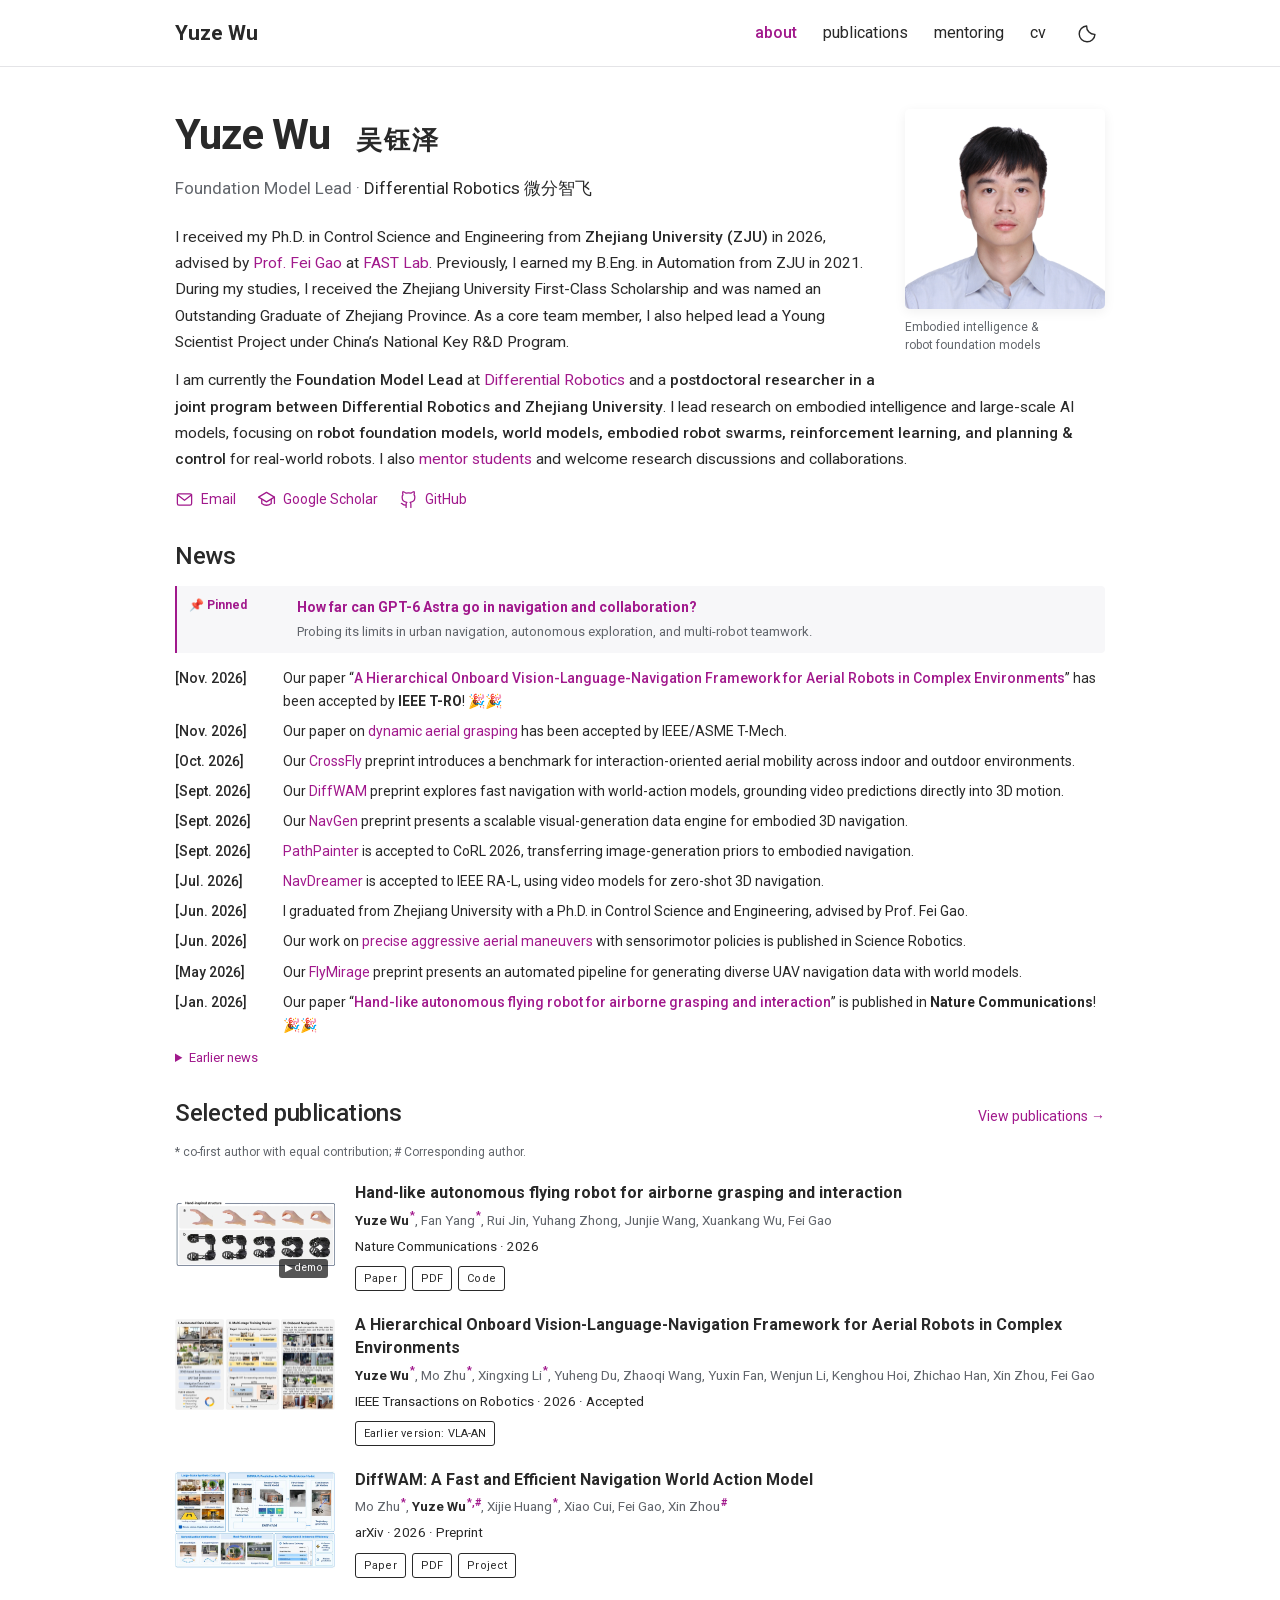
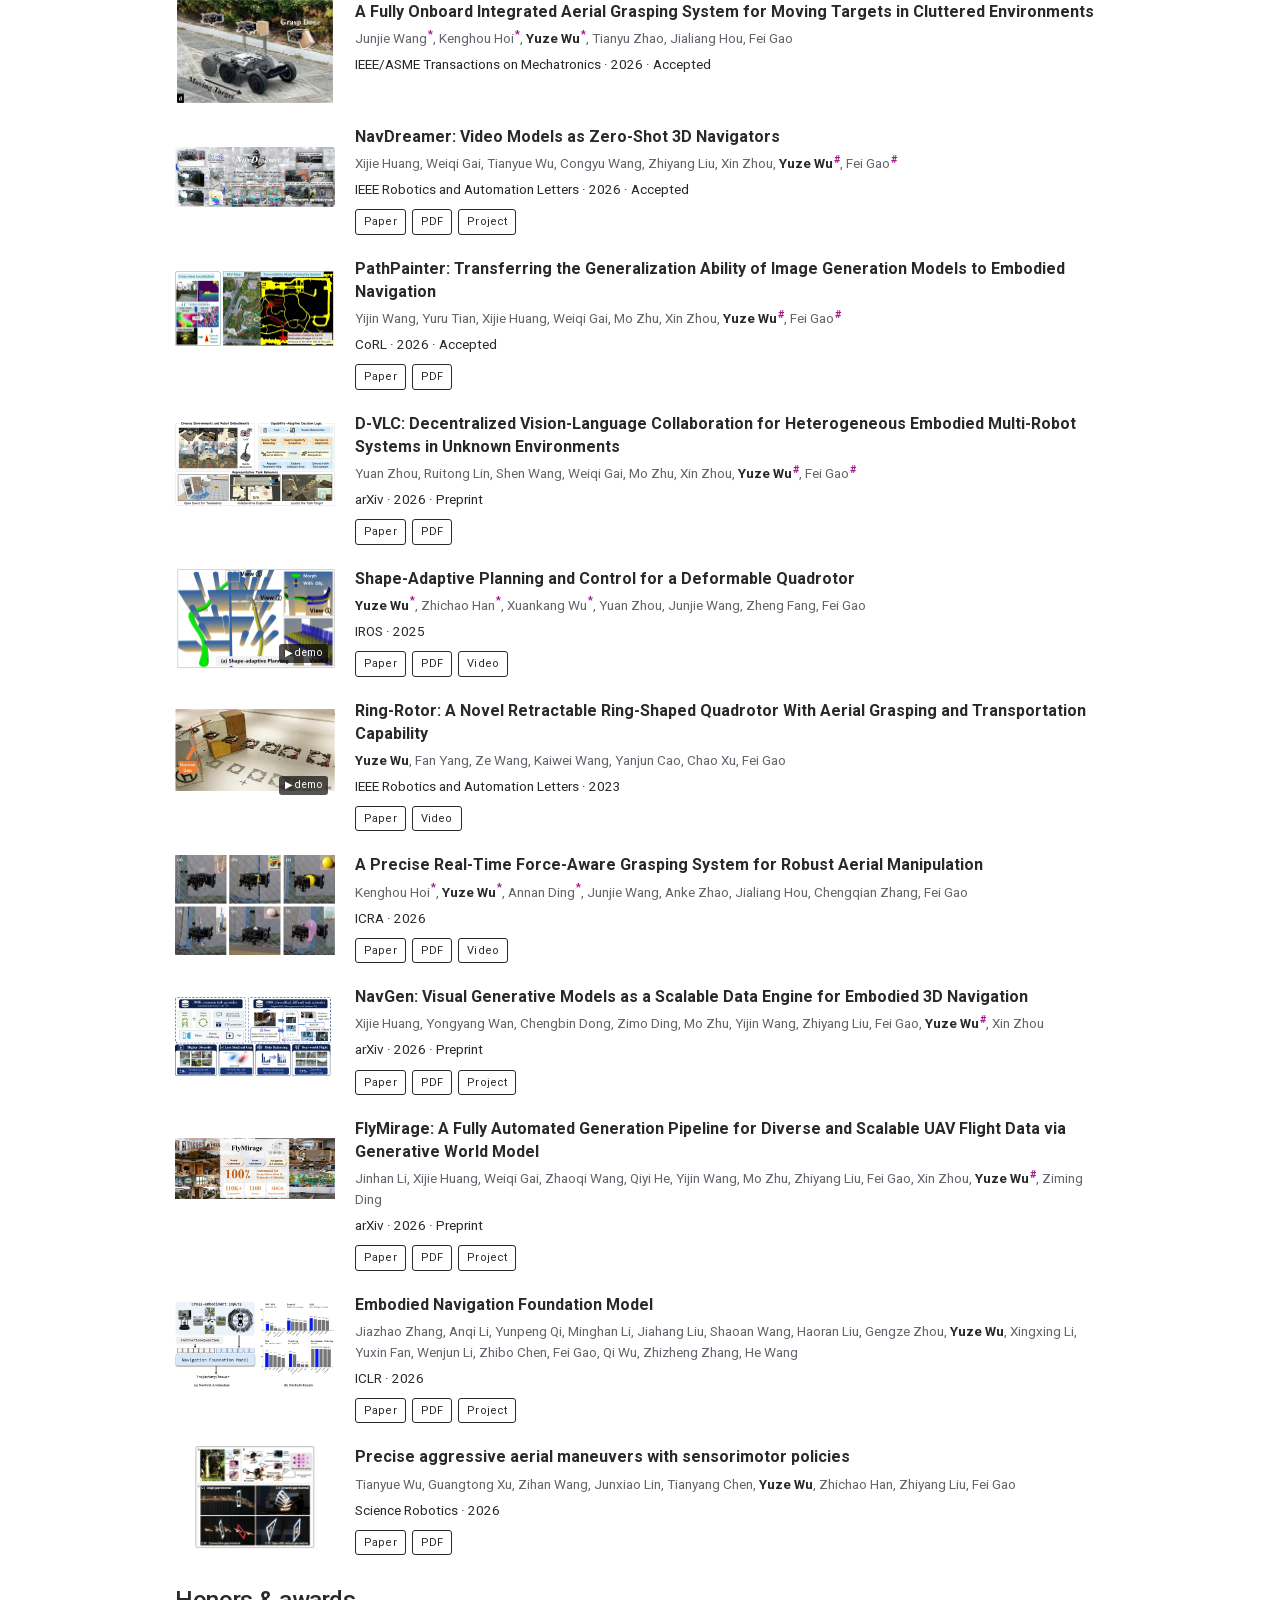
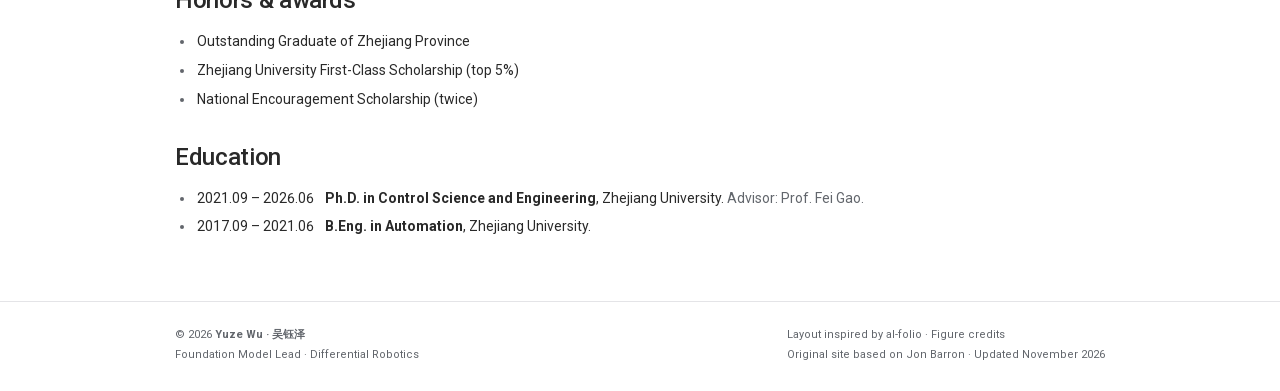
==== commit 1515b877: "Sharpen pinned navigation blog headline and introduction" ====
--- a/index.html
+++ b/index.html
@@ -5,7 +5,7 @@
 <link rel="canonical" href="https://wyz000.github.io/"><meta property="og:type" content="website"><meta property="og:title" content="Yuze Wu · 吴钰泽"><meta property="og:description" content="Yuze Wu (吴钰泽), Foundation Model Lead at Differential Robotics and joint postdoctoral researcher with Zhejiang University. Research in embodied intelligence, world models, embodied robot swarms, robot learning and aerial robotics."><meta property="og:url" content="https://wyz000.github.io/"><meta property="og:image" content="https://wyz000.github.io/assets/images/yuze-wu.jpg">
 <meta name="theme-color" content="#ffffff"><link rel="icon" href="./assets/favicon.svg" type="image/svg+xml">
 <script>try{const t=localStorage.getItem('theme');document.documentElement.dataset.theme=t||(matchMedia('(prefers-color-scheme: dark)').matches?'dark':'light')}catch(e){}</script>
-<link rel="stylesheet" href="./assets/css/site.css?v=edd13d28de"><script src="./assets/js/site.js" defer></script>
+<link rel="stylesheet" href="./assets/css/site.css?v=0efd8b36a1"><script src="./assets/js/site.js" defer></script>
 <script type="application/ld+json">{"@context": "https://schema.org", "@type": "Person", "name": "Yuze Wu", "alternateName": "吴钰泽", "url": "https://wyz000.github.io", "jobTitle": ["Foundation Model Lead", "Postdoctoral Researcher"], "affiliation": [{"@type": "Organization", "name": "Differential Robotics", "url": "https://www.diffrobot.com/"}, {"@type": "CollegeOrUniversity", "name": "Zhejiang University"}], "alumniOf": {"@type": "CollegeOrUniversity", "name": "Zhejiang University"}, "sameAs": ["https://scholar.google.com/citations?user=xYCz7sAAAAAJ&hl=en", "https://github.com/Wyz000"]}</script></head>
 <body><a class="skip-link" href="#main">Skip to content</a>
 <header class="site-header"><div class="wrap header-inner"><a class="brand" href="./" aria-label="Yuze Wu home"><strong>Yuze Wu</strong></a>
@@ -18,7 +18,7 @@
 <div class="intro"><p>I received my Ph.D. in Control Science and Engineering from <strong>Zhejiang University (ZJU)</strong> in 2026, advised by <a href="http://zju-fast.com/research-group/fei-gao/">Prof. Fei Gao</a> at <a href="http://zju-fast.com/">FAST Lab</a>. Previously, I earned my B.Eng. in Automation from ZJU in 2021. During my studies, I received the Zhejiang University First-Class Scholarship and was named an Outstanding Graduate of Zhejiang Province. As a core team member, I also helped lead a Young Scientist Project under China’s National Key R&amp;D Program.</p>
 <p>I am currently the <strong>Foundation Model Lead</strong> at <a href="https://www.diffrobot.com/">Differential Robotics</a> and a <strong>postdoctoral researcher in a joint program between Differential Robotics and Zhejiang University</strong>. I lead research on embodied intelligence and large-scale AI models, focusing on <strong>robot foundation models, world models, embodied robot swarms, reinforcement learning, and planning &amp; control</strong> for real-world robots. I also <a href="./mentoring/">mentor students</a> and welcome research discussions and collaborations.</p></div>
 <div class="socials"><a href="mailto:wuyuze000@zju.edu.cn"><svg class="" viewBox="0 0 24 24" fill="none" stroke="currentColor" stroke-width="1.6" stroke-linecap="round" stroke-linejoin="round" aria-hidden="true"><rect x="3" y="5" width="18" height="14" rx="2"/><path d="m3 6 9 7 9-7"/></svg><span>Email</span></a><a href="https://scholar.google.com/citations?user=xYCz7sAAAAAJ&amp;hl=en"><svg class="" viewBox="0 0 24 24" fill="none" stroke="currentColor" stroke-width="1.6" stroke-linecap="round" stroke-linejoin="round" aria-hidden="true"><path d="m2 9 10-6 10 6-10 6L2 9Z"/><path d="M6 12v5c4 3 8 3 12 0v-5M22 9v8"/></svg><span>Google Scholar</span></a><a href="https://github.com/Wyz000"><svg class="" viewBox="0 0 24 24" fill="none" stroke="currentColor" stroke-width="1.6" stroke-linecap="round" stroke-linejoin="round" aria-hidden="true"><path d="M9 19c-4 1-4-2-6-2m12 5v-4c0-1-.3-2-1-2.5 3-.3 6-1.5 6-6A5 5 0 0 0 19 6a5 5 0 0 0 0-4s-1 0-4 2a13 13 0 0 0-6 0C6 2 5 2 5 2a5 5 0 0 0 0 4 5 5 0 0 0-1 3.5c0 4.5 3 5.7 6 6-.7.5-1 1.5-1 2.5v4"/></svg><span>GitHub</span></a></div></div>
-<section class="section" aria-labelledby="news-title"><h2 id="news-title">News</h2><ul class="news-list"><li class="news-pinned"><span class="news-pin"><span aria-hidden="true">📌</span> Pinned</span> <span><a href="https://wyz000.github.io/blog/gpt6-astra-navigation/">GPT-6 Astra for embodied navigation</a> — experiments and demonstrations.</span></li></ul><ul class="news-list"><li class="news-highlight"><time datetime="2026-11">[Nov. 2026]</time> <span>Our paper “<a href="./publications/#vln-ar-2026">A Hierarchical Onboard Vision-Language-Navigation Framework for Aerial Robots in Complex Environments</a>” has been accepted by <strong>IEEE T-RO</strong>! <span class="news-celebration" aria-hidden="true">🎉🎉</span></span></li><li><time datetime="2026-11">[Nov. 2026]</time> <span>Our paper on <a href="./publications/#dynamic-grasp-2026">dynamic aerial grasping</a> has been accepted by IEEE/ASME T-Mech.</span></li><li><time datetime="2026-10">[Oct. 2026]</time> <span>Our <a href="./publications/#crossfly-2026">CrossFly</a> preprint introduces a benchmark for interaction-oriented aerial mobility across indoor and outdoor environments.</span></li><li><time datetime="2026-09">[Sept. 2026]</time> <span>Our <a href="./publications/#diffwam-2026">DiffWAM</a> preprint explores fast navigation with world-action models, grounding video predictions directly into 3D motion.</span></li><li><time datetime="2026-09">[Sept. 2026]</time> <span>Our <a href="./publications/#navgen-2026">NavGen</a> preprint presents a scalable visual-generation data engine for embodied 3D navigation.</span></li><li><time datetime="2026-09">[Sept. 2026]</time> <span><a href="./publications/#pathpainter-2026">PathPainter</a> is accepted to CoRL 2026, transferring image-generation priors to embodied navigation.</span></li><li><time datetime="2026-07">[Jul. 2026]</time> <span><a href="./publications/#navdreamer-2026">NavDreamer</a> is accepted to IEEE RA-L, using video models for zero-shot 3D navigation.</span></li><li><time datetime="2026-06">[Jun. 2026]</time> <span>I graduated from Zhejiang University with a Ph.D. in Control Science and Engineering, advised by Prof. Fei Gao.</span></li><li><time datetime="2026-06">[Jun. 2026]</time> <span>Our work on <a href="./publications/#sensorimotor-2026">precise aggressive aerial maneuvers</a> with sensorimotor policies is published in Science Robotics.</span></li><li><time datetime="2026-05">[May 2026]</time> <span>Our <a href="./publications/#flymirage-2026">FlyMirage</a> preprint presents an automated pipeline for generating diverse UAV navigation data with world models.</span></li><li class="news-highlight"><time datetime="2026-01">[Jan. 2026]</time> <span>Our paper “<a href="https://www.nature.com/articles/s41467-026-68967-3">Hand-like autonomous flying robot for airborne grasping and interaction</a>” is published in <strong>Nature Communications</strong>! <span class="news-celebration" aria-hidden="true">🎉🎉</span></span></li></ul><details class="earlier-news"><summary>Earlier news</summary><ul class="news-list"><li><time datetime="2025-09">[Sept. 2025]</time> <span>Our <a href="./publications/#navfom-2026">NavFoM</a> preprint introduces a navigation foundation model spanning robot embodiments and navigation tasks.</span></li><li><time datetime="2025-08">[Aug. 2025]</time> <span>Our <a href="./publications/#reactive-aerobatic-2025">reactive aerobatic flight</a> work is accepted to IEEE RA-L.</span></li></ul></details></section>
+<section class="section" aria-labelledby="news-title"><h2 id="news-title">News</h2><ul class="news-list"><li class="news-pinned"><span class="news-pin"><span aria-hidden="true">📌</span> Pinned</span> <span><a href="https://wyz000.github.io/blog/gpt6-astra-navigation/">How far can GPT-6 Astra go in navigation and collaboration?</a><span class="news-summary">Probing its limits in urban navigation, autonomous exploration, and multi-robot teamwork.</span></span></li></ul><ul class="news-list"><li class="news-highlight"><time datetime="2026-11">[Nov. 2026]</time> <span>Our paper “<a href="./publications/#vln-ar-2026">A Hierarchical Onboard Vision-Language-Navigation Framework for Aerial Robots in Complex Environments</a>” has been accepted by <strong>IEEE T-RO</strong>! <span class="news-celebration" aria-hidden="true">🎉🎉</span></span></li><li><time datetime="2026-11">[Nov. 2026]</time> <span>Our paper on <a href="./publications/#dynamic-grasp-2026">dynamic aerial grasping</a> has been accepted by IEEE/ASME T-Mech.</span></li><li><time datetime="2026-10">[Oct. 2026]</time> <span>Our <a href="./publications/#crossfly-2026">CrossFly</a> preprint introduces a benchmark for interaction-oriented aerial mobility across indoor and outdoor environments.</span></li><li><time datetime="2026-09">[Sept. 2026]</time> <span>Our <a href="./publications/#diffwam-2026">DiffWAM</a> preprint explores fast navigation with world-action models, grounding video predictions directly into 3D motion.</span></li><li><time datetime="2026-09">[Sept. 2026]</time> <span>Our <a href="./publications/#navgen-2026">NavGen</a> preprint presents a scalable visual-generation data engine for embodied 3D navigation.</span></li><li><time datetime="2026-09">[Sept. 2026]</time> <span><a href="./publications/#pathpainter-2026">PathPainter</a> is accepted to CoRL 2026, transferring image-generation priors to embodied navigation.</span></li><li><time datetime="2026-07">[Jul. 2026]</time> <span><a href="./publications/#navdreamer-2026">NavDreamer</a> is accepted to IEEE RA-L, using video models for zero-shot 3D navigation.</span></li><li><time datetime="2026-06">[Jun. 2026]</time> <span>I graduated from Zhejiang University with a Ph.D. in Control Science and Engineering, advised by Prof. Fei Gao.</span></li><li><time datetime="2026-06">[Jun. 2026]</time> <span>Our work on <a href="./publications/#sensorimotor-2026">precise aggressive aerial maneuvers</a> with sensorimotor policies is published in Science Robotics.</span></li><li><time datetime="2026-05">[May 2026]</time> <span>Our <a href="./publications/#flymirage-2026">FlyMirage</a> preprint presents an automated pipeline for generating diverse UAV navigation data with world models.</span></li><li class="news-highlight"><time datetime="2026-01">[Jan. 2026]</time> <span>Our paper “<a href="https://www.nature.com/articles/s41467-026-68967-3">Hand-like autonomous flying robot for airborne grasping and interaction</a>” is published in <strong>Nature Communications</strong>! <span class="news-celebration" aria-hidden="true">🎉🎉</span></span></li></ul><details class="earlier-news"><summary>Earlier news</summary><ul class="news-list"><li><time datetime="2025-09">[Sept. 2025]</time> <span>Our <a href="./publications/#navfom-2026">NavFoM</a> preprint introduces a navigation foundation model spanning robot embodiments and navigation tasks.</span></li><li><time datetime="2025-08">[Aug. 2025]</time> <span>Our <a href="./publications/#reactive-aerobatic-2025">reactive aerobatic flight</a> work is accepted to IEEE RA-L.</span></li></ul></details></section>
 <section class="section" aria-labelledby="selected-title"><div class="section-heading"><h2 id="selected-title">Selected publications</h2><a href="./publications/">View publications →</a></div><p class="author-legend">* co-first author with equal contribution; # Corresponding author.</p><div class="pub-list"><article class="pub" id="hiarm-2026" data-publication data-category="robotics" data-search="hand-like autonomous flying robot for airborne grasping and interaction yuze wu fan yang rui jin yuhang zhong junjie wang xuankang wu fei gao 2026 nature communications integrates flight and grasping in a hand-inspired robot for perching, transport and airborne interaction."><button type="button" class="pub-media" data-demo="https://wyz000.github.io/gif/HI-ARM_Movie1%20Summary%20Presentation.gif" aria-label="Play demonstration: Hand-like autonomous flying robot for airborne grasping and interaction" aria-pressed="false"><img src="./assets/images/hi-arm-figure.webp" data-poster="./assets/images/hi-arm-figure.webp" alt="Hand-inspired structure: the human grasping sequence and the corresponding HI-ARM morphing sequence." width="640" height="263" loading="lazy" decoding="async"></button><div class="pub-info"><h3><a href="https://www.nature.com/articles/s41467-026-68967-3">Hand-like autonomous flying robot for airborne grasping and interaction</a></h3><div class="authors"><strong>Yuze Wu</strong><sup class="author-mark" aria-label="co-first author with equal contribution" title="co-first author with equal contribution">*</sup>, Fan Yang<sup class="author-mark" aria-label="co-first author with equal contribution" title="co-first author with equal contribution">*</sup>, Rui Jin, Yuhang Zhong, Junjie Wang, Xuankang Wu, Fei Gao</div><p class="venue"><em>Nature Communications · 2026</em></p><div class="pub-links"><a class="pub-link" href="https://www.nature.com/articles/s41467-026-68967-3">Paper</a><a class="pub-link" href="https://www.nature.com/articles/s41467-026-68967-3.pdf">PDF</a><a class="pub-link" href="https://github.com/Wyz000/HIARM">Code</a></div></div></article><article class="pub" id="vln-ar-2026" data-publication data-category="models" data-search="a hierarchical onboard vision-language-navigation framework for aerial robots in complex environments yuze wu mo zhu xingxing li yuheng du zhaoqi wang yuxin fan wenjun li kenghou hoi zhichao han xin zhou fei gao 2026 ieee transactions on robotics a hierarchical onboard vision-language navigation framework for aerial robots, extending vla-an."><a class="pub-media" href="https://arxiv.org/abs/2512.15258" aria-label="View A Hierarchical Onboard Vision-Language-Navigation Framework for Aerial Robots in Complex Environments"><img src="./assets/images/vln-ar.webp" data-poster="./assets/images/vln-ar.webp" alt="Complete overview of VLN-AR data collection, multi-stage training, and onboard navigation." width="640" height="365" loading="lazy" decoding="async"></a><div class="pub-info"><h3>A Hierarchical Onboard Vision-Language-Navigation Framework for Aerial Robots in Complex Environments</h3><div class="authors"><strong>Yuze Wu</strong><sup class="author-mark" aria-label="co-first author with equal contribution" title="co-first author with equal contribution">*</sup>, Mo Zhu<sup class="author-mark" aria-label="co-first author with equal contribution" title="co-first author with equal contribution">*</sup>, Xingxing Li<sup class="author-mark" aria-label="co-first author with equal contribution" title="co-first author with equal contribution">*</sup>, Yuheng Du, Zhaoqi Wang, Yuxin Fan, Wenjun Li, Kenghou Hoi, Zhichao Han, Xin Zhou, Fei Gao</div><p class="venue"><em>IEEE Transactions on Robotics · 2026 · Accepted</em></p><div class="pub-links"><a class="pub-link" href="https://arxiv.org/abs/2512.15258">Earlier version: VLA-AN</a></div></div></article><article class="pub" id="diffwam-2026" data-publication data-category="models" data-search="diffwam: a fast and efficient navigation world action model mo zhu yuze wu xijie huang xiao cui fei gao xin zhou 2026 arxiv grounds predictive representations from video foundation models directly into continuous 3d navigation trajectories."><a class="pub-media" href="https://zzmmzzm.github.io/diffwam.github.io/" aria-label="View DiffWAM: A Fast and Efficient Navigation World Action Model"><img src="./assets/images/diffwam.webp" data-poster="./assets/images/diffwam.webp" alt="DiffWAM: A Fast and Efficient Navigation World Action Model" width="540" height="348" loading="lazy" decoding="async"></a><div class="pub-info"><h3><a href="https://arxiv.org/abs/2609.39763">DiffWAM: A Fast and Efficient Navigation World Action Model</a></h3><div class="authors">Mo Zhu<sup class="author-mark" aria-label="co-first author with equal contribution" title="co-first author with equal contribution">*</sup>, <strong>Yuze Wu</strong><sup class="author-mark" aria-label="co-first author with equal contribution; Corresponding author" title="co-first author with equal contribution; Corresponding author">*,#</sup>, Xijie Huang<sup class="author-mark" aria-label="co-first author with equal contribution" title="co-first author with equal contribution">*</sup>, Xiao Cui, Fei Gao, Xin Zhou<sup class="author-mark" aria-label="Corresponding author" title="Corresponding author">#</sup></div><p class="venue"><em>arXiv · 2026 · Preprint</em></p><div class="pub-links"><a class="pub-link" href="https://arxiv.org/abs/2609.39763">Paper</a><a class="pub-link" href="https://arxiv.org/pdf/2609.39763">PDF</a><a class="pub-link" href="https://zzmmzzm.github.io/diffwam.github.io/">Project</a></div></div></article><article class="pub" id="dynamic-grasp-2026" data-publication data-category="robotics" data-search="a fully onboard integrated aerial grasping system for moving targets in cluttered environments junjie wang kenghou hoi yuze wu tianyu zhao jialiang hou fei gao 2026 ieee/asme transactions on mechatronics fully onboard perception and planning for aerial grasping of moving targets in cluttered environments."><div class="pub-media"><img src="./assets/images/dynamic-grasp.webp" data-poster="./assets/images/dynamic-grasp.webp" alt="Outdoor moving-target capture experiment, showing the aerial robot and mobile target." width="640" height="426" loading="lazy" decoding="async"></div><div class="pub-info"><h3>A Fully Onboard Integrated Aerial Grasping System for Moving Targets in Cluttered Environments</h3><div class="authors">Junjie Wang<sup class="author-mark" aria-label="co-first author with equal contribution" title="co-first author with equal contribution">*</sup>, Kenghou Hoi<sup class="author-mark" aria-label="co-first author with equal contribution" title="co-first author with equal contribution">*</sup>, <strong>Yuze Wu</strong><sup class="author-mark" aria-label="co-first author with equal contribution" title="co-first author with equal contribution">*</sup>, Tianyu Zhao, Jialiang Hou, Fei Gao</div><p class="venue"><em>IEEE/ASME Transactions on Mechatronics · 2026 · Accepted</em></p><div class="pub-links"></div></div></article><article class="pub" id="navdreamer-2026" data-publication data-category="models" data-search="navdreamer: video models as zero-shot 3d navigators xijie huang weiqi gai tianyue wu congyu wang zhiyang liu xin zhou yuze wu fei gao 2026 ieee robotics and automation letters uses video generation models as a zero-shot interface between language instructions and 3d navigation trajectories."><a class="pub-media" href="https://xinjiu612.github.io/NavDreamer/" aria-label="View NavDreamer: Video Models as Zero-Shot 3D Navigators"><img src="./assets/images/navdreamer.webp" data-poster="./assets/images/navdreamer.webp" alt="NavDreamer: Video Models as Zero-Shot 3D Navigators" width="540" height="348" loading="lazy" decoding="async"></a><div class="pub-info"><h3><a href="https://arxiv.org/abs/2602.09765">NavDreamer: Video Models as Zero-Shot 3D Navigators</a></h3><div class="authors">Xijie Huang, Weiqi Gai, Tianyue Wu, Congyu Wang, Zhiyang Liu, Xin Zhou, <strong>Yuze Wu</strong><sup class="author-mark" aria-label="Corresponding author" title="Corresponding author">#</sup>, Fei Gao<sup class="author-mark" aria-label="Corresponding author" title="Corresponding author">#</sup></div><p class="venue"><em>IEEE Robotics and Automation Letters · 2026 · Accepted</em></p><div class="pub-links"><a class="pub-link" href="https://arxiv.org/abs/2602.09765">Paper</a><a class="pub-link" href="https://arxiv.org/pdf/2602.09765">PDF</a><a class="pub-link" href="https://xinjiu612.github.io/NavDreamer/">Project</a></div></div></article><article class="pub" id="pathpainter-2026" data-publication data-category="models" data-search="pathpainter: transferring the generalization ability of image generation models to embodied navigation yijin wang yuru tian xijie huang weiqi gai mo zhu xin zhou yuze wu fei gao 2026 corl transfers image generation priors to navigation using bird&#x27;s-eye-view maps and cross-view localization."><a class="pub-media" href="https://arxiv.org/abs/2605.07496" aria-label="View PathPainter: Transferring the Generalization Ability of Image Generation Models to Embodied Navigation"><img src="./assets/images/pathpainter.webp" data-poster="./assets/images/pathpainter.webp" alt="PathPainter: Transferring the Generalization Ability of Image Generation Models to Embodied Navigation — Figure 1: Navigation system overview" width="640" height="302" loading="lazy" decoding="async"></a><div class="pub-info"><h3><a href="https://arxiv.org/abs/2605.07496">PathPainter: Transferring the Generalization Ability of Image Generation Models to Embodied Navigation</a></h3><div class="authors">Yijin Wang, Yuru Tian, Xijie Huang, Weiqi Gai, Mo Zhu, Xin Zhou, <strong>Yuze Wu</strong><sup class="author-mark" aria-label="Corresponding author" title="Corresponding author">#</sup>, Fei Gao<sup class="author-mark" aria-label="Corresponding author" title="Corresponding author">#</sup></div><p class="venue"><em>CoRL · 2026 · Accepted</em></p><div class="pub-links"><a class="pub-link" href="https://arxiv.org/abs/2605.07496">Paper</a><a class="pub-link" href="https://arxiv.org/pdf/2605.07496">PDF</a></div></div></article><article class="pub" id="d-vlc-2026" data-publication data-category="models" data-search="d-vlc: decentralized vision-language collaboration for heterogeneous embodied multi-robot systems in unknown environments yuan zhou ruitong lin shen wang weiqi gai mo zhu xin zhou yuze wu fei gao 2026 arxiv decentralized vision-language reasoning coordinates heterogeneous robots in unknown environments."><a class="pub-media" href="https://arxiv.org/abs/2607.29009" aria-label="View D-VLC: Decentralized Vision-Language Collaboration for Heterogeneous Embodied Multi-Robot Systems in Unknown Environments"><img src="./assets/images/d-vlc.webp" data-poster="./assets/images/d-vlc.webp" alt="D-VLC: Decentralized Vision-Language Collaboration for Heterogeneous Embodied Multi-Robot Systems in Unknown Environments — Figure 1: Decentralized heterogeneous multi-robot collaboration" width="640" height="340" loading="lazy" decoding="async"></a><div class="pub-info"><h3><a href="https://arxiv.org/abs/2607.29009">D-VLC: Decentralized Vision-Language Collaboration for Heterogeneous Embodied Multi-Robot Systems in Unknown Environments</a></h3><div class="authors">Yuan Zhou, Ruitong Lin, Shen Wang, Weiqi Gai, Mo Zhu, Xin Zhou, <strong>Yuze Wu</strong><sup class="author-mark" aria-label="Corresponding author" title="Corresponding author">#</sup>, Fei Gao<sup class="author-mark" aria-label="Corresponding author" title="Corresponding author">#</sup></div><p class="venue"><em>arXiv · 2026 · Preprint</em></p><div class="pub-links"><a class="pub-link" href="https://arxiv.org/abs/2607.29009">Paper</a><a class="pub-link" href="https://arxiv.org/pdf/2607.29009">PDF</a></div></div></article><article class="pub" id="shape-adaptive-2025" data-publication data-category="robotics" data-search="shape-adaptive planning and control for a deformable quadrotor yuze wu zhichao han xuankang wu yuan zhou junjie wang zheng fang fei gao 2025 iros plans deformation-aware trajectories and compensates disturbances for shape-changing quadrotors."><button type="button" class="pub-media" data-demo="https://wyz000.github.io/gif/Iros2025%20Rr%20Video-mid.gif" aria-label="Play demonstration: Shape-Adaptive Planning and Control for a Deformable Quadrotor" aria-pressed="false"><img src="./assets/images/shape-adaptive.webp" data-poster="./assets/images/shape-adaptive.webp" alt="Shape-adaptive planning overview with deformation trajectories." width="640" height="406" loading="lazy" decoding="async"></button><div class="pub-info"><h3><a href="https://arxiv.org/abs/2505.15010">Shape-Adaptive Planning and Control for a Deformable Quadrotor</a></h3><div class="authors"><strong>Yuze Wu</strong><sup class="author-mark" aria-label="co-first author with equal contribution" title="co-first author with equal contribution">*</sup>, Zhichao Han<sup class="author-mark" aria-label="co-first author with equal contribution" title="co-first author with equal contribution">*</sup>, Xuankang Wu<sup class="author-mark" aria-label="co-first author with equal contribution" title="co-first author with equal contribution">*</sup>, Yuan Zhou, Junjie Wang, Zheng Fang, Fei Gao</div><p class="venue"><em>IROS · 2025</em></p><div class="pub-links"><a class="pub-link" href="https://arxiv.org/abs/2505.15010">Paper</a><a class="pub-link" href="https://arxiv.org/pdf/2505.15010">PDF</a><a class="pub-link" href="https://www.bilibili.com/video/BV14eRpYnE8K/">Video</a></div></div></article><article class="pub" id="ring-rotor-2023" data-publication data-category="robotics" data-search="ring-rotor: a novel retractable ring-shaped quadrotor with aerial grasping and transportation capability yuze wu fan yang ze wang kaiwei wang yanjun cao chao xu fei gao 2023 ieee robotics and automation letters a retractable ring-shaped quadrotor for whole-body aerial grasping and transportation."><button type="button" class="pub-media" data-demo="https://wyz000.github.io/gif/RingRotor_0905.gif" aria-label="Play demonstration: Ring-Rotor: A Novel Retractable Ring-Shaped Quadrotor With Aerial Grasping and Transportation Capability" aria-pressed="false"><img src="./assets/images/ring-rotor.webp" data-poster="./assets/images/ring-rotor.webp" alt="Long-exposure demonstration of Ring-Rotor deforming through a narrow gap." width="640" height="327" loading="lazy" decoding="async"></button><div class="pub-info"><h3><a href="https://ieeexplore.ieee.org/document/10044964">Ring-Rotor: A Novel Retractable Ring-Shaped Quadrotor With Aerial Grasping and Transportation Capability</a></h3><div class="authors"><strong>Yuze Wu</strong>, Fan Yang, Ze Wang, Kaiwei Wang, Yanjun Cao, Chao Xu, Fei Gao</div><p class="venue"><em>IEEE Robotics and Automation Letters · 2023</em></p><div class="pub-links"><a class="pub-link" href="https://ieeexplore.ieee.org/document/10044964">Paper</a><a class="pub-link" href="https://www.bilibili.com/video/BV1gY4y1K723/">Video</a></div></div></article><article class="pub" id="force-grasp-2026" data-publication data-category="robotics" data-search="a precise real-time force-aware grasping system for robust aerial manipulation kenghou hoi yuze wu annan ding junjie wang anke zhao jialiang hou chengqian zhang fei gao 2026 icra introduces lightweight magnetic tactile sensing and force-aware control for delicate aerial grasping."><a class="pub-media" href="https://arxiv.org/abs/2602.08599" aria-label="View A Precise Real-Time Force-Aware Grasping System for Robust Aerial Manipulation"><img src="./assets/images/force-grasp-wide.webp" data-poster="./assets/images/force-grasp-wide.webp" alt="Force-aware aerial grasping of a glass cup, toy blocks, stress ball, wooden puzzle, egg, and balloon." width="640" height="402" loading="lazy" decoding="async"></a><div class="pub-info"><h3><a href="https://arxiv.org/abs/2602.08599">A Precise Real-Time Force-Aware Grasping System for Robust Aerial Manipulation</a></h3><div class="authors">Kenghou Hoi<sup class="author-mark" aria-label="co-first author with equal contribution" title="co-first author with equal contribution">*</sup>, <strong>Yuze Wu</strong><sup class="author-mark" aria-label="co-first author with equal contribution" title="co-first author with equal contribution">*</sup>, Annan Ding<sup class="author-mark" aria-label="co-first author with equal contribution" title="co-first author with equal contribution">*</sup>, Junjie Wang, Anke Zhao, Jialiang Hou, Chengqian Zhang, Fei Gao</div><p class="venue"><em>ICRA · 2026</em></p><div class="pub-links"><a class="pub-link" href="https://arxiv.org/abs/2602.08599">Paper</a><a class="pub-link" href="https://arxiv.org/pdf/2602.08599">PDF</a><a class="pub-link" href="https://www.youtube.com/watch?v=mbcZkrJEf1I">Video</a></div></div></article><article class="pub" id="navgen-2026" data-publication data-category="models" data-search="navgen: visual generative models as a scalable data engine for embodied 3d navigation xijie huang yongyang wan chengbin dong zimo ding mo zhu yijin wang zhiyang liu fei gao yuze wu xin zhou 2026 arxiv uses visual generative models to scale diverse aerial navigation training data."><a class="pub-media" href="https://xinjiu612.github.io/NavGen/" aria-label="View NavGen: Visual Generative Models as a Scalable Data Engine for Embodied 3D Navigation"><img src="./assets/images/navgen.webp" data-poster="./assets/images/navgen.webp" alt="NavGen: Visual Generative Models as a Scalable Data Engine for Embodied 3D Navigation" width="540" height="348" loading="lazy" decoding="async"></a><div class="pub-info"><h3><a href="https://arxiv.org/abs/2609.30770">NavGen: Visual Generative Models as a Scalable Data Engine for Embodied 3D Navigation</a></h3><div class="authors">Xijie Huang, Yongyang Wan, Chengbin Dong, Zimo Ding, Mo Zhu, Yijin Wang, Zhiyang Liu, Fei Gao, <strong>Yuze Wu</strong><sup class="author-mark" aria-label="Corresponding author" title="Corresponding author">#</sup>, Xin Zhou</div><p class="venue"><em>arXiv · 2026 · Preprint</em></p><div class="pub-links"><a class="pub-link" href="https://arxiv.org/abs/2609.30770">Paper</a><a class="pub-link" href="https://arxiv.org/pdf/2609.30770">PDF</a><a class="pub-link" href="https://xinjiu612.github.io/NavGen/">Project</a></div></div></article><article class="pub" id="flymirage-2026" data-publication data-category="models" data-search="flymirage: a fully automated generation pipeline for diverse and scalable uav flight data via generative world model jinhan li xijie huang weiqi gai zhaoqi wang qiyi he yijin wang mo zhu zhiyang liu fei gao xin zhou yuze wu ziming ding 2026 arxiv combines generative world models, scene annotation and motion planning to create aerial navigation data."><a class="pub-media" href="https://lij1500.github.io/flymirage_website/" aria-label="View FlyMirage: A Fully Automated Generation Pipeline for Diverse and Scalable UAV Flight Data via Generative World Model"><img src="./assets/images/flymirage.webp" data-poster="./assets/images/flymirage.webp" alt="FlyMirage: A Fully Automated Generation Pipeline for Diverse and Scalable UAV Flight Data via Generative World Model — Figure 1: FlyMirage pipeline and scene diversity" width="640" height="242" loading="lazy" decoding="async"></a><div class="pub-info"><h3><a href="https://arxiv.org/abs/2605.19600">FlyMirage: A Fully Automated Generation Pipeline for Diverse and Scalable UAV Flight Data via Generative World Model</a></h3><div class="authors">Jinhan Li, Xijie Huang, Weiqi Gai, Zhaoqi Wang, Qiyi He, Yijin Wang, Mo Zhu, Zhiyang Liu, Fei Gao, Xin Zhou, <strong>Yuze Wu</strong><sup class="author-mark" aria-label="Corresponding author" title="Corresponding author">#</sup>, Ziming Ding</div><p class="venue"><em>arXiv · 2026 · Preprint</em></p><div class="pub-links"><a class="pub-link" href="https://arxiv.org/abs/2605.19600">Paper</a><a class="pub-link" href="https://arxiv.org/pdf/2605.19600">PDF</a><a class="pub-link" href="https://lij1500.github.io/flymirage_website/">Project</a></div></div></article><article class="pub" id="navfom-2026" data-publication data-category="models" data-search="embodied navigation foundation model jiazhao zhang anqi li yunpeng qi minghan li jiahang liu shaoan wang haoran liu gengze zhou yuze wu xingxing li yuxin fan wenjun li zhibo chen fei gao qi wu zhizheng zhang he wang 2026 iclr a cross-embodiment, cross-task navigation model spanning multiple robot platforms."><a class="pub-media" href="https://pku-epic.github.io/NavFoM-Web/" aria-label="View Embodied Navigation Foundation Model"><img src="./assets/images/navfom.webp" data-poster="./assets/images/navfom.webp" alt="Embodied Navigation Foundation Model" width="540" height="348" loading="lazy" decoding="async"></a><div class="pub-info"><h3><a href="https://openreview.net/forum?id=kkBOIsrCXh">Embodied Navigation Foundation Model</a></h3><div class="authors">Jiazhao Zhang, Anqi Li, Yunpeng Qi, Minghan Li, Jiahang Liu, Shaoan Wang, Haoran Liu, Gengze Zhou, <strong>Yuze Wu</strong>, Xingxing Li, Yuxin Fan, Wenjun Li, Zhibo Chen, Fei Gao, Qi Wu, Zhizheng Zhang, He Wang</div><p class="venue"><em>ICLR · 2026</em></p><div class="pub-links"><a class="pub-link" href="https://openreview.net/forum?id=kkBOIsrCXh">Paper</a><a class="pub-link" href="https://arxiv.org/pdf/2509.12129">PDF</a><a class="pub-link" href="https://pku-epic.github.io/NavFoM-Web/">Project</a></div></div></article><article class="pub" id="sensorimotor-2026" data-publication data-category="robotics" data-search="precise aggressive aerial maneuvers with sensorimotor policies tianyue wu guangtong xu zihan wang junxiao lin tianyang chen yuze wu zhichao han zhiyang liu fei gao 2026 science robotics learns sensorimotor policies that map onboard vision and proprioception to precise aggressive flight through narrow gaps."><a class="pub-media" href="https://doi.org/10.1126/scirobotics.aeb0180" aria-label="View Precise aggressive aerial maneuvers with sensorimotor policies"><img src="./assets/images/sensorimotor.webp" data-poster="./assets/images/sensorimotor.webp" alt="Precise aggressive aerial maneuvers with sensorimotor policies" width="540" height="348" loading="lazy" decoding="async"></a><div class="pub-info"><h3><a href="https://doi.org/10.1126/scirobotics.aeb0180">Precise aggressive aerial maneuvers with sensorimotor policies</a></h3><div class="authors">Tianyue Wu, Guangtong Xu, Zihan Wang, Junxiao Lin, Tianyang Chen, <strong>Yuze Wu</strong>, Zhichao Han, Zhiyang Liu, Fei Gao</div><p class="venue"><em>Science Robotics · 2026</em></p><div class="pub-links"><a class="pub-link" href="https://doi.org/10.1126/scirobotics.aeb0180">Paper</a><a class="pub-link" href="https://arxiv.org/pdf/2604.05828">PDF</a></div></div></article></div></section>
 <section class="section" aria-labelledby="honors-title"><h2 id="honors-title">Honors &amp; awards</h2><ul class="compact-list"><li>Outstanding Graduate of Zhejiang Province</li><li>Zhejiang University First-Class Scholarship (top 5%)</li><li>National Encouragement Scholarship (twice)</li></ul></section>
 <section class="section" aria-labelledby="education-title"><h2 id="education-title">Education</h2><ul class="compact-list education-list"><li><span class="education-date">2021.09 – 2026.06</span> <strong>Ph.D. in Control Science and Engineering</strong>, Zhejiang University. <span class="quiet-note">Advisor: Prof. Fei Gao.</span></li><li><span class="education-date">2017.09 – 2021.06</span> <strong>B.Eng. in Automation</strong>, Zhejiang University.</li></ul></section></main>
--- a/assets/css/site.css
+++ b/assets/css/site.css
@@ -17,6 +17,7 @@
 .news-list time{font-weight:500;white-space:nowrap;font-variant-numeric:tabular-nums}
 .news-list .news-pinned{padding:10px 12px;margin-bottom:14px;border-left:2px solid var(--accent);border-radius:0 4px 4px 0;background:var(--soft)}
 .news-pin{color:var(--accent);font-size:12px;font-weight:700;white-space:nowrap;margin-right:6px}
+.news-pinned a{font-weight:700}.news-summary{display:block;margin-top:3px;font-size:13px;line-height:1.6;color:var(--muted)}
 .news-highlight a{font-weight:500}.news-celebration{white-space:nowrap}
 .earlier-news{margin-top:10px;font-size:13px}
 .earlier-news>summary{color:var(--accent);cursor:pointer;width:fit-content}
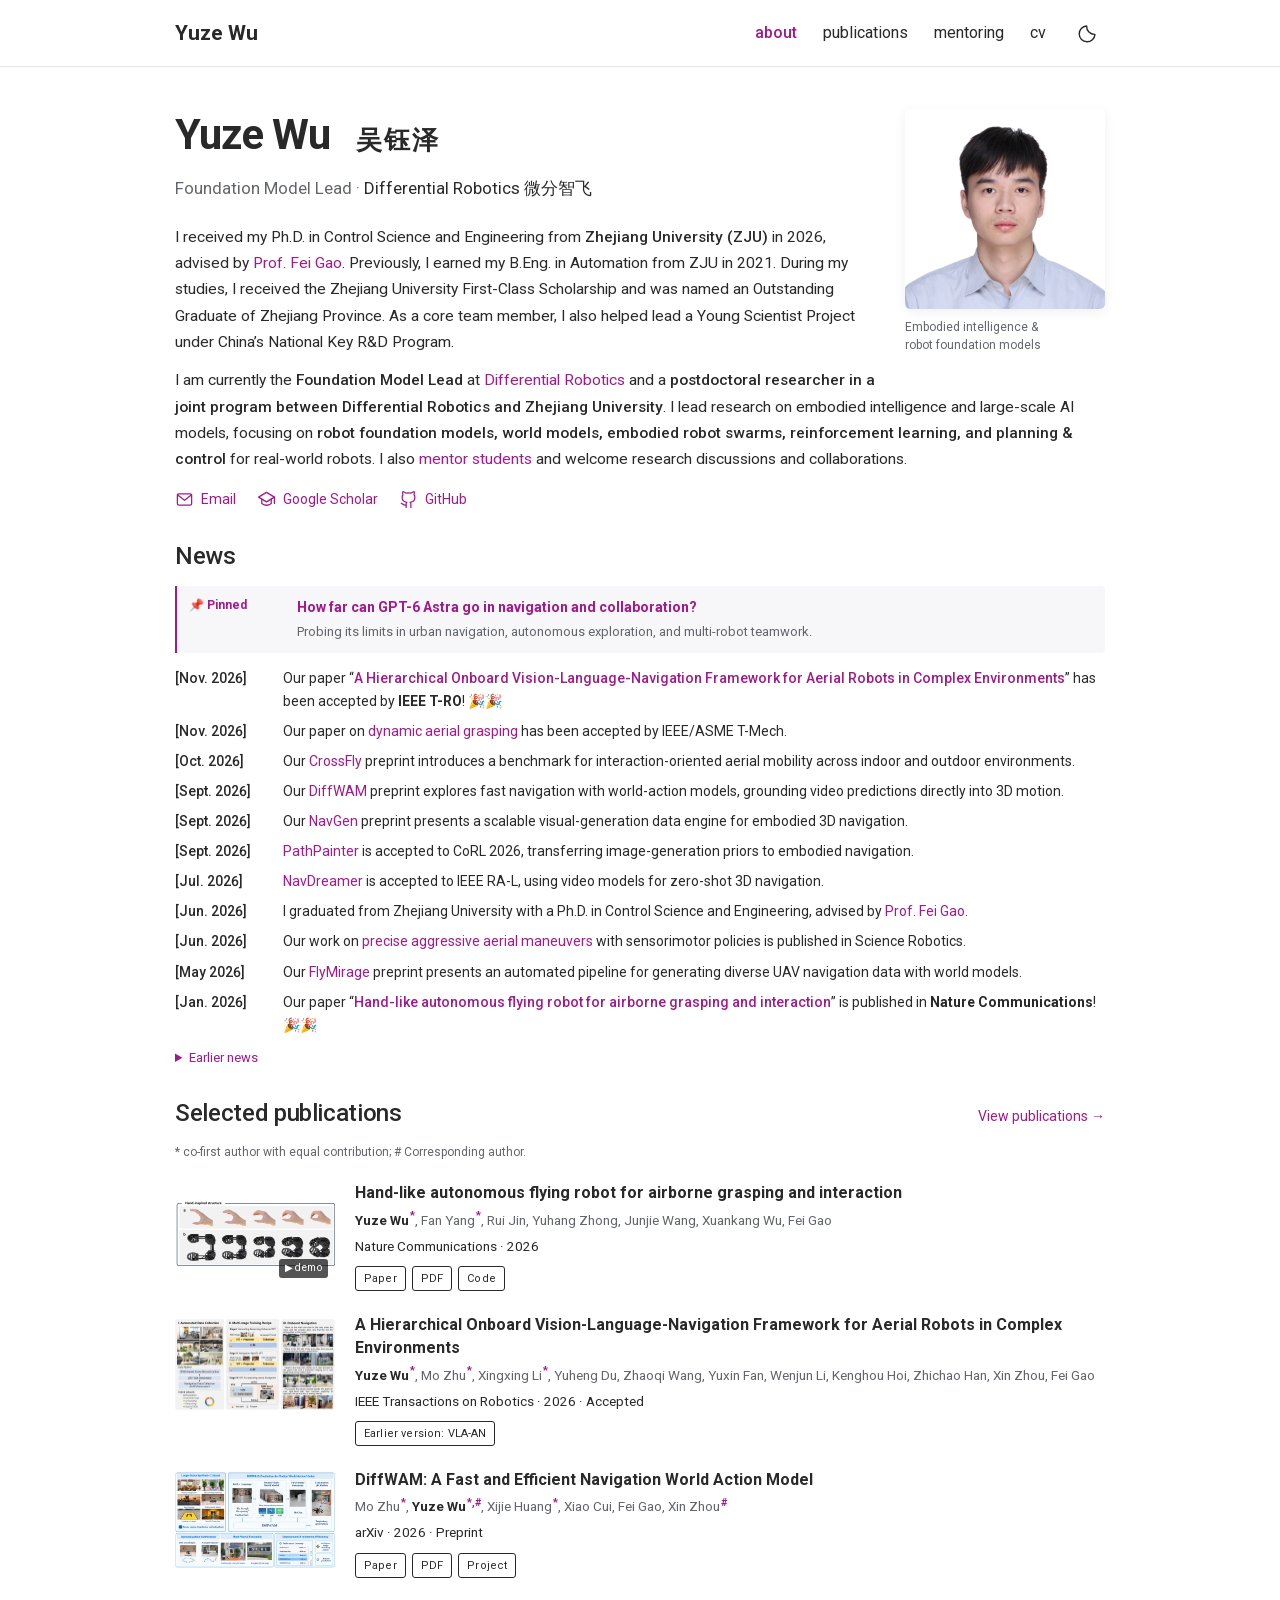
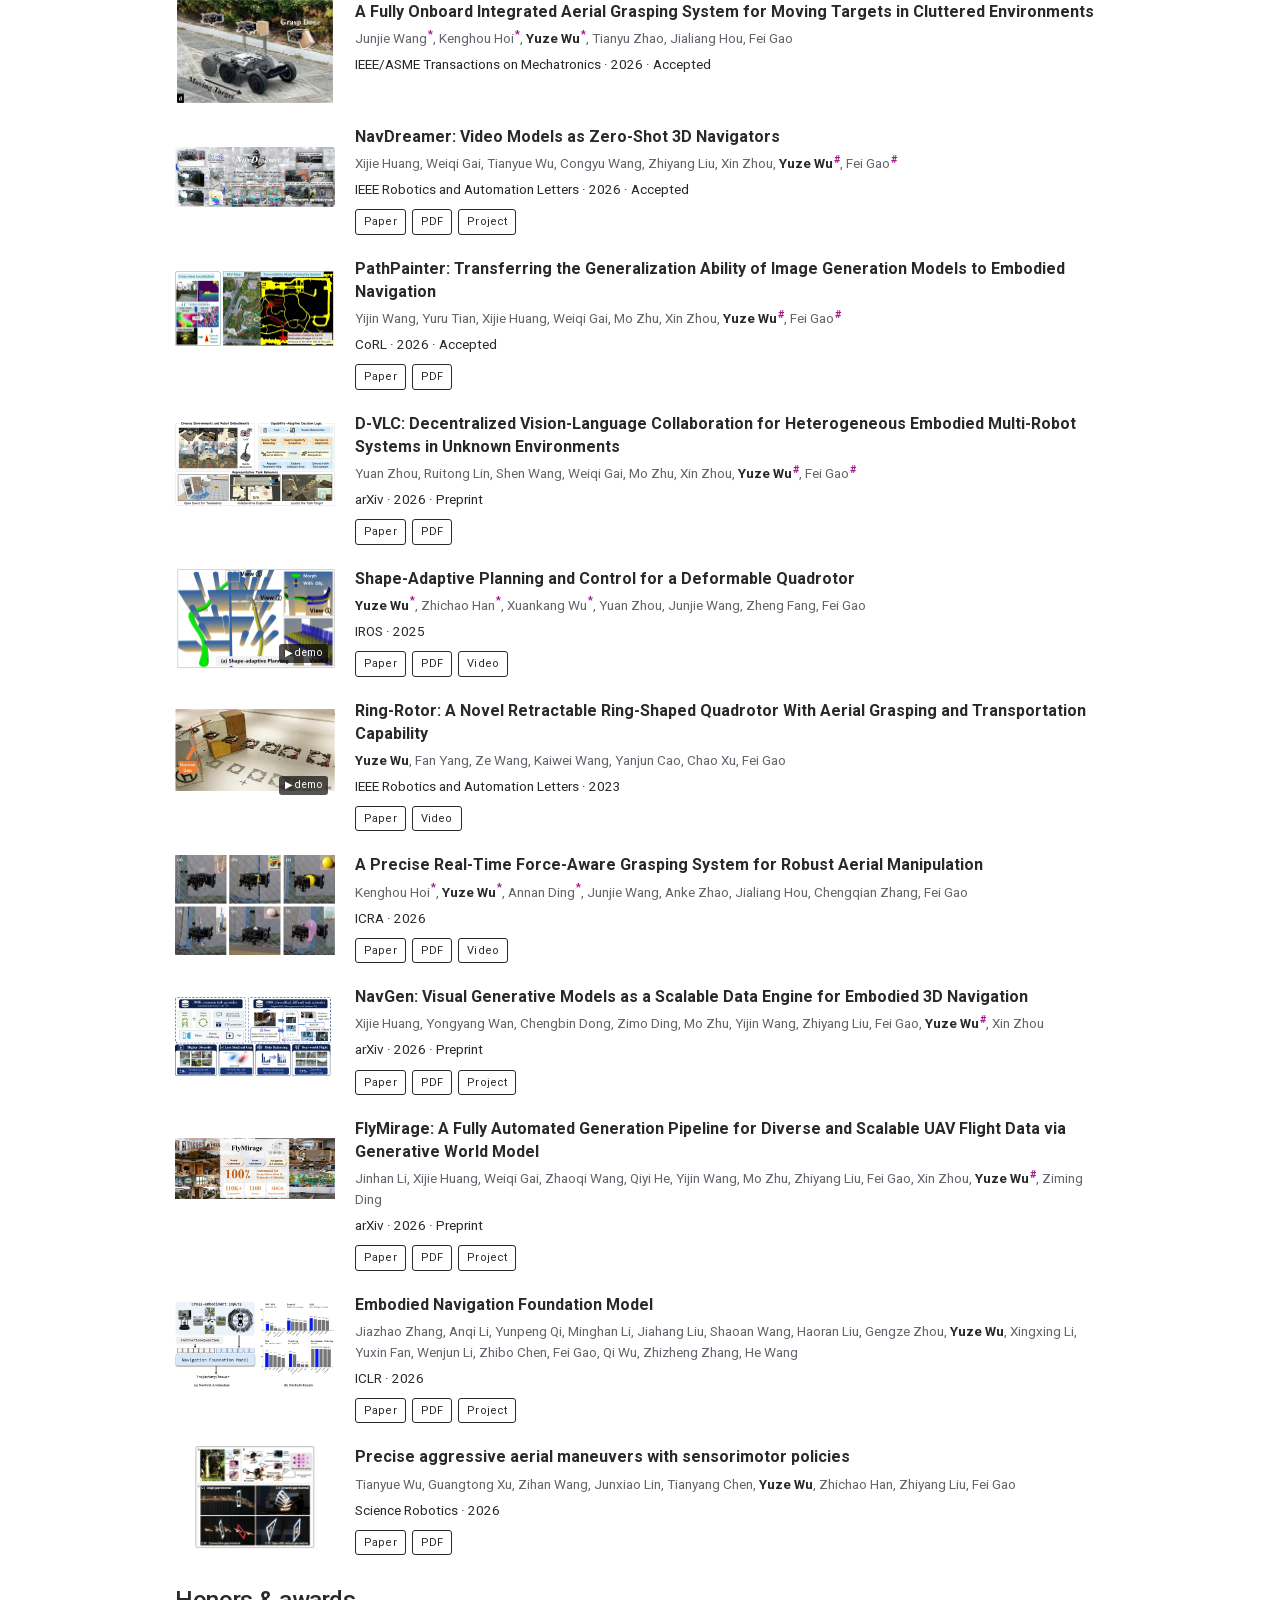
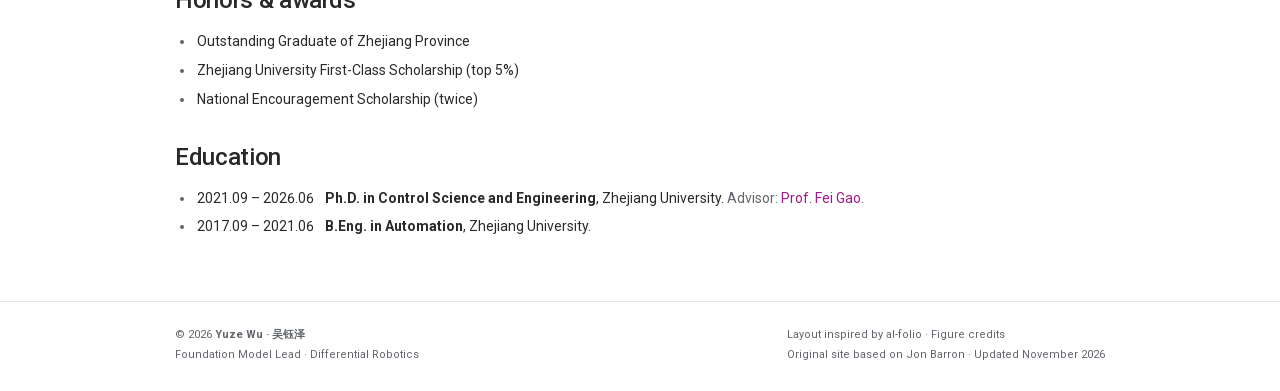
==== commit 089ab3a3: "Update advisor website and remove lab affiliation text" ====
--- a/index.html
+++ b/index.html
@@ -15,11 +15,11 @@
 <main id="main" class="wrap"><div class="about-body"><figure class="portrait"><img src="./assets/images/yuze-wu.jpg" alt="Yuze Wu" width="400" height="400" fetchpriority="high"><figcaption>Embodied intelligence &amp;<br>robot foundation models</figcaption></figure>
 <h1 class="profile-name">Yuze Wu <span class="name-zh" lang="zh-CN">吴钰泽</span></h1>
 <p class="subtitle">Foundation Model Lead · <a href="https://www.diffrobot.com/">Differential Robotics <span lang="zh-CN">微分智飞</span></a></p>
-<div class="intro"><p>I received my Ph.D. in Control Science and Engineering from <strong>Zhejiang University (ZJU)</strong> in 2026, advised by <a href="http://zju-fast.com/research-group/fei-gao/">Prof. Fei Gao</a> at <a href="http://zju-fast.com/">FAST Lab</a>. Previously, I earned my B.Eng. in Automation from ZJU in 2021. During my studies, I received the Zhejiang University First-Class Scholarship and was named an Outstanding Graduate of Zhejiang Province. As a core team member, I also helped lead a Young Scientist Project under China’s National Key R&amp;D Program.</p>
+<div class="intro"><p>I received my Ph.D. in Control Science and Engineering from <strong>Zhejiang University (ZJU)</strong> in 2026, advised by <a href="https://feigao-robotics.com/">Prof. Fei Gao</a>. Previously, I earned my B.Eng. in Automation from ZJU in 2021. During my studies, I received the Zhejiang University First-Class Scholarship and was named an Outstanding Graduate of Zhejiang Province. As a core team member, I also helped lead a Young Scientist Project under China’s National Key R&amp;D Program.</p>
 <p>I am currently the <strong>Foundation Model Lead</strong> at <a href="https://www.diffrobot.com/">Differential Robotics</a> and a <strong>postdoctoral researcher in a joint program between Differential Robotics and Zhejiang University</strong>. I lead research on embodied intelligence and large-scale AI models, focusing on <strong>robot foundation models, world models, embodied robot swarms, reinforcement learning, and planning &amp; control</strong> for real-world robots. I also <a href="./mentoring/">mentor students</a> and welcome research discussions and collaborations.</p></div>
 <div class="socials"><a href="mailto:wuyuze000@zju.edu.cn"><svg class="" viewBox="0 0 24 24" fill="none" stroke="currentColor" stroke-width="1.6" stroke-linecap="round" stroke-linejoin="round" aria-hidden="true"><rect x="3" y="5" width="18" height="14" rx="2"/><path d="m3 6 9 7 9-7"/></svg><span>Email</span></a><a href="https://scholar.google.com/citations?user=xYCz7sAAAAAJ&amp;hl=en"><svg class="" viewBox="0 0 24 24" fill="none" stroke="currentColor" stroke-width="1.6" stroke-linecap="round" stroke-linejoin="round" aria-hidden="true"><path d="m2 9 10-6 10 6-10 6L2 9Z"/><path d="M6 12v5c4 3 8 3 12 0v-5M22 9v8"/></svg><span>Google Scholar</span></a><a href="https://github.com/Wyz000"><svg class="" viewBox="0 0 24 24" fill="none" stroke="currentColor" stroke-width="1.6" stroke-linecap="round" stroke-linejoin="round" aria-hidden="true"><path d="M9 19c-4 1-4-2-6-2m12 5v-4c0-1-.3-2-1-2.5 3-.3 6-1.5 6-6A5 5 0 0 0 19 6a5 5 0 0 0 0-4s-1 0-4 2a13 13 0 0 0-6 0C6 2 5 2 5 2a5 5 0 0 0 0 4 5 5 0 0 0-1 3.5c0 4.5 3 5.7 6 6-.7.5-1 1.5-1 2.5v4"/></svg><span>GitHub</span></a></div></div>
-<section class="section" aria-labelledby="news-title"><h2 id="news-title">News</h2><ul class="news-list"><li class="news-pinned"><span class="news-pin"><span aria-hidden="true">📌</span> Pinned</span> <span><a href="https://wyz000.github.io/blog/gpt6-astra-navigation/">How far can GPT-6 Astra go in navigation and collaboration?</a><span class="news-summary">Probing its limits in urban navigation, autonomous exploration, and multi-robot teamwork.</span></span></li></ul><ul class="news-list"><li class="news-highlight"><time datetime="2026-11">[Nov. 2026]</time> <span>Our paper “<a href="./publications/#vln-ar-2026">A Hierarchical Onboard Vision-Language-Navigation Framework for Aerial Robots in Complex Environments</a>” has been accepted by <strong>IEEE T-RO</strong>! <span class="news-celebration" aria-hidden="true">🎉🎉</span></span></li><li><time datetime="2026-11">[Nov. 2026]</time> <span>Our paper on <a href="./publications/#dynamic-grasp-2026">dynamic aerial grasping</a> has been accepted by IEEE/ASME T-Mech.</span></li><li><time datetime="2026-10">[Oct. 2026]</time> <span>Our <a href="./publications/#crossfly-2026">CrossFly</a> preprint introduces a benchmark for interaction-oriented aerial mobility across indoor and outdoor environments.</span></li><li><time datetime="2026-09">[Sept. 2026]</time> <span>Our <a href="./publications/#diffwam-2026">DiffWAM</a> preprint explores fast navigation with world-action models, grounding video predictions directly into 3D motion.</span></li><li><time datetime="2026-09">[Sept. 2026]</time> <span>Our <a href="./publications/#navgen-2026">NavGen</a> preprint presents a scalable visual-generation data engine for embodied 3D navigation.</span></li><li><time datetime="2026-09">[Sept. 2026]</time> <span><a href="./publications/#pathpainter-2026">PathPainter</a> is accepted to CoRL 2026, transferring image-generation priors to embodied navigation.</span></li><li><time datetime="2026-07">[Jul. 2026]</time> <span><a href="./publications/#navdreamer-2026">NavDreamer</a> is accepted to IEEE RA-L, using video models for zero-shot 3D navigation.</span></li><li><time datetime="2026-06">[Jun. 2026]</time> <span>I graduated from Zhejiang University with a Ph.D. in Control Science and Engineering, advised by Prof. Fei Gao.</span></li><li><time datetime="2026-06">[Jun. 2026]</time> <span>Our work on <a href="./publications/#sensorimotor-2026">precise aggressive aerial maneuvers</a> with sensorimotor policies is published in Science Robotics.</span></li><li><time datetime="2026-05">[May 2026]</time> <span>Our <a href="./publications/#flymirage-2026">FlyMirage</a> preprint presents an automated pipeline for generating diverse UAV navigation data with world models.</span></li><li class="news-highlight"><time datetime="2026-01">[Jan. 2026]</time> <span>Our paper “<a href="https://www.nature.com/articles/s41467-026-68967-3">Hand-like autonomous flying robot for airborne grasping and interaction</a>” is published in <strong>Nature Communications</strong>! <span class="news-celebration" aria-hidden="true">🎉🎉</span></span></li></ul><details class="earlier-news"><summary>Earlier news</summary><ul class="news-list"><li><time datetime="2025-09">[Sept. 2025]</time> <span>Our <a href="./publications/#navfom-2026">NavFoM</a> preprint introduces a navigation foundation model spanning robot embodiments and navigation tasks.</span></li><li><time datetime="2025-08">[Aug. 2025]</time> <span>Our <a href="./publications/#reactive-aerobatic-2025">reactive aerobatic flight</a> work is accepted to IEEE RA-L.</span></li></ul></details></section>
+<section class="section" aria-labelledby="news-title"><h2 id="news-title">News</h2><ul class="news-list"><li class="news-pinned"><span class="news-pin"><span aria-hidden="true">📌</span> Pinned</span> <span><a href="https://wyz000.github.io/blog/gpt6-astra-navigation/">How far can GPT-6 Astra go in navigation and collaboration?</a><span class="news-summary">Probing its limits in urban navigation, autonomous exploration, and multi-robot teamwork.</span></span></li></ul><ul class="news-list"><li class="news-highlight"><time datetime="2026-11">[Nov. 2026]</time> <span>Our paper “<a href="./publications/#vln-ar-2026">A Hierarchical Onboard Vision-Language-Navigation Framework for Aerial Robots in Complex Environments</a>” has been accepted by <strong>IEEE T-RO</strong>! <span class="news-celebration" aria-hidden="true">🎉🎉</span></span></li><li><time datetime="2026-11">[Nov. 2026]</time> <span>Our paper on <a href="./publications/#dynamic-grasp-2026">dynamic aerial grasping</a> has been accepted by IEEE/ASME T-Mech.</span></li><li><time datetime="2026-10">[Oct. 2026]</time> <span>Our <a href="./publications/#crossfly-2026">CrossFly</a> preprint introduces a benchmark for interaction-oriented aerial mobility across indoor and outdoor environments.</span></li><li><time datetime="2026-09">[Sept. 2026]</time> <span>Our <a href="./publications/#diffwam-2026">DiffWAM</a> preprint explores fast navigation with world-action models, grounding video predictions directly into 3D motion.</span></li><li><time datetime="2026-09">[Sept. 2026]</time> <span>Our <a href="./publications/#navgen-2026">NavGen</a> preprint presents a scalable visual-generation data engine for embodied 3D navigation.</span></li><li><time datetime="2026-09">[Sept. 2026]</time> <span><a href="./publications/#pathpainter-2026">PathPainter</a> is accepted to CoRL 2026, transferring image-generation priors to embodied navigation.</span></li><li><time datetime="2026-07">[Jul. 2026]</time> <span><a href="./publications/#navdreamer-2026">NavDreamer</a> is accepted to IEEE RA-L, using video models for zero-shot 3D navigation.</span></li><li><time datetime="2026-06">[Jun. 2026]</time> <span>I graduated from Zhejiang University with a Ph.D. in Control Science and Engineering, advised by <a href="https://feigao-robotics.com/">Prof. Fei Gao</a>.</span></li><li><time datetime="2026-06">[Jun. 2026]</time> <span>Our work on <a href="./publications/#sensorimotor-2026">precise aggressive aerial maneuvers</a> with sensorimotor policies is published in Science Robotics.</span></li><li><time datetime="2026-05">[May 2026]</time> <span>Our <a href="./publications/#flymirage-2026">FlyMirage</a> preprint presents an automated pipeline for generating diverse UAV navigation data with world models.</span></li><li class="news-highlight"><time datetime="2026-01">[Jan. 2026]</time> <span>Our paper “<a href="https://www.nature.com/articles/s41467-026-68967-3">Hand-like autonomous flying robot for airborne grasping and interaction</a>” is published in <strong>Nature Communications</strong>! <span class="news-celebration" aria-hidden="true">🎉🎉</span></span></li></ul><details class="earlier-news"><summary>Earlier news</summary><ul class="news-list"><li><time datetime="2025-09">[Sept. 2025]</time> <span>Our <a href="./publications/#navfom-2026">NavFoM</a> preprint introduces a navigation foundation model spanning robot embodiments and navigation tasks.</span></li><li><time datetime="2025-08">[Aug. 2025]</time> <span>Our <a href="./publications/#reactive-aerobatic-2025">reactive aerobatic flight</a> work is accepted to IEEE RA-L.</span></li></ul></details></section>
 <section class="section" aria-labelledby="selected-title"><div class="section-heading"><h2 id="selected-title">Selected publications</h2><a href="./publications/">View publications →</a></div><p class="author-legend">* co-first author with equal contribution; # Corresponding author.</p><div class="pub-list"><article class="pub" id="hiarm-2026" data-publication data-category="robotics" data-search="hand-like autonomous flying robot for airborne grasping and interaction yuze wu fan yang rui jin yuhang zhong junjie wang xuankang wu fei gao 2026 nature communications integrates flight and grasping in a hand-inspired robot for perching, transport and airborne interaction."><button type="button" class="pub-media" data-demo="https://wyz000.github.io/gif/HI-ARM_Movie1%20Summary%20Presentation.gif" aria-label="Play demonstration: Hand-like autonomous flying robot for airborne grasping and interaction" aria-pressed="false"><img src="./assets/images/hi-arm-figure.webp" data-poster="./assets/images/hi-arm-figure.webp" alt="Hand-inspired structure: the human grasping sequence and the corresponding HI-ARM morphing sequence." width="640" height="263" loading="lazy" decoding="async"></button><div class="pub-info"><h3><a href="https://www.nature.com/articles/s41467-026-68967-3">Hand-like autonomous flying robot for airborne grasping and interaction</a></h3><div class="authors"><strong>Yuze Wu</strong><sup class="author-mark" aria-label="co-first author with equal contribution" title="co-first author with equal contribution">*</sup>, Fan Yang<sup class="author-mark" aria-label="co-first author with equal contribution" title="co-first author with equal contribution">*</sup>, Rui Jin, Yuhang Zhong, Junjie Wang, Xuankang Wu, Fei Gao</div><p class="venue"><em>Nature Communications · 2026</em></p><div class="pub-links"><a class="pub-link" href="https://www.nature.com/articles/s41467-026-68967-3">Paper</a><a class="pub-link" href="https://www.nature.com/articles/s41467-026-68967-3.pdf">PDF</a><a class="pub-link" href="https://github.com/Wyz000/HIARM">Code</a></div></div></article><article class="pub" id="vln-ar-2026" data-publication data-category="models" data-search="a hierarchical onboard vision-language-navigation framework for aerial robots in complex environments yuze wu mo zhu xingxing li yuheng du zhaoqi wang yuxin fan wenjun li kenghou hoi zhichao han xin zhou fei gao 2026 ieee transactions on robotics a hierarchical onboard vision-language navigation framework for aerial robots, extending vla-an."><a class="pub-media" href="https://arxiv.org/abs/2512.15258" aria-label="View A Hierarchical Onboard Vision-Language-Navigation Framework for Aerial Robots in Complex Environments"><img src="./assets/images/vln-ar.webp" data-poster="./assets/images/vln-ar.webp" alt="Complete overview of VLN-AR data collection, multi-stage training, and onboard navigation." width="640" height="365" loading="lazy" decoding="async"></a><div class="pub-info"><h3>A Hierarchical Onboard Vision-Language-Navigation Framework for Aerial Robots in Complex Environments</h3><div class="authors"><strong>Yuze Wu</strong><sup class="author-mark" aria-label="co-first author with equal contribution" title="co-first author with equal contribution">*</sup>, Mo Zhu<sup class="author-mark" aria-label="co-first author with equal contribution" title="co-first author with equal contribution">*</sup>, Xingxing Li<sup class="author-mark" aria-label="co-first author with equal contribution" title="co-first author with equal contribution">*</sup>, Yuheng Du, Zhaoqi Wang, Yuxin Fan, Wenjun Li, Kenghou Hoi, Zhichao Han, Xin Zhou, Fei Gao</div><p class="venue"><em>IEEE Transactions on Robotics · 2026 · Accepted</em></p><div class="pub-links"><a class="pub-link" href="https://arxiv.org/abs/2512.15258">Earlier version: VLA-AN</a></div></div></article><article class="pub" id="diffwam-2026" data-publication data-category="models" data-search="diffwam: a fast and efficient navigation world action model mo zhu yuze wu xijie huang xiao cui fei gao xin zhou 2026 arxiv grounds predictive representations from video foundation models directly into continuous 3d navigation trajectories."><a class="pub-media" href="https://zzmmzzm.github.io/diffwam.github.io/" aria-label="View DiffWAM: A Fast and Efficient Navigation World Action Model"><img src="./assets/images/diffwam.webp" data-poster="./assets/images/diffwam.webp" alt="DiffWAM: A Fast and Efficient Navigation World Action Model" width="540" height="348" loading="lazy" decoding="async"></a><div class="pub-info"><h3><a href="https://arxiv.org/abs/2609.39763">DiffWAM: A Fast and Efficient Navigation World Action Model</a></h3><div class="authors">Mo Zhu<sup class="author-mark" aria-label="co-first author with equal contribution" title="co-first author with equal contribution">*</sup>, <strong>Yuze Wu</strong><sup class="author-mark" aria-label="co-first author with equal contribution; Corresponding author" title="co-first author with equal contribution; Corresponding author">*,#</sup>, Xijie Huang<sup class="author-mark" aria-label="co-first author with equal contribution" title="co-first author with equal contribution">*</sup>, Xiao Cui, Fei Gao, Xin Zhou<sup class="author-mark" aria-label="Corresponding author" title="Corresponding author">#</sup></div><p class="venue"><em>arXiv · 2026 · Preprint</em></p><div class="pub-links"><a class="pub-link" href="https://arxiv.org/abs/2609.39763">Paper</a><a class="pub-link" href="https://arxiv.org/pdf/2609.39763">PDF</a><a class="pub-link" href="https://zzmmzzm.github.io/diffwam.github.io/">Project</a></div></div></article><article class="pub" id="dynamic-grasp-2026" data-publication data-category="robotics" data-search="a fully onboard integrated aerial grasping system for moving targets in cluttered environments junjie wang kenghou hoi yuze wu tianyu zhao jialiang hou fei gao 2026 ieee/asme transactions on mechatronics fully onboard perception and planning for aerial grasping of moving targets in cluttered environments."><div class="pub-media"><img src="./assets/images/dynamic-grasp.webp" data-poster="./assets/images/dynamic-grasp.webp" alt="Outdoor moving-target capture experiment, showing the aerial robot and mobile target." width="640" height="426" loading="lazy" decoding="async"></div><div class="pub-info"><h3>A Fully Onboard Integrated Aerial Grasping System for Moving Targets in Cluttered Environments</h3><div class="authors">Junjie Wang<sup class="author-mark" aria-label="co-first author with equal contribution" title="co-first author with equal contribution">*</sup>, Kenghou Hoi<sup class="author-mark" aria-label="co-first author with equal contribution" title="co-first author with equal contribution">*</sup>, <strong>Yuze Wu</strong><sup class="author-mark" aria-label="co-first author with equal contribution" title="co-first author with equal contribution">*</sup>, Tianyu Zhao, Jialiang Hou, Fei Gao</div><p class="venue"><em>IEEE/ASME Transactions on Mechatronics · 2026 · Accepted</em></p><div class="pub-links"></div></div></article><article class="pub" id="navdreamer-2026" data-publication data-category="models" data-search="navdreamer: video models as zero-shot 3d navigators xijie huang weiqi gai tianyue wu congyu wang zhiyang liu xin zhou yuze wu fei gao 2026 ieee robotics and automation letters uses video generation models as a zero-shot interface between language instructions and 3d navigation trajectories."><a class="pub-media" href="https://xinjiu612.github.io/NavDreamer/" aria-label="View NavDreamer: Video Models as Zero-Shot 3D Navigators"><img src="./assets/images/navdreamer.webp" data-poster="./assets/images/navdreamer.webp" alt="NavDreamer: Video Models as Zero-Shot 3D Navigators" width="540" height="348" loading="lazy" decoding="async"></a><div class="pub-info"><h3><a href="https://arxiv.org/abs/2602.09765">NavDreamer: Video Models as Zero-Shot 3D Navigators</a></h3><div class="authors">Xijie Huang, Weiqi Gai, Tianyue Wu, Congyu Wang, Zhiyang Liu, Xin Zhou, <strong>Yuze Wu</strong><sup class="author-mark" aria-label="Corresponding author" title="Corresponding author">#</sup>, Fei Gao<sup class="author-mark" aria-label="Corresponding author" title="Corresponding author">#</sup></div><p class="venue"><em>IEEE Robotics and Automation Letters · 2026 · Accepted</em></p><div class="pub-links"><a class="pub-link" href="https://arxiv.org/abs/2602.09765">Paper</a><a class="pub-link" href="https://arxiv.org/pdf/2602.09765">PDF</a><a class="pub-link" href="https://xinjiu612.github.io/NavDreamer/">Project</a></div></div></article><article class="pub" id="pathpainter-2026" data-publication data-category="models" data-search="pathpainter: transferring the generalization ability of image generation models to embodied navigation yijin wang yuru tian xijie huang weiqi gai mo zhu xin zhou yuze wu fei gao 2026 corl transfers image generation priors to navigation using bird&#x27;s-eye-view maps and cross-view localization."><a class="pub-media" href="https://arxiv.org/abs/2605.07496" aria-label="View PathPainter: Transferring the Generalization Ability of Image Generation Models to Embodied Navigation"><img src="./assets/images/pathpainter.webp" data-poster="./assets/images/pathpainter.webp" alt="PathPainter: Transferring the Generalization Ability of Image Generation Models to Embodied Navigation — Figure 1: Navigation system overview" width="640" height="302" loading="lazy" decoding="async"></a><div class="pub-info"><h3><a href="https://arxiv.org/abs/2605.07496">PathPainter: Transferring the Generalization Ability of Image Generation Models to Embodied Navigation</a></h3><div class="authors">Yijin Wang, Yuru Tian, Xijie Huang, Weiqi Gai, Mo Zhu, Xin Zhou, <strong>Yuze Wu</strong><sup class="author-mark" aria-label="Corresponding author" title="Corresponding author">#</sup>, Fei Gao<sup class="author-mark" aria-label="Corresponding author" title="Corresponding author">#</sup></div><p class="venue"><em>CoRL · 2026 · Accepted</em></p><div class="pub-links"><a class="pub-link" href="https://arxiv.org/abs/2605.07496">Paper</a><a class="pub-link" href="https://arxiv.org/pdf/2605.07496">PDF</a></div></div></article><article class="pub" id="d-vlc-2026" data-publication data-category="models" data-search="d-vlc: decentralized vision-language collaboration for heterogeneous embodied multi-robot systems in unknown environments yuan zhou ruitong lin shen wang weiqi gai mo zhu xin zhou yuze wu fei gao 2026 arxiv decentralized vision-language reasoning coordinates heterogeneous robots in unknown environments."><a class="pub-media" href="https://arxiv.org/abs/2607.29009" aria-label="View D-VLC: Decentralized Vision-Language Collaboration for Heterogeneous Embodied Multi-Robot Systems in Unknown Environments"><img src="./assets/images/d-vlc.webp" data-poster="./assets/images/d-vlc.webp" alt="D-VLC: Decentralized Vision-Language Collaboration for Heterogeneous Embodied Multi-Robot Systems in Unknown Environments — Figure 1: Decentralized heterogeneous multi-robot collaboration" width="640" height="340" loading="lazy" decoding="async"></a><div class="pub-info"><h3><a href="https://arxiv.org/abs/2607.29009">D-VLC: Decentralized Vision-Language Collaboration for Heterogeneous Embodied Multi-Robot Systems in Unknown Environments</a></h3><div class="authors">Yuan Zhou, Ruitong Lin, Shen Wang, Weiqi Gai, Mo Zhu, Xin Zhou, <strong>Yuze Wu</strong><sup class="author-mark" aria-label="Corresponding author" title="Corresponding author">#</sup>, Fei Gao<sup class="author-mark" aria-label="Corresponding author" title="Corresponding author">#</sup></div><p class="venue"><em>arXiv · 2026 · Preprint</em></p><div class="pub-links"><a class="pub-link" href="https://arxiv.org/abs/2607.29009">Paper</a><a class="pub-link" href="https://arxiv.org/pdf/2607.29009">PDF</a></div></div></article><article class="pub" id="shape-adaptive-2025" data-publication data-category="robotics" data-search="shape-adaptive planning and control for a deformable quadrotor yuze wu zhichao han xuankang wu yuan zhou junjie wang zheng fang fei gao 2025 iros plans deformation-aware trajectories and compensates disturbances for shape-changing quadrotors."><button type="button" class="pub-media" data-demo="https://wyz000.github.io/gif/Iros2025%20Rr%20Video-mid.gif" aria-label="Play demonstration: Shape-Adaptive Planning and Control for a Deformable Quadrotor" aria-pressed="false"><img src="./assets/images/shape-adaptive.webp" data-poster="./assets/images/shape-adaptive.webp" alt="Shape-adaptive planning overview with deformation trajectories." width="640" height="406" loading="lazy" decoding="async"></button><div class="pub-info"><h3><a href="https://arxiv.org/abs/2505.15010">Shape-Adaptive Planning and Control for a Deformable Quadrotor</a></h3><div class="authors"><strong>Yuze Wu</strong><sup class="author-mark" aria-label="co-first author with equal contribution" title="co-first author with equal contribution">*</sup>, Zhichao Han<sup class="author-mark" aria-label="co-first author with equal contribution" title="co-first author with equal contribution">*</sup>, Xuankang Wu<sup class="author-mark" aria-label="co-first author with equal contribution" title="co-first author with equal contribution">*</sup>, Yuan Zhou, Junjie Wang, Zheng Fang, Fei Gao</div><p class="venue"><em>IROS · 2025</em></p><div class="pub-links"><a class="pub-link" href="https://arxiv.org/abs/2505.15010">Paper</a><a class="pub-link" href="https://arxiv.org/pdf/2505.15010">PDF</a><a class="pub-link" href="https://www.bilibili.com/video/BV14eRpYnE8K/">Video</a></div></div></article><article class="pub" id="ring-rotor-2023" data-publication data-category="robotics" data-search="ring-rotor: a novel retractable ring-shaped quadrotor with aerial grasping and transportation capability yuze wu fan yang ze wang kaiwei wang yanjun cao chao xu fei gao 2023 ieee robotics and automation letters a retractable ring-shaped quadrotor for whole-body aerial grasping and transportation."><button type="button" class="pub-media" data-demo="https://wyz000.github.io/gif/RingRotor_0905.gif" aria-label="Play demonstration: Ring-Rotor: A Novel Retractable Ring-Shaped Quadrotor With Aerial Grasping and Transportation Capability" aria-pressed="false"><img src="./assets/images/ring-rotor.webp" data-poster="./assets/images/ring-rotor.webp" alt="Long-exposure demonstration of Ring-Rotor deforming through a narrow gap." width="640" height="327" loading="lazy" decoding="async"></button><div class="pub-info"><h3><a href="https://ieeexplore.ieee.org/document/10044964">Ring-Rotor: A Novel Retractable Ring-Shaped Quadrotor With Aerial Grasping and Transportation Capability</a></h3><div class="authors"><strong>Yuze Wu</strong>, Fan Yang, Ze Wang, Kaiwei Wang, Yanjun Cao, Chao Xu, Fei Gao</div><p class="venue"><em>IEEE Robotics and Automation Letters · 2023</em></p><div class="pub-links"><a class="pub-link" href="https://ieeexplore.ieee.org/document/10044964">Paper</a><a class="pub-link" href="https://www.bilibili.com/video/BV1gY4y1K723/">Video</a></div></div></article><article class="pub" id="force-grasp-2026" data-publication data-category="robotics" data-search="a precise real-time force-aware grasping system for robust aerial manipulation kenghou hoi yuze wu annan ding junjie wang anke zhao jialiang hou chengqian zhang fei gao 2026 icra introduces lightweight magnetic tactile sensing and force-aware control for delicate aerial grasping."><a class="pub-media" href="https://arxiv.org/abs/2602.08599" aria-label="View A Precise Real-Time Force-Aware Grasping System for Robust Aerial Manipulation"><img src="./assets/images/force-grasp-wide.webp" data-poster="./assets/images/force-grasp-wide.webp" alt="Force-aware aerial grasping of a glass cup, toy blocks, stress ball, wooden puzzle, egg, and balloon." width="640" height="402" loading="lazy" decoding="async"></a><div class="pub-info"><h3><a href="https://arxiv.org/abs/2602.08599">A Precise Real-Time Force-Aware Grasping System for Robust Aerial Manipulation</a></h3><div class="authors">Kenghou Hoi<sup class="author-mark" aria-label="co-first author with equal contribution" title="co-first author with equal contribution">*</sup>, <strong>Yuze Wu</strong><sup class="author-mark" aria-label="co-first author with equal contribution" title="co-first author with equal contribution">*</sup>, Annan Ding<sup class="author-mark" aria-label="co-first author with equal contribution" title="co-first author with equal contribution">*</sup>, Junjie Wang, Anke Zhao, Jialiang Hou, Chengqian Zhang, Fei Gao</div><p class="venue"><em>ICRA · 2026</em></p><div class="pub-links"><a class="pub-link" href="https://arxiv.org/abs/2602.08599">Paper</a><a class="pub-link" href="https://arxiv.org/pdf/2602.08599">PDF</a><a class="pub-link" href="https://www.youtube.com/watch?v=mbcZkrJEf1I">Video</a></div></div></article><article class="pub" id="navgen-2026" data-publication data-category="models" data-search="navgen: visual generative models as a scalable data engine for embodied 3d navigation xijie huang yongyang wan chengbin dong zimo ding mo zhu yijin wang zhiyang liu fei gao yuze wu xin zhou 2026 arxiv uses visual generative models to scale diverse aerial navigation training data."><a class="pub-media" href="https://xinjiu612.github.io/NavGen/" aria-label="View NavGen: Visual Generative Models as a Scalable Data Engine for Embodied 3D Navigation"><img src="./assets/images/navgen.webp" data-poster="./assets/images/navgen.webp" alt="NavGen: Visual Generative Models as a Scalable Data Engine for Embodied 3D Navigation" width="540" height="348" loading="lazy" decoding="async"></a><div class="pub-info"><h3><a href="https://arxiv.org/abs/2609.30770">NavGen: Visual Generative Models as a Scalable Data Engine for Embodied 3D Navigation</a></h3><div class="authors">Xijie Huang, Yongyang Wan, Chengbin Dong, Zimo Ding, Mo Zhu, Yijin Wang, Zhiyang Liu, Fei Gao, <strong>Yuze Wu</strong><sup class="author-mark" aria-label="Corresponding author" title="Corresponding author">#</sup>, Xin Zhou</div><p class="venue"><em>arXiv · 2026 · Preprint</em></p><div class="pub-links"><a class="pub-link" href="https://arxiv.org/abs/2609.30770">Paper</a><a class="pub-link" href="https://arxiv.org/pdf/2609.30770">PDF</a><a class="pub-link" href="https://xinjiu612.github.io/NavGen/">Project</a></div></div></article><article class="pub" id="flymirage-2026" data-publication data-category="models" data-search="flymirage: a fully automated generation pipeline for diverse and scalable uav flight data via generative world model jinhan li xijie huang weiqi gai zhaoqi wang qiyi he yijin wang mo zhu zhiyang liu fei gao xin zhou yuze wu ziming ding 2026 arxiv combines generative world models, scene annotation and motion planning to create aerial navigation data."><a class="pub-media" href="https://lij1500.github.io/flymirage_website/" aria-label="View FlyMirage: A Fully Automated Generation Pipeline for Diverse and Scalable UAV Flight Data via Generative World Model"><img src="./assets/images/flymirage.webp" data-poster="./assets/images/flymirage.webp" alt="FlyMirage: A Fully Automated Generation Pipeline for Diverse and Scalable UAV Flight Data via Generative World Model — Figure 1: FlyMirage pipeline and scene diversity" width="640" height="242" loading="lazy" decoding="async"></a><div class="pub-info"><h3><a href="https://arxiv.org/abs/2605.19600">FlyMirage: A Fully Automated Generation Pipeline for Diverse and Scalable UAV Flight Data via Generative World Model</a></h3><div class="authors">Jinhan Li, Xijie Huang, Weiqi Gai, Zhaoqi Wang, Qiyi He, Yijin Wang, Mo Zhu, Zhiyang Liu, Fei Gao, Xin Zhou, <strong>Yuze Wu</strong><sup class="author-mark" aria-label="Corresponding author" title="Corresponding author">#</sup>, Ziming Ding</div><p class="venue"><em>arXiv · 2026 · Preprint</em></p><div class="pub-links"><a class="pub-link" href="https://arxiv.org/abs/2605.19600">Paper</a><a class="pub-link" href="https://arxiv.org/pdf/2605.19600">PDF</a><a class="pub-link" href="https://lij1500.github.io/flymirage_website/">Project</a></div></div></article><article class="pub" id="navfom-2026" data-publication data-category="models" data-search="embodied navigation foundation model jiazhao zhang anqi li yunpeng qi minghan li jiahang liu shaoan wang haoran liu gengze zhou yuze wu xingxing li yuxin fan wenjun li zhibo chen fei gao qi wu zhizheng zhang he wang 2026 iclr a cross-embodiment, cross-task navigation model spanning multiple robot platforms."><a class="pub-media" href="https://pku-epic.github.io/NavFoM-Web/" aria-label="View Embodied Navigation Foundation Model"><img src="./assets/images/navfom.webp" data-poster="./assets/images/navfom.webp" alt="Embodied Navigation Foundation Model" width="540" height="348" loading="lazy" decoding="async"></a><div class="pub-info"><h3><a href="https://openreview.net/forum?id=kkBOIsrCXh">Embodied Navigation Foundation Model</a></h3><div class="authors">Jiazhao Zhang, Anqi Li, Yunpeng Qi, Minghan Li, Jiahang Liu, Shaoan Wang, Haoran Liu, Gengze Zhou, <strong>Yuze Wu</strong>, Xingxing Li, Yuxin Fan, Wenjun Li, Zhibo Chen, Fei Gao, Qi Wu, Zhizheng Zhang, He Wang</div><p class="venue"><em>ICLR · 2026</em></p><div class="pub-links"><a class="pub-link" href="https://openreview.net/forum?id=kkBOIsrCXh">Paper</a><a class="pub-link" href="https://arxiv.org/pdf/2509.12129">PDF</a><a class="pub-link" href="https://pku-epic.github.io/NavFoM-Web/">Project</a></div></div></article><article class="pub" id="sensorimotor-2026" data-publication data-category="robotics" data-search="precise aggressive aerial maneuvers with sensorimotor policies tianyue wu guangtong xu zihan wang junxiao lin tianyang chen yuze wu zhichao han zhiyang liu fei gao 2026 science robotics learns sensorimotor policies that map onboard vision and proprioception to precise aggressive flight through narrow gaps."><a class="pub-media" href="https://doi.org/10.1126/scirobotics.aeb0180" aria-label="View Precise aggressive aerial maneuvers with sensorimotor policies"><img src="./assets/images/sensorimotor.webp" data-poster="./assets/images/sensorimotor.webp" alt="Precise aggressive aerial maneuvers with sensorimotor policies" width="540" height="348" loading="lazy" decoding="async"></a><div class="pub-info"><h3><a href="https://doi.org/10.1126/scirobotics.aeb0180">Precise aggressive aerial maneuvers with sensorimotor policies</a></h3><div class="authors">Tianyue Wu, Guangtong Xu, Zihan Wang, Junxiao Lin, Tianyang Chen, <strong>Yuze Wu</strong>, Zhichao Han, Zhiyang Liu, Fei Gao</div><p class="venue"><em>Science Robotics · 2026</em></p><div class="pub-links"><a class="pub-link" href="https://doi.org/10.1126/scirobotics.aeb0180">Paper</a><a class="pub-link" href="https://arxiv.org/pdf/2604.05828">PDF</a></div></div></article></div></section>
 <section class="section" aria-labelledby="honors-title"><h2 id="honors-title">Honors &amp; awards</h2><ul class="compact-list"><li>Outstanding Graduate of Zhejiang Province</li><li>Zhejiang University First-Class Scholarship (top 5%)</li><li>National Encouragement Scholarship (twice)</li></ul></section>
-<section class="section" aria-labelledby="education-title"><h2 id="education-title">Education</h2><ul class="compact-list education-list"><li><span class="education-date">2021.09 – 2026.06</span> <strong>Ph.D. in Control Science and Engineering</strong>, Zhejiang University. <span class="quiet-note">Advisor: Prof. Fei Gao.</span></li><li><span class="education-date">2017.09 – 2021.06</span> <strong>B.Eng. in Automation</strong>, Zhejiang University.</li></ul></section></main>
+<section class="section" aria-labelledby="education-title"><h2 id="education-title">Education</h2><ul class="compact-list education-list"><li><span class="education-date">2021.09 – 2026.06</span> <strong>Ph.D. in Control Science and Engineering</strong>, Zhejiang University. <span class="quiet-note">Advisor: <a href="https://feigao-robotics.com/">Prof. Fei Gao</a>.</span></li><li><span class="education-date">2017.09 – 2021.06</span> <strong>B.Eng. in Automation</strong>, Zhejiang University.</li></ul></section></main>
 <footer class="site-footer"><div class="wrap footer-inner"><span>© 2026 <strong>Yuze Wu · <span lang="zh-CN">吴钰泽</span></strong><br>Foundation Model Lead · <a href="https://www.diffrobot.com/">Differential Robotics</a></span><span>Layout inspired by <a href="https://github.com/alshedivat/al-folio">al-folio</a> · <a href="./assets/images/CREDITS.txt">Figure credits</a><br>Original site based on <a href="https://jonbarron.info/">Jon Barron</a> · Updated November 2026</span></div></footer></body></html>
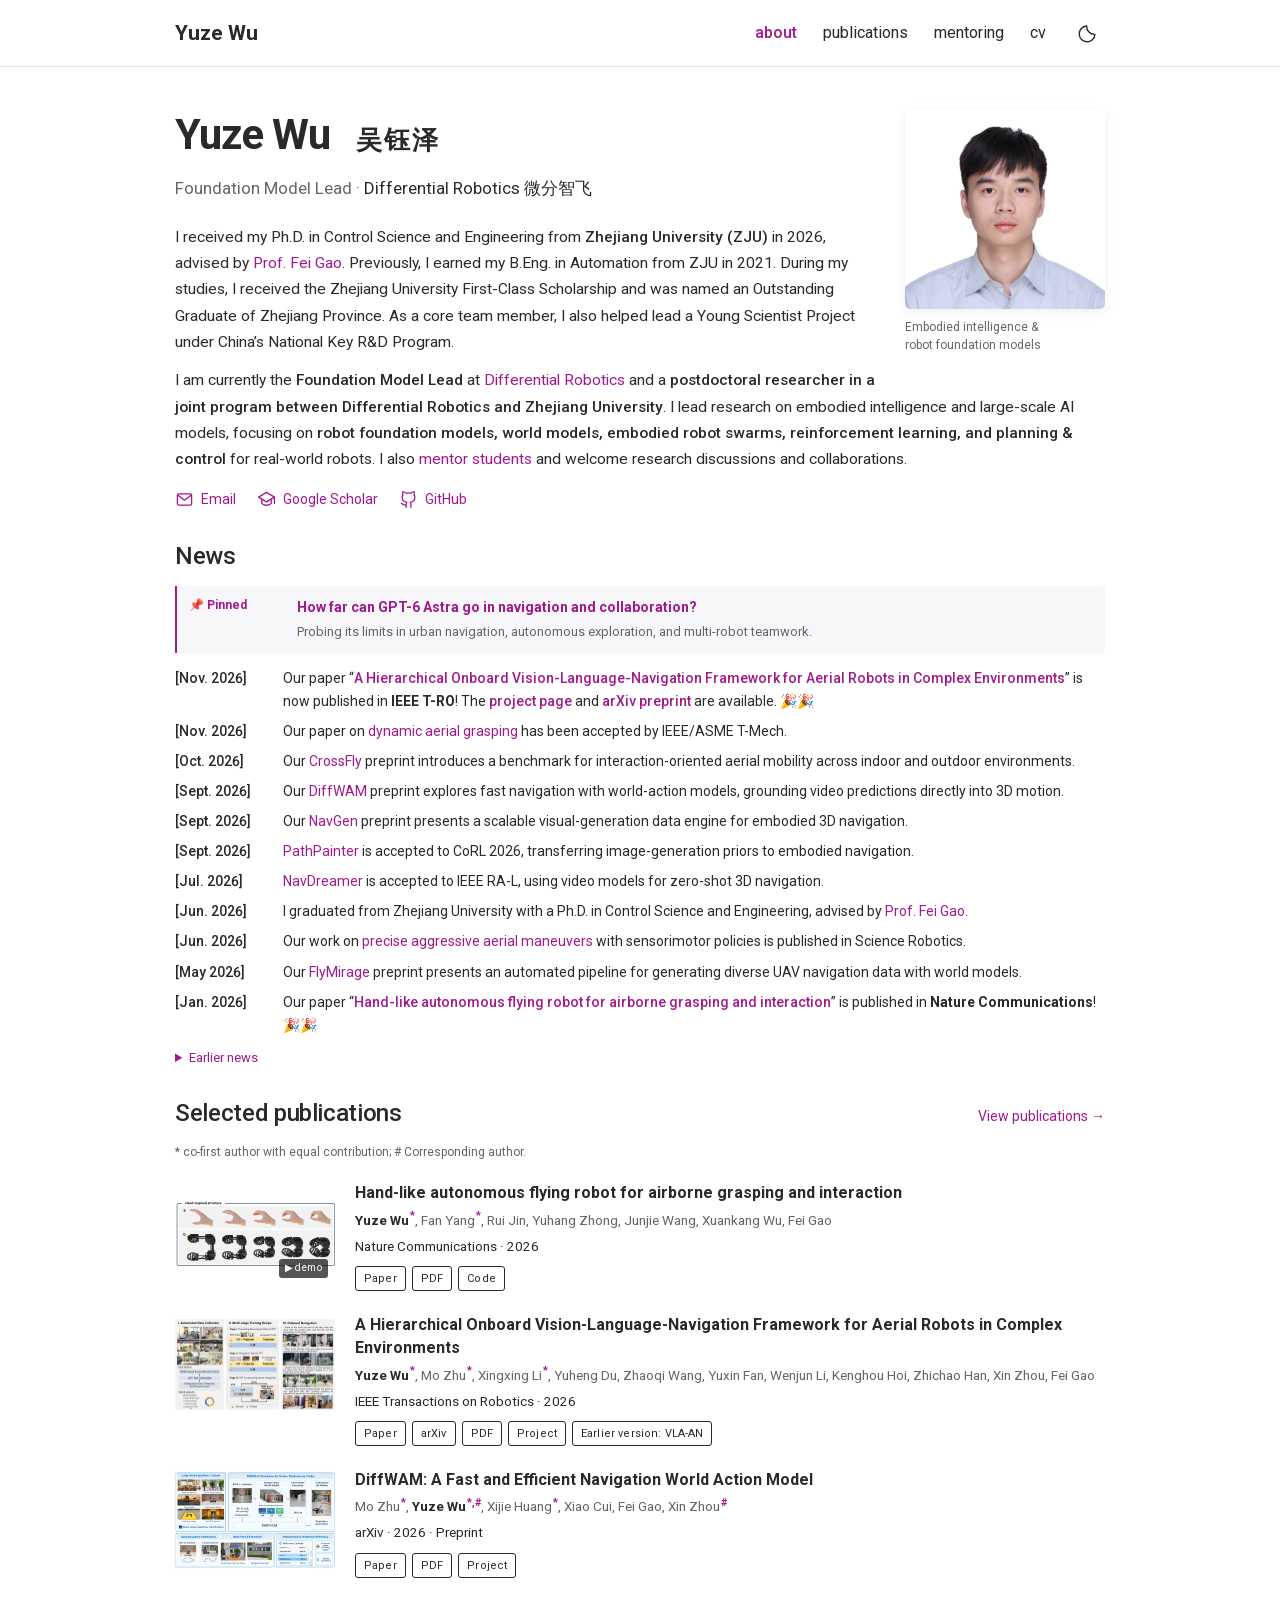
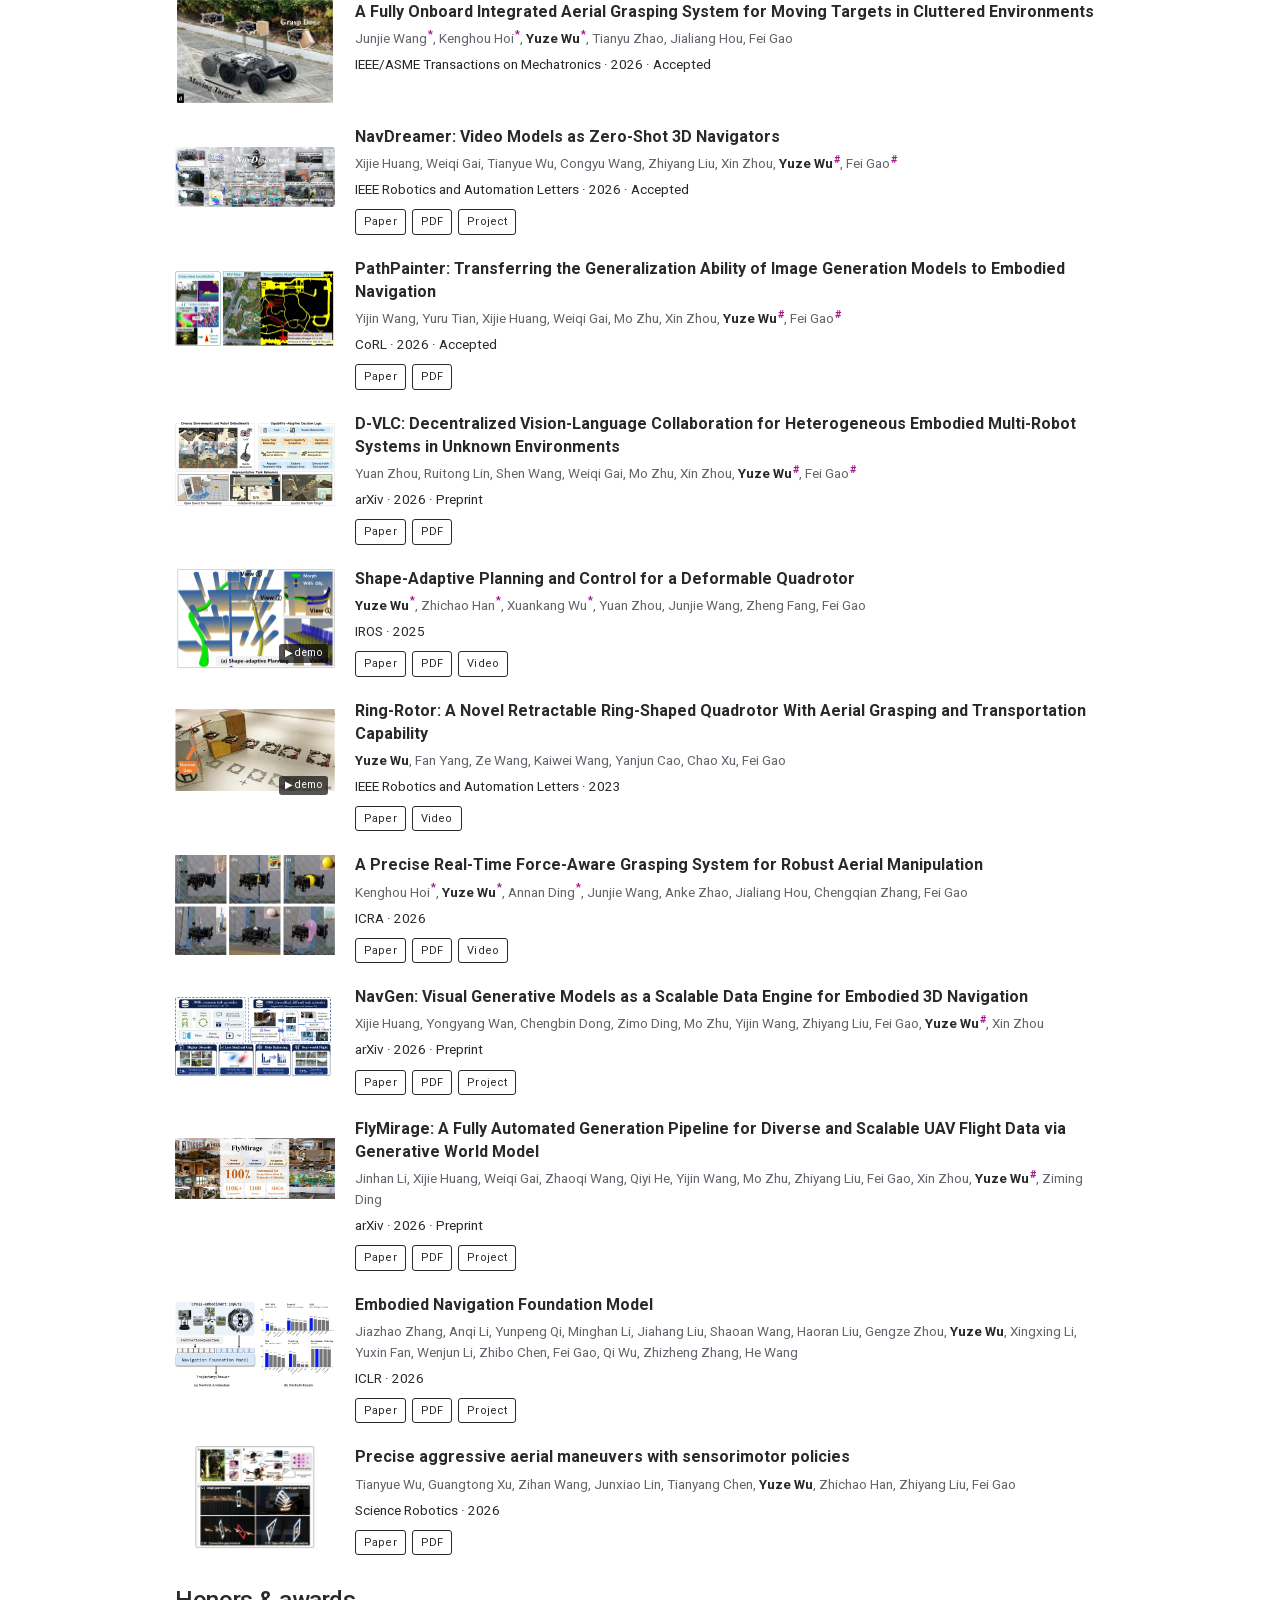
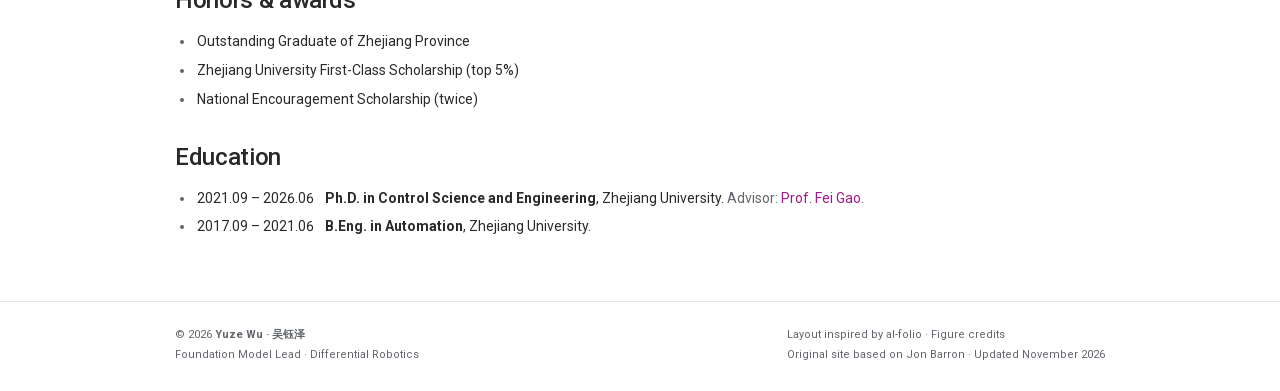
==== commit 12ae7172: "Update VLN-AR journal publication and public resource links" ====
--- a/index.html
+++ b/index.html
@@ -18,8 +18,8 @@
 <div class="intro"><p>I received my Ph.D. in Control Science and Engineering from <strong>Zhejiang University (ZJU)</strong> in 2026, advised by <a href="https://feigao-robotics.com/">Prof. Fei Gao</a>. Previously, I earned my B.Eng. in Automation from ZJU in 2021. During my studies, I received the Zhejiang University First-Class Scholarship and was named an Outstanding Graduate of Zhejiang Province. As a core team member, I also helped lead a Young Scientist Project under China’s National Key R&amp;D Program.</p>
 <p>I am currently the <strong>Foundation Model Lead</strong> at <a href="https://www.diffrobot.com/">Differential Robotics</a> and a <strong>postdoctoral researcher in a joint program between Differential Robotics and Zhejiang University</strong>. I lead research on embodied intelligence and large-scale AI models, focusing on <strong>robot foundation models, world models, embodied robot swarms, reinforcement learning, and planning &amp; control</strong> for real-world robots. I also <a href="./mentoring/">mentor students</a> and welcome research discussions and collaborations.</p></div>
 <div class="socials"><a href="mailto:wuyuze000@zju.edu.cn"><svg class="" viewBox="0 0 24 24" fill="none" stroke="currentColor" stroke-width="1.6" stroke-linecap="round" stroke-linejoin="round" aria-hidden="true"><rect x="3" y="5" width="18" height="14" rx="2"/><path d="m3 6 9 7 9-7"/></svg><span>Email</span></a><a href="https://scholar.google.com/citations?user=xYCz7sAAAAAJ&amp;hl=en"><svg class="" viewBox="0 0 24 24" fill="none" stroke="currentColor" stroke-width="1.6" stroke-linecap="round" stroke-linejoin="round" aria-hidden="true"><path d="m2 9 10-6 10 6-10 6L2 9Z"/><path d="M6 12v5c4 3 8 3 12 0v-5M22 9v8"/></svg><span>Google Scholar</span></a><a href="https://github.com/Wyz000"><svg class="" viewBox="0 0 24 24" fill="none" stroke="currentColor" stroke-width="1.6" stroke-linecap="round" stroke-linejoin="round" aria-hidden="true"><path d="M9 19c-4 1-4-2-6-2m12 5v-4c0-1-.3-2-1-2.5 3-.3 6-1.5 6-6A5 5 0 0 0 19 6a5 5 0 0 0 0-4s-1 0-4 2a13 13 0 0 0-6 0C6 2 5 2 5 2a5 5 0 0 0 0 4 5 5 0 0 0-1 3.5c0 4.5 3 5.7 6 6-.7.5-1 1.5-1 2.5v4"/></svg><span>GitHub</span></a></div></div>
-<section class="section" aria-labelledby="news-title"><h2 id="news-title">News</h2><ul class="news-list"><li class="news-pinned"><span class="news-pin"><span aria-hidden="true">📌</span> Pinned</span> <span><a href="https://wyz000.github.io/blog/gpt6-astra-navigation/">How far can GPT-6 Astra go in navigation and collaboration?</a><span class="news-summary">Probing its limits in urban navigation, autonomous exploration, and multi-robot teamwork.</span></span></li></ul><ul class="news-list"><li class="news-highlight"><time datetime="2026-11">[Nov. 2026]</time> <span>Our paper “<a href="./publications/#vln-ar-2026">A Hierarchical Onboard Vision-Language-Navigation Framework for Aerial Robots in Complex Environments</a>” has been accepted by <strong>IEEE T-RO</strong>! <span class="news-celebration" aria-hidden="true">🎉🎉</span></span></li><li><time datetime="2026-11">[Nov. 2026]</time> <span>Our paper on <a href="./publications/#dynamic-grasp-2026">dynamic aerial grasping</a> has been accepted by IEEE/ASME T-Mech.</span></li><li><time datetime="2026-10">[Oct. 2026]</time> <span>Our <a href="./publications/#crossfly-2026">CrossFly</a> preprint introduces a benchmark for interaction-oriented aerial mobility across indoor and outdoor environments.</span></li><li><time datetime="2026-09">[Sept. 2026]</time> <span>Our <a href="./publications/#diffwam-2026">DiffWAM</a> preprint explores fast navigation with world-action models, grounding video predictions directly into 3D motion.</span></li><li><time datetime="2026-09">[Sept. 2026]</time> <span>Our <a href="./publications/#navgen-2026">NavGen</a> preprint presents a scalable visual-generation data engine for embodied 3D navigation.</span></li><li><time datetime="2026-09">[Sept. 2026]</time> <span><a href="./publications/#pathpainter-2026">PathPainter</a> is accepted to CoRL 2026, transferring image-generation priors to embodied navigation.</span></li><li><time datetime="2026-07">[Jul. 2026]</time> <span><a href="./publications/#navdreamer-2026">NavDreamer</a> is accepted to IEEE RA-L, using video models for zero-shot 3D navigation.</span></li><li><time datetime="2026-06">[Jun. 2026]</time> <span>I graduated from Zhejiang University with a Ph.D. in Control Science and Engineering, advised by <a href="https://feigao-robotics.com/">Prof. Fei Gao</a>.</span></li><li><time datetime="2026-06">[Jun. 2026]</time> <span>Our work on <a href="./publications/#sensorimotor-2026">precise aggressive aerial maneuvers</a> with sensorimotor policies is published in Science Robotics.</span></li><li><time datetime="2026-05">[May 2026]</time> <span>Our <a href="./publications/#flymirage-2026">FlyMirage</a> preprint presents an automated pipeline for generating diverse UAV navigation data with world models.</span></li><li class="news-highlight"><time datetime="2026-01">[Jan. 2026]</time> <span>Our paper “<a href="https://www.nature.com/articles/s41467-026-68967-3">Hand-like autonomous flying robot for airborne grasping and interaction</a>” is published in <strong>Nature Communications</strong>! <span class="news-celebration" aria-hidden="true">🎉🎉</span></span></li></ul><details class="earlier-news"><summary>Earlier news</summary><ul class="news-list"><li><time datetime="2025-09">[Sept. 2025]</time> <span>Our <a href="./publications/#navfom-2026">NavFoM</a> preprint introduces a navigation foundation model spanning robot embodiments and navigation tasks.</span></li><li><time datetime="2025-08">[Aug. 2025]</time> <span>Our <a href="./publications/#reactive-aerobatic-2025">reactive aerobatic flight</a> work is accepted to IEEE RA-L.</span></li></ul></details></section>
-<section class="section" aria-labelledby="selected-title"><div class="section-heading"><h2 id="selected-title">Selected publications</h2><a href="./publications/">View publications →</a></div><p class="author-legend">* co-first author with equal contribution; # Corresponding author.</p><div class="pub-list"><article class="pub" id="hiarm-2026" data-publication data-category="robotics" data-search="hand-like autonomous flying robot for airborne grasping and interaction yuze wu fan yang rui jin yuhang zhong junjie wang xuankang wu fei gao 2026 nature communications integrates flight and grasping in a hand-inspired robot for perching, transport and airborne interaction."><button type="button" class="pub-media" data-demo="https://wyz000.github.io/gif/HI-ARM_Movie1%20Summary%20Presentation.gif" aria-label="Play demonstration: Hand-like autonomous flying robot for airborne grasping and interaction" aria-pressed="false"><img src="./assets/images/hi-arm-figure.webp" data-poster="./assets/images/hi-arm-figure.webp" alt="Hand-inspired structure: the human grasping sequence and the corresponding HI-ARM morphing sequence." width="640" height="263" loading="lazy" decoding="async"></button><div class="pub-info"><h3><a href="https://www.nature.com/articles/s41467-026-68967-3">Hand-like autonomous flying robot for airborne grasping and interaction</a></h3><div class="authors"><strong>Yuze Wu</strong><sup class="author-mark" aria-label="co-first author with equal contribution" title="co-first author with equal contribution">*</sup>, Fan Yang<sup class="author-mark" aria-label="co-first author with equal contribution" title="co-first author with equal contribution">*</sup>, Rui Jin, Yuhang Zhong, Junjie Wang, Xuankang Wu, Fei Gao</div><p class="venue"><em>Nature Communications · 2026</em></p><div class="pub-links"><a class="pub-link" href="https://www.nature.com/articles/s41467-026-68967-3">Paper</a><a class="pub-link" href="https://www.nature.com/articles/s41467-026-68967-3.pdf">PDF</a><a class="pub-link" href="https://github.com/Wyz000/HIARM">Code</a></div></div></article><article class="pub" id="vln-ar-2026" data-publication data-category="models" data-search="a hierarchical onboard vision-language-navigation framework for aerial robots in complex environments yuze wu mo zhu xingxing li yuheng du zhaoqi wang yuxin fan wenjun li kenghou hoi zhichao han xin zhou fei gao 2026 ieee transactions on robotics a hierarchical onboard vision-language navigation framework for aerial robots, extending vla-an."><a class="pub-media" href="https://arxiv.org/abs/2512.15258" aria-label="View A Hierarchical Onboard Vision-Language-Navigation Framework for Aerial Robots in Complex Environments"><img src="./assets/images/vln-ar.webp" data-poster="./assets/images/vln-ar.webp" alt="Complete overview of VLN-AR data collection, multi-stage training, and onboard navigation." width="640" height="365" loading="lazy" decoding="async"></a><div class="pub-info"><h3>A Hierarchical Onboard Vision-Language-Navigation Framework for Aerial Robots in Complex Environments</h3><div class="authors"><strong>Yuze Wu</strong><sup class="author-mark" aria-label="co-first author with equal contribution" title="co-first author with equal contribution">*</sup>, Mo Zhu<sup class="author-mark" aria-label="co-first author with equal contribution" title="co-first author with equal contribution">*</sup>, Xingxing Li<sup class="author-mark" aria-label="co-first author with equal contribution" title="co-first author with equal contribution">*</sup>, Yuheng Du, Zhaoqi Wang, Yuxin Fan, Wenjun Li, Kenghou Hoi, Zhichao Han, Xin Zhou, Fei Gao</div><p class="venue"><em>IEEE Transactions on Robotics · 2026 · Accepted</em></p><div class="pub-links"><a class="pub-link" href="https://arxiv.org/abs/2512.15258">Earlier version: VLA-AN</a></div></div></article><article class="pub" id="diffwam-2026" data-publication data-category="models" data-search="diffwam: a fast and efficient navigation world action model mo zhu yuze wu xijie huang xiao cui fei gao xin zhou 2026 arxiv grounds predictive representations from video foundation models directly into continuous 3d navigation trajectories."><a class="pub-media" href="https://zzmmzzm.github.io/diffwam.github.io/" aria-label="View DiffWAM: A Fast and Efficient Navigation World Action Model"><img src="./assets/images/diffwam.webp" data-poster="./assets/images/diffwam.webp" alt="DiffWAM: A Fast and Efficient Navigation World Action Model" width="540" height="348" loading="lazy" decoding="async"></a><div class="pub-info"><h3><a href="https://arxiv.org/abs/2609.39763">DiffWAM: A Fast and Efficient Navigation World Action Model</a></h3><div class="authors">Mo Zhu<sup class="author-mark" aria-label="co-first author with equal contribution" title="co-first author with equal contribution">*</sup>, <strong>Yuze Wu</strong><sup class="author-mark" aria-label="co-first author with equal contribution; Corresponding author" title="co-first author with equal contribution; Corresponding author">*,#</sup>, Xijie Huang<sup class="author-mark" aria-label="co-first author with equal contribution" title="co-first author with equal contribution">*</sup>, Xiao Cui, Fei Gao, Xin Zhou<sup class="author-mark" aria-label="Corresponding author" title="Corresponding author">#</sup></div><p class="venue"><em>arXiv · 2026 · Preprint</em></p><div class="pub-links"><a class="pub-link" href="https://arxiv.org/abs/2609.39763">Paper</a><a class="pub-link" href="https://arxiv.org/pdf/2609.39763">PDF</a><a class="pub-link" href="https://zzmmzzm.github.io/diffwam.github.io/">Project</a></div></div></article><article class="pub" id="dynamic-grasp-2026" data-publication data-category="robotics" data-search="a fully onboard integrated aerial grasping system for moving targets in cluttered environments junjie wang kenghou hoi yuze wu tianyu zhao jialiang hou fei gao 2026 ieee/asme transactions on mechatronics fully onboard perception and planning for aerial grasping of moving targets in cluttered environments."><div class="pub-media"><img src="./assets/images/dynamic-grasp.webp" data-poster="./assets/images/dynamic-grasp.webp" alt="Outdoor moving-target capture experiment, showing the aerial robot and mobile target." width="640" height="426" loading="lazy" decoding="async"></div><div class="pub-info"><h3>A Fully Onboard Integrated Aerial Grasping System for Moving Targets in Cluttered Environments</h3><div class="authors">Junjie Wang<sup class="author-mark" aria-label="co-first author with equal contribution" title="co-first author with equal contribution">*</sup>, Kenghou Hoi<sup class="author-mark" aria-label="co-first author with equal contribution" title="co-first author with equal contribution">*</sup>, <strong>Yuze Wu</strong><sup class="author-mark" aria-label="co-first author with equal contribution" title="co-first author with equal contribution">*</sup>, Tianyu Zhao, Jialiang Hou, Fei Gao</div><p class="venue"><em>IEEE/ASME Transactions on Mechatronics · 2026 · Accepted</em></p><div class="pub-links"></div></div></article><article class="pub" id="navdreamer-2026" data-publication data-category="models" data-search="navdreamer: video models as zero-shot 3d navigators xijie huang weiqi gai tianyue wu congyu wang zhiyang liu xin zhou yuze wu fei gao 2026 ieee robotics and automation letters uses video generation models as a zero-shot interface between language instructions and 3d navigation trajectories."><a class="pub-media" href="https://xinjiu612.github.io/NavDreamer/" aria-label="View NavDreamer: Video Models as Zero-Shot 3D Navigators"><img src="./assets/images/navdreamer.webp" data-poster="./assets/images/navdreamer.webp" alt="NavDreamer: Video Models as Zero-Shot 3D Navigators" width="540" height="348" loading="lazy" decoding="async"></a><div class="pub-info"><h3><a href="https://arxiv.org/abs/2602.09765">NavDreamer: Video Models as Zero-Shot 3D Navigators</a></h3><div class="authors">Xijie Huang, Weiqi Gai, Tianyue Wu, Congyu Wang, Zhiyang Liu, Xin Zhou, <strong>Yuze Wu</strong><sup class="author-mark" aria-label="Corresponding author" title="Corresponding author">#</sup>, Fei Gao<sup class="author-mark" aria-label="Corresponding author" title="Corresponding author">#</sup></div><p class="venue"><em>IEEE Robotics and Automation Letters · 2026 · Accepted</em></p><div class="pub-links"><a class="pub-link" href="https://arxiv.org/abs/2602.09765">Paper</a><a class="pub-link" href="https://arxiv.org/pdf/2602.09765">PDF</a><a class="pub-link" href="https://xinjiu612.github.io/NavDreamer/">Project</a></div></div></article><article class="pub" id="pathpainter-2026" data-publication data-category="models" data-search="pathpainter: transferring the generalization ability of image generation models to embodied navigation yijin wang yuru tian xijie huang weiqi gai mo zhu xin zhou yuze wu fei gao 2026 corl transfers image generation priors to navigation using bird&#x27;s-eye-view maps and cross-view localization."><a class="pub-media" href="https://arxiv.org/abs/2605.07496" aria-label="View PathPainter: Transferring the Generalization Ability of Image Generation Models to Embodied Navigation"><img src="./assets/images/pathpainter.webp" data-poster="./assets/images/pathpainter.webp" alt="PathPainter: Transferring the Generalization Ability of Image Generation Models to Embodied Navigation — Figure 1: Navigation system overview" width="640" height="302" loading="lazy" decoding="async"></a><div class="pub-info"><h3><a href="https://arxiv.org/abs/2605.07496">PathPainter: Transferring the Generalization Ability of Image Generation Models to Embodied Navigation</a></h3><div class="authors">Yijin Wang, Yuru Tian, Xijie Huang, Weiqi Gai, Mo Zhu, Xin Zhou, <strong>Yuze Wu</strong><sup class="author-mark" aria-label="Corresponding author" title="Corresponding author">#</sup>, Fei Gao<sup class="author-mark" aria-label="Corresponding author" title="Corresponding author">#</sup></div><p class="venue"><em>CoRL · 2026 · Accepted</em></p><div class="pub-links"><a class="pub-link" href="https://arxiv.org/abs/2605.07496">Paper</a><a class="pub-link" href="https://arxiv.org/pdf/2605.07496">PDF</a></div></div></article><article class="pub" id="d-vlc-2026" data-publication data-category="models" data-search="d-vlc: decentralized vision-language collaboration for heterogeneous embodied multi-robot systems in unknown environments yuan zhou ruitong lin shen wang weiqi gai mo zhu xin zhou yuze wu fei gao 2026 arxiv decentralized vision-language reasoning coordinates heterogeneous robots in unknown environments."><a class="pub-media" href="https://arxiv.org/abs/2607.29009" aria-label="View D-VLC: Decentralized Vision-Language Collaboration for Heterogeneous Embodied Multi-Robot Systems in Unknown Environments"><img src="./assets/images/d-vlc.webp" data-poster="./assets/images/d-vlc.webp" alt="D-VLC: Decentralized Vision-Language Collaboration for Heterogeneous Embodied Multi-Robot Systems in Unknown Environments — Figure 1: Decentralized heterogeneous multi-robot collaboration" width="640" height="340" loading="lazy" decoding="async"></a><div class="pub-info"><h3><a href="https://arxiv.org/abs/2607.29009">D-VLC: Decentralized Vision-Language Collaboration for Heterogeneous Embodied Multi-Robot Systems in Unknown Environments</a></h3><div class="authors">Yuan Zhou, Ruitong Lin, Shen Wang, Weiqi Gai, Mo Zhu, Xin Zhou, <strong>Yuze Wu</strong><sup class="author-mark" aria-label="Corresponding author" title="Corresponding author">#</sup>, Fei Gao<sup class="author-mark" aria-label="Corresponding author" title="Corresponding author">#</sup></div><p class="venue"><em>arXiv · 2026 · Preprint</em></p><div class="pub-links"><a class="pub-link" href="https://arxiv.org/abs/2607.29009">Paper</a><a class="pub-link" href="https://arxiv.org/pdf/2607.29009">PDF</a></div></div></article><article class="pub" id="shape-adaptive-2025" data-publication data-category="robotics" data-search="shape-adaptive planning and control for a deformable quadrotor yuze wu zhichao han xuankang wu yuan zhou junjie wang zheng fang fei gao 2025 iros plans deformation-aware trajectories and compensates disturbances for shape-changing quadrotors."><button type="button" class="pub-media" data-demo="https://wyz000.github.io/gif/Iros2025%20Rr%20Video-mid.gif" aria-label="Play demonstration: Shape-Adaptive Planning and Control for a Deformable Quadrotor" aria-pressed="false"><img src="./assets/images/shape-adaptive.webp" data-poster="./assets/images/shape-adaptive.webp" alt="Shape-adaptive planning overview with deformation trajectories." width="640" height="406" loading="lazy" decoding="async"></button><div class="pub-info"><h3><a href="https://arxiv.org/abs/2505.15010">Shape-Adaptive Planning and Control for a Deformable Quadrotor</a></h3><div class="authors"><strong>Yuze Wu</strong><sup class="author-mark" aria-label="co-first author with equal contribution" title="co-first author with equal contribution">*</sup>, Zhichao Han<sup class="author-mark" aria-label="co-first author with equal contribution" title="co-first author with equal contribution">*</sup>, Xuankang Wu<sup class="author-mark" aria-label="co-first author with equal contribution" title="co-first author with equal contribution">*</sup>, Yuan Zhou, Junjie Wang, Zheng Fang, Fei Gao</div><p class="venue"><em>IROS · 2025</em></p><div class="pub-links"><a class="pub-link" href="https://arxiv.org/abs/2505.15010">Paper</a><a class="pub-link" href="https://arxiv.org/pdf/2505.15010">PDF</a><a class="pub-link" href="https://www.bilibili.com/video/BV14eRpYnE8K/">Video</a></div></div></article><article class="pub" id="ring-rotor-2023" data-publication data-category="robotics" data-search="ring-rotor: a novel retractable ring-shaped quadrotor with aerial grasping and transportation capability yuze wu fan yang ze wang kaiwei wang yanjun cao chao xu fei gao 2023 ieee robotics and automation letters a retractable ring-shaped quadrotor for whole-body aerial grasping and transportation."><button type="button" class="pub-media" data-demo="https://wyz000.github.io/gif/RingRotor_0905.gif" aria-label="Play demonstration: Ring-Rotor: A Novel Retractable Ring-Shaped Quadrotor With Aerial Grasping and Transportation Capability" aria-pressed="false"><img src="./assets/images/ring-rotor.webp" data-poster="./assets/images/ring-rotor.webp" alt="Long-exposure demonstration of Ring-Rotor deforming through a narrow gap." width="640" height="327" loading="lazy" decoding="async"></button><div class="pub-info"><h3><a href="https://ieeexplore.ieee.org/document/10044964">Ring-Rotor: A Novel Retractable Ring-Shaped Quadrotor With Aerial Grasping and Transportation Capability</a></h3><div class="authors"><strong>Yuze Wu</strong>, Fan Yang, Ze Wang, Kaiwei Wang, Yanjun Cao, Chao Xu, Fei Gao</div><p class="venue"><em>IEEE Robotics and Automation Letters · 2023</em></p><div class="pub-links"><a class="pub-link" href="https://ieeexplore.ieee.org/document/10044964">Paper</a><a class="pub-link" href="https://www.bilibili.com/video/BV1gY4y1K723/">Video</a></div></div></article><article class="pub" id="force-grasp-2026" data-publication data-category="robotics" data-search="a precise real-time force-aware grasping system for robust aerial manipulation kenghou hoi yuze wu annan ding junjie wang anke zhao jialiang hou chengqian zhang fei gao 2026 icra introduces lightweight magnetic tactile sensing and force-aware control for delicate aerial grasping."><a class="pub-media" href="https://arxiv.org/abs/2602.08599" aria-label="View A Precise Real-Time Force-Aware Grasping System for Robust Aerial Manipulation"><img src="./assets/images/force-grasp-wide.webp" data-poster="./assets/images/force-grasp-wide.webp" alt="Force-aware aerial grasping of a glass cup, toy blocks, stress ball, wooden puzzle, egg, and balloon." width="640" height="402" loading="lazy" decoding="async"></a><div class="pub-info"><h3><a href="https://arxiv.org/abs/2602.08599">A Precise Real-Time Force-Aware Grasping System for Robust Aerial Manipulation</a></h3><div class="authors">Kenghou Hoi<sup class="author-mark" aria-label="co-first author with equal contribution" title="co-first author with equal contribution">*</sup>, <strong>Yuze Wu</strong><sup class="author-mark" aria-label="co-first author with equal contribution" title="co-first author with equal contribution">*</sup>, Annan Ding<sup class="author-mark" aria-label="co-first author with equal contribution" title="co-first author with equal contribution">*</sup>, Junjie Wang, Anke Zhao, Jialiang Hou, Chengqian Zhang, Fei Gao</div><p class="venue"><em>ICRA · 2026</em></p><div class="pub-links"><a class="pub-link" href="https://arxiv.org/abs/2602.08599">Paper</a><a class="pub-link" href="https://arxiv.org/pdf/2602.08599">PDF</a><a class="pub-link" href="https://www.youtube.com/watch?v=mbcZkrJEf1I">Video</a></div></div></article><article class="pub" id="navgen-2026" data-publication data-category="models" data-search="navgen: visual generative models as a scalable data engine for embodied 3d navigation xijie huang yongyang wan chengbin dong zimo ding mo zhu yijin wang zhiyang liu fei gao yuze wu xin zhou 2026 arxiv uses visual generative models to scale diverse aerial navigation training data."><a class="pub-media" href="https://xinjiu612.github.io/NavGen/" aria-label="View NavGen: Visual Generative Models as a Scalable Data Engine for Embodied 3D Navigation"><img src="./assets/images/navgen.webp" data-poster="./assets/images/navgen.webp" alt="NavGen: Visual Generative Models as a Scalable Data Engine for Embodied 3D Navigation" width="540" height="348" loading="lazy" decoding="async"></a><div class="pub-info"><h3><a href="https://arxiv.org/abs/2609.30770">NavGen: Visual Generative Models as a Scalable Data Engine for Embodied 3D Navigation</a></h3><div class="authors">Xijie Huang, Yongyang Wan, Chengbin Dong, Zimo Ding, Mo Zhu, Yijin Wang, Zhiyang Liu, Fei Gao, <strong>Yuze Wu</strong><sup class="author-mark" aria-label="Corresponding author" title="Corresponding author">#</sup>, Xin Zhou</div><p class="venue"><em>arXiv · 2026 · Preprint</em></p><div class="pub-links"><a class="pub-link" href="https://arxiv.org/abs/2609.30770">Paper</a><a class="pub-link" href="https://arxiv.org/pdf/2609.30770">PDF</a><a class="pub-link" href="https://xinjiu612.github.io/NavGen/">Project</a></div></div></article><article class="pub" id="flymirage-2026" data-publication data-category="models" data-search="flymirage: a fully automated generation pipeline for diverse and scalable uav flight data via generative world model jinhan li xijie huang weiqi gai zhaoqi wang qiyi he yijin wang mo zhu zhiyang liu fei gao xin zhou yuze wu ziming ding 2026 arxiv combines generative world models, scene annotation and motion planning to create aerial navigation data."><a class="pub-media" href="https://lij1500.github.io/flymirage_website/" aria-label="View FlyMirage: A Fully Automated Generation Pipeline for Diverse and Scalable UAV Flight Data via Generative World Model"><img src="./assets/images/flymirage.webp" data-poster="./assets/images/flymirage.webp" alt="FlyMirage: A Fully Automated Generation Pipeline for Diverse and Scalable UAV Flight Data via Generative World Model — Figure 1: FlyMirage pipeline and scene diversity" width="640" height="242" loading="lazy" decoding="async"></a><div class="pub-info"><h3><a href="https://arxiv.org/abs/2605.19600">FlyMirage: A Fully Automated Generation Pipeline for Diverse and Scalable UAV Flight Data via Generative World Model</a></h3><div class="authors">Jinhan Li, Xijie Huang, Weiqi Gai, Zhaoqi Wang, Qiyi He, Yijin Wang, Mo Zhu, Zhiyang Liu, Fei Gao, Xin Zhou, <strong>Yuze Wu</strong><sup class="author-mark" aria-label="Corresponding author" title="Corresponding author">#</sup>, Ziming Ding</div><p class="venue"><em>arXiv · 2026 · Preprint</em></p><div class="pub-links"><a class="pub-link" href="https://arxiv.org/abs/2605.19600">Paper</a><a class="pub-link" href="https://arxiv.org/pdf/2605.19600">PDF</a><a class="pub-link" href="https://lij1500.github.io/flymirage_website/">Project</a></div></div></article><article class="pub" id="navfom-2026" data-publication data-category="models" data-search="embodied navigation foundation model jiazhao zhang anqi li yunpeng qi minghan li jiahang liu shaoan wang haoran liu gengze zhou yuze wu xingxing li yuxin fan wenjun li zhibo chen fei gao qi wu zhizheng zhang he wang 2026 iclr a cross-embodiment, cross-task navigation model spanning multiple robot platforms."><a class="pub-media" href="https://pku-epic.github.io/NavFoM-Web/" aria-label="View Embodied Navigation Foundation Model"><img src="./assets/images/navfom.webp" data-poster="./assets/images/navfom.webp" alt="Embodied Navigation Foundation Model" width="540" height="348" loading="lazy" decoding="async"></a><div class="pub-info"><h3><a href="https://openreview.net/forum?id=kkBOIsrCXh">Embodied Navigation Foundation Model</a></h3><div class="authors">Jiazhao Zhang, Anqi Li, Yunpeng Qi, Minghan Li, Jiahang Liu, Shaoan Wang, Haoran Liu, Gengze Zhou, <strong>Yuze Wu</strong>, Xingxing Li, Yuxin Fan, Wenjun Li, Zhibo Chen, Fei Gao, Qi Wu, Zhizheng Zhang, He Wang</div><p class="venue"><em>ICLR · 2026</em></p><div class="pub-links"><a class="pub-link" href="https://openreview.net/forum?id=kkBOIsrCXh">Paper</a><a class="pub-link" href="https://arxiv.org/pdf/2509.12129">PDF</a><a class="pub-link" href="https://pku-epic.github.io/NavFoM-Web/">Project</a></div></div></article><article class="pub" id="sensorimotor-2026" data-publication data-category="robotics" data-search="precise aggressive aerial maneuvers with sensorimotor policies tianyue wu guangtong xu zihan wang junxiao lin tianyang chen yuze wu zhichao han zhiyang liu fei gao 2026 science robotics learns sensorimotor policies that map onboard vision and proprioception to precise aggressive flight through narrow gaps."><a class="pub-media" href="https://doi.org/10.1126/scirobotics.aeb0180" aria-label="View Precise aggressive aerial maneuvers with sensorimotor policies"><img src="./assets/images/sensorimotor.webp" data-poster="./assets/images/sensorimotor.webp" alt="Precise aggressive aerial maneuvers with sensorimotor policies" width="540" height="348" loading="lazy" decoding="async"></a><div class="pub-info"><h3><a href="https://doi.org/10.1126/scirobotics.aeb0180">Precise aggressive aerial maneuvers with sensorimotor policies</a></h3><div class="authors">Tianyue Wu, Guangtong Xu, Zihan Wang, Junxiao Lin, Tianyang Chen, <strong>Yuze Wu</strong>, Zhichao Han, Zhiyang Liu, Fei Gao</div><p class="venue"><em>Science Robotics · 2026</em></p><div class="pub-links"><a class="pub-link" href="https://doi.org/10.1126/scirobotics.aeb0180">Paper</a><a class="pub-link" href="https://arxiv.org/pdf/2604.05828">PDF</a></div></div></article></div></section>
+<section class="section" aria-labelledby="news-title"><h2 id="news-title">News</h2><ul class="news-list"><li class="news-pinned"><span class="news-pin"><span aria-hidden="true">📌</span> Pinned</span> <span><a href="https://wyz000.github.io/blog/gpt6-astra-navigation/">How far can GPT-6 Astra go in navigation and collaboration?</a><span class="news-summary">Probing its limits in urban navigation, autonomous exploration, and multi-robot teamwork.</span></span></li></ul><ul class="news-list"><li class="news-highlight"><time datetime="2026-11">[Nov. 2026]</time> <span>Our paper “<a href="https://ieeexplore.ieee.org/document/11803153">A Hierarchical Onboard Vision-Language-Navigation Framework for Aerial Robots in Complex Environments</a>” is now published in <strong>IEEE T-RO</strong>! The <a href="https://wyz000.github.io/VLN-AR/">project page</a> and <a href="https://arxiv.org/abs/2611.23930">arXiv preprint</a> are available. <span class="news-celebration" aria-hidden="true">🎉🎉</span></span></li><li><time datetime="2026-11">[Nov. 2026]</time> <span>Our paper on <a href="./publications/#dynamic-grasp-2026">dynamic aerial grasping</a> has been accepted by IEEE/ASME T-Mech.</span></li><li><time datetime="2026-10">[Oct. 2026]</time> <span>Our <a href="./publications/#crossfly-2026">CrossFly</a> preprint introduces a benchmark for interaction-oriented aerial mobility across indoor and outdoor environments.</span></li><li><time datetime="2026-09">[Sept. 2026]</time> <span>Our <a href="./publications/#diffwam-2026">DiffWAM</a> preprint explores fast navigation with world-action models, grounding video predictions directly into 3D motion.</span></li><li><time datetime="2026-09">[Sept. 2026]</time> <span>Our <a href="./publications/#navgen-2026">NavGen</a> preprint presents a scalable visual-generation data engine for embodied 3D navigation.</span></li><li><time datetime="2026-09">[Sept. 2026]</time> <span><a href="./publications/#pathpainter-2026">PathPainter</a> is accepted to CoRL 2026, transferring image-generation priors to embodied navigation.</span></li><li><time datetime="2026-07">[Jul. 2026]</time> <span><a href="./publications/#navdreamer-2026">NavDreamer</a> is accepted to IEEE RA-L, using video models for zero-shot 3D navigation.</span></li><li><time datetime="2026-06">[Jun. 2026]</time> <span>I graduated from Zhejiang University with a Ph.D. in Control Science and Engineering, advised by <a href="https://feigao-robotics.com/">Prof. Fei Gao</a>.</span></li><li><time datetime="2026-06">[Jun. 2026]</time> <span>Our work on <a href="./publications/#sensorimotor-2026">precise aggressive aerial maneuvers</a> with sensorimotor policies is published in Science Robotics.</span></li><li><time datetime="2026-05">[May 2026]</time> <span>Our <a href="./publications/#flymirage-2026">FlyMirage</a> preprint presents an automated pipeline for generating diverse UAV navigation data with world models.</span></li><li class="news-highlight"><time datetime="2026-01">[Jan. 2026]</time> <span>Our paper “<a href="https://www.nature.com/articles/s41467-026-68967-3">Hand-like autonomous flying robot for airborne grasping and interaction</a>” is published in <strong>Nature Communications</strong>! <span class="news-celebration" aria-hidden="true">🎉🎉</span></span></li></ul><details class="earlier-news"><summary>Earlier news</summary><ul class="news-list"><li><time datetime="2025-09">[Sept. 2025]</time> <span>Our <a href="./publications/#navfom-2026">NavFoM</a> preprint introduces a navigation foundation model spanning robot embodiments and navigation tasks.</span></li><li><time datetime="2025-08">[Aug. 2025]</time> <span>Our <a href="./publications/#reactive-aerobatic-2025">reactive aerobatic flight</a> work is accepted to IEEE RA-L.</span></li></ul></details></section>
+<section class="section" aria-labelledby="selected-title"><div class="section-heading"><h2 id="selected-title">Selected publications</h2><a href="./publications/">View publications →</a></div><p class="author-legend">* co-first author with equal contribution; # Corresponding author.</p><div class="pub-list"><article class="pub" id="hiarm-2026" data-publication data-category="robotics" data-search="hand-like autonomous flying robot for airborne grasping and interaction yuze wu fan yang rui jin yuhang zhong junjie wang xuankang wu fei gao 2026 nature communications integrates flight and grasping in a hand-inspired robot for perching, transport and airborne interaction."><button type="button" class="pub-media" data-demo="https://wyz000.github.io/gif/HI-ARM_Movie1%20Summary%20Presentation.gif" aria-label="Play demonstration: Hand-like autonomous flying robot for airborne grasping and interaction" aria-pressed="false"><img src="./assets/images/hi-arm-figure.webp" data-poster="./assets/images/hi-arm-figure.webp" alt="Hand-inspired structure: the human grasping sequence and the corresponding HI-ARM morphing sequence." width="640" height="263" loading="lazy" decoding="async"></button><div class="pub-info"><h3><a href="https://www.nature.com/articles/s41467-026-68967-3">Hand-like autonomous flying robot for airborne grasping and interaction</a></h3><div class="authors"><strong>Yuze Wu</strong><sup class="author-mark" aria-label="co-first author with equal contribution" title="co-first author with equal contribution">*</sup>, Fan Yang<sup class="author-mark" aria-label="co-first author with equal contribution" title="co-first author with equal contribution">*</sup>, Rui Jin, Yuhang Zhong, Junjie Wang, Xuankang Wu, Fei Gao</div><p class="venue"><em>Nature Communications · 2026</em></p><div class="pub-links"><a class="pub-link" href="https://www.nature.com/articles/s41467-026-68967-3">Paper</a><a class="pub-link" href="https://www.nature.com/articles/s41467-026-68967-3.pdf">PDF</a><a class="pub-link" href="https://github.com/Wyz000/HIARM">Code</a></div></div></article><article class="pub" id="vln-ar-2026" data-publication data-category="models" data-search="a hierarchical onboard vision-language-navigation framework for aerial robots in complex environments yuze wu mo zhu xingxing li yuheng du zhaoqi wang yuxin fan wenjun li kenghou hoi zhichao han xin zhou fei gao 2026 ieee transactions on robotics a hierarchical onboard vision-language navigation framework for aerial robots, extending vla-an."><a class="pub-media" href="https://wyz000.github.io/VLN-AR/" aria-label="View A Hierarchical Onboard Vision-Language-Navigation Framework for Aerial Robots in Complex Environments"><img src="./assets/images/vln-ar.webp" data-poster="./assets/images/vln-ar.webp" alt="Complete overview of VLN-AR data collection, multi-stage training, and onboard navigation." width="640" height="365" loading="lazy" decoding="async"></a><div class="pub-info"><h3><a href="https://ieeexplore.ieee.org/document/11803153">A Hierarchical Onboard Vision-Language-Navigation Framework for Aerial Robots in Complex Environments</a></h3><div class="authors"><strong>Yuze Wu</strong><sup class="author-mark" aria-label="co-first author with equal contribution" title="co-first author with equal contribution">*</sup>, Mo Zhu<sup class="author-mark" aria-label="co-first author with equal contribution" title="co-first author with equal contribution">*</sup>, Xingxing Li<sup class="author-mark" aria-label="co-first author with equal contribution" title="co-first author with equal contribution">*</sup>, Yuheng Du, Zhaoqi Wang, Yuxin Fan, Wenjun Li, Kenghou Hoi, Zhichao Han, Xin Zhou, Fei Gao</div><p class="venue"><em>IEEE Transactions on Robotics · 2026</em></p><div class="pub-links"><a class="pub-link" href="https://ieeexplore.ieee.org/document/11803153">Paper</a><a class="pub-link" href="https://arxiv.org/abs/2611.23930">arXiv</a><a class="pub-link" href="https://arxiv.org/pdf/2611.23930">PDF</a><a class="pub-link" href="https://wyz000.github.io/VLN-AR/">Project</a><a class="pub-link" href="https://arxiv.org/abs/2512.15258">Earlier version: VLA-AN</a></div></div></article><article class="pub" id="diffwam-2026" data-publication data-category="models" data-search="diffwam: a fast and efficient navigation world action model mo zhu yuze wu xijie huang xiao cui fei gao xin zhou 2026 arxiv grounds predictive representations from video foundation models directly into continuous 3d navigation trajectories."><a class="pub-media" href="https://zzmmzzm.github.io/diffwam.github.io/" aria-label="View DiffWAM: A Fast and Efficient Navigation World Action Model"><img src="./assets/images/diffwam.webp" data-poster="./assets/images/diffwam.webp" alt="DiffWAM: A Fast and Efficient Navigation World Action Model" width="540" height="348" loading="lazy" decoding="async"></a><div class="pub-info"><h3><a href="https://arxiv.org/abs/2609.39763">DiffWAM: A Fast and Efficient Navigation World Action Model</a></h3><div class="authors">Mo Zhu<sup class="author-mark" aria-label="co-first author with equal contribution" title="co-first author with equal contribution">*</sup>, <strong>Yuze Wu</strong><sup class="author-mark" aria-label="co-first author with equal contribution; Corresponding author" title="co-first author with equal contribution; Corresponding author">*,#</sup>, Xijie Huang<sup class="author-mark" aria-label="co-first author with equal contribution" title="co-first author with equal contribution">*</sup>, Xiao Cui, Fei Gao, Xin Zhou<sup class="author-mark" aria-label="Corresponding author" title="Corresponding author">#</sup></div><p class="venue"><em>arXiv · 2026 · Preprint</em></p><div class="pub-links"><a class="pub-link" href="https://arxiv.org/abs/2609.39763">Paper</a><a class="pub-link" href="https://arxiv.org/pdf/2609.39763">PDF</a><a class="pub-link" href="https://zzmmzzm.github.io/diffwam.github.io/">Project</a></div></div></article><article class="pub" id="dynamic-grasp-2026" data-publication data-category="robotics" data-search="a fully onboard integrated aerial grasping system for moving targets in cluttered environments junjie wang kenghou hoi yuze wu tianyu zhao jialiang hou fei gao 2026 ieee/asme transactions on mechatronics fully onboard perception and planning for aerial grasping of moving targets in cluttered environments."><div class="pub-media"><img src="./assets/images/dynamic-grasp.webp" data-poster="./assets/images/dynamic-grasp.webp" alt="Outdoor moving-target capture experiment, showing the aerial robot and mobile target." width="640" height="426" loading="lazy" decoding="async"></div><div class="pub-info"><h3>A Fully Onboard Integrated Aerial Grasping System for Moving Targets in Cluttered Environments</h3><div class="authors">Junjie Wang<sup class="author-mark" aria-label="co-first author with equal contribution" title="co-first author with equal contribution">*</sup>, Kenghou Hoi<sup class="author-mark" aria-label="co-first author with equal contribution" title="co-first author with equal contribution">*</sup>, <strong>Yuze Wu</strong><sup class="author-mark" aria-label="co-first author with equal contribution" title="co-first author with equal contribution">*</sup>, Tianyu Zhao, Jialiang Hou, Fei Gao</div><p class="venue"><em>IEEE/ASME Transactions on Mechatronics · 2026 · Accepted</em></p><div class="pub-links"></div></div></article><article class="pub" id="navdreamer-2026" data-publication data-category="models" data-search="navdreamer: video models as zero-shot 3d navigators xijie huang weiqi gai tianyue wu congyu wang zhiyang liu xin zhou yuze wu fei gao 2026 ieee robotics and automation letters uses video generation models as a zero-shot interface between language instructions and 3d navigation trajectories."><a class="pub-media" href="https://xinjiu612.github.io/NavDreamer/" aria-label="View NavDreamer: Video Models as Zero-Shot 3D Navigators"><img src="./assets/images/navdreamer.webp" data-poster="./assets/images/navdreamer.webp" alt="NavDreamer: Video Models as Zero-Shot 3D Navigators" width="540" height="348" loading="lazy" decoding="async"></a><div class="pub-info"><h3><a href="https://arxiv.org/abs/2602.09765">NavDreamer: Video Models as Zero-Shot 3D Navigators</a></h3><div class="authors">Xijie Huang, Weiqi Gai, Tianyue Wu, Congyu Wang, Zhiyang Liu, Xin Zhou, <strong>Yuze Wu</strong><sup class="author-mark" aria-label="Corresponding author" title="Corresponding author">#</sup>, Fei Gao<sup class="author-mark" aria-label="Corresponding author" title="Corresponding author">#</sup></div><p class="venue"><em>IEEE Robotics and Automation Letters · 2026 · Accepted</em></p><div class="pub-links"><a class="pub-link" href="https://arxiv.org/abs/2602.09765">Paper</a><a class="pub-link" href="https://arxiv.org/pdf/2602.09765">PDF</a><a class="pub-link" href="https://xinjiu612.github.io/NavDreamer/">Project</a></div></div></article><article class="pub" id="pathpainter-2026" data-publication data-category="models" data-search="pathpainter: transferring the generalization ability of image generation models to embodied navigation yijin wang yuru tian xijie huang weiqi gai mo zhu xin zhou yuze wu fei gao 2026 corl transfers image generation priors to navigation using bird&#x27;s-eye-view maps and cross-view localization."><a class="pub-media" href="https://arxiv.org/abs/2605.07496" aria-label="View PathPainter: Transferring the Generalization Ability of Image Generation Models to Embodied Navigation"><img src="./assets/images/pathpainter.webp" data-poster="./assets/images/pathpainter.webp" alt="PathPainter: Transferring the Generalization Ability of Image Generation Models to Embodied Navigation — Figure 1: Navigation system overview" width="640" height="302" loading="lazy" decoding="async"></a><div class="pub-info"><h3><a href="https://arxiv.org/abs/2605.07496">PathPainter: Transferring the Generalization Ability of Image Generation Models to Embodied Navigation</a></h3><div class="authors">Yijin Wang, Yuru Tian, Xijie Huang, Weiqi Gai, Mo Zhu, Xin Zhou, <strong>Yuze Wu</strong><sup class="author-mark" aria-label="Corresponding author" title="Corresponding author">#</sup>, Fei Gao<sup class="author-mark" aria-label="Corresponding author" title="Corresponding author">#</sup></div><p class="venue"><em>CoRL · 2026 · Accepted</em></p><div class="pub-links"><a class="pub-link" href="https://arxiv.org/abs/2605.07496">Paper</a><a class="pub-link" href="https://arxiv.org/pdf/2605.07496">PDF</a></div></div></article><article class="pub" id="d-vlc-2026" data-publication data-category="models" data-search="d-vlc: decentralized vision-language collaboration for heterogeneous embodied multi-robot systems in unknown environments yuan zhou ruitong lin shen wang weiqi gai mo zhu xin zhou yuze wu fei gao 2026 arxiv decentralized vision-language reasoning coordinates heterogeneous robots in unknown environments."><a class="pub-media" href="https://arxiv.org/abs/2607.29009" aria-label="View D-VLC: Decentralized Vision-Language Collaboration for Heterogeneous Embodied Multi-Robot Systems in Unknown Environments"><img src="./assets/images/d-vlc.webp" data-poster="./assets/images/d-vlc.webp" alt="D-VLC: Decentralized Vision-Language Collaboration for Heterogeneous Embodied Multi-Robot Systems in Unknown Environments — Figure 1: Decentralized heterogeneous multi-robot collaboration" width="640" height="340" loading="lazy" decoding="async"></a><div class="pub-info"><h3><a href="https://arxiv.org/abs/2607.29009">D-VLC: Decentralized Vision-Language Collaboration for Heterogeneous Embodied Multi-Robot Systems in Unknown Environments</a></h3><div class="authors">Yuan Zhou, Ruitong Lin, Shen Wang, Weiqi Gai, Mo Zhu, Xin Zhou, <strong>Yuze Wu</strong><sup class="author-mark" aria-label="Corresponding author" title="Corresponding author">#</sup>, Fei Gao<sup class="author-mark" aria-label="Corresponding author" title="Corresponding author">#</sup></div><p class="venue"><em>arXiv · 2026 · Preprint</em></p><div class="pub-links"><a class="pub-link" href="https://arxiv.org/abs/2607.29009">Paper</a><a class="pub-link" href="https://arxiv.org/pdf/2607.29009">PDF</a></div></div></article><article class="pub" id="shape-adaptive-2025" data-publication data-category="robotics" data-search="shape-adaptive planning and control for a deformable quadrotor yuze wu zhichao han xuankang wu yuan zhou junjie wang zheng fang fei gao 2025 iros plans deformation-aware trajectories and compensates disturbances for shape-changing quadrotors."><button type="button" class="pub-media" data-demo="https://wyz000.github.io/gif/Iros2025%20Rr%20Video-mid.gif" aria-label="Play demonstration: Shape-Adaptive Planning and Control for a Deformable Quadrotor" aria-pressed="false"><img src="./assets/images/shape-adaptive.webp" data-poster="./assets/images/shape-adaptive.webp" alt="Shape-adaptive planning overview with deformation trajectories." width="640" height="406" loading="lazy" decoding="async"></button><div class="pub-info"><h3><a href="https://arxiv.org/abs/2505.15010">Shape-Adaptive Planning and Control for a Deformable Quadrotor</a></h3><div class="authors"><strong>Yuze Wu</strong><sup class="author-mark" aria-label="co-first author with equal contribution" title="co-first author with equal contribution">*</sup>, Zhichao Han<sup class="author-mark" aria-label="co-first author with equal contribution" title="co-first author with equal contribution">*</sup>, Xuankang Wu<sup class="author-mark" aria-label="co-first author with equal contribution" title="co-first author with equal contribution">*</sup>, Yuan Zhou, Junjie Wang, Zheng Fang, Fei Gao</div><p class="venue"><em>IROS · 2025</em></p><div class="pub-links"><a class="pub-link" href="https://arxiv.org/abs/2505.15010">Paper</a><a class="pub-link" href="https://arxiv.org/pdf/2505.15010">PDF</a><a class="pub-link" href="https://www.bilibili.com/video/BV14eRpYnE8K/">Video</a></div></div></article><article class="pub" id="ring-rotor-2023" data-publication data-category="robotics" data-search="ring-rotor: a novel retractable ring-shaped quadrotor with aerial grasping and transportation capability yuze wu fan yang ze wang kaiwei wang yanjun cao chao xu fei gao 2023 ieee robotics and automation letters a retractable ring-shaped quadrotor for whole-body aerial grasping and transportation."><button type="button" class="pub-media" data-demo="https://wyz000.github.io/gif/RingRotor_0905.gif" aria-label="Play demonstration: Ring-Rotor: A Novel Retractable Ring-Shaped Quadrotor With Aerial Grasping and Transportation Capability" aria-pressed="false"><img src="./assets/images/ring-rotor.webp" data-poster="./assets/images/ring-rotor.webp" alt="Long-exposure demonstration of Ring-Rotor deforming through a narrow gap." width="640" height="327" loading="lazy" decoding="async"></button><div class="pub-info"><h3><a href="https://ieeexplore.ieee.org/document/10044964">Ring-Rotor: A Novel Retractable Ring-Shaped Quadrotor With Aerial Grasping and Transportation Capability</a></h3><div class="authors"><strong>Yuze Wu</strong>, Fan Yang, Ze Wang, Kaiwei Wang, Yanjun Cao, Chao Xu, Fei Gao</div><p class="venue"><em>IEEE Robotics and Automation Letters · 2023</em></p><div class="pub-links"><a class="pub-link" href="https://ieeexplore.ieee.org/document/10044964">Paper</a><a class="pub-link" href="https://www.bilibili.com/video/BV1gY4y1K723/">Video</a></div></div></article><article class="pub" id="force-grasp-2026" data-publication data-category="robotics" data-search="a precise real-time force-aware grasping system for robust aerial manipulation kenghou hoi yuze wu annan ding junjie wang anke zhao jialiang hou chengqian zhang fei gao 2026 icra introduces lightweight magnetic tactile sensing and force-aware control for delicate aerial grasping."><a class="pub-media" href="https://arxiv.org/abs/2602.08599" aria-label="View A Precise Real-Time Force-Aware Grasping System for Robust Aerial Manipulation"><img src="./assets/images/force-grasp-wide.webp" data-poster="./assets/images/force-grasp-wide.webp" alt="Force-aware aerial grasping of a glass cup, toy blocks, stress ball, wooden puzzle, egg, and balloon." width="640" height="402" loading="lazy" decoding="async"></a><div class="pub-info"><h3><a href="https://arxiv.org/abs/2602.08599">A Precise Real-Time Force-Aware Grasping System for Robust Aerial Manipulation</a></h3><div class="authors">Kenghou Hoi<sup class="author-mark" aria-label="co-first author with equal contribution" title="co-first author with equal contribution">*</sup>, <strong>Yuze Wu</strong><sup class="author-mark" aria-label="co-first author with equal contribution" title="co-first author with equal contribution">*</sup>, Annan Ding<sup class="author-mark" aria-label="co-first author with equal contribution" title="co-first author with equal contribution">*</sup>, Junjie Wang, Anke Zhao, Jialiang Hou, Chengqian Zhang, Fei Gao</div><p class="venue"><em>ICRA · 2026</em></p><div class="pub-links"><a class="pub-link" href="https://arxiv.org/abs/2602.08599">Paper</a><a class="pub-link" href="https://arxiv.org/pdf/2602.08599">PDF</a><a class="pub-link" href="https://www.youtube.com/watch?v=mbcZkrJEf1I">Video</a></div></div></article><article class="pub" id="navgen-2026" data-publication data-category="models" data-search="navgen: visual generative models as a scalable data engine for embodied 3d navigation xijie huang yongyang wan chengbin dong zimo ding mo zhu yijin wang zhiyang liu fei gao yuze wu xin zhou 2026 arxiv uses visual generative models to scale diverse aerial navigation training data."><a class="pub-media" href="https://xinjiu612.github.io/NavGen/" aria-label="View NavGen: Visual Generative Models as a Scalable Data Engine for Embodied 3D Navigation"><img src="./assets/images/navgen.webp" data-poster="./assets/images/navgen.webp" alt="NavGen: Visual Generative Models as a Scalable Data Engine for Embodied 3D Navigation" width="540" height="348" loading="lazy" decoding="async"></a><div class="pub-info"><h3><a href="https://arxiv.org/abs/2609.30770">NavGen: Visual Generative Models as a Scalable Data Engine for Embodied 3D Navigation</a></h3><div class="authors">Xijie Huang, Yongyang Wan, Chengbin Dong, Zimo Ding, Mo Zhu, Yijin Wang, Zhiyang Liu, Fei Gao, <strong>Yuze Wu</strong><sup class="author-mark" aria-label="Corresponding author" title="Corresponding author">#</sup>, Xin Zhou</div><p class="venue"><em>arXiv · 2026 · Preprint</em></p><div class="pub-links"><a class="pub-link" href="https://arxiv.org/abs/2609.30770">Paper</a><a class="pub-link" href="https://arxiv.org/pdf/2609.30770">PDF</a><a class="pub-link" href="https://xinjiu612.github.io/NavGen/">Project</a></div></div></article><article class="pub" id="flymirage-2026" data-publication data-category="models" data-search="flymirage: a fully automated generation pipeline for diverse and scalable uav flight data via generative world model jinhan li xijie huang weiqi gai zhaoqi wang qiyi he yijin wang mo zhu zhiyang liu fei gao xin zhou yuze wu ziming ding 2026 arxiv combines generative world models, scene annotation and motion planning to create aerial navigation data."><a class="pub-media" href="https://lij1500.github.io/flymirage_website/" aria-label="View FlyMirage: A Fully Automated Generation Pipeline for Diverse and Scalable UAV Flight Data via Generative World Model"><img src="./assets/images/flymirage.webp" data-poster="./assets/images/flymirage.webp" alt="FlyMirage: A Fully Automated Generation Pipeline for Diverse and Scalable UAV Flight Data via Generative World Model — Figure 1: FlyMirage pipeline and scene diversity" width="640" height="242" loading="lazy" decoding="async"></a><div class="pub-info"><h3><a href="https://arxiv.org/abs/2605.19600">FlyMirage: A Fully Automated Generation Pipeline for Diverse and Scalable UAV Flight Data via Generative World Model</a></h3><div class="authors">Jinhan Li, Xijie Huang, Weiqi Gai, Zhaoqi Wang, Qiyi He, Yijin Wang, Mo Zhu, Zhiyang Liu, Fei Gao, Xin Zhou, <strong>Yuze Wu</strong><sup class="author-mark" aria-label="Corresponding author" title="Corresponding author">#</sup>, Ziming Ding</div><p class="venue"><em>arXiv · 2026 · Preprint</em></p><div class="pub-links"><a class="pub-link" href="https://arxiv.org/abs/2605.19600">Paper</a><a class="pub-link" href="https://arxiv.org/pdf/2605.19600">PDF</a><a class="pub-link" href="https://lij1500.github.io/flymirage_website/">Project</a></div></div></article><article class="pub" id="navfom-2026" data-publication data-category="models" data-search="embodied navigation foundation model jiazhao zhang anqi li yunpeng qi minghan li jiahang liu shaoan wang haoran liu gengze zhou yuze wu xingxing li yuxin fan wenjun li zhibo chen fei gao qi wu zhizheng zhang he wang 2026 iclr a cross-embodiment, cross-task navigation model spanning multiple robot platforms."><a class="pub-media" href="https://pku-epic.github.io/NavFoM-Web/" aria-label="View Embodied Navigation Foundation Model"><img src="./assets/images/navfom.webp" data-poster="./assets/images/navfom.webp" alt="Embodied Navigation Foundation Model" width="540" height="348" loading="lazy" decoding="async"></a><div class="pub-info"><h3><a href="https://openreview.net/forum?id=kkBOIsrCXh">Embodied Navigation Foundation Model</a></h3><div class="authors">Jiazhao Zhang, Anqi Li, Yunpeng Qi, Minghan Li, Jiahang Liu, Shaoan Wang, Haoran Liu, Gengze Zhou, <strong>Yuze Wu</strong>, Xingxing Li, Yuxin Fan, Wenjun Li, Zhibo Chen, Fei Gao, Qi Wu, Zhizheng Zhang, He Wang</div><p class="venue"><em>ICLR · 2026</em></p><div class="pub-links"><a class="pub-link" href="https://openreview.net/forum?id=kkBOIsrCXh">Paper</a><a class="pub-link" href="https://arxiv.org/pdf/2509.12129">PDF</a><a class="pub-link" href="https://pku-epic.github.io/NavFoM-Web/">Project</a></div></div></article><article class="pub" id="sensorimotor-2026" data-publication data-category="robotics" data-search="precise aggressive aerial maneuvers with sensorimotor policies tianyue wu guangtong xu zihan wang junxiao lin tianyang chen yuze wu zhichao han zhiyang liu fei gao 2026 science robotics learns sensorimotor policies that map onboard vision and proprioception to precise aggressive flight through narrow gaps."><a class="pub-media" href="https://doi.org/10.1126/scirobotics.aeb0180" aria-label="View Precise aggressive aerial maneuvers with sensorimotor policies"><img src="./assets/images/sensorimotor.webp" data-poster="./assets/images/sensorimotor.webp" alt="Precise aggressive aerial maneuvers with sensorimotor policies" width="540" height="348" loading="lazy" decoding="async"></a><div class="pub-info"><h3><a href="https://doi.org/10.1126/scirobotics.aeb0180">Precise aggressive aerial maneuvers with sensorimotor policies</a></h3><div class="authors">Tianyue Wu, Guangtong Xu, Zihan Wang, Junxiao Lin, Tianyang Chen, <strong>Yuze Wu</strong>, Zhichao Han, Zhiyang Liu, Fei Gao</div><p class="venue"><em>Science Robotics · 2026</em></p><div class="pub-links"><a class="pub-link" href="https://doi.org/10.1126/scirobotics.aeb0180">Paper</a><a class="pub-link" href="https://arxiv.org/pdf/2604.05828">PDF</a></div></div></article></div></section>
 <section class="section" aria-labelledby="honors-title"><h2 id="honors-title">Honors &amp; awards</h2><ul class="compact-list"><li>Outstanding Graduate of Zhejiang Province</li><li>Zhejiang University First-Class Scholarship (top 5%)</li><li>National Encouragement Scholarship (twice)</li></ul></section>
 <section class="section" aria-labelledby="education-title"><h2 id="education-title">Education</h2><ul class="compact-list education-list"><li><span class="education-date">2021.09 – 2026.06</span> <strong>Ph.D. in Control Science and Engineering</strong>, Zhejiang University. <span class="quiet-note">Advisor: <a href="https://feigao-robotics.com/">Prof. Fei Gao</a>.</span></li><li><span class="education-date">2017.09 – 2021.06</span> <strong>B.Eng. in Automation</strong>, Zhejiang University.</li></ul></section></main>
 <footer class="site-footer"><div class="wrap footer-inner"><span>© 2026 <strong>Yuze Wu · <span lang="zh-CN">吴钰泽</span></strong><br>Foundation Model Lead · <a href="https://www.diffrobot.com/">Differential Robotics</a></span><span>Layout inspired by <a href="https://github.com/alshedivat/al-folio">al-folio</a> · <a href="./assets/images/CREDITS.txt">Figure credits</a><br>Original site based on <a href="https://jonbarron.info/">Jon Barron</a> · Updated November 2026</span></div></footer></body></html>
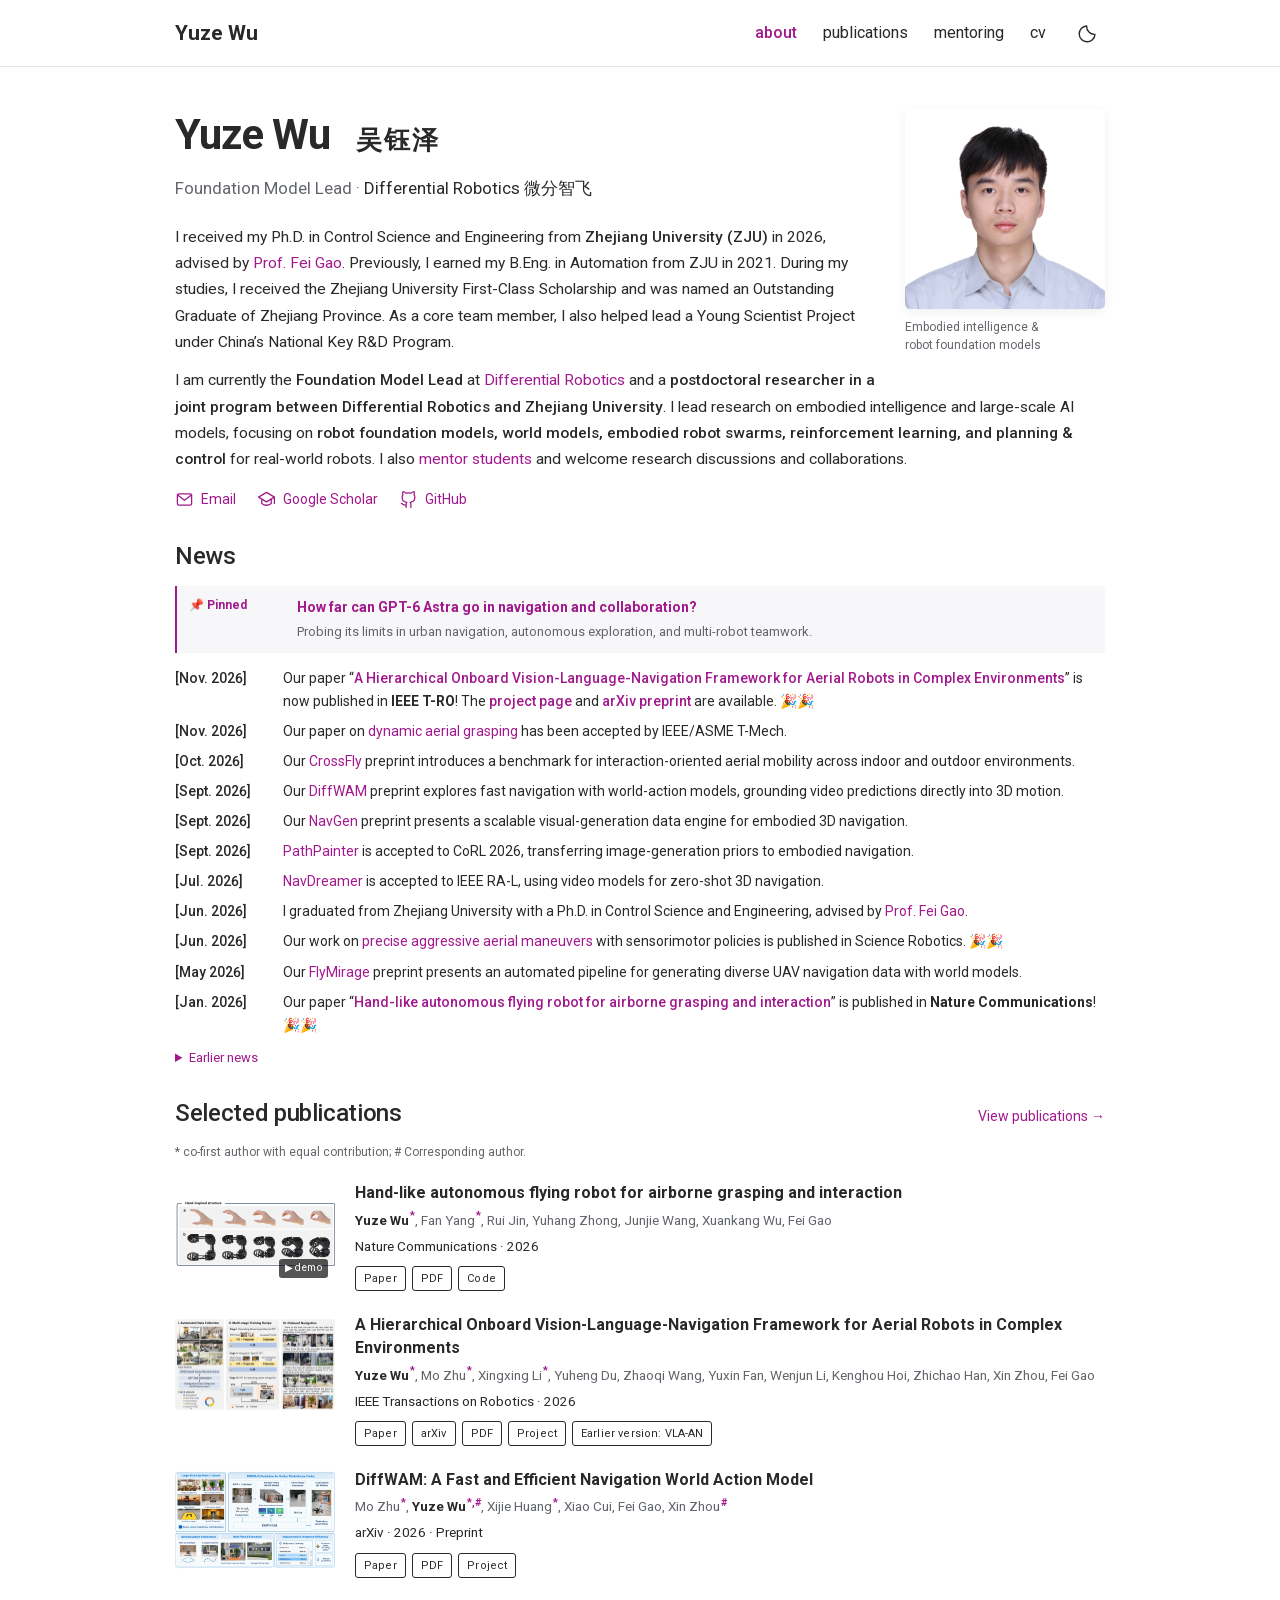
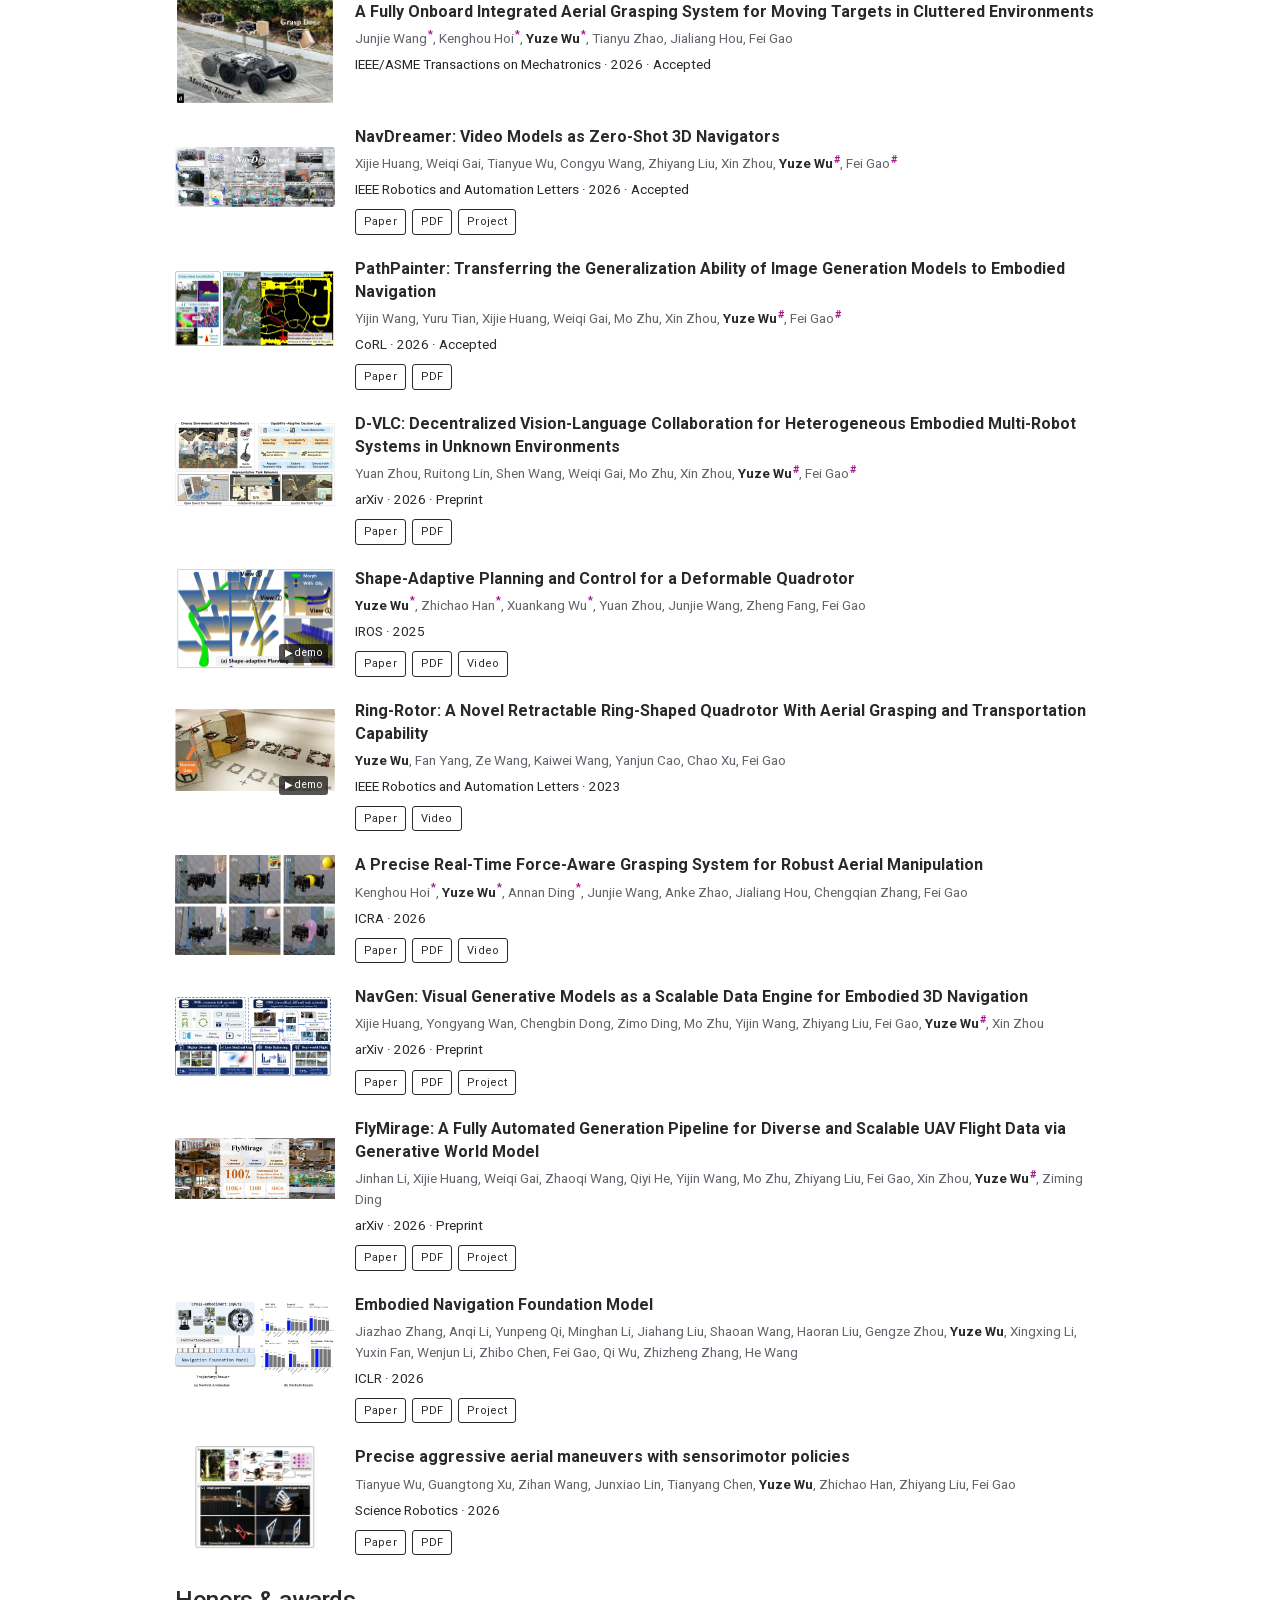
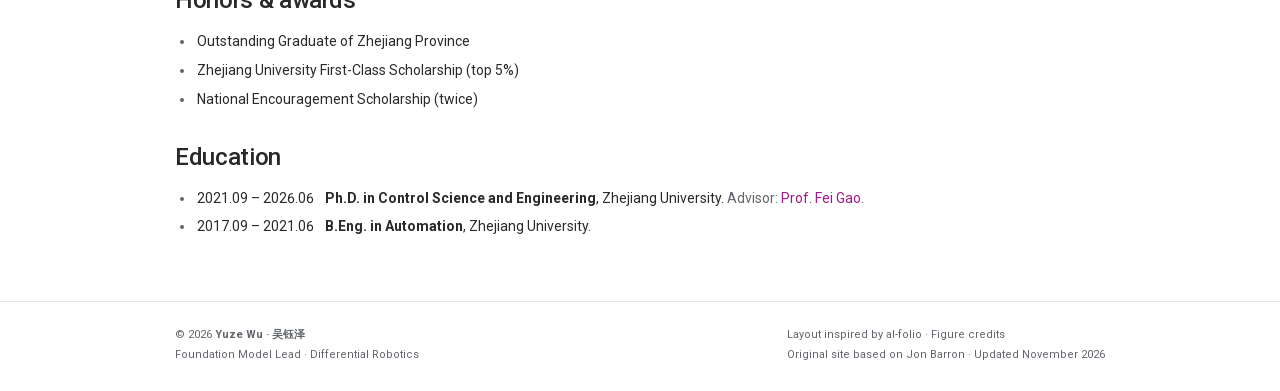
==== commit 48779a5f: "Add celebration emoji to Science Robotics news" ====
--- a/index.html
+++ b/index.html
@@ -18,7 +18,7 @@
 <div class="intro"><p>I received my Ph.D. in Control Science and Engineering from <strong>Zhejiang University (ZJU)</strong> in 2026, advised by <a href="https://feigao-robotics.com/">Prof. Fei Gao</a>. Previously, I earned my B.Eng. in Automation from ZJU in 2021. During my studies, I received the Zhejiang University First-Class Scholarship and was named an Outstanding Graduate of Zhejiang Province. As a core team member, I also helped lead a Young Scientist Project under China’s National Key R&amp;D Program.</p>
 <p>I am currently the <strong>Foundation Model Lead</strong> at <a href="https://www.diffrobot.com/">Differential Robotics</a> and a <strong>postdoctoral researcher in a joint program between Differential Robotics and Zhejiang University</strong>. I lead research on embodied intelligence and large-scale AI models, focusing on <strong>robot foundation models, world models, embodied robot swarms, reinforcement learning, and planning &amp; control</strong> for real-world robots. I also <a href="./mentoring/">mentor students</a> and welcome research discussions and collaborations.</p></div>
 <div class="socials"><a href="mailto:wuyuze000@zju.edu.cn"><svg class="" viewBox="0 0 24 24" fill="none" stroke="currentColor" stroke-width="1.6" stroke-linecap="round" stroke-linejoin="round" aria-hidden="true"><rect x="3" y="5" width="18" height="14" rx="2"/><path d="m3 6 9 7 9-7"/></svg><span>Email</span></a><a href="https://scholar.google.com/citations?user=xYCz7sAAAAAJ&amp;hl=en"><svg class="" viewBox="0 0 24 24" fill="none" stroke="currentColor" stroke-width="1.6" stroke-linecap="round" stroke-linejoin="round" aria-hidden="true"><path d="m2 9 10-6 10 6-10 6L2 9Z"/><path d="M6 12v5c4 3 8 3 12 0v-5M22 9v8"/></svg><span>Google Scholar</span></a><a href="https://github.com/Wyz000"><svg class="" viewBox="0 0 24 24" fill="none" stroke="currentColor" stroke-width="1.6" stroke-linecap="round" stroke-linejoin="round" aria-hidden="true"><path d="M9 19c-4 1-4-2-6-2m12 5v-4c0-1-.3-2-1-2.5 3-.3 6-1.5 6-6A5 5 0 0 0 19 6a5 5 0 0 0 0-4s-1 0-4 2a13 13 0 0 0-6 0C6 2 5 2 5 2a5 5 0 0 0 0 4 5 5 0 0 0-1 3.5c0 4.5 3 5.7 6 6-.7.5-1 1.5-1 2.5v4"/></svg><span>GitHub</span></a></div></div>
-<section class="section" aria-labelledby="news-title"><h2 id="news-title">News</h2><ul class="news-list"><li class="news-pinned"><span class="news-pin"><span aria-hidden="true">📌</span> Pinned</span> <span><a href="https://wyz000.github.io/blog/gpt6-astra-navigation/">How far can GPT-6 Astra go in navigation and collaboration?</a><span class="news-summary">Probing its limits in urban navigation, autonomous exploration, and multi-robot teamwork.</span></span></li></ul><ul class="news-list"><li class="news-highlight"><time datetime="2026-11">[Nov. 2026]</time> <span>Our paper “<a href="https://ieeexplore.ieee.org/document/11803153">A Hierarchical Onboard Vision-Language-Navigation Framework for Aerial Robots in Complex Environments</a>” is now published in <strong>IEEE T-RO</strong>! The <a href="https://wyz000.github.io/VLN-AR/">project page</a> and <a href="https://arxiv.org/abs/2611.23930">arXiv preprint</a> are available. <span class="news-celebration" aria-hidden="true">🎉🎉</span></span></li><li><time datetime="2026-11">[Nov. 2026]</time> <span>Our paper on <a href="./publications/#dynamic-grasp-2026">dynamic aerial grasping</a> has been accepted by IEEE/ASME T-Mech.</span></li><li><time datetime="2026-10">[Oct. 2026]</time> <span>Our <a href="./publications/#crossfly-2026">CrossFly</a> preprint introduces a benchmark for interaction-oriented aerial mobility across indoor and outdoor environments.</span></li><li><time datetime="2026-09">[Sept. 2026]</time> <span>Our <a href="./publications/#diffwam-2026">DiffWAM</a> preprint explores fast navigation with world-action models, grounding video predictions directly into 3D motion.</span></li><li><time datetime="2026-09">[Sept. 2026]</time> <span>Our <a href="./publications/#navgen-2026">NavGen</a> preprint presents a scalable visual-generation data engine for embodied 3D navigation.</span></li><li><time datetime="2026-09">[Sept. 2026]</time> <span><a href="./publications/#pathpainter-2026">PathPainter</a> is accepted to CoRL 2026, transferring image-generation priors to embodied navigation.</span></li><li><time datetime="2026-07">[Jul. 2026]</time> <span><a href="./publications/#navdreamer-2026">NavDreamer</a> is accepted to IEEE RA-L, using video models for zero-shot 3D navigation.</span></li><li><time datetime="2026-06">[Jun. 2026]</time> <span>I graduated from Zhejiang University with a Ph.D. in Control Science and Engineering, advised by <a href="https://feigao-robotics.com/">Prof. Fei Gao</a>.</span></li><li><time datetime="2026-06">[Jun. 2026]</time> <span>Our work on <a href="./publications/#sensorimotor-2026">precise aggressive aerial maneuvers</a> with sensorimotor policies is published in Science Robotics.</span></li><li><time datetime="2026-05">[May 2026]</time> <span>Our <a href="./publications/#flymirage-2026">FlyMirage</a> preprint presents an automated pipeline for generating diverse UAV navigation data with world models.</span></li><li class="news-highlight"><time datetime="2026-01">[Jan. 2026]</time> <span>Our paper “<a href="https://www.nature.com/articles/s41467-026-68967-3">Hand-like autonomous flying robot for airborne grasping and interaction</a>” is published in <strong>Nature Communications</strong>! <span class="news-celebration" aria-hidden="true">🎉🎉</span></span></li></ul><details class="earlier-news"><summary>Earlier news</summary><ul class="news-list"><li><time datetime="2025-09">[Sept. 2025]</time> <span>Our <a href="./publications/#navfom-2026">NavFoM</a> preprint introduces a navigation foundation model spanning robot embodiments and navigation tasks.</span></li><li><time datetime="2025-08">[Aug. 2025]</time> <span>Our <a href="./publications/#reactive-aerobatic-2025">reactive aerobatic flight</a> work is accepted to IEEE RA-L.</span></li></ul></details></section>
+<section class="section" aria-labelledby="news-title"><h2 id="news-title">News</h2><ul class="news-list"><li class="news-pinned"><span class="news-pin"><span aria-hidden="true">📌</span> Pinned</span> <span><a href="https://wyz000.github.io/blog/gpt6-astra-navigation/">How far can GPT-6 Astra go in navigation and collaboration?</a><span class="news-summary">Probing its limits in urban navigation, autonomous exploration, and multi-robot teamwork.</span></span></li></ul><ul class="news-list"><li class="news-highlight"><time datetime="2026-11">[Nov. 2026]</time> <span>Our paper “<a href="https://ieeexplore.ieee.org/document/11803153">A Hierarchical Onboard Vision-Language-Navigation Framework for Aerial Robots in Complex Environments</a>” is now published in <strong>IEEE T-RO</strong>! The <a href="https://wyz000.github.io/VLN-AR/">project page</a> and <a href="https://arxiv.org/abs/2611.23930">arXiv preprint</a> are available. <span class="news-celebration" aria-hidden="true">🎉🎉</span></span></li><li><time datetime="2026-11">[Nov. 2026]</time> <span>Our paper on <a href="./publications/#dynamic-grasp-2026">dynamic aerial grasping</a> has been accepted by IEEE/ASME T-Mech.</span></li><li><time datetime="2026-10">[Oct. 2026]</time> <span>Our <a href="./publications/#crossfly-2026">CrossFly</a> preprint introduces a benchmark for interaction-oriented aerial mobility across indoor and outdoor environments.</span></li><li><time datetime="2026-09">[Sept. 2026]</time> <span>Our <a href="./publications/#diffwam-2026">DiffWAM</a> preprint explores fast navigation with world-action models, grounding video predictions directly into 3D motion.</span></li><li><time datetime="2026-09">[Sept. 2026]</time> <span>Our <a href="./publications/#navgen-2026">NavGen</a> preprint presents a scalable visual-generation data engine for embodied 3D navigation.</span></li><li><time datetime="2026-09">[Sept. 2026]</time> <span><a href="./publications/#pathpainter-2026">PathPainter</a> is accepted to CoRL 2026, transferring image-generation priors to embodied navigation.</span></li><li><time datetime="2026-07">[Jul. 2026]</time> <span><a href="./publications/#navdreamer-2026">NavDreamer</a> is accepted to IEEE RA-L, using video models for zero-shot 3D navigation.</span></li><li><time datetime="2026-06">[Jun. 2026]</time> <span>I graduated from Zhejiang University with a Ph.D. in Control Science and Engineering, advised by <a href="https://feigao-robotics.com/">Prof. Fei Gao</a>.</span></li><li><time datetime="2026-06">[Jun. 2026]</time> <span>Our work on <a href="./publications/#sensorimotor-2026">precise aggressive aerial maneuvers</a> with sensorimotor policies is published in Science Robotics. 🎉🎉</span></li><li><time datetime="2026-05">[May 2026]</time> <span>Our <a href="./publications/#flymirage-2026">FlyMirage</a> preprint presents an automated pipeline for generating diverse UAV navigation data with world models.</span></li><li class="news-highlight"><time datetime="2026-01">[Jan. 2026]</time> <span>Our paper “<a href="https://www.nature.com/articles/s41467-026-68967-3">Hand-like autonomous flying robot for airborne grasping and interaction</a>” is published in <strong>Nature Communications</strong>! <span class="news-celebration" aria-hidden="true">🎉🎉</span></span></li></ul><details class="earlier-news"><summary>Earlier news</summary><ul class="news-list"><li><time datetime="2025-09">[Sept. 2025]</time> <span>Our <a href="./publications/#navfom-2026">NavFoM</a> preprint introduces a navigation foundation model spanning robot embodiments and navigation tasks.</span></li><li><time datetime="2025-08">[Aug. 2025]</time> <span>Our <a href="./publications/#reactive-aerobatic-2025">reactive aerobatic flight</a> work is accepted to IEEE RA-L.</span></li></ul></details></section>
 <section class="section" aria-labelledby="selected-title"><div class="section-heading"><h2 id="selected-title">Selected publications</h2><a href="./publications/">View publications →</a></div><p class="author-legend">* co-first author with equal contribution; # Corresponding author.</p><div class="pub-list"><article class="pub" id="hiarm-2026" data-publication data-category="robotics" data-search="hand-like autonomous flying robot for airborne grasping and interaction yuze wu fan yang rui jin yuhang zhong junjie wang xuankang wu fei gao 2026 nature communications integrates flight and grasping in a hand-inspired robot for perching, transport and airborne interaction."><button type="button" class="pub-media" data-demo="https://wyz000.github.io/gif/HI-ARM_Movie1%20Summary%20Presentation.gif" aria-label="Play demonstration: Hand-like autonomous flying robot for airborne grasping and interaction" aria-pressed="false"><img src="./assets/images/hi-arm-figure.webp" data-poster="./assets/images/hi-arm-figure.webp" alt="Hand-inspired structure: the human grasping sequence and the corresponding HI-ARM morphing sequence." width="640" height="263" loading="lazy" decoding="async"></button><div class="pub-info"><h3><a href="https://www.nature.com/articles/s41467-026-68967-3">Hand-like autonomous flying robot for airborne grasping and interaction</a></h3><div class="authors"><strong>Yuze Wu</strong><sup class="author-mark" aria-label="co-first author with equal contribution" title="co-first author with equal contribution">*</sup>, Fan Yang<sup class="author-mark" aria-label="co-first author with equal contribution" title="co-first author with equal contribution">*</sup>, Rui Jin, Yuhang Zhong, Junjie Wang, Xuankang Wu, Fei Gao</div><p class="venue"><em>Nature Communications · 2026</em></p><div class="pub-links"><a class="pub-link" href="https://www.nature.com/articles/s41467-026-68967-3">Paper</a><a class="pub-link" href="https://www.nature.com/articles/s41467-026-68967-3.pdf">PDF</a><a class="pub-link" href="https://github.com/Wyz000/HIARM">Code</a></div></div></article><article class="pub" id="vln-ar-2026" data-publication data-category="models" data-search="a hierarchical onboard vision-language-navigation framework for aerial robots in complex environments yuze wu mo zhu xingxing li yuheng du zhaoqi wang yuxin fan wenjun li kenghou hoi zhichao han xin zhou fei gao 2026 ieee transactions on robotics a hierarchical onboard vision-language navigation framework for aerial robots, extending vla-an."><a class="pub-media" href="https://wyz000.github.io/VLN-AR/" aria-label="View A Hierarchical Onboard Vision-Language-Navigation Framework for Aerial Robots in Complex Environments"><img src="./assets/images/vln-ar.webp" data-poster="./assets/images/vln-ar.webp" alt="Complete overview of VLN-AR data collection, multi-stage training, and onboard navigation." width="640" height="365" loading="lazy" decoding="async"></a><div class="pub-info"><h3><a href="https://ieeexplore.ieee.org/document/11803153">A Hierarchical Onboard Vision-Language-Navigation Framework for Aerial Robots in Complex Environments</a></h3><div class="authors"><strong>Yuze Wu</strong><sup class="author-mark" aria-label="co-first author with equal contribution" title="co-first author with equal contribution">*</sup>, Mo Zhu<sup class="author-mark" aria-label="co-first author with equal contribution" title="co-first author with equal contribution">*</sup>, Xingxing Li<sup class="author-mark" aria-label="co-first author with equal contribution" title="co-first author with equal contribution">*</sup>, Yuheng Du, Zhaoqi Wang, Yuxin Fan, Wenjun Li, Kenghou Hoi, Zhichao Han, Xin Zhou, Fei Gao</div><p class="venue"><em>IEEE Transactions on Robotics · 2026</em></p><div class="pub-links"><a class="pub-link" href="https://ieeexplore.ieee.org/document/11803153">Paper</a><a class="pub-link" href="https://arxiv.org/abs/2611.23930">arXiv</a><a class="pub-link" href="https://arxiv.org/pdf/2611.23930">PDF</a><a class="pub-link" href="https://wyz000.github.io/VLN-AR/">Project</a><a class="pub-link" href="https://arxiv.org/abs/2512.15258">Earlier version: VLA-AN</a></div></div></article><article class="pub" id="diffwam-2026" data-publication data-category="models" data-search="diffwam: a fast and efficient navigation world action model mo zhu yuze wu xijie huang xiao cui fei gao xin zhou 2026 arxiv grounds predictive representations from video foundation models directly into continuous 3d navigation trajectories."><a class="pub-media" href="https://zzmmzzm.github.io/diffwam.github.io/" aria-label="View DiffWAM: A Fast and Efficient Navigation World Action Model"><img src="./assets/images/diffwam.webp" data-poster="./assets/images/diffwam.webp" alt="DiffWAM: A Fast and Efficient Navigation World Action Model" width="540" height="348" loading="lazy" decoding="async"></a><div class="pub-info"><h3><a href="https://arxiv.org/abs/2609.39763">DiffWAM: A Fast and Efficient Navigation World Action Model</a></h3><div class="authors">Mo Zhu<sup class="author-mark" aria-label="co-first author with equal contribution" title="co-first author with equal contribution">*</sup>, <strong>Yuze Wu</strong><sup class="author-mark" aria-label="co-first author with equal contribution; Corresponding author" title="co-first author with equal contribution; Corresponding author">*,#</sup>, Xijie Huang<sup class="author-mark" aria-label="co-first author with equal contribution" title="co-first author with equal contribution">*</sup>, Xiao Cui, Fei Gao, Xin Zhou<sup class="author-mark" aria-label="Corresponding author" title="Corresponding author">#</sup></div><p class="venue"><em>arXiv · 2026 · Preprint</em></p><div class="pub-links"><a class="pub-link" href="https://arxiv.org/abs/2609.39763">Paper</a><a class="pub-link" href="https://arxiv.org/pdf/2609.39763">PDF</a><a class="pub-link" href="https://zzmmzzm.github.io/diffwam.github.io/">Project</a></div></div></article><article class="pub" id="dynamic-grasp-2026" data-publication data-category="robotics" data-search="a fully onboard integrated aerial grasping system for moving targets in cluttered environments junjie wang kenghou hoi yuze wu tianyu zhao jialiang hou fei gao 2026 ieee/asme transactions on mechatronics fully onboard perception and planning for aerial grasping of moving targets in cluttered environments."><div class="pub-media"><img src="./assets/images/dynamic-grasp.webp" data-poster="./assets/images/dynamic-grasp.webp" alt="Outdoor moving-target capture experiment, showing the aerial robot and mobile target." width="640" height="426" loading="lazy" decoding="async"></div><div class="pub-info"><h3>A Fully Onboard Integrated Aerial Grasping System for Moving Targets in Cluttered Environments</h3><div class="authors">Junjie Wang<sup class="author-mark" aria-label="co-first author with equal contribution" title="co-first author with equal contribution">*</sup>, Kenghou Hoi<sup class="author-mark" aria-label="co-first author with equal contribution" title="co-first author with equal contribution">*</sup>, <strong>Yuze Wu</strong><sup class="author-mark" aria-label="co-first author with equal contribution" title="co-first author with equal contribution">*</sup>, Tianyu Zhao, Jialiang Hou, Fei Gao</div><p class="venue"><em>IEEE/ASME Transactions on Mechatronics · 2026 · Accepted</em></p><div class="pub-links"></div></div></article><article class="pub" id="navdreamer-2026" data-publication data-category="models" data-search="navdreamer: video models as zero-shot 3d navigators xijie huang weiqi gai tianyue wu congyu wang zhiyang liu xin zhou yuze wu fei gao 2026 ieee robotics and automation letters uses video generation models as a zero-shot interface between language instructions and 3d navigation trajectories."><a class="pub-media" href="https://xinjiu612.github.io/NavDreamer/" aria-label="View NavDreamer: Video Models as Zero-Shot 3D Navigators"><img src="./assets/images/navdreamer.webp" data-poster="./assets/images/navdreamer.webp" alt="NavDreamer: Video Models as Zero-Shot 3D Navigators" width="540" height="348" loading="lazy" decoding="async"></a><div class="pub-info"><h3><a href="https://arxiv.org/abs/2602.09765">NavDreamer: Video Models as Zero-Shot 3D Navigators</a></h3><div class="authors">Xijie Huang, Weiqi Gai, Tianyue Wu, Congyu Wang, Zhiyang Liu, Xin Zhou, <strong>Yuze Wu</strong><sup class="author-mark" aria-label="Corresponding author" title="Corresponding author">#</sup>, Fei Gao<sup class="author-mark" aria-label="Corresponding author" title="Corresponding author">#</sup></div><p class="venue"><em>IEEE Robotics and Automation Letters · 2026 · Accepted</em></p><div class="pub-links"><a class="pub-link" href="https://arxiv.org/abs/2602.09765">Paper</a><a class="pub-link" href="https://arxiv.org/pdf/2602.09765">PDF</a><a class="pub-link" href="https://xinjiu612.github.io/NavDreamer/">Project</a></div></div></article><article class="pub" id="pathpainter-2026" data-publication data-category="models" data-search="pathpainter: transferring the generalization ability of image generation models to embodied navigation yijin wang yuru tian xijie huang weiqi gai mo zhu xin zhou yuze wu fei gao 2026 corl transfers image generation priors to navigation using bird&#x27;s-eye-view maps and cross-view localization."><a class="pub-media" href="https://arxiv.org/abs/2605.07496" aria-label="View PathPainter: Transferring the Generalization Ability of Image Generation Models to Embodied Navigation"><img src="./assets/images/pathpainter.webp" data-poster="./assets/images/pathpainter.webp" alt="PathPainter: Transferring the Generalization Ability of Image Generation Models to Embodied Navigation — Figure 1: Navigation system overview" width="640" height="302" loading="lazy" decoding="async"></a><div class="pub-info"><h3><a href="https://arxiv.org/abs/2605.07496">PathPainter: Transferring the Generalization Ability of Image Generation Models to Embodied Navigation</a></h3><div class="authors">Yijin Wang, Yuru Tian, Xijie Huang, Weiqi Gai, Mo Zhu, Xin Zhou, <strong>Yuze Wu</strong><sup class="author-mark" aria-label="Corresponding author" title="Corresponding author">#</sup>, Fei Gao<sup class="author-mark" aria-label="Corresponding author" title="Corresponding author">#</sup></div><p class="venue"><em>CoRL · 2026 · Accepted</em></p><div class="pub-links"><a class="pub-link" href="https://arxiv.org/abs/2605.07496">Paper</a><a class="pub-link" href="https://arxiv.org/pdf/2605.07496">PDF</a></div></div></article><article class="pub" id="d-vlc-2026" data-publication data-category="models" data-search="d-vlc: decentralized vision-language collaboration for heterogeneous embodied multi-robot systems in unknown environments yuan zhou ruitong lin shen wang weiqi gai mo zhu xin zhou yuze wu fei gao 2026 arxiv decentralized vision-language reasoning coordinates heterogeneous robots in unknown environments."><a class="pub-media" href="https://arxiv.org/abs/2607.29009" aria-label="View D-VLC: Decentralized Vision-Language Collaboration for Heterogeneous Embodied Multi-Robot Systems in Unknown Environments"><img src="./assets/images/d-vlc.webp" data-poster="./assets/images/d-vlc.webp" alt="D-VLC: Decentralized Vision-Language Collaboration for Heterogeneous Embodied Multi-Robot Systems in Unknown Environments — Figure 1: Decentralized heterogeneous multi-robot collaboration" width="640" height="340" loading="lazy" decoding="async"></a><div class="pub-info"><h3><a href="https://arxiv.org/abs/2607.29009">D-VLC: Decentralized Vision-Language Collaboration for Heterogeneous Embodied Multi-Robot Systems in Unknown Environments</a></h3><div class="authors">Yuan Zhou, Ruitong Lin, Shen Wang, Weiqi Gai, Mo Zhu, Xin Zhou, <strong>Yuze Wu</strong><sup class="author-mark" aria-label="Corresponding author" title="Corresponding author">#</sup>, Fei Gao<sup class="author-mark" aria-label="Corresponding author" title="Corresponding author">#</sup></div><p class="venue"><em>arXiv · 2026 · Preprint</em></p><div class="pub-links"><a class="pub-link" href="https://arxiv.org/abs/2607.29009">Paper</a><a class="pub-link" href="https://arxiv.org/pdf/2607.29009">PDF</a></div></div></article><article class="pub" id="shape-adaptive-2025" data-publication data-category="robotics" data-search="shape-adaptive planning and control for a deformable quadrotor yuze wu zhichao han xuankang wu yuan zhou junjie wang zheng fang fei gao 2025 iros plans deformation-aware trajectories and compensates disturbances for shape-changing quadrotors."><button type="button" class="pub-media" data-demo="https://wyz000.github.io/gif/Iros2025%20Rr%20Video-mid.gif" aria-label="Play demonstration: Shape-Adaptive Planning and Control for a Deformable Quadrotor" aria-pressed="false"><img src="./assets/images/shape-adaptive.webp" data-poster="./assets/images/shape-adaptive.webp" alt="Shape-adaptive planning overview with deformation trajectories." width="640" height="406" loading="lazy" decoding="async"></button><div class="pub-info"><h3><a href="https://arxiv.org/abs/2505.15010">Shape-Adaptive Planning and Control for a Deformable Quadrotor</a></h3><div class="authors"><strong>Yuze Wu</strong><sup class="author-mark" aria-label="co-first author with equal contribution" title="co-first author with equal contribution">*</sup>, Zhichao Han<sup class="author-mark" aria-label="co-first author with equal contribution" title="co-first author with equal contribution">*</sup>, Xuankang Wu<sup class="author-mark" aria-label="co-first author with equal contribution" title="co-first author with equal contribution">*</sup>, Yuan Zhou, Junjie Wang, Zheng Fang, Fei Gao</div><p class="venue"><em>IROS · 2025</em></p><div class="pub-links"><a class="pub-link" href="https://arxiv.org/abs/2505.15010">Paper</a><a class="pub-link" href="https://arxiv.org/pdf/2505.15010">PDF</a><a class="pub-link" href="https://www.bilibili.com/video/BV14eRpYnE8K/">Video</a></div></div></article><article class="pub" id="ring-rotor-2023" data-publication data-category="robotics" data-search="ring-rotor: a novel retractable ring-shaped quadrotor with aerial grasping and transportation capability yuze wu fan yang ze wang kaiwei wang yanjun cao chao xu fei gao 2023 ieee robotics and automation letters a retractable ring-shaped quadrotor for whole-body aerial grasping and transportation."><button type="button" class="pub-media" data-demo="https://wyz000.github.io/gif/RingRotor_0905.gif" aria-label="Play demonstration: Ring-Rotor: A Novel Retractable Ring-Shaped Quadrotor With Aerial Grasping and Transportation Capability" aria-pressed="false"><img src="./assets/images/ring-rotor.webp" data-poster="./assets/images/ring-rotor.webp" alt="Long-exposure demonstration of Ring-Rotor deforming through a narrow gap." width="640" height="327" loading="lazy" decoding="async"></button><div class="pub-info"><h3><a href="https://ieeexplore.ieee.org/document/10044964">Ring-Rotor: A Novel Retractable Ring-Shaped Quadrotor With Aerial Grasping and Transportation Capability</a></h3><div class="authors"><strong>Yuze Wu</strong>, Fan Yang, Ze Wang, Kaiwei Wang, Yanjun Cao, Chao Xu, Fei Gao</div><p class="venue"><em>IEEE Robotics and Automation Letters · 2023</em></p><div class="pub-links"><a class="pub-link" href="https://ieeexplore.ieee.org/document/10044964">Paper</a><a class="pub-link" href="https://www.bilibili.com/video/BV1gY4y1K723/">Video</a></div></div></article><article class="pub" id="force-grasp-2026" data-publication data-category="robotics" data-search="a precise real-time force-aware grasping system for robust aerial manipulation kenghou hoi yuze wu annan ding junjie wang anke zhao jialiang hou chengqian zhang fei gao 2026 icra introduces lightweight magnetic tactile sensing and force-aware control for delicate aerial grasping."><a class="pub-media" href="https://arxiv.org/abs/2602.08599" aria-label="View A Precise Real-Time Force-Aware Grasping System for Robust Aerial Manipulation"><img src="./assets/images/force-grasp-wide.webp" data-poster="./assets/images/force-grasp-wide.webp" alt="Force-aware aerial grasping of a glass cup, toy blocks, stress ball, wooden puzzle, egg, and balloon." width="640" height="402" loading="lazy" decoding="async"></a><div class="pub-info"><h3><a href="https://arxiv.org/abs/2602.08599">A Precise Real-Time Force-Aware Grasping System for Robust Aerial Manipulation</a></h3><div class="authors">Kenghou Hoi<sup class="author-mark" aria-label="co-first author with equal contribution" title="co-first author with equal contribution">*</sup>, <strong>Yuze Wu</strong><sup class="author-mark" aria-label="co-first author with equal contribution" title="co-first author with equal contribution">*</sup>, Annan Ding<sup class="author-mark" aria-label="co-first author with equal contribution" title="co-first author with equal contribution">*</sup>, Junjie Wang, Anke Zhao, Jialiang Hou, Chengqian Zhang, Fei Gao</div><p class="venue"><em>ICRA · 2026</em></p><div class="pub-links"><a class="pub-link" href="https://arxiv.org/abs/2602.08599">Paper</a><a class="pub-link" href="https://arxiv.org/pdf/2602.08599">PDF</a><a class="pub-link" href="https://www.youtube.com/watch?v=mbcZkrJEf1I">Video</a></div></div></article><article class="pub" id="navgen-2026" data-publication data-category="models" data-search="navgen: visual generative models as a scalable data engine for embodied 3d navigation xijie huang yongyang wan chengbin dong zimo ding mo zhu yijin wang zhiyang liu fei gao yuze wu xin zhou 2026 arxiv uses visual generative models to scale diverse aerial navigation training data."><a class="pub-media" href="https://xinjiu612.github.io/NavGen/" aria-label="View NavGen: Visual Generative Models as a Scalable Data Engine for Embodied 3D Navigation"><img src="./assets/images/navgen.webp" data-poster="./assets/images/navgen.webp" alt="NavGen: Visual Generative Models as a Scalable Data Engine for Embodied 3D Navigation" width="540" height="348" loading="lazy" decoding="async"></a><div class="pub-info"><h3><a href="https://arxiv.org/abs/2609.30770">NavGen: Visual Generative Models as a Scalable Data Engine for Embodied 3D Navigation</a></h3><div class="authors">Xijie Huang, Yongyang Wan, Chengbin Dong, Zimo Ding, Mo Zhu, Yijin Wang, Zhiyang Liu, Fei Gao, <strong>Yuze Wu</strong><sup class="author-mark" aria-label="Corresponding author" title="Corresponding author">#</sup>, Xin Zhou</div><p class="venue"><em>arXiv · 2026 · Preprint</em></p><div class="pub-links"><a class="pub-link" href="https://arxiv.org/abs/2609.30770">Paper</a><a class="pub-link" href="https://arxiv.org/pdf/2609.30770">PDF</a><a class="pub-link" href="https://xinjiu612.github.io/NavGen/">Project</a></div></div></article><article class="pub" id="flymirage-2026" data-publication data-category="models" data-search="flymirage: a fully automated generation pipeline for diverse and scalable uav flight data via generative world model jinhan li xijie huang weiqi gai zhaoqi wang qiyi he yijin wang mo zhu zhiyang liu fei gao xin zhou yuze wu ziming ding 2026 arxiv combines generative world models, scene annotation and motion planning to create aerial navigation data."><a class="pub-media" href="https://lij1500.github.io/flymirage_website/" aria-label="View FlyMirage: A Fully Automated Generation Pipeline for Diverse and Scalable UAV Flight Data via Generative World Model"><img src="./assets/images/flymirage.webp" data-poster="./assets/images/flymirage.webp" alt="FlyMirage: A Fully Automated Generation Pipeline for Diverse and Scalable UAV Flight Data via Generative World Model — Figure 1: FlyMirage pipeline and scene diversity" width="640" height="242" loading="lazy" decoding="async"></a><div class="pub-info"><h3><a href="https://arxiv.org/abs/2605.19600">FlyMirage: A Fully Automated Generation Pipeline for Diverse and Scalable UAV Flight Data via Generative World Model</a></h3><div class="authors">Jinhan Li, Xijie Huang, Weiqi Gai, Zhaoqi Wang, Qiyi He, Yijin Wang, Mo Zhu, Zhiyang Liu, Fei Gao, Xin Zhou, <strong>Yuze Wu</strong><sup class="author-mark" aria-label="Corresponding author" title="Corresponding author">#</sup>, Ziming Ding</div><p class="venue"><em>arXiv · 2026 · Preprint</em></p><div class="pub-links"><a class="pub-link" href="https://arxiv.org/abs/2605.19600">Paper</a><a class="pub-link" href="https://arxiv.org/pdf/2605.19600">PDF</a><a class="pub-link" href="https://lij1500.github.io/flymirage_website/">Project</a></div></div></article><article class="pub" id="navfom-2026" data-publication data-category="models" data-search="embodied navigation foundation model jiazhao zhang anqi li yunpeng qi minghan li jiahang liu shaoan wang haoran liu gengze zhou yuze wu xingxing li yuxin fan wenjun li zhibo chen fei gao qi wu zhizheng zhang he wang 2026 iclr a cross-embodiment, cross-task navigation model spanning multiple robot platforms."><a class="pub-media" href="https://pku-epic.github.io/NavFoM-Web/" aria-label="View Embodied Navigation Foundation Model"><img src="./assets/images/navfom.webp" data-poster="./assets/images/navfom.webp" alt="Embodied Navigation Foundation Model" width="540" height="348" loading="lazy" decoding="async"></a><div class="pub-info"><h3><a href="https://openreview.net/forum?id=kkBOIsrCXh">Embodied Navigation Foundation Model</a></h3><div class="authors">Jiazhao Zhang, Anqi Li, Yunpeng Qi, Minghan Li, Jiahang Liu, Shaoan Wang, Haoran Liu, Gengze Zhou, <strong>Yuze Wu</strong>, Xingxing Li, Yuxin Fan, Wenjun Li, Zhibo Chen, Fei Gao, Qi Wu, Zhizheng Zhang, He Wang</div><p class="venue"><em>ICLR · 2026</em></p><div class="pub-links"><a class="pub-link" href="https://openreview.net/forum?id=kkBOIsrCXh">Paper</a><a class="pub-link" href="https://arxiv.org/pdf/2509.12129">PDF</a><a class="pub-link" href="https://pku-epic.github.io/NavFoM-Web/">Project</a></div></div></article><article class="pub" id="sensorimotor-2026" data-publication data-category="robotics" data-search="precise aggressive aerial maneuvers with sensorimotor policies tianyue wu guangtong xu zihan wang junxiao lin tianyang chen yuze wu zhichao han zhiyang liu fei gao 2026 science robotics learns sensorimotor policies that map onboard vision and proprioception to precise aggressive flight through narrow gaps."><a class="pub-media" href="https://doi.org/10.1126/scirobotics.aeb0180" aria-label="View Precise aggressive aerial maneuvers with sensorimotor policies"><img src="./assets/images/sensorimotor.webp" data-poster="./assets/images/sensorimotor.webp" alt="Precise aggressive aerial maneuvers with sensorimotor policies" width="540" height="348" loading="lazy" decoding="async"></a><div class="pub-info"><h3><a href="https://doi.org/10.1126/scirobotics.aeb0180">Precise aggressive aerial maneuvers with sensorimotor policies</a></h3><div class="authors">Tianyue Wu, Guangtong Xu, Zihan Wang, Junxiao Lin, Tianyang Chen, <strong>Yuze Wu</strong>, Zhichao Han, Zhiyang Liu, Fei Gao</div><p class="venue"><em>Science Robotics · 2026</em></p><div class="pub-links"><a class="pub-link" href="https://doi.org/10.1126/scirobotics.aeb0180">Paper</a><a class="pub-link" href="https://arxiv.org/pdf/2604.05828">PDF</a></div></div></article></div></section>
 <section class="section" aria-labelledby="honors-title"><h2 id="honors-title">Honors &amp; awards</h2><ul class="compact-list"><li>Outstanding Graduate of Zhejiang Province</li><li>Zhejiang University First-Class Scholarship (top 5%)</li><li>National Encouragement Scholarship (twice)</li></ul></section>
 <section class="section" aria-labelledby="education-title"><h2 id="education-title">Education</h2><ul class="compact-list education-list"><li><span class="education-date">2021.09 – 2026.06</span> <strong>Ph.D. in Control Science and Engineering</strong>, Zhejiang University. <span class="quiet-note">Advisor: <a href="https://feigao-robotics.com/">Prof. Fei Gao</a>.</span></li><li><span class="education-date">2017.09 – 2021.06</span> <strong>B.Eng. in Automation</strong>, Zhejiang University.</li></ul></section></main>
